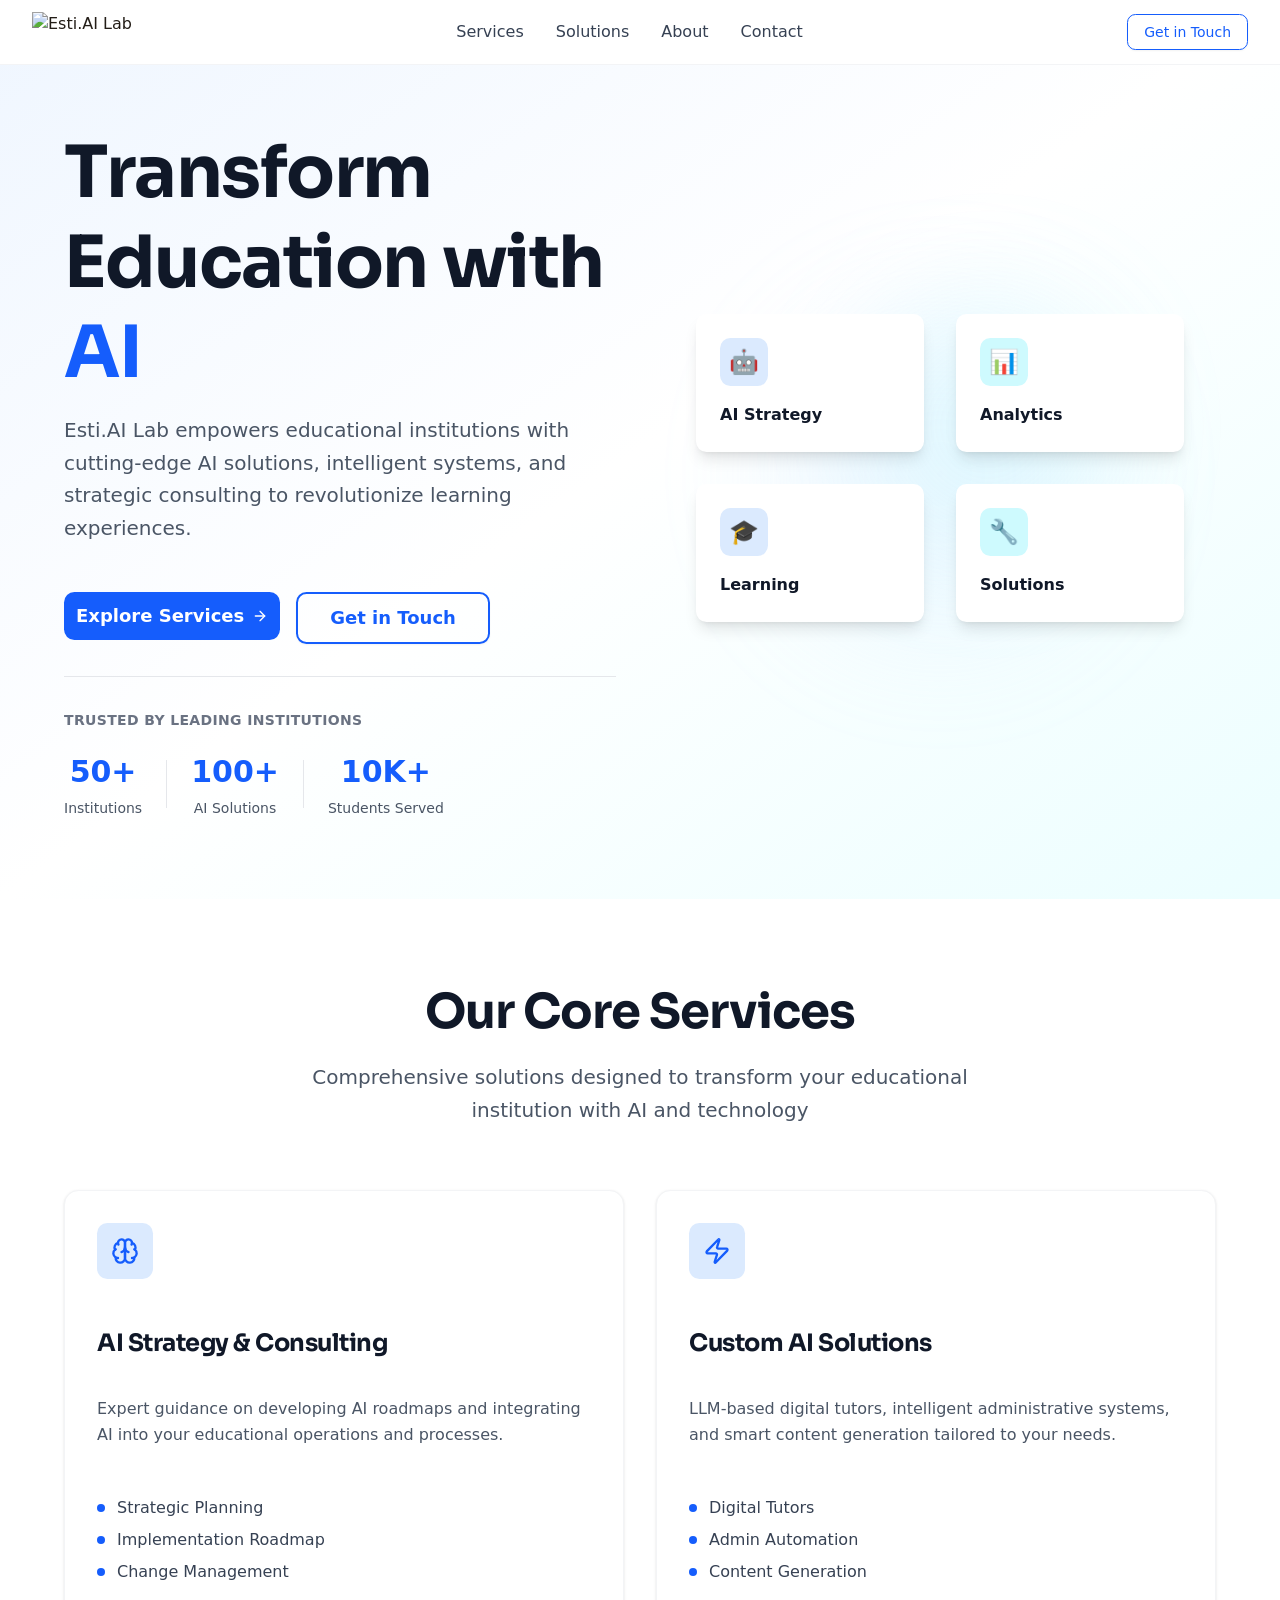
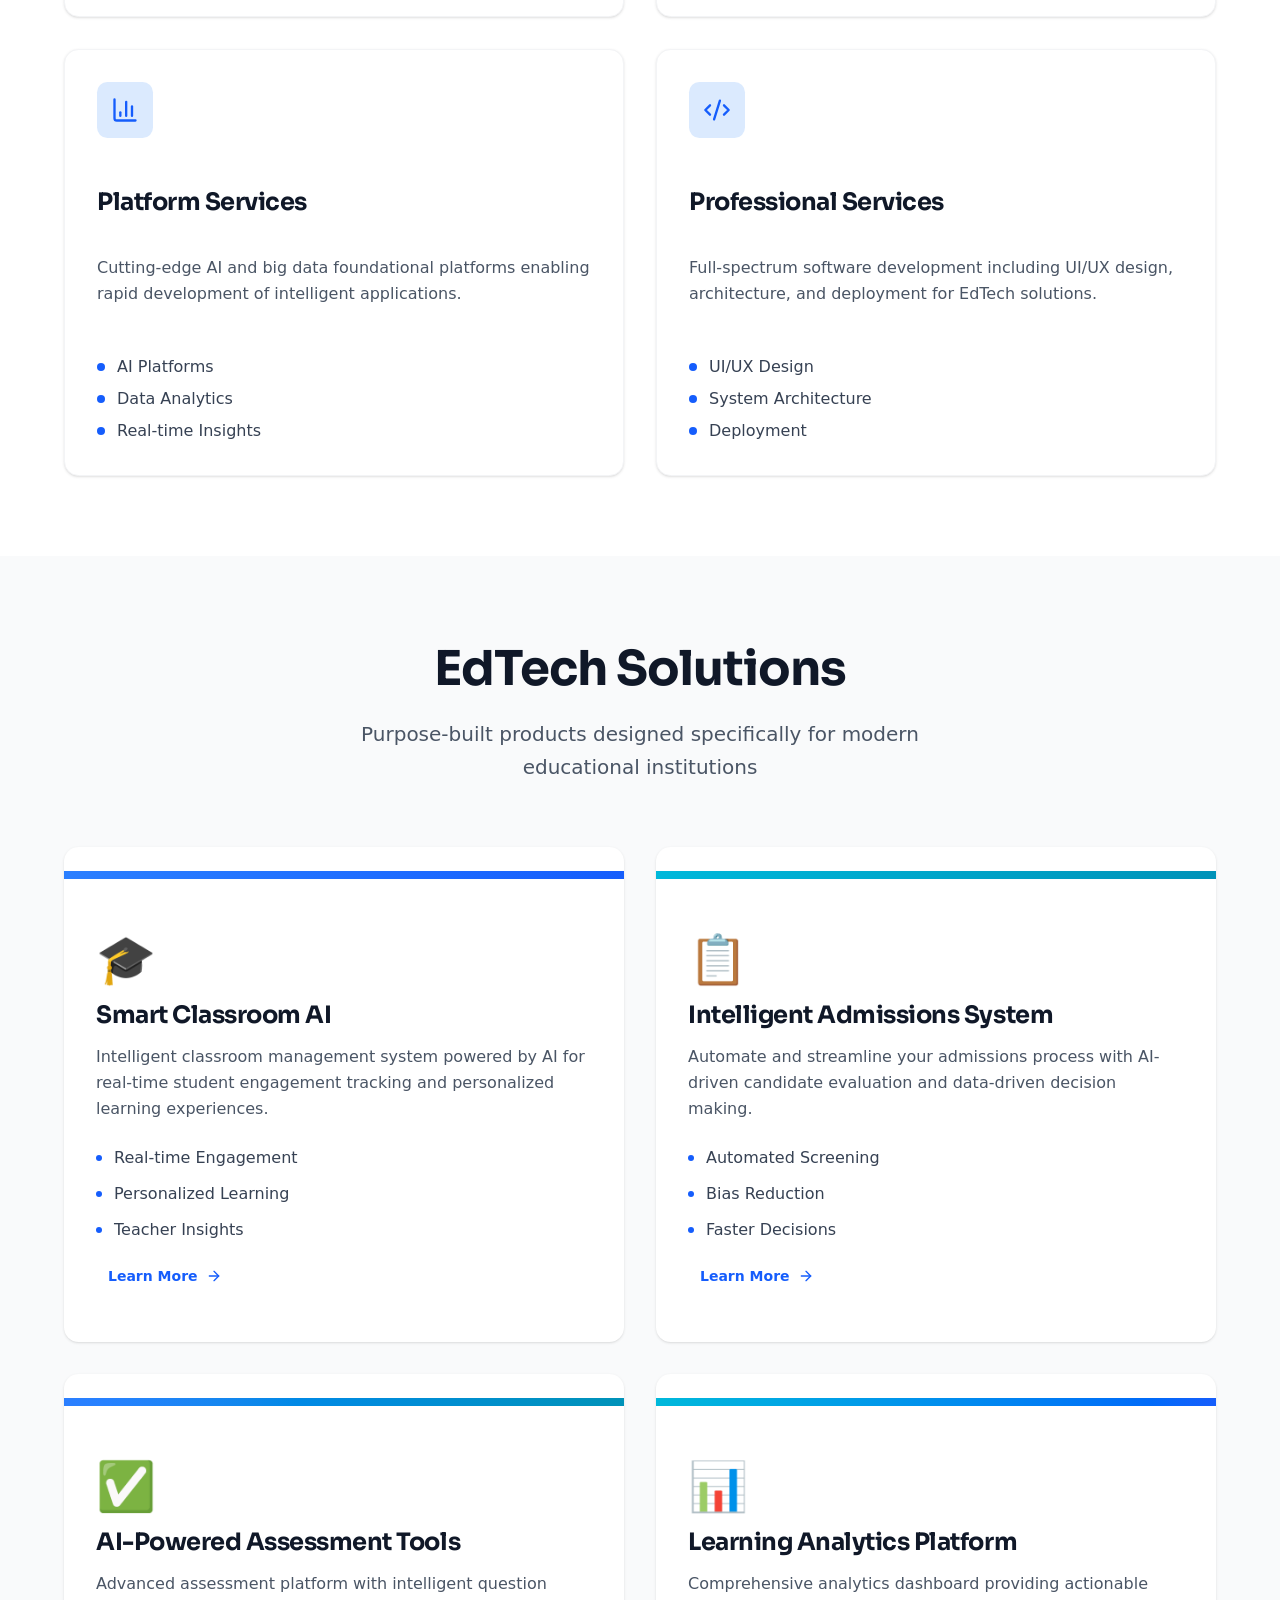
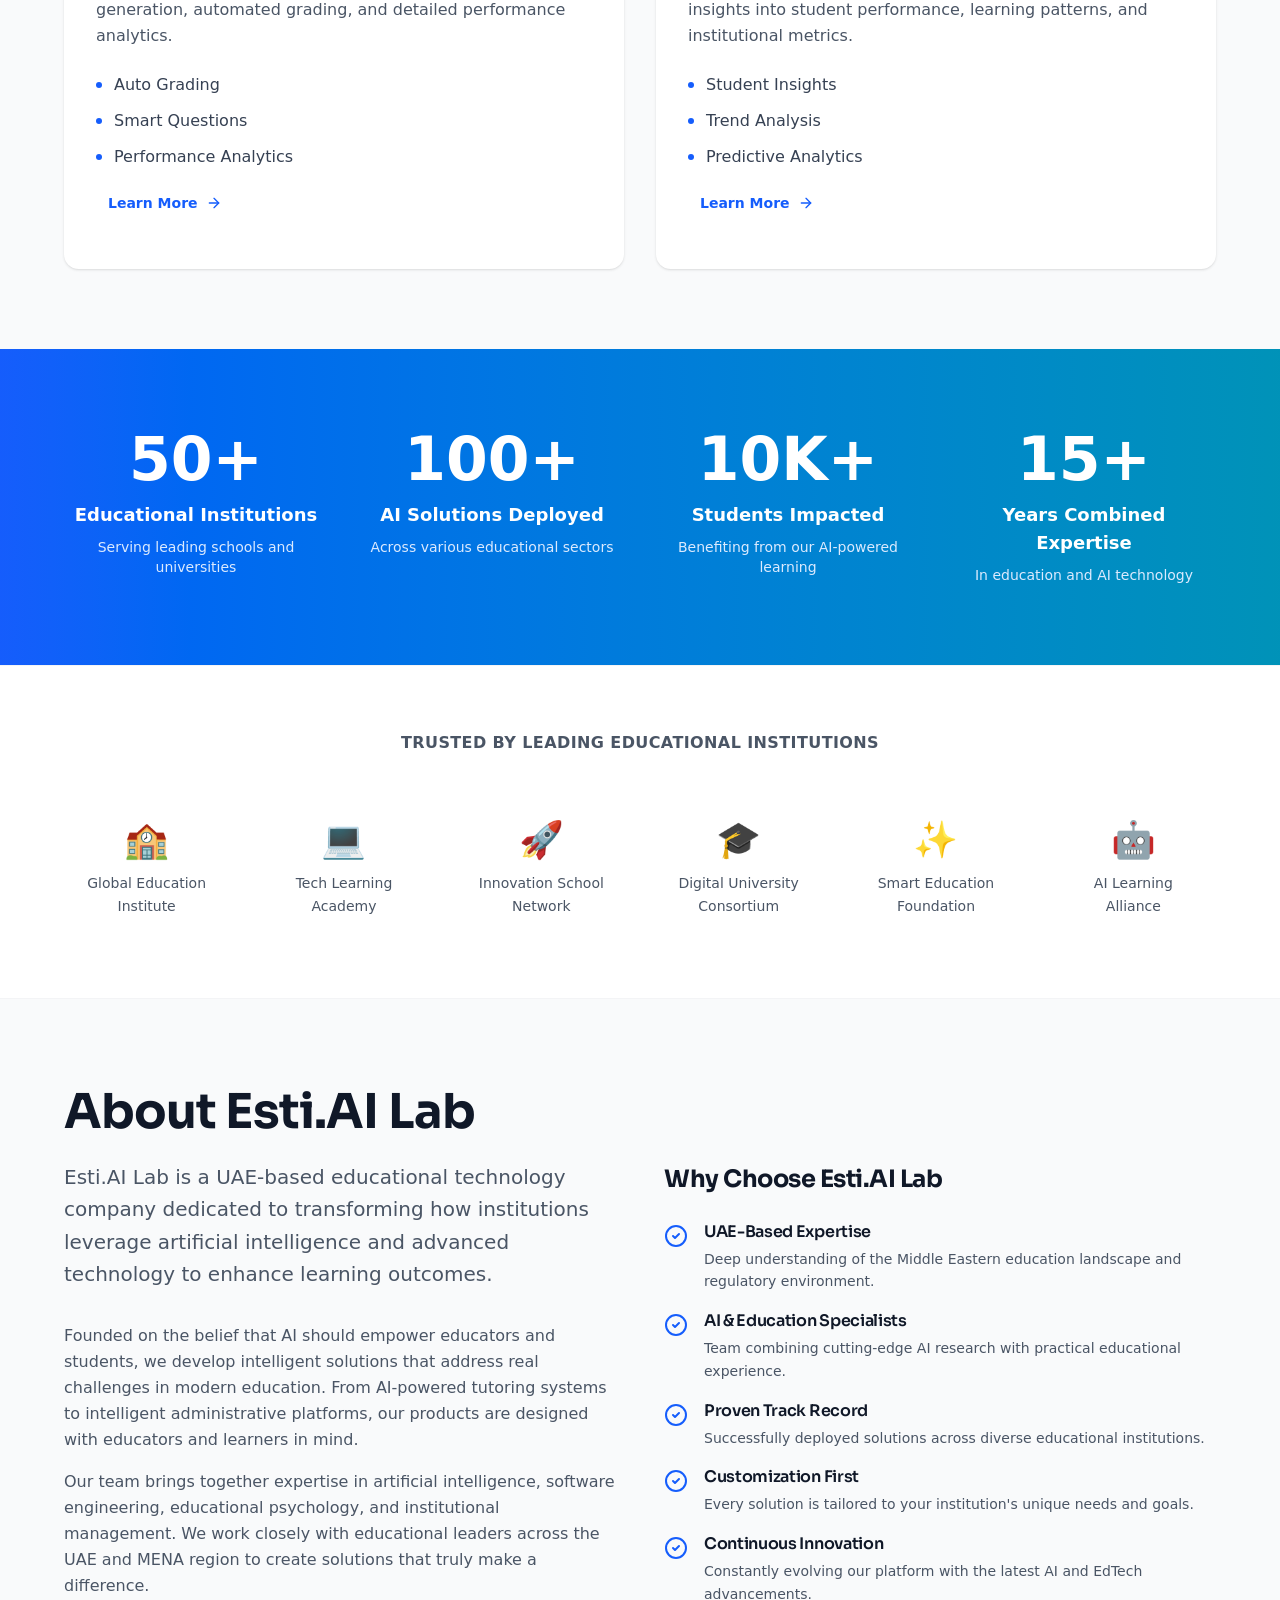
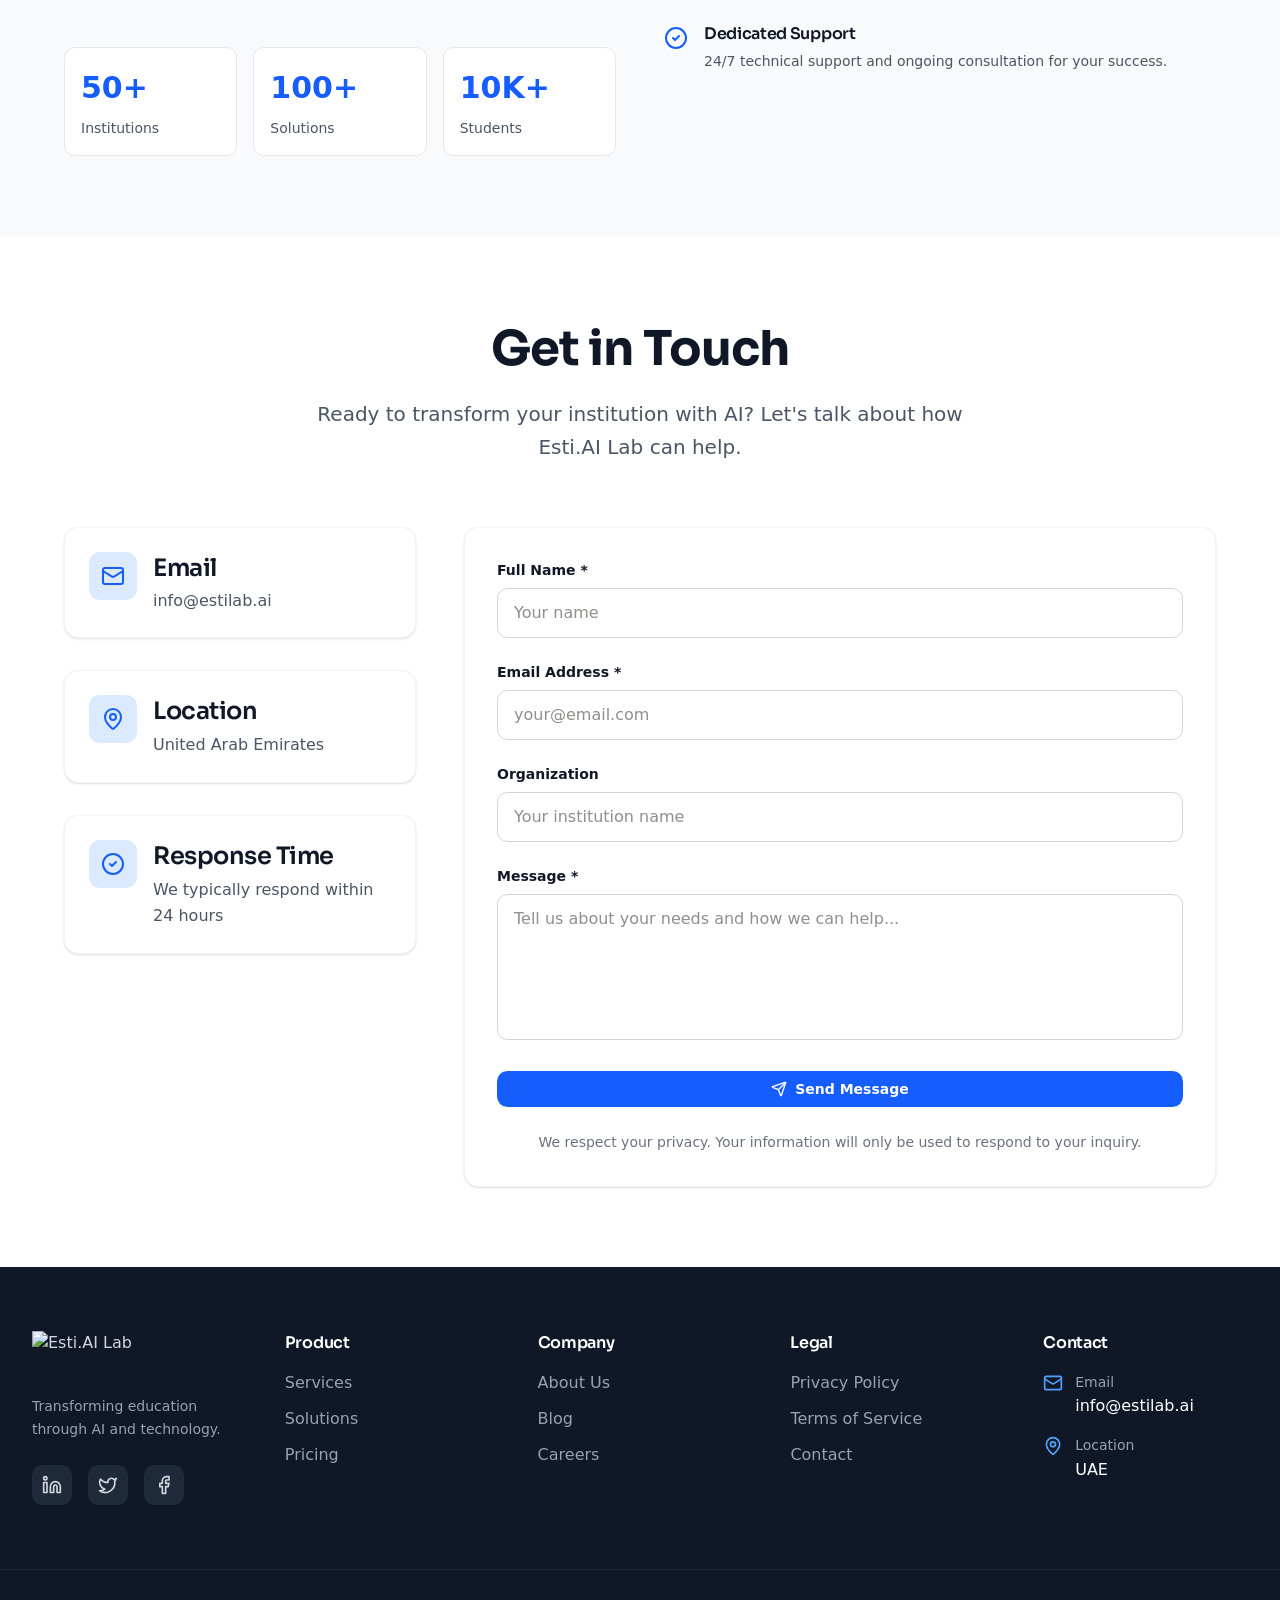
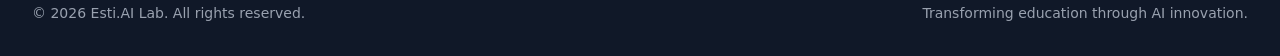
==== index.html @ caec12e2 "update brand new web" ====
<!doctype html>
<html lang="en">

  <head>
    <meta charset="UTF-8" />
    <meta
      name="viewport"
      content="width=device-width, initial-scale=1.0, maximum-scale=1" />
    <title>estilab.ai - EdTech AI Solutions</title>
    <meta name="description" content="Transform education with AI. Esti.AI Lab provides cutting-edge AI solutions for educational institutions." />
    <meta name="theme-color" content="#0066ff" />
    <!-- Premium Typography -->
    <link rel="preconnect" href="https://fonts.googleapis.com" />
    <link rel="preconnect" href="https://fonts.gstatic.com" crossorigin />
    <link href="https://fonts.googleapis.com/css2?family=Inter:wght@400;500;600;700;800&family=Sora:wght@400;600;700&display=swap" rel="stylesheet" />
    <script type="module" crossorigin src="./assets/index-BkzRCN2g.js"></script>
    <link rel="stylesheet" crossorigin href="./assets/index-CNgYeaLi.css">
  </head>

  <body class="font-sans">
    <script id="manus-runtime">window.__MANUS_HOST_DEV__ = false;
(function(){"use strict";var Mr={exports:{}},Kn={};/**
 * @license React
 * react-jsx-runtime.production.js
 *
 * Copyright (c) Meta Platforms, Inc. and affiliates.
 *
 * This source code is licensed under the MIT license found in the
 * LICENSE file in the root directory of this source tree.
 */var $c;function um(){if($c)return Kn;$c=1;var r=Symbol.for("react.transitional.element"),i=Symbol.for("react.fragment");function c(s,d,m){var x=null;if(m!==void 0&&(x=""+m),d.key!==void 0&&(x=""+d.key),"key"in d){m={};for(var R in d)R!=="key"&&(m[R]=d[R])}else m=d;return d=m.ref,{$$typeof:r,type:s,key:x,ref:d!==void 0?d:null,props:m}}return Kn.Fragment=i,Kn.jsx=c,Kn.jsxs=c,Kn}var Fc;function dm(){return Fc||(Fc=1,Mr.exports=um()),Mr.exports}var h=dm(),Ar={exports:{}},Pn={},Rr={exports:{}},Nr={};/**
 * @license React
 * scheduler.production.js
 *
 * Copyright (c) Meta Platforms, Inc. and affiliates.
 *
 * This source code is licensed under the MIT license found in the
 * LICENSE file in the root directory of this source tree.
 */var Ic;function fm(){return Ic||(Ic=1,function(r){function i(A,q){var B=A.length;A.push(q);t:for(;0<B;){var bt=B-1>>>1,p=A[bt];if(0<d(p,q))A[bt]=q,A[B]=p,B=bt;else break t}}function c(A){return A.length===0?null:A[0]}function s(A){if(A.length===0)return null;var q=A[0],B=A.pop();if(B!==q){A[0]=B;t:for(var bt=0,p=A.length,O=p>>>1;bt<O;){var X=2*(bt+1)-1,G=A[X],Z=X+1,st=A[Z];if(0>d(G,B))Z<p&&0>d(st,G)?(A[bt]=st,A[Z]=B,bt=Z):(A[bt]=G,A[X]=B,bt=X);else if(Z<p&&0>d(st,B))A[bt]=st,A[Z]=B,bt=Z;else break t}}return q}function d(A,q){var B=A.sortIndex-q.sortIndex;return B!==0?B:A.id-q.id}if(r.unstable_now=void 0,typeof performance=="object"&&typeof performance.now=="function"){var m=performance;r.unstable_now=function(){return m.now()}}else{var x=Date,R=x.now();r.unstable_now=function(){return x.now()-R}}var C=[],v=[],D=1,j=null,J=3,at=!1,$=!1,nt=!1,ct=!1,ht=typeof setTimeout=="function"?setTimeout:null,St=typeof clearTimeout=="function"?clearTimeout:null,_=typeof setImmediate<"u"?setImmediate:null;function Y(A){for(var q=c(v);q!==null;){if(q.callback===null)s(v);else if(q.startTime<=A)s(v),q.sortIndex=q.expirationTime,i(C,q);else break;q=c(v)}}function H(A){if(nt=!1,Y(A),!$)if(c(C)!==null)$=!0,it||(it=!0,Bt());else{var q=c(v);q!==null&&Mt(H,q.startTime-A)}}var it=!1,rt=-1,V=5,xt=-1;function Be(){return ct?!0:!(r.unstable_now()-xt<V)}function te(){if(ct=!1,it){var A=r.unstable_now();xt=A;var q=!0;try{t:{$=!1,nt&&(nt=!1,St(rt),rt=-1),at=!0;var B=J;try{e:{for(Y(A),j=c(C);j!==null&&!(j.expirationTime>A&&Be());){var bt=j.callback;if(typeof bt=="function"){j.callback=null,J=j.priorityLevel;var p=bt(j.expirationTime<=A);if(A=r.unstable_now(),typeof p=="function"){j.callback=p,Y(A),q=!0;break e}j===c(C)&&s(C),Y(A)}else s(C);j=c(C)}if(j!==null)q=!0;else{var O=c(v);O!==null&&Mt(H,O.startTime-A),q=!1}}break t}finally{j=null,J=B,at=!1}q=void 0}}finally{q?Bt():it=!1}}}var Bt;if(typeof _=="function")Bt=function(){_(te)};else if(typeof MessageChannel<"u"){var me=new MessageChannel,Se=me.port2;me.port1.onmessage=te,Bt=function(){Se.postMessage(null)}}else Bt=function(){ht(te,0)};function Mt(A,q){rt=ht(function(){A(r.unstable_now())},q)}r.unstable_IdlePriority=5,r.unstable_ImmediatePriority=1,r.unstable_LowPriority=4,r.unstable_NormalPriority=3,r.unstable_Profiling=null,r.unstable_UserBlockingPriority=2,r.unstable_cancelCallback=function(A){A.callback=null},r.unstable_forceFrameRate=function(A){0>A||125<A?console.error("forceFrameRate takes a positive int between 0 and 125, forcing frame rates higher than 125 fps is not supported"):V=0<A?Math.floor(1e3/A):5},r.unstable_getCurrentPriorityLevel=function(){return J},r.unstable_next=function(A){switch(J){case 1:case 2:case 3:var q=3;break;default:q=J}var B=J;J=q;try{return A()}finally{J=B}},r.unstable_requestPaint=function(){ct=!0},r.unstable_runWithPriority=function(A,q){switch(A){case 1:case 2:case 3:case 4:case 5:break;default:A=3}var B=J;J=A;try{return q()}finally{J=B}},r.unstable_scheduleCallback=function(A,q,B){var bt=r.unstable_now();switch(typeof B=="object"&&B!==null?(B=B.delay,B=typeof B=="number"&&0<B?bt+B:bt):B=bt,A){case 1:var p=-1;break;case 2:p=250;break;case 5:p=1073741823;break;case 4:p=1e4;break;default:p=5e3}return p=B+p,A={id:D++,callback:q,priorityLevel:A,startTime:B,expirationTime:p,sortIndex:-1},B>bt?(A.sortIndex=B,i(v,A),c(C)===null&&A===c(v)&&(nt?(St(rt),rt=-1):nt=!0,Mt(H,B-bt))):(A.sortIndex=p,i(C,A),$||at||($=!0,it||(it=!0,Bt()))),A},r.unstable_shouldYield=Be,r.unstable_wrapCallback=function(A){var q=J;return function(){var B=J;J=q;try{return A.apply(this,arguments)}finally{J=B}}}}(Nr)),Nr}var tu;function hm(){return tu||(tu=1,Rr.exports=fm()),Rr.exports}var zr={exports:{}},ut={};/**
 * @license React
 * react.production.js
 *
 * Copyright (c) Meta Platforms, Inc. and affiliates.
 *
 * This source code is licensed under the MIT license found in the
 * LICENSE file in the root directory of this source tree.
 */var eu;function mm(){if(eu)return ut;eu=1;var r=Symbol.for("react.transitional.element"),i=Symbol.for("react.portal"),c=Symbol.for("react.fragment"),s=Symbol.for("react.strict_mode"),d=Symbol.for("react.profiler"),m=Symbol.for("react.consumer"),x=Symbol.for("react.context"),R=Symbol.for("react.forward_ref"),C=Symbol.for("react.suspense"),v=Symbol.for("react.memo"),D=Symbol.for("react.lazy"),j=Symbol.iterator;function J(p){return p===null||typeof p!="object"?null:(p=j&&p[j]||p["@@iterator"],typeof p=="function"?p:null)}var at={isMounted:function(){return!1},enqueueForceUpdate:function(){},enqueueReplaceState:function(){},enqueueSetState:function(){}},$=Object.assign,nt={};function ct(p,O,X){this.props=p,this.context=O,this.refs=nt,this.updater=X||at}ct.prototype.isReactComponent={},ct.prototype.setState=function(p,O){if(typeof p!="object"&&typeof p!="function"&&p!=null)throw Error("takes an object of state variables to update or a function which returns an object of state variables.");this.updater.enqueueSetState(this,p,O,"setState")},ct.prototype.forceUpdate=function(p){this.updater.enqueueForceUpdate(this,p,"forceUpdate")};function ht(){}ht.prototype=ct.prototype;function St(p,O,X){this.props=p,this.context=O,this.refs=nt,this.updater=X||at}var _=St.prototype=new ht;_.constructor=St,$(_,ct.prototype),_.isPureReactComponent=!0;var Y=Array.isArray,H={H:null,A:null,T:null,S:null,V:null},it=Object.prototype.hasOwnProperty;function rt(p,O,X,G,Z,st){return X=st.ref,{$$typeof:r,type:p,key:O,ref:X!==void 0?X:null,props:st}}function V(p,O){return rt(p.type,O,void 0,void 0,void 0,p.props)}function xt(p){return typeof p=="object"&&p!==null&&p.$$typeof===r}function Be(p){var O={"=":"=0",":":"=2"};return"$"+p.replace(/[=:]/g,function(X){return O[X]})}var te=/\/+/g;function Bt(p,O){return typeof p=="object"&&p!==null&&p.key!=null?Be(""+p.key):O.toString(36)}function me(){}function Se(p){switch(p.status){case"fulfilled":return p.value;case"rejected":throw p.reason;default:switch(typeof p.status=="string"?p.then(me,me):(p.status="pending",p.then(function(O){p.status==="pending"&&(p.status="fulfilled",p.value=O)},function(O){p.status==="pending"&&(p.status="rejected",p.reason=O)})),p.status){case"fulfilled":return p.value;case"rejected":throw p.reason}}throw p}function Mt(p,O,X,G,Z){var st=typeof p;(st==="undefined"||st==="boolean")&&(p=null);var I=!1;if(p===null)I=!0;else switch(st){case"bigint":case"string":case"number":I=!0;break;case"object":switch(p.$$typeof){case r:case i:I=!0;break;case D:return I=p._init,Mt(I(p._payload),O,X,G,Z)}}if(I)return Z=Z(p),I=G===""?"."+Bt(p,0):G,Y(Z)?(X="",I!=null&&(X=I.replace(te,"$&/")+"/"),Mt(Z,O,X,"",function(Jt){return Jt})):Z!=null&&(xt(Z)&&(Z=V(Z,X+(Z.key==null||p&&p.key===Z.key?"":(""+Z.key).replace(te,"$&/")+"/")+I)),O.push(Z)),1;I=0;var gt=G===""?".":G+":";if(Y(p))for(var Tt=0;Tt<p.length;Tt++)G=p[Tt],st=gt+Bt(G,Tt),I+=Mt(G,O,X,st,Z);else if(Tt=J(p),typeof Tt=="function")for(p=Tt.call(p),Tt=0;!(G=p.next()).done;)G=G.value,st=gt+Bt(G,Tt++),I+=Mt(G,O,X,st,Z);else if(st==="object"){if(typeof p.then=="function")return Mt(Se(p),O,X,G,Z);throw O=String(p),Error("Objects are not valid as a React child (found: "+(O==="[object Object]"?"object with keys {"+Object.keys(p).join(", ")+"}":O)+"). If you meant to render a collection of children, use an array instead.")}return I}function A(p,O,X){if(p==null)return p;var G=[],Z=0;return Mt(p,G,"","",function(st){return O.call(X,st,Z++)}),G}function q(p){if(p._status===-1){var O=p._result;O=O(),O.then(function(X){(p._status===0||p._status===-1)&&(p._status=1,p._result=X)},function(X){(p._status===0||p._status===-1)&&(p._status=2,p._result=X)}),p._status===-1&&(p._status=0,p._result=O)}if(p._status===1)return p._result.default;throw p._result}var B=typeof reportError=="function"?reportError:function(p){if(typeof window=="object"&&typeof window.ErrorEvent=="function"){var O=new window.ErrorEvent("error",{bubbles:!0,cancelable:!0,message:typeof p=="object"&&p!==null&&typeof p.message=="string"?String(p.message):String(p),error:p});if(!window.dispatchEvent(O))return}else if(typeof process=="object"&&typeof process.emit=="function"){process.emit("uncaughtException",p);return}console.error(p)};function bt(){}return ut.Children={map:A,forEach:function(p,O,X){A(p,function(){O.apply(this,arguments)},X)},count:function(p){var O=0;return A(p,function(){O++}),O},toArray:function(p){return A(p,function(O){return O})||[]},only:function(p){if(!xt(p))throw Error("React.Children.only expected to receive a single React element child.");return p}},ut.Component=ct,ut.Fragment=c,ut.Profiler=d,ut.PureComponent=St,ut.StrictMode=s,ut.Suspense=C,ut.__CLIENT_INTERNALS_DO_NOT_USE_OR_WARN_USERS_THEY_CANNOT_UPGRADE=H,ut.__COMPILER_RUNTIME={__proto__:null,c:function(p){return H.H.useMemoCache(p)}},ut.cache=function(p){return function(){return p.apply(null,arguments)}},ut.cloneElement=function(p,O,X){if(p==null)throw Error("The argument must be a React element, but you passed "+p+".");var G=$({},p.props),Z=p.key,st=void 0;if(O!=null)for(I in O.ref!==void 0&&(st=void 0),O.key!==void 0&&(Z=""+O.key),O)!it.call(O,I)||I==="key"||I==="__self"||I==="__source"||I==="ref"&&O.ref===void 0||(G[I]=O[I]);var I=arguments.length-2;if(I===1)G.children=X;else if(1<I){for(var gt=Array(I),Tt=0;Tt<I;Tt++)gt[Tt]=arguments[Tt+2];G.children=gt}return rt(p.type,Z,void 0,void 0,st,G)},ut.createContext=function(p){return p={$$typeof:x,_currentValue:p,_currentValue2:p,_threadCount:0,Provider:null,Consumer:null},p.Provider=p,p.Consumer={$$typeof:m,_context:p},p},ut.createElement=function(p,O,X){var G,Z={},st=null;if(O!=null)for(G in O.key!==void 0&&(st=""+O.key),O)it.call(O,G)&&G!=="key"&&G!=="__self"&&G!=="__source"&&(Z[G]=O[G]);var I=arguments.length-2;if(I===1)Z.children=X;else if(1<I){for(var gt=Array(I),Tt=0;Tt<I;Tt++)gt[Tt]=arguments[Tt+2];Z.children=gt}if(p&&p.defaultProps)for(G in I=p.defaultProps,I)Z[G]===void 0&&(Z[G]=I[G]);return rt(p,st,void 0,void 0,null,Z)},ut.createRef=function(){return{current:null}},ut.forwardRef=function(p){return{$$typeof:R,render:p}},ut.isValidElement=xt,ut.lazy=function(p){return{$$typeof:D,_payload:{_status:-1,_result:p},_init:q}},ut.memo=function(p,O){return{$$typeof:v,type:p,compare:O===void 0?null:O}},ut.startTransition=function(p){var O=H.T,X={};H.T=X;try{var G=p(),Z=H.S;Z!==null&&Z(X,G),typeof G=="object"&&G!==null&&typeof G.then=="function"&&G.then(bt,B)}catch(st){B(st)}finally{H.T=O}},ut.unstable_useCacheRefresh=function(){return H.H.useCacheRefresh()},ut.use=function(p){return H.H.use(p)},ut.useActionState=function(p,O,X){return H.H.useActionState(p,O,X)},ut.useCallback=function(p,O){return H.H.useCallback(p,O)},ut.useContext=function(p){return H.H.useContext(p)},ut.useDebugValue=function(){},ut.useDeferredValue=function(p,O){return H.H.useDeferredValue(p,O)},ut.useEffect=function(p,O,X){var G=H.H;if(typeof X=="function")throw Error("useEffect CRUD overload is not enabled in this build of React.");return G.useEffect(p,O)},ut.useId=function(){return H.H.useId()},ut.useImperativeHandle=function(p,O,X){return H.H.useImperativeHandle(p,O,X)},ut.useInsertionEffect=function(p,O){return H.H.useInsertionEffect(p,O)},ut.useLayoutEffect=function(p,O){return H.H.useLayoutEffect(p,O)},ut.useMemo=function(p,O){return H.H.useMemo(p,O)},ut.useOptimistic=function(p,O){return H.H.useOptimistic(p,O)},ut.useReducer=function(p,O,X){return H.H.useReducer(p,O,X)},ut.useRef=function(p){return H.H.useRef(p)},ut.useState=function(p){return H.H.useState(p)},ut.useSyncExternalStore=function(p,O,X){return H.H.useSyncExternalStore(p,O,X)},ut.useTransition=function(){return H.H.useTransition()},ut.version="19.1.1",ut}var lu;function _r(){return lu||(lu=1,zr.exports=mm()),zr.exports}var kr={exports:{}},he={};/**
 * @license React
 * react-dom.production.js
 *
 * Copyright (c) Meta Platforms, Inc. and affiliates.
 *
 * This source code is licensed under the MIT license found in the
 * LICENSE file in the root directory of this source tree.
 */var au;function gm(){if(au)return he;au=1;var r=_r();function i(C){var v="https://react.dev/errors/"+C;if(1<arguments.length){v+="?args[]="+encodeURIComponent(arguments[1]);for(var D=2;D<arguments.length;D++)v+="&args[]="+encodeURIComponent(arguments[D])}return"Minified React error #"+C+"; visit "+v+" for the full message or use the non-minified dev environment for full errors and additional helpful warnings."}function c(){}var s={d:{f:c,r:function(){throw Error(i(522))},D:c,C:c,L:c,m:c,X:c,S:c,M:c},p:0,findDOMNode:null},d=Symbol.for("react.portal");function m(C,v,D){var j=3<arguments.length&&arguments[3]!==void 0?arguments[3]:null;return{$$typeof:d,key:j==null?null:""+j,children:C,containerInfo:v,implementation:D}}var x=r.__CLIENT_INTERNALS_DO_NOT_USE_OR_WARN_USERS_THEY_CANNOT_UPGRADE;function R(C,v){if(C==="font")return"";if(typeof v=="string")return v==="use-credentials"?v:""}return he.__DOM_INTERNALS_DO_NOT_USE_OR_WARN_USERS_THEY_CANNOT_UPGRADE=s,he.createPortal=function(C,v){var D=2<arguments.length&&arguments[2]!==void 0?arguments[2]:null;if(!v||v.nodeType!==1&&v.nodeType!==9&&v.nodeType!==11)throw Error(i(299));return m(C,v,null,D)},he.flushSync=function(C){var v=x.T,D=s.p;try{if(x.T=null,s.p=2,C)return C()}finally{x.T=v,s.p=D,s.d.f()}},he.preconnect=function(C,v){typeof C=="string"&&(v?(v=v.crossOrigin,v=typeof v=="string"?v==="use-credentials"?v:"":void 0):v=null,s.d.C(C,v))},he.prefetchDNS=function(C){typeof C=="string"&&s.d.D(C)},he.preinit=function(C,v){if(typeof C=="string"&&v&&typeof v.as=="string"){var D=v.as,j=R(D,v.crossOrigin),J=typeof v.integrity=="string"?v.integrity:void 0,at=typeof v.fetchPriority=="string"?v.fetchPriority:void 0;D==="style"?s.d.S(C,typeof v.precedence=="string"?v.precedence:void 0,{crossOrigin:j,integrity:J,fetchPriority:at}):D==="script"&&s.d.X(C,{crossOrigin:j,integrity:J,fetchPriority:at,nonce:typeof v.nonce=="string"?v.nonce:void 0})}},he.preinitModule=function(C,v){if(typeof C=="string")if(typeof v=="object"&&v!==null){if(v.as==null||v.as==="script"){var D=R(v.as,v.crossOrigin);s.d.M(C,{crossOrigin:D,integrity:typeof v.integrity=="string"?v.integrity:void 0,nonce:typeof v.nonce=="string"?v.nonce:void 0})}}else v==null&&s.d.M(C)},he.preload=function(C,v){if(typeof C=="string"&&typeof v=="object"&&v!==null&&typeof v.as=="string"){var D=v.as,j=R(D,v.crossOrigin);s.d.L(C,D,{crossOrigin:j,integrity:typeof v.integrity=="string"?v.integrity:void 0,nonce:typeof v.nonce=="string"?v.nonce:void 0,type:typeof v.type=="string"?v.type:void 0,fetchPriority:typeof v.fetchPriority=="string"?v.fetchPriority:void 0,referrerPolicy:typeof v.referrerPolicy=="string"?v.referrerPolicy:void 0,imageSrcSet:typeof v.imageSrcSet=="string"?v.imageSrcSet:void 0,imageSizes:typeof v.imageSizes=="string"?v.imageSizes:void 0,media:typeof v.media=="string"?v.media:void 0})}},he.preloadModule=function(C,v){if(typeof C=="string")if(v){var D=R(v.as,v.crossOrigin);s.d.m(C,{as:typeof v.as=="string"&&v.as!=="script"?v.as:void 0,crossOrigin:D,integrity:typeof v.integrity=="string"?v.integrity:void 0})}else s.d.m(C)},he.requestFormReset=function(C){s.d.r(C)},he.unstable_batchedUpdates=function(C,v){return C(v)},he.useFormState=function(C,v,D){return x.H.useFormState(C,v,D)},he.useFormStatus=function(){return x.H.useHostTransitionStatus()},he.version="19.1.1",he}var nu;function pm(){if(nu)return kr.exports;nu=1;function r(){if(!(typeof __REACT_DEVTOOLS_GLOBAL_HOOK__>"u"||typeof __REACT_DEVTOOLS_GLOBAL_HOOK__.checkDCE!="function"))try{__REACT_DEVTOOLS_GLOBAL_HOOK__.checkDCE(r)}catch(i){console.error(i)}}return r(),kr.exports=gm(),kr.exports}/**
 * @license React
 * react-dom-client.production.js
 *
 * Copyright (c) Meta Platforms, Inc. and affiliates.
 *
 * This source code is licensed under the MIT license found in the
 * LICENSE file in the root directory of this source tree.
 */var ou;function ym(){if(ou)return Pn;ou=1;var r=hm(),i=_r(),c=pm();function s(t){var e="https://react.dev/errors/"+t;if(1<arguments.length){e+="?args[]="+encodeURIComponent(arguments[1]);for(var l=2;l<arguments.length;l++)e+="&args[]="+encodeURIComponent(arguments[l])}return"Minified React error #"+t+"; visit "+e+" for the full message or use the non-minified dev environment for full errors and additional helpful warnings."}function d(t){return!(!t||t.nodeType!==1&&t.nodeType!==9&&t.nodeType!==11)}function m(t){var e=t,l=t;if(t.alternate)for(;e.return;)e=e.return;else{t=e;do e=t,(e.flags&4098)!==0&&(l=e.return),t=e.return;while(t)}return e.tag===3?l:null}function x(t){if(t.tag===13){var e=t.memoizedState;if(e===null&&(t=t.alternate,t!==null&&(e=t.memoizedState)),e!==null)return e.dehydrated}return null}function R(t){if(m(t)!==t)throw Error(s(188))}function C(t){var e=t.alternate;if(!e){if(e=m(t),e===null)throw Error(s(188));return e!==t?null:t}for(var l=t,a=e;;){var n=l.return;if(n===null)break;var o=n.alternate;if(o===null){if(a=n.return,a!==null){l=a;continue}break}if(n.child===o.child){for(o=n.child;o;){if(o===l)return R(n),t;if(o===a)return R(n),e;o=o.sibling}throw Error(s(188))}if(l.return!==a.return)l=n,a=o;else{for(var u=!1,f=n.child;f;){if(f===l){u=!0,l=n,a=o;break}if(f===a){u=!0,a=n,l=o;break}f=f.sibling}if(!u){for(f=o.child;f;){if(f===l){u=!0,l=o,a=n;break}if(f===a){u=!0,a=o,l=n;break}f=f.sibling}if(!u)throw Error(s(189))}}if(l.alternate!==a)throw Error(s(190))}if(l.tag!==3)throw Error(s(188));return l.stateNode.current===l?t:e}function v(t){var e=t.tag;if(e===5||e===26||e===27||e===6)return t;for(t=t.child;t!==null;){if(e=v(t),e!==null)return e;t=t.sibling}return null}var D=Object.assign,j=Symbol.for("react.element"),J=Symbol.for("react.transitional.element"),at=Symbol.for("react.portal"),$=Symbol.for("react.fragment"),nt=Symbol.for("react.strict_mode"),ct=Symbol.for("react.profiler"),ht=Symbol.for("react.provider"),St=Symbol.for("react.consumer"),_=Symbol.for("react.context"),Y=Symbol.for("react.forward_ref"),H=Symbol.for("react.suspense"),it=Symbol.for("react.suspense_list"),rt=Symbol.for("react.memo"),V=Symbol.for("react.lazy"),xt=Symbol.for("react.activity"),Be=Symbol.for("react.memo_cache_sentinel"),te=Symbol.iterator;function Bt(t){return t===null||typeof t!="object"?null:(t=te&&t[te]||t["@@iterator"],typeof t=="function"?t:null)}var me=Symbol.for("react.client.reference");function Se(t){if(t==null)return null;if(typeof t=="function")return t.$$typeof===me?null:t.displayName||t.name||null;if(typeof t=="string")return t;switch(t){case $:return"Fragment";case ct:return"Profiler";case nt:return"StrictMode";case H:return"Suspense";case it:return"SuspenseList";case xt:return"Activity"}if(typeof t=="object")switch(t.$$typeof){case at:return"Portal";case _:return(t.displayName||"Context")+".Provider";case St:return(t._context.displayName||"Context")+".Consumer";case Y:var e=t.render;return t=t.displayName,t||(t=e.displayName||e.name||"",t=t!==""?"ForwardRef("+t+")":"ForwardRef"),t;case rt:return e=t.displayName||null,e!==null?e:Se(t.type)||"Memo";case V:e=t._payload,t=t._init;try{return Se(t(e))}catch{}}return null}var Mt=Array.isArray,A=i.__CLIENT_INTERNALS_DO_NOT_USE_OR_WARN_USERS_THEY_CANNOT_UPGRADE,q=c.__DOM_INTERNALS_DO_NOT_USE_OR_WARN_USERS_THEY_CANNOT_UPGRADE,B={pending:!1,data:null,method:null,action:null},bt=[],p=-1;function O(t){return{current:t}}function X(t){0>p||(t.current=bt[p],bt[p]=null,p--)}function G(t,e){p++,bt[p]=t.current,t.current=e}var Z=O(null),st=O(null),I=O(null),gt=O(null);function Tt(t,e){switch(G(I,e),G(st,t),G(Z,null),e.nodeType){case 9:case 11:t=(t=e.documentElement)&&(t=t.namespaceURI)?Hh(t):0;break;default:if(t=e.tagName,e=e.namespaceURI)e=Hh(e),t=Uh(e,t);else switch(t){case"svg":t=1;break;case"math":t=2;break;default:t=0}}X(Z),G(Z,t)}function Jt(){X(Z),X(st),X(I)}function Ke(t){t.memoizedState!==null&&G(gt,t);var e=Z.current,l=Uh(e,t.type);e!==l&&(G(st,t),G(Z,l))}function Ce(t){st.current===t&&(X(Z),X(st)),gt.current===t&&(X(gt),Wo._currentValue=B)}var Pe=Object.prototype.hasOwnProperty,yl=r.unstable_scheduleCallback,sn=r.unstable_cancelCallback,Ca=r.unstable_shouldYield,ri=r.unstable_requestPaint,ge=r.unstable_now,si=r.unstable_getCurrentPriorityLevel,Ul=r.unstable_ImmediatePriority,Fn=r.unstable_UserBlockingPriority,nl=r.unstable_NormalPriority,ci=r.unstable_LowPriority,Gl=r.unstable_IdlePriority,ui=r.log,Ea=r.unstable_setDisableYieldValue,ql=null,Wt=null;function Je(t){if(typeof ui=="function"&&Ea(t),Wt&&typeof Wt.setStrictMode=="function")try{Wt.setStrictMode(ql,t)}catch{}}var $t=Math.clz32?Math.clz32:fi,di=Math.log,Ta=Math.LN2;function fi(t){return t>>>=0,t===0?32:31-(di(t)/Ta|0)|0}var L=256,cn=4194304;function vl(t){var e=t&42;if(e!==0)return e;switch(t&-t){case 1:return 1;case 2:return 2;case 4:return 4;case 8:return 8;case 16:return 16;case 32:return 32;case 64:return 64;case 128:return 128;case 256:case 512:case 1024:case 2048:case 4096:case 8192:case 16384:case 32768:case 65536:case 131072:case 262144:case 524288:case 1048576:case 2097152:return t&4194048;case 4194304:case 8388608:case 16777216:case 33554432:return t&62914560;case 67108864:return 67108864;case 134217728:return 134217728;case 268435456:return 268435456;case 536870912:return 536870912;case 1073741824:return 0;default:return t}}function un(t,e,l){var a=t.pendingLanes;if(a===0)return 0;var n=0,o=t.suspendedLanes,u=t.pingedLanes;t=t.warmLanes;var f=a&134217727;return f!==0?(a=f&~o,a!==0?n=vl(a):(u&=f,u!==0?n=vl(u):l||(l=f&~t,l!==0&&(n=vl(l))))):(f=a&~o,f!==0?n=vl(f):u!==0?n=vl(u):l||(l=a&~t,l!==0&&(n=vl(l)))),n===0?0:e!==0&&e!==n&&(e&o)===0&&(o=n&-n,l=e&-e,o>=l||o===32&&(l&4194048)!==0)?e:n}function Dt(t,e){return(t.pendingLanes&~(t.suspendedLanes&~t.pingedLanes)&e)===0}function In(t,e){switch(t){case 1:case 2:case 4:case 8:case 64:return e+250;case 16:case 32:case 128:case 256:case 512:case 1024:case 2048:case 4096:case 8192:case 16384:case 32768:case 65536:case 131072:case 262144:case 524288:case 1048576:case 2097152:return e+5e3;case 4194304:case 8388608:case 16777216:case 33554432:return-1;case 67108864:case 134217728:case 268435456:case 536870912:case 1073741824:return-1;default:return-1}}function to(){var t=L;return L<<=1,(L&4194048)===0&&(L=256),t}function hi(){var t=cn;return cn<<=1,(cn&62914560)===0&&(cn=4194304),t}function eo(t){for(var e=[],l=0;31>l;l++)e.push(t);return e}function Da(t,e){t.pendingLanes|=e,e!==268435456&&(t.suspendedLanes=0,t.pingedLanes=0,t.warmLanes=0)}function Ir(t,e,l,a,n,o){var u=t.pendingLanes;t.pendingLanes=l,t.suspendedLanes=0,t.pingedLanes=0,t.warmLanes=0,t.expiredLanes&=l,t.entangledLanes&=l,t.errorRecoveryDisabledLanes&=l,t.shellSuspendCounter=0;var f=t.entanglements,g=t.expirationTimes,S=t.hiddenUpdates;for(l=u&~l;0<l;){var N=31-$t(l),k=1<<N;f[N]=0,g[N]=-1;var E=S[N];if(E!==null)for(S[N]=null,N=0;N<E.length;N++){var T=E[N];T!==null&&(T.lane&=-536870913)}l&=~k}a!==0&&mi(t,a,0),o!==0&&n===0&&t.tag!==0&&(t.suspendedLanes|=o&~(u&~e))}function mi(t,e,l){t.pendingLanes|=e,t.suspendedLanes&=~e;var a=31-$t(e);t.entangledLanes|=e,t.entanglements[a]=t.entanglements[a]|1073741824|l&4194090}function gi(t,e){var l=t.entangledLanes|=e;for(t=t.entanglements;l;){var a=31-$t(l),n=1<<a;n&e|t[a]&e&&(t[a]|=e),l&=~n}}function lo(t){switch(t){case 2:t=1;break;case 8:t=4;break;case 32:t=16;break;case 256:case 512:case 1024:case 2048:case 4096:case 8192:case 16384:case 32768:case 65536:case 131072:case 262144:case 524288:case 1048576:case 2097152:case 4194304:case 8388608:case 16777216:case 33554432:t=128;break;case 268435456:t=134217728;break;default:t=0}return t}function ao(t){return t&=-t,2<t?8<t?(t&134217727)!==0?32:268435456:8:2}function pi(){var t=q.p;return t!==0?t:(t=window.event,t===void 0?32:nm(t.type))}function ts(t,e){var l=q.p;try{return q.p=t,e()}finally{q.p=l}}var ol=Math.random().toString(36).slice(2),ee="__reactFiber$"+ol,pe="__reactProps$"+ol,Yl="__reactContainer$"+ol,no="__reactEvents$"+ol,es="__reactListeners$"+ol,ls="__reactHandles$"+ol,yi="__reactResources$"+ol,Ma="__reactMarker$"+ol;function oo(t){delete t[ee],delete t[pe],delete t[no],delete t[es],delete t[ls]}function Vl(t){var e=t[ee];if(e)return e;for(var l=t.parentNode;l;){if(e=l[Yl]||l[ee]){if(l=e.alternate,e.child!==null||l!==null&&l.child!==null)for(t=Vh(t);t!==null;){if(l=t[ee])return l;t=Vh(t)}return e}t=l,l=t.parentNode}return null}function Xl(t){if(t=t[ee]||t[Yl]){var e=t.tag;if(e===5||e===6||e===13||e===26||e===27||e===3)return t}return null}function Aa(t){var e=t.tag;if(e===5||e===26||e===27||e===6)return t.stateNode;throw Error(s(33))}function Zl(t){var e=t[yi];return e||(e=t[yi]={hoistableStyles:new Map,hoistableScripts:new Map}),e}function Vt(t){t[Ma]=!0}var vi=new Set,bi={};function bl(t,e){We(t,e),We(t+"Capture",e)}function We(t,e){for(bi[t]=e,t=0;t<e.length;t++)vi.add(e[t])}var as=RegExp("^[:A-Z_a-z\\u00C0-\\u00D6\\u00D8-\\u00F6\\u00F8-\\u02FF\\u0370-\\u037D\\u037F-\\u1FFF\\u200C-\\u200D\\u2070-\\u218F\\u2C00-\\u2FEF\\u3001-\\uD7FF\\uF900-\\uFDCF\\uFDF0-\\uFFFD][:A-Z_a-z\\u00C0-\\u00D6\\u00D8-\\u00F6\\u00F8-\\u02FF\\u0370-\\u037D\\u037F-\\u1FFF\\u200C-\\u200D\\u2070-\\u218F\\u2C00-\\u2FEF\\u3001-\\uD7FF\\uF900-\\uFDCF\\uFDF0-\\uFFFD\\-.0-9\\u00B7\\u0300-\\u036F\\u203F-\\u2040]*$"),xi={},wi={};function Ra(t){return Pe.call(wi,t)?!0:Pe.call(xi,t)?!1:as.test(t)?wi[t]=!0:(xi[t]=!0,!1)}function M(t,e,l){if(Ra(e))if(l===null)t.removeAttribute(e);else{switch(typeof l){case"undefined":case"function":case"symbol":t.removeAttribute(e);return;case"boolean":var a=e.toLowerCase().slice(0,5);if(a!=="data-"&&a!=="aria-"){t.removeAttribute(e);return}}t.setAttribute(e,""+l)}}function tt(t,e,l){if(l===null)t.removeAttribute(e);else{switch(typeof l){case"undefined":case"function":case"symbol":case"boolean":t.removeAttribute(e);return}t.setAttribute(e,""+l)}}function Ot(t,e,l,a){if(a===null)t.removeAttribute(l);else{switch(typeof a){case"undefined":case"function":case"symbol":case"boolean":t.removeAttribute(l);return}t.setAttributeNS(e,l,""+a)}}var le,Ee;function ae(t){if(le===void 0)try{throw Error()}catch(l){var e=l.stack.trim().match(/\n( *(at )?)/);le=e&&e[1]||"",Ee=-1<l.stack.indexOf(`
    at`)?" (<anonymous>)":-1<l.stack.indexOf("@")?"@unknown:0:0":""}return`
`+le+t+Ee}var Le=!1;function He(t,e){if(!t||Le)return"";Le=!0;var l=Error.prepareStackTrace;Error.prepareStackTrace=void 0;try{var a={DetermineComponentFrameRoot:function(){try{if(e){var k=function(){throw Error()};if(Object.defineProperty(k.prototype,"props",{set:function(){throw Error()}}),typeof Reflect=="object"&&Reflect.construct){try{Reflect.construct(k,[])}catch(T){var E=T}Reflect.construct(t,[],k)}else{try{k.call()}catch(T){E=T}t.call(k.prototype)}}else{try{throw Error()}catch(T){E=T}(k=t())&&typeof k.catch=="function"&&k.catch(function(){})}}catch(T){if(T&&E&&typeof T.stack=="string")return[T.stack,E.stack]}return[null,null]}};a.DetermineComponentFrameRoot.displayName="DetermineComponentFrameRoot";var n=Object.getOwnPropertyDescriptor(a.DetermineComponentFrameRoot,"name");n&&n.configurable&&Object.defineProperty(a.DetermineComponentFrameRoot,"name",{value:"DetermineComponentFrameRoot"});var o=a.DetermineComponentFrameRoot(),u=o[0],f=o[1];if(u&&f){var g=u.split(`
`),S=f.split(`
`);for(n=a=0;a<g.length&&!g[a].includes("DetermineComponentFrameRoot");)a++;for(;n<S.length&&!S[n].includes("DetermineComponentFrameRoot");)n++;if(a===g.length||n===S.length)for(a=g.length-1,n=S.length-1;1<=a&&0<=n&&g[a]!==S[n];)n--;for(;1<=a&&0<=n;a--,n--)if(g[a]!==S[n]){if(a!==1||n!==1)do if(a--,n--,0>n||g[a]!==S[n]){var N=`
`+g[a].replace(" at new "," at ");return t.displayName&&N.includes("<anonymous>")&&(N=N.replace("<anonymous>",t.displayName)),N}while(1<=a&&0<=n);break}}}finally{Le=!1,Error.prepareStackTrace=l}return(l=t?t.displayName||t.name:"")?ae(l):""}function Ql(t){switch(t.tag){case 26:case 27:case 5:return ae(t.type);case 16:return ae("Lazy");case 13:return ae("Suspense");case 19:return ae("SuspenseList");case 0:case 15:return He(t.type,!1);case 11:return He(t.type.render,!1);case 1:return He(t.type,!0);case 31:return ae("Activity");default:return""}}function xl(t){try{var e="";do e+=Ql(t),t=t.return;while(t);return e}catch(l){return`
Error generating stack: `+l.message+`
`+l.stack}}function Xt(t){switch(typeof t){case"bigint":case"boolean":case"number":case"string":case"undefined":return t;case"object":return t;default:return""}}function il(t){var e=t.type;return(t=t.nodeName)&&t.toLowerCase()==="input"&&(e==="checkbox"||e==="radio")}function ve(t){var e=il(t)?"checked":"value",l=Object.getOwnPropertyDescriptor(t.constructor.prototype,e),a=""+t[e];if(!t.hasOwnProperty(e)&&typeof l<"u"&&typeof l.get=="function"&&typeof l.set=="function"){var n=l.get,o=l.set;return Object.defineProperty(t,e,{configurable:!0,get:function(){return n.call(this)},set:function(u){a=""+u,o.call(this,u)}}),Object.defineProperty(t,e,{enumerable:l.enumerable}),{getValue:function(){return a},setValue:function(u){a=""+u},stopTracking:function(){t._valueTracker=null,delete t[e]}}}}function re(t){t._valueTracker||(t._valueTracker=ve(t))}function rl(t){if(!t)return!1;var e=t._valueTracker;if(!e)return!0;var l=e.getValue(),a="";return t&&(a=il(t)?t.checked?"true":"false":t.value),t=a,t!==l?(e.setValue(t),!0):!1}function wl(t){if(t=t||(typeof document<"u"?document:void 0),typeof t>"u")return null;try{return t.activeElement||t.body}catch{return t.body}}var dn=/[\n"\\]/g;function se(t){return t.replace(dn,function(e){return"\\"+e.charCodeAt(0).toString(16)+" "})}function Kl(t,e,l,a,n,o,u,f){t.name="",u!=null&&typeof u!="function"&&typeof u!="symbol"&&typeof u!="boolean"?t.type=u:t.removeAttribute("type"),e!=null?u==="number"?(e===0&&t.value===""||t.value!=e)&&(t.value=""+Xt(e)):t.value!==""+Xt(e)&&(t.value=""+Xt(e)):u!=="submit"&&u!=="reset"||t.removeAttribute("value"),e!=null?Pl(t,u,Xt(e)):l!=null?Pl(t,u,Xt(l)):a!=null&&t.removeAttribute("value"),n==null&&o!=null&&(t.defaultChecked=!!o),n!=null&&(t.checked=n&&typeof n!="function"&&typeof n!="symbol"),f!=null&&typeof f!="function"&&typeof f!="symbol"&&typeof f!="boolean"?t.name=""+Xt(f):t.removeAttribute("name")}function Na(t,e,l,a,n,o,u,f){if(o!=null&&typeof o!="function"&&typeof o!="symbol"&&typeof o!="boolean"&&(t.type=o),e!=null||l!=null){if(!(o!=="submit"&&o!=="reset"||e!=null))return;l=l!=null?""+Xt(l):"",e=e!=null?""+Xt(e):l,f||e===t.value||(t.value=e),t.defaultValue=e}a=a??n,a=typeof a!="function"&&typeof a!="symbol"&&!!a,t.checked=f?t.checked:!!a,t.defaultChecked=!!a,u!=null&&typeof u!="function"&&typeof u!="symbol"&&typeof u!="boolean"&&(t.name=u)}function Pl(t,e,l){e==="number"&&wl(t.ownerDocument)===t||t.defaultValue===""+l||(t.defaultValue=""+l)}function $e(t,e,l,a){if(t=t.options,e){e={};for(var n=0;n<l.length;n++)e["$"+l[n]]=!0;for(l=0;l<t.length;l++)n=e.hasOwnProperty("$"+t[l].value),t[l].selected!==n&&(t[l].selected=n),n&&a&&(t[l].defaultSelected=!0)}else{for(l=""+Xt(l),e=null,n=0;n<t.length;n++){if(t[n].value===l){t[n].selected=!0,a&&(t[n].defaultSelected=!0);return}e!==null||t[n].disabled||(e=t[n])}e!==null&&(e.selected=!0)}}function za(t,e,l){if(e!=null&&(e=""+Xt(e),e!==t.value&&(t.value=e),l==null)){t.defaultValue!==e&&(t.defaultValue=e);return}t.defaultValue=l!=null?""+Xt(l):""}function _a(t,e,l,a){if(e==null){if(a!=null){if(l!=null)throw Error(s(92));if(Mt(a)){if(1<a.length)throw Error(s(93));a=a[0]}l=a}l==null&&(l=""),e=l}l=Xt(e),t.defaultValue=l,a=t.textContent,a===l&&a!==""&&a!==null&&(t.value=a)}function Fe(t,e){if(e){var l=t.firstChild;if(l&&l===t.lastChild&&l.nodeType===3){l.nodeValue=e;return}}t.textContent=e}var fn=new Set("animationIterationCount aspectRatio borderImageOutset borderImageSlice borderImageWidth boxFlex boxFlexGroup boxOrdinalGroup columnCount columns flex flexGrow flexPositive flexShrink flexNegative flexOrder gridArea gridRow gridRowEnd gridRowSpan gridRowStart gridColumn gridColumnEnd gridColumnSpan gridColumnStart fontWeight lineClamp lineHeight opacity order orphans scale tabSize widows zIndex zoom fillOpacity floodOpacity stopOpacity strokeDasharray strokeDashoffset strokeMiterlimit strokeOpacity strokeWidth MozAnimationIterationCount MozBoxFlex MozBoxFlexGroup MozLineClamp msAnimationIterationCount msFlex msZoom msFlexGrow msFlexNegative msFlexOrder msFlexPositive msFlexShrink msGridColumn msGridColumnSpan msGridRow msGridRowSpan WebkitAnimationIterationCount WebkitBoxFlex WebKitBoxFlexGroup WebkitBoxOrdinalGroup WebkitColumnCount WebkitColumns WebkitFlex WebkitFlexGrow WebkitFlexPositive WebkitFlexShrink WebkitLineClamp".split(" "));function ka(t,e,l){var a=e.indexOf("--")===0;l==null||typeof l=="boolean"||l===""?a?t.setProperty(e,""):e==="float"?t.cssFloat="":t[e]="":a?t.setProperty(e,l):typeof l!="number"||l===0||fn.has(e)?e==="float"?t.cssFloat=l:t[e]=(""+l).trim():t[e]=l+"px"}function Oa(t,e,l){if(e!=null&&typeof e!="object")throw Error(s(62));if(t=t.style,l!=null){for(var a in l)!l.hasOwnProperty(a)||e!=null&&e.hasOwnProperty(a)||(a.indexOf("--")===0?t.setProperty(a,""):a==="float"?t.cssFloat="":t[a]="");for(var n in e)a=e[n],e.hasOwnProperty(n)&&l[n]!==a&&ka(t,n,a)}else for(var o in e)e.hasOwnProperty(o)&&ka(t,o,e[o])}function ja(t){if(t.indexOf("-")===-1)return!1;switch(t){case"annotation-xml":case"color-profile":case"font-face":case"font-face-src":case"font-face-uri":case"font-face-format":case"font-face-name":case"missing-glyph":return!1;default:return!0}}var Si=new Map([["acceptCharset","accept-charset"],["htmlFor","for"],["httpEquiv","http-equiv"],["crossOrigin","crossorigin"],["accentHeight","accent-height"],["alignmentBaseline","alignment-baseline"],["arabicForm","arabic-form"],["baselineShift","baseline-shift"],["capHeight","cap-height"],["clipPath","clip-path"],["clipRule","clip-rule"],["colorInterpolation","color-interpolation"],["colorInterpolationFilters","color-interpolation-filters"],["colorProfile","color-profile"],["colorRendering","color-rendering"],["dominantBaseline","dominant-baseline"],["enableBackground","enable-background"],["fillOpacity","fill-opacity"],["fillRule","fill-rule"],["floodColor","flood-color"],["floodOpacity","flood-opacity"],["fontFamily","font-family"],["fontSize","font-size"],["fontSizeAdjust","font-size-adjust"],["fontStretch","font-stretch"],["fontStyle","font-style"],["fontVariant","font-variant"],["fontWeight","font-weight"],["glyphName","glyph-name"],["glyphOrientationHorizontal","glyph-orientation-horizontal"],["glyphOrientationVertical","glyph-orientation-vertical"],["horizAdvX","horiz-adv-x"],["horizOriginX","horiz-origin-x"],["imageRendering","image-rendering"],["letterSpacing","letter-spacing"],["lightingColor","lighting-color"],["markerEnd","marker-end"],["markerMid","marker-mid"],["markerStart","marker-start"],["overlinePosition","overline-position"],["overlineThickness","overline-thickness"],["paintOrder","paint-order"],["panose-1","panose-1"],["pointerEvents","pointer-events"],["renderingIntent","rendering-intent"],["shapeRendering","shape-rendering"],["stopColor","stop-color"],["stopOpacity","stop-opacity"],["strikethroughPosition","strikethrough-position"],["strikethroughThickness","strikethrough-thickness"],["strokeDasharray","stroke-dasharray"],["strokeDashoffset","stroke-dashoffset"],["strokeLinecap","stroke-linecap"],["strokeLinejoin","stroke-linejoin"],["strokeMiterlimit","stroke-miterlimit"],["strokeOpacity","stroke-opacity"],["strokeWidth","stroke-width"],["textAnchor","text-anchor"],["textDecoration","text-decoration"],["textRendering","text-rendering"],["transformOrigin","transform-origin"],["underlinePosition","underline-position"],["underlineThickness","underline-thickness"],["unicodeBidi","unicode-bidi"],["unicodeRange","unicode-range"],["unitsPerEm","units-per-em"],["vAlphabetic","v-alphabetic"],["vHanging","v-hanging"],["vIdeographic","v-ideographic"],["vMathematical","v-mathematical"],["vectorEffect","vector-effect"],["vertAdvY","vert-adv-y"],["vertOriginX","vert-origin-x"],["vertOriginY","vert-origin-y"],["wordSpacing","word-spacing"],["writingMode","writing-mode"],["xmlnsXlink","xmlns:xlink"],["xHeight","x-height"]]),Ci=/^[\u0000-\u001F ]*j[\r\n\t]*a[\r\n\t]*v[\r\n\t]*a[\r\n\t]*s[\r\n\t]*c[\r\n\t]*r[\r\n\t]*i[\r\n\t]*p[\r\n\t]*t[\r\n\t]*:/i;function Ba(t){return Ci.test(""+t)?"javascript:throw new Error('React has blocked a javascript: URL as a security precaution.')":t}var hn=null;function mn(t){return t=t.target||t.srcElement||window,t.correspondingUseElement&&(t=t.correspondingUseElement),t.nodeType===3?t.parentNode:t}var Sl=null,Cl=null;function io(t){var e=Xl(t);if(e&&(t=e.stateNode)){var l=t[pe]||null;t:switch(t=e.stateNode,e.type){case"input":if(Kl(t,l.value,l.defaultValue,l.defaultValue,l.checked,l.defaultChecked,l.type,l.name),e=l.name,l.type==="radio"&&e!=null){for(l=t;l.parentNode;)l=l.parentNode;for(l=l.querySelectorAll('input[name="'+se(""+e)+'"][type="radio"]'),e=0;e<l.length;e++){var a=l[e];if(a!==t&&a.form===t.form){var n=a[pe]||null;if(!n)throw Error(s(90));Kl(a,n.value,n.defaultValue,n.defaultValue,n.checked,n.defaultChecked,n.type,n.name)}}for(e=0;e<l.length;e++)a=l[e],a.form===t.form&&rl(a)}break t;case"textarea":za(t,l.value,l.defaultValue);break t;case"select":e=l.value,e!=null&&$e(t,!!l.multiple,e,!1)}}}var gn=!1;function ro(t,e,l){if(gn)return t(e,l);gn=!0;try{var a=t(e);return a}finally{if(gn=!1,(Sl!==null||Cl!==null)&&(ir(),Sl&&(e=Sl,t=Cl,Cl=Sl=null,io(e),t)))for(e=0;e<t.length;e++)io(t[e])}}function Jl(t,e){var l=t.stateNode;if(l===null)return null;var a=l[pe]||null;if(a===null)return null;l=a[e];t:switch(e){case"onClick":case"onClickCapture":case"onDoubleClick":case"onDoubleClickCapture":case"onMouseDown":case"onMouseDownCapture":case"onMouseMove":case"onMouseMoveCapture":case"onMouseUp":case"onMouseUpCapture":case"onMouseEnter":(a=!a.disabled)||(t=t.type,a=!(t==="button"||t==="input"||t==="select"||t==="textarea")),t=!a;break t;default:t=!1}if(t)return null;if(l&&typeof l!="function")throw Error(s(231,e,typeof l));return l}var Ue=!(typeof window>"u"||typeof window.document>"u"||typeof window.document.createElement>"u"),pn=!1;if(Ue)try{var Wl={};Object.defineProperty(Wl,"passive",{get:function(){pn=!0}}),window.addEventListener("test",Wl,Wl),window.removeEventListener("test",Wl,Wl)}catch{pn=!1}var Ie=null,yn=null,La=null;function so(){if(La)return La;var t,e=yn,l=e.length,a,n="value"in Ie?Ie.value:Ie.textContent,o=n.length;for(t=0;t<l&&e[t]===n[t];t++);var u=l-t;for(a=1;a<=u&&e[l-a]===n[o-a];a++);return La=n.slice(t,1<a?1-a:void 0)}function Ha(t){var e=t.keyCode;return"charCode"in t?(t=t.charCode,t===0&&e===13&&(t=13)):t=e,t===10&&(t=13),32<=t||t===13?t:0}function Ua(){return!0}function co(){return!1}function ce(t){function e(l,a,n,o,u){this._reactName=l,this._targetInst=n,this.type=a,this.nativeEvent=o,this.target=u,this.currentTarget=null;for(var f in t)t.hasOwnProperty(f)&&(l=t[f],this[f]=l?l(o):o[f]);return this.isDefaultPrevented=(o.defaultPrevented!=null?o.defaultPrevented:o.returnValue===!1)?Ua:co,this.isPropagationStopped=co,this}return D(e.prototype,{preventDefault:function(){this.defaultPrevented=!0;var l=this.nativeEvent;l&&(l.preventDefault?l.preventDefault():typeof l.returnValue!="unknown"&&(l.returnValue=!1),this.isDefaultPrevented=Ua)},stopPropagation:function(){var l=this.nativeEvent;l&&(l.stopPropagation?l.stopPropagation():typeof l.cancelBubble!="unknown"&&(l.cancelBubble=!0),this.isPropagationStopped=Ua)},persist:function(){},isPersistent:Ua}),e}var sl={eventPhase:0,bubbles:0,cancelable:0,timeStamp:function(t){return t.timeStamp||Date.now()},defaultPrevented:0,isTrusted:0},Ga=ce(sl),$l=D({},sl,{view:0,detail:0}),Ei=ce($l),Ti,uo,fo,Di=D({},$l,{screenX:0,screenY:0,clientX:0,clientY:0,pageX:0,pageY:0,ctrlKey:0,shiftKey:0,altKey:0,metaKey:0,getModifierState:os,button:0,buttons:0,relatedTarget:function(t){return t.relatedTarget===void 0?t.fromElement===t.srcElement?t.toElement:t.fromElement:t.relatedTarget},movementX:function(t){return"movementX"in t?t.movementX:(t!==fo&&(fo&&t.type==="mousemove"?(Ti=t.screenX-fo.screenX,uo=t.screenY-fo.screenY):uo=Ti=0,fo=t),Ti)},movementY:function(t){return"movementY"in t?t.movementY:uo}}),Vu=ce(Di),D0=D({},Di,{dataTransfer:0}),M0=ce(D0),A0=D({},$l,{relatedTarget:0}),ns=ce(A0),R0=D({},sl,{animationName:0,elapsedTime:0,pseudoElement:0}),N0=ce(R0),z0=D({},sl,{clipboardData:function(t){return"clipboardData"in t?t.clipboardData:window.clipboardData}}),_0=ce(z0),k0=D({},sl,{data:0}),Xu=ce(k0),O0={Esc:"Escape",Spacebar:" ",Left:"ArrowLeft",Up:"ArrowUp",Right:"ArrowRight",Down:"ArrowDown",Del:"Delete",Win:"OS",Menu:"ContextMenu",Apps:"ContextMenu",Scroll:"ScrollLock",MozPrintableKey:"Unidentified"},j0={8:"Backspace",9:"Tab",12:"Clear",13:"Enter",16:"Shift",17:"Control",18:"Alt",19:"Pause",20:"CapsLock",27:"Escape",32:" ",33:"PageUp",34:"PageDown",35:"End",36:"Home",37:"ArrowLeft",38:"ArrowUp",39:"ArrowRight",40:"ArrowDown",45:"Insert",46:"Delete",112:"F1",113:"F2",114:"F3",115:"F4",116:"F5",117:"F6",118:"F7",119:"F8",120:"F9",121:"F10",122:"F11",123:"F12",144:"NumLock",145:"ScrollLock",224:"Meta"},B0={Alt:"altKey",Control:"ctrlKey",Meta:"metaKey",Shift:"shiftKey"};function L0(t){var e=this.nativeEvent;return e.getModifierState?e.getModifierState(t):(t=B0[t])?!!e[t]:!1}function os(){return L0}var H0=D({},$l,{key:function(t){if(t.key){var e=O0[t.key]||t.key;if(e!=="Unidentified")return e}return t.type==="keypress"?(t=Ha(t),t===13?"Enter":String.fromCharCode(t)):t.type==="keydown"||t.type==="keyup"?j0[t.keyCode]||"Unidentified":""},code:0,location:0,ctrlKey:0,shiftKey:0,altKey:0,metaKey:0,repeat:0,locale:0,getModifierState:os,charCode:function(t){return t.type==="keypress"?Ha(t):0},keyCode:function(t){return t.type==="keydown"||t.type==="keyup"?t.keyCode:0},which:function(t){return t.type==="keypress"?Ha(t):t.type==="keydown"||t.type==="keyup"?t.keyCode:0}}),U0=ce(H0),G0=D({},Di,{pointerId:0,width:0,height:0,pressure:0,tangentialPressure:0,tiltX:0,tiltY:0,twist:0,pointerType:0,isPrimary:0}),Zu=ce(G0),q0=D({},$l,{touches:0,targetTouches:0,changedTouches:0,altKey:0,metaKey:0,ctrlKey:0,shiftKey:0,getModifierState:os}),Y0=ce(q0),V0=D({},sl,{propertyName:0,elapsedTime:0,pseudoElement:0}),X0=ce(V0),Z0=D({},Di,{deltaX:function(t){return"deltaX"in t?t.deltaX:"wheelDeltaX"in t?-t.wheelDeltaX:0},deltaY:function(t){return"deltaY"in t?t.deltaY:"wheelDeltaY"in t?-t.wheelDeltaY:"wheelDelta"in t?-t.wheelDelta:0},deltaZ:0,deltaMode:0}),Q0=ce(Z0),K0=D({},sl,{newState:0,oldState:0}),P0=ce(K0),J0=[9,13,27,32],is=Ue&&"CompositionEvent"in window,ho=null;Ue&&"documentMode"in document&&(ho=document.documentMode);var W0=Ue&&"TextEvent"in window&&!ho,Qu=Ue&&(!is||ho&&8<ho&&11>=ho),Ku=" ",Pu=!1;function Ju(t,e){switch(t){case"keyup":return J0.indexOf(e.keyCode)!==-1;case"keydown":return e.keyCode!==229;case"keypress":case"mousedown":case"focusout":return!0;default:return!1}}function Wu(t){return t=t.detail,typeof t=="object"&&"data"in t?t.data:null}var vn=!1;function $0(t,e){switch(t){case"compositionend":return Wu(e);case"keypress":return e.which!==32?null:(Pu=!0,Ku);case"textInput":return t=e.data,t===Ku&&Pu?null:t;default:return null}}function F0(t,e){if(vn)return t==="compositionend"||!is&&Ju(t,e)?(t=so(),La=yn=Ie=null,vn=!1,t):null;switch(t){case"paste":return null;case"keypress":if(!(e.ctrlKey||e.altKey||e.metaKey)||e.ctrlKey&&e.altKey){if(e.char&&1<e.char.length)return e.char;if(e.which)return String.fromCharCode(e.which)}return null;case"compositionend":return Qu&&e.locale!=="ko"?null:e.data;default:return null}}var I0={color:!0,date:!0,datetime:!0,"datetime-local":!0,email:!0,month:!0,number:!0,password:!0,range:!0,search:!0,tel:!0,text:!0,time:!0,url:!0,week:!0};function $u(t){var e=t&&t.nodeName&&t.nodeName.toLowerCase();return e==="input"?!!I0[t.type]:e==="textarea"}function Fu(t,e,l,a){Sl?Cl?Cl.push(a):Cl=[a]:Sl=a,e=fr(e,"onChange"),0<e.length&&(l=new Ga("onChange","change",null,l,a),t.push({event:l,listeners:e}))}var mo=null,go=null;function t1(t){kh(t,0)}function Mi(t){var e=Aa(t);if(rl(e))return t}function Iu(t,e){if(t==="change")return e}var td=!1;if(Ue){var rs;if(Ue){var ss="oninput"in document;if(!ss){var ed=document.createElement("div");ed.setAttribute("oninput","return;"),ss=typeof ed.oninput=="function"}rs=ss}else rs=!1;td=rs&&(!document.documentMode||9<document.documentMode)}function ld(){mo&&(mo.detachEvent("onpropertychange",ad),go=mo=null)}function ad(t){if(t.propertyName==="value"&&Mi(go)){var e=[];Fu(e,go,t,mn(t)),ro(t1,e)}}function e1(t,e,l){t==="focusin"?(ld(),mo=e,go=l,mo.attachEvent("onpropertychange",ad)):t==="focusout"&&ld()}function l1(t){if(t==="selectionchange"||t==="keyup"||t==="keydown")return Mi(go)}function a1(t,e){if(t==="click")return Mi(e)}function n1(t,e){if(t==="input"||t==="change")return Mi(e)}function o1(t,e){return t===e&&(t!==0||1/t===1/e)||t!==t&&e!==e}var Re=typeof Object.is=="function"?Object.is:o1;function po(t,e){if(Re(t,e))return!0;if(typeof t!="object"||t===null||typeof e!="object"||e===null)return!1;var l=Object.keys(t),a=Object.keys(e);if(l.length!==a.length)return!1;for(a=0;a<l.length;a++){var n=l[a];if(!Pe.call(e,n)||!Re(t[n],e[n]))return!1}return!0}function nd(t){for(;t&&t.firstChild;)t=t.firstChild;return t}function od(t,e){var l=nd(t);t=0;for(var a;l;){if(l.nodeType===3){if(a=t+l.textContent.length,t<=e&&a>=e)return{node:l,offset:e-t};t=a}t:{for(;l;){if(l.nextSibling){l=l.nextSibling;break t}l=l.parentNode}l=void 0}l=nd(l)}}function id(t,e){return t&&e?t===e?!0:t&&t.nodeType===3?!1:e&&e.nodeType===3?id(t,e.parentNode):"contains"in t?t.contains(e):t.compareDocumentPosition?!!(t.compareDocumentPosition(e)&16):!1:!1}function rd(t){t=t!=null&&t.ownerDocument!=null&&t.ownerDocument.defaultView!=null?t.ownerDocument.defaultView:window;for(var e=wl(t.document);e instanceof t.HTMLIFrameElement;){try{var l=typeof e.contentWindow.location.href=="string"}catch{l=!1}if(l)t=e.contentWindow;else break;e=wl(t.document)}return e}function cs(t){var e=t&&t.nodeName&&t.nodeName.toLowerCase();return e&&(e==="input"&&(t.type==="text"||t.type==="search"||t.type==="tel"||t.type==="url"||t.type==="password")||e==="textarea"||t.contentEditable==="true")}var i1=Ue&&"documentMode"in document&&11>=document.documentMode,bn=null,us=null,yo=null,ds=!1;function sd(t,e,l){var a=l.window===l?l.document:l.nodeType===9?l:l.ownerDocument;ds||bn==null||bn!==wl(a)||(a=bn,"selectionStart"in a&&cs(a)?a={start:a.selectionStart,end:a.selectionEnd}:(a=(a.ownerDocument&&a.ownerDocument.defaultView||window).getSelection(),a={anchorNode:a.anchorNode,anchorOffset:a.anchorOffset,focusNode:a.focusNode,focusOffset:a.focusOffset}),yo&&po(yo,a)||(yo=a,a=fr(us,"onSelect"),0<a.length&&(e=new Ga("onSelect","select",null,e,l),t.push({event:e,listeners:a}),e.target=bn)))}function qa(t,e){var l={};return l[t.toLowerCase()]=e.toLowerCase(),l["Webkit"+t]="webkit"+e,l["Moz"+t]="moz"+e,l}var xn={animationend:qa("Animation","AnimationEnd"),animationiteration:qa("Animation","AnimationIteration"),animationstart:qa("Animation","AnimationStart"),transitionrun:qa("Transition","TransitionRun"),transitionstart:qa("Transition","TransitionStart"),transitioncancel:qa("Transition","TransitionCancel"),transitionend:qa("Transition","TransitionEnd")},fs={},cd={};Ue&&(cd=document.createElement("div").style,"AnimationEvent"in window||(delete xn.animationend.animation,delete xn.animationiteration.animation,delete xn.animationstart.animation),"TransitionEvent"in window||delete xn.transitionend.transition);function Ya(t){if(fs[t])return fs[t];if(!xn[t])return t;var e=xn[t],l;for(l in e)if(e.hasOwnProperty(l)&&l in cd)return fs[t]=e[l];return t}var ud=Ya("animationend"),dd=Ya("animationiteration"),fd=Ya("animationstart"),r1=Ya("transitionrun"),s1=Ya("transitionstart"),c1=Ya("transitioncancel"),hd=Ya("transitionend"),md=new Map,hs="abort auxClick beforeToggle cancel canPlay canPlayThrough click close contextMenu copy cut drag dragEnd dragEnter dragExit dragLeave dragOver dragStart drop durationChange emptied encrypted ended error gotPointerCapture input invalid keyDown keyPress keyUp load loadedData loadedMetadata loadStart lostPointerCapture mouseDown mouseMove mouseOut mouseOver mouseUp paste pause play playing pointerCancel pointerDown pointerMove pointerOut pointerOver pointerUp progress rateChange reset resize seeked seeking stalled submit suspend timeUpdate touchCancel touchEnd touchStart volumeChange scroll toggle touchMove waiting wheel".split(" ");hs.push("scrollEnd");function tl(t,e){md.set(t,e),bl(e,[t])}var gd=new WeakMap;function Ge(t,e){if(typeof t=="object"&&t!==null){var l=gd.get(t);return l!==void 0?l:(e={value:t,source:e,stack:xl(e)},gd.set(t,e),e)}return{value:t,source:e,stack:xl(e)}}var qe=[],wn=0,ms=0;function Ai(){for(var t=wn,e=ms=wn=0;e<t;){var l=qe[e];qe[e++]=null;var a=qe[e];qe[e++]=null;var n=qe[e];qe[e++]=null;var o=qe[e];if(qe[e++]=null,a!==null&&n!==null){var u=a.pending;u===null?n.next=n:(n.next=u.next,u.next=n),a.pending=n}o!==0&&pd(l,n,o)}}function Ri(t,e,l,a){qe[wn++]=t,qe[wn++]=e,qe[wn++]=l,qe[wn++]=a,ms|=a,t.lanes|=a,t=t.alternate,t!==null&&(t.lanes|=a)}function gs(t,e,l,a){return Ri(t,e,l,a),Ni(t)}function Sn(t,e){return Ri(t,null,null,e),Ni(t)}function pd(t,e,l){t.lanes|=l;var a=t.alternate;a!==null&&(a.lanes|=l);for(var n=!1,o=t.return;o!==null;)o.childLanes|=l,a=o.alternate,a!==null&&(a.childLanes|=l),o.tag===22&&(t=o.stateNode,t===null||t._visibility&1||(n=!0)),t=o,o=o.return;return t.tag===3?(o=t.stateNode,n&&e!==null&&(n=31-$t(l),t=o.hiddenUpdates,a=t[n],a===null?t[n]=[e]:a.push(e),e.lane=l|536870912),o):null}function Ni(t){if(50<Yo)throw Yo=0,wc=null,Error(s(185));for(var e=t.return;e!==null;)t=e,e=t.return;return t.tag===3?t.stateNode:null}var Cn={};function u1(t,e,l,a){this.tag=t,this.key=l,this.sibling=this.child=this.return=this.stateNode=this.type=this.elementType=null,this.index=0,this.refCleanup=this.ref=null,this.pendingProps=e,this.dependencies=this.memoizedState=this.updateQueue=this.memoizedProps=null,this.mode=a,this.subtreeFlags=this.flags=0,this.deletions=null,this.childLanes=this.lanes=0,this.alternate=null}function Ne(t,e,l,a){return new u1(t,e,l,a)}function ps(t){return t=t.prototype,!(!t||!t.isReactComponent)}function El(t,e){var l=t.alternate;return l===null?(l=Ne(t.tag,e,t.key,t.mode),l.elementType=t.elementType,l.type=t.type,l.stateNode=t.stateNode,l.alternate=t,t.alternate=l):(l.pendingProps=e,l.type=t.type,l.flags=0,l.subtreeFlags=0,l.deletions=null),l.flags=t.flags&65011712,l.childLanes=t.childLanes,l.lanes=t.lanes,l.child=t.child,l.memoizedProps=t.memoizedProps,l.memoizedState=t.memoizedState,l.updateQueue=t.updateQueue,e=t.dependencies,l.dependencies=e===null?null:{lanes:e.lanes,firstContext:e.firstContext},l.sibling=t.sibling,l.index=t.index,l.ref=t.ref,l.refCleanup=t.refCleanup,l}function yd(t,e){t.flags&=65011714;var l=t.alternate;return l===null?(t.childLanes=0,t.lanes=e,t.child=null,t.subtreeFlags=0,t.memoizedProps=null,t.memoizedState=null,t.updateQueue=null,t.dependencies=null,t.stateNode=null):(t.childLanes=l.childLanes,t.lanes=l.lanes,t.child=l.child,t.subtreeFlags=0,t.deletions=null,t.memoizedProps=l.memoizedProps,t.memoizedState=l.memoizedState,t.updateQueue=l.updateQueue,t.type=l.type,e=l.dependencies,t.dependencies=e===null?null:{lanes:e.lanes,firstContext:e.firstContext}),t}function zi(t,e,l,a,n,o){var u=0;if(a=t,typeof t=="function")ps(t)&&(u=1);else if(typeof t=="string")u=fp(t,l,Z.current)?26:t==="html"||t==="head"||t==="body"?27:5;else t:switch(t){case xt:return t=Ne(31,l,e,n),t.elementType=xt,t.lanes=o,t;case $:return Va(l.children,n,o,e);case nt:u=8,n|=24;break;case ct:return t=Ne(12,l,e,n|2),t.elementType=ct,t.lanes=o,t;case H:return t=Ne(13,l,e,n),t.elementType=H,t.lanes=o,t;case it:return t=Ne(19,l,e,n),t.elementType=it,t.lanes=o,t;default:if(typeof t=="object"&&t!==null)switch(t.$$typeof){case ht:case _:u=10;break t;case St:u=9;break t;case Y:u=11;break t;case rt:u=14;break t;case V:u=16,a=null;break t}u=29,l=Error(s(130,t===null?"null":typeof t,"")),a=null}return e=Ne(u,l,e,n),e.elementType=t,e.type=a,e.lanes=o,e}function Va(t,e,l,a){return t=Ne(7,t,a,e),t.lanes=l,t}function ys(t,e,l){return t=Ne(6,t,null,e),t.lanes=l,t}function vs(t,e,l){return e=Ne(4,t.children!==null?t.children:[],t.key,e),e.lanes=l,e.stateNode={containerInfo:t.containerInfo,pendingChildren:null,implementation:t.implementation},e}var En=[],Tn=0,_i=null,ki=0,Ye=[],Ve=0,Xa=null,Tl=1,Dl="";function Za(t,e){En[Tn++]=ki,En[Tn++]=_i,_i=t,ki=e}function vd(t,e,l){Ye[Ve++]=Tl,Ye[Ve++]=Dl,Ye[Ve++]=Xa,Xa=t;var a=Tl;t=Dl;var n=32-$t(a)-1;a&=~(1<<n),l+=1;var o=32-$t(e)+n;if(30<o){var u=n-n%5;o=(a&(1<<u)-1).toString(32),a>>=u,n-=u,Tl=1<<32-$t(e)+n|l<<n|a,Dl=o+t}else Tl=1<<o|l<<n|a,Dl=t}function bs(t){t.return!==null&&(Za(t,1),vd(t,1,0))}function xs(t){for(;t===_i;)_i=En[--Tn],En[Tn]=null,ki=En[--Tn],En[Tn]=null;for(;t===Xa;)Xa=Ye[--Ve],Ye[Ve]=null,Dl=Ye[--Ve],Ye[Ve]=null,Tl=Ye[--Ve],Ye[Ve]=null}var be=null,Ut=null,Et=!1,Qa=null,cl=!1,ws=Error(s(519));function Ka(t){var e=Error(s(418,""));throw xo(Ge(e,t)),ws}function bd(t){var e=t.stateNode,l=t.type,a=t.memoizedProps;switch(e[ee]=t,e[pe]=a,l){case"dialog":vt("cancel",e),vt("close",e);break;case"iframe":case"object":case"embed":vt("load",e);break;case"video":case"audio":for(l=0;l<Xo.length;l++)vt(Xo[l],e);break;case"source":vt("error",e);break;case"img":case"image":case"link":vt("error",e),vt("load",e);break;case"details":vt("toggle",e);break;case"input":vt("invalid",e),Na(e,a.value,a.defaultValue,a.checked,a.defaultChecked,a.type,a.name,!0),re(e);break;case"select":vt("invalid",e);break;case"textarea":vt("invalid",e),_a(e,a.value,a.defaultValue,a.children),re(e)}l=a.children,typeof l!="string"&&typeof l!="number"&&typeof l!="bigint"||e.textContent===""+l||a.suppressHydrationWarning===!0||Lh(e.textContent,l)?(a.popover!=null&&(vt("beforetoggle",e),vt("toggle",e)),a.onScroll!=null&&vt("scroll",e),a.onScrollEnd!=null&&vt("scrollend",e),a.onClick!=null&&(e.onclick=hr),e=!0):e=!1,e||Ka(t)}function xd(t){for(be=t.return;be;)switch(be.tag){case 5:case 13:cl=!1;return;case 27:case 3:cl=!0;return;default:be=be.return}}function vo(t){if(t!==be)return!1;if(!Et)return xd(t),Et=!0,!1;var e=t.tag,l;if((l=e!==3&&e!==27)&&((l=e===5)&&(l=t.type,l=!(l!=="form"&&l!=="button")||Lc(t.type,t.memoizedProps)),l=!l),l&&Ut&&Ka(t),xd(t),e===13){if(t=t.memoizedState,t=t!==null?t.dehydrated:null,!t)throw Error(s(317));t:{for(t=t.nextSibling,e=0;t;){if(t.nodeType===8)if(l=t.data,l==="/$"){if(e===0){Ut=ll(t.nextSibling);break t}e--}else l!=="$"&&l!=="$!"&&l!=="$?"||e++;t=t.nextSibling}Ut=null}}else e===27?(e=Ut,ha(t.type)?(t=qc,qc=null,Ut=t):Ut=e):Ut=be?ll(t.stateNode.nextSibling):null;return!0}function bo(){Ut=be=null,Et=!1}function wd(){var t=Qa;return t!==null&&(Me===null?Me=t:Me.push.apply(Me,t),Qa=null),t}function xo(t){Qa===null?Qa=[t]:Qa.push(t)}var Ss=O(null),Pa=null,Ml=null;function Fl(t,e,l){G(Ss,e._currentValue),e._currentValue=l}function Al(t){t._currentValue=Ss.current,X(Ss)}function Cs(t,e,l){for(;t!==null;){var a=t.alternate;if((t.childLanes&e)!==e?(t.childLanes|=e,a!==null&&(a.childLanes|=e)):a!==null&&(a.childLanes&e)!==e&&(a.childLanes|=e),t===l)break;t=t.return}}function Es(t,e,l,a){var n=t.child;for(n!==null&&(n.return=t);n!==null;){var o=n.dependencies;if(o!==null){var u=n.child;o=o.firstContext;t:for(;o!==null;){var f=o;o=n;for(var g=0;g<e.length;g++)if(f.context===e[g]){o.lanes|=l,f=o.alternate,f!==null&&(f.lanes|=l),Cs(o.return,l,t),a||(u=null);break t}o=f.next}}else if(n.tag===18){if(u=n.return,u===null)throw Error(s(341));u.lanes|=l,o=u.alternate,o!==null&&(o.lanes|=l),Cs(u,l,t),u=null}else u=n.child;if(u!==null)u.return=n;else for(u=n;u!==null;){if(u===t){u=null;break}if(n=u.sibling,n!==null){n.return=u.return,u=n;break}u=u.return}n=u}}function wo(t,e,l,a){t=null;for(var n=e,o=!1;n!==null;){if(!o){if((n.flags&524288)!==0)o=!0;else if((n.flags&262144)!==0)break}if(n.tag===10){var u=n.alternate;if(u===null)throw Error(s(387));if(u=u.memoizedProps,u!==null){var f=n.type;Re(n.pendingProps.value,u.value)||(t!==null?t.push(f):t=[f])}}else if(n===gt.current){if(u=n.alternate,u===null)throw Error(s(387));u.memoizedState.memoizedState!==n.memoizedState.memoizedState&&(t!==null?t.push(Wo):t=[Wo])}n=n.return}t!==null&&Es(e,t,l,a),e.flags|=262144}function Oi(t){for(t=t.firstContext;t!==null;){if(!Re(t.context._currentValue,t.memoizedValue))return!0;t=t.next}return!1}function Ja(t){Pa=t,Ml=null,t=t.dependencies,t!==null&&(t.firstContext=null)}function ye(t){return Sd(Pa,t)}function ji(t,e){return Pa===null&&Ja(t),Sd(t,e)}function Sd(t,e){var l=e._currentValue;if(e={context:e,memoizedValue:l,next:null},Ml===null){if(t===null)throw Error(s(308));Ml=e,t.dependencies={lanes:0,firstContext:e},t.flags|=524288}else Ml=Ml.next=e;return l}var d1=typeof AbortController<"u"?AbortController:function(){var t=[],e=this.signal={aborted:!1,addEventListener:function(l,a){t.push(a)}};this.abort=function(){e.aborted=!0,t.forEach(function(l){return l()})}},f1=r.unstable_scheduleCallback,h1=r.unstable_NormalPriority,Ft={$$typeof:_,Consumer:null,Provider:null,_currentValue:null,_currentValue2:null,_threadCount:0};function Ts(){return{controller:new d1,data:new Map,refCount:0}}function So(t){t.refCount--,t.refCount===0&&f1(h1,function(){t.controller.abort()})}var Co=null,Ds=0,Dn=0,Mn=null;function m1(t,e){if(Co===null){var l=Co=[];Ds=0,Dn=Ac(),Mn={status:"pending",value:void 0,then:function(a){l.push(a)}}}return Ds++,e.then(Cd,Cd),e}function Cd(){if(--Ds===0&&Co!==null){Mn!==null&&(Mn.status="fulfilled");var t=Co;Co=null,Dn=0,Mn=null;for(var e=0;e<t.length;e++)(0,t[e])()}}function g1(t,e){var l=[],a={status:"pending",value:null,reason:null,then:function(n){l.push(n)}};return t.then(function(){a.status="fulfilled",a.value=e;for(var n=0;n<l.length;n++)(0,l[n])(e)},function(n){for(a.status="rejected",a.reason=n,n=0;n<l.length;n++)(0,l[n])(void 0)}),a}var Ed=A.S;A.S=function(t,e){typeof e=="object"&&e!==null&&typeof e.then=="function"&&m1(t,e),Ed!==null&&Ed(t,e)};var Wa=O(null);function Ms(){var t=Wa.current;return t!==null?t:jt.pooledCache}function Bi(t,e){e===null?G(Wa,Wa.current):G(Wa,e.pool)}function Td(){var t=Ms();return t===null?null:{parent:Ft._currentValue,pool:t}}var Eo=Error(s(460)),Dd=Error(s(474)),Li=Error(s(542)),As={then:function(){}};function Md(t){return t=t.status,t==="fulfilled"||t==="rejected"}function Hi(){}function Ad(t,e,l){switch(l=t[l],l===void 0?t.push(e):l!==e&&(e.then(Hi,Hi),e=l),e.status){case"fulfilled":return e.value;case"rejected":throw t=e.reason,Nd(t),t;default:if(typeof e.status=="string")e.then(Hi,Hi);else{if(t=jt,t!==null&&100<t.shellSuspendCounter)throw Error(s(482));t=e,t.status="pending",t.then(function(a){if(e.status==="pending"){var n=e;n.status="fulfilled",n.value=a}},function(a){if(e.status==="pending"){var n=e;n.status="rejected",n.reason=a}})}switch(e.status){case"fulfilled":return e.value;case"rejected":throw t=e.reason,Nd(t),t}throw To=e,Eo}}var To=null;function Rd(){if(To===null)throw Error(s(459));var t=To;return To=null,t}function Nd(t){if(t===Eo||t===Li)throw Error(s(483))}var Il=!1;function Rs(t){t.updateQueue={baseState:t.memoizedState,firstBaseUpdate:null,lastBaseUpdate:null,shared:{pending:null,lanes:0,hiddenCallbacks:null},callbacks:null}}function Ns(t,e){t=t.updateQueue,e.updateQueue===t&&(e.updateQueue={baseState:t.baseState,firstBaseUpdate:t.firstBaseUpdate,lastBaseUpdate:t.lastBaseUpdate,shared:t.shared,callbacks:null})}function ta(t){return{lane:t,tag:0,payload:null,callback:null,next:null}}function ea(t,e,l){var a=t.updateQueue;if(a===null)return null;if(a=a.shared,(At&2)!==0){var n=a.pending;return n===null?e.next=e:(e.next=n.next,n.next=e),a.pending=e,e=Ni(t),pd(t,null,l),e}return Ri(t,a,e,l),Ni(t)}function Do(t,e,l){if(e=e.updateQueue,e!==null&&(e=e.shared,(l&4194048)!==0)){var a=e.lanes;a&=t.pendingLanes,l|=a,e.lanes=l,gi(t,l)}}function zs(t,e){var l=t.updateQueue,a=t.alternate;if(a!==null&&(a=a.updateQueue,l===a)){var n=null,o=null;if(l=l.firstBaseUpdate,l!==null){do{var u={lane:l.lane,tag:l.tag,payload:l.payload,callback:null,next:null};o===null?n=o=u:o=o.next=u,l=l.next}while(l!==null);o===null?n=o=e:o=o.next=e}else n=o=e;l={baseState:a.baseState,firstBaseUpdate:n,lastBaseUpdate:o,shared:a.shared,callbacks:a.callbacks},t.updateQueue=l;return}t=l.lastBaseUpdate,t===null?l.firstBaseUpdate=e:t.next=e,l.lastBaseUpdate=e}var _s=!1;function Mo(){if(_s){var t=Mn;if(t!==null)throw t}}function Ao(t,e,l,a){_s=!1;var n=t.updateQueue;Il=!1;var o=n.firstBaseUpdate,u=n.lastBaseUpdate,f=n.shared.pending;if(f!==null){n.shared.pending=null;var g=f,S=g.next;g.next=null,u===null?o=S:u.next=S,u=g;var N=t.alternate;N!==null&&(N=N.updateQueue,f=N.lastBaseUpdate,f!==u&&(f===null?N.firstBaseUpdate=S:f.next=S,N.lastBaseUpdate=g))}if(o!==null){var k=n.baseState;u=0,N=S=g=null,f=o;do{var E=f.lane&-536870913,T=E!==f.lane;if(T?(wt&E)===E:(a&E)===E){E!==0&&E===Dn&&(_s=!0),N!==null&&(N=N.next={lane:0,tag:f.tag,payload:f.payload,callback:null,next:null});t:{var lt=t,F=f;E=e;var _t=l;switch(F.tag){case 1:if(lt=F.payload,typeof lt=="function"){k=lt.call(_t,k,E);break t}k=lt;break t;case 3:lt.flags=lt.flags&-65537|128;case 0:if(lt=F.payload,E=typeof lt=="function"?lt.call(_t,k,E):lt,E==null)break t;k=D({},k,E);break t;case 2:Il=!0}}E=f.callback,E!==null&&(t.flags|=64,T&&(t.flags|=8192),T=n.callbacks,T===null?n.callbacks=[E]:T.push(E))}else T={lane:E,tag:f.tag,payload:f.payload,callback:f.callback,next:null},N===null?(S=N=T,g=k):N=N.next=T,u|=E;if(f=f.next,f===null){if(f=n.shared.pending,f===null)break;T=f,f=T.next,T.next=null,n.lastBaseUpdate=T,n.shared.pending=null}}while(!0);N===null&&(g=k),n.baseState=g,n.firstBaseUpdate=S,n.lastBaseUpdate=N,o===null&&(n.shared.lanes=0),ca|=u,t.lanes=u,t.memoizedState=k}}function zd(t,e){if(typeof t!="function")throw Error(s(191,t));t.call(e)}function _d(t,e){var l=t.callbacks;if(l!==null)for(t.callbacks=null,t=0;t<l.length;t++)zd(l[t],e)}var An=O(null),Ui=O(0);function kd(t,e){t=jl,G(Ui,t),G(An,e),jl=t|e.baseLanes}function ks(){G(Ui,jl),G(An,An.current)}function Os(){jl=Ui.current,X(An),X(Ui)}var la=0,mt=null,Nt=null,Zt=null,Gi=!1,Rn=!1,$a=!1,qi=0,Ro=0,Nn=null,p1=0;function qt(){throw Error(s(321))}function js(t,e){if(e===null)return!1;for(var l=0;l<e.length&&l<t.length;l++)if(!Re(t[l],e[l]))return!1;return!0}function Bs(t,e,l,a,n,o){return la=o,mt=e,e.memoizedState=null,e.updateQueue=null,e.lanes=0,A.H=t===null||t.memoizedState===null?yf:vf,$a=!1,o=l(a,n),$a=!1,Rn&&(o=jd(e,l,a,n)),Od(t),o}function Od(t){A.H=Ki;var e=Nt!==null&&Nt.next!==null;if(la=0,Zt=Nt=mt=null,Gi=!1,Ro=0,Nn=null,e)throw Error(s(300));t===null||ne||(t=t.dependencies,t!==null&&Oi(t)&&(ne=!0))}function jd(t,e,l,a){mt=t;var n=0;do{if(Rn&&(Nn=null),Ro=0,Rn=!1,25<=n)throw Error(s(301));if(n+=1,Zt=Nt=null,t.updateQueue!=null){var o=t.updateQueue;o.lastEffect=null,o.events=null,o.stores=null,o.memoCache!=null&&(o.memoCache.index=0)}A.H=C1,o=e(l,a)}while(Rn);return o}function y1(){var t=A.H,e=t.useState()[0];return e=typeof e.then=="function"?No(e):e,t=t.useState()[0],(Nt!==null?Nt.memoizedState:null)!==t&&(mt.flags|=1024),e}function Ls(){var t=qi!==0;return qi=0,t}function Hs(t,e,l){e.updateQueue=t.updateQueue,e.flags&=-2053,t.lanes&=~l}function Us(t){if(Gi){for(t=t.memoizedState;t!==null;){var e=t.queue;e!==null&&(e.pending=null),t=t.next}Gi=!1}la=0,Zt=Nt=mt=null,Rn=!1,Ro=qi=0,Nn=null}function Te(){var t={memoizedState:null,baseState:null,baseQueue:null,queue:null,next:null};return Zt===null?mt.memoizedState=Zt=t:Zt=Zt.next=t,Zt}function Qt(){if(Nt===null){var t=mt.alternate;t=t!==null?t.memoizedState:null}else t=Nt.next;var e=Zt===null?mt.memoizedState:Zt.next;if(e!==null)Zt=e,Nt=t;else{if(t===null)throw mt.alternate===null?Error(s(467)):Error(s(310));Nt=t,t={memoizedState:Nt.memoizedState,baseState:Nt.baseState,baseQueue:Nt.baseQueue,queue:Nt.queue,next:null},Zt===null?mt.memoizedState=Zt=t:Zt=Zt.next=t}return Zt}function Gs(){return{lastEffect:null,events:null,stores:null,memoCache:null}}function No(t){var e=Ro;return Ro+=1,Nn===null&&(Nn=[]),t=Ad(Nn,t,e),e=mt,(Zt===null?e.memoizedState:Zt.next)===null&&(e=e.alternate,A.H=e===null||e.memoizedState===null?yf:vf),t}function Yi(t){if(t!==null&&typeof t=="object"){if(typeof t.then=="function")return No(t);if(t.$$typeof===_)return ye(t)}throw Error(s(438,String(t)))}function qs(t){var e=null,l=mt.updateQueue;if(l!==null&&(e=l.memoCache),e==null){var a=mt.alternate;a!==null&&(a=a.updateQueue,a!==null&&(a=a.memoCache,a!=null&&(e={data:a.data.map(function(n){return n.slice()}),index:0})))}if(e==null&&(e={data:[],index:0}),l===null&&(l=Gs(),mt.updateQueue=l),l.memoCache=e,l=e.data[e.index],l===void 0)for(l=e.data[e.index]=Array(t),a=0;a<t;a++)l[a]=Be;return e.index++,l}function Rl(t,e){return typeof e=="function"?e(t):e}function Vi(t){var e=Qt();return Ys(e,Nt,t)}function Ys(t,e,l){var a=t.queue;if(a===null)throw Error(s(311));a.lastRenderedReducer=l;var n=t.baseQueue,o=a.pending;if(o!==null){if(n!==null){var u=n.next;n.next=o.next,o.next=u}e.baseQueue=n=o,a.pending=null}if(o=t.baseState,n===null)t.memoizedState=o;else{e=n.next;var f=u=null,g=null,S=e,N=!1;do{var k=S.lane&-536870913;if(k!==S.lane?(wt&k)===k:(la&k)===k){var E=S.revertLane;if(E===0)g!==null&&(g=g.next={lane:0,revertLane:0,action:S.action,hasEagerState:S.hasEagerState,eagerState:S.eagerState,next:null}),k===Dn&&(N=!0);else if((la&E)===E){S=S.next,E===Dn&&(N=!0);continue}else k={lane:0,revertLane:S.revertLane,action:S.action,hasEagerState:S.hasEagerState,eagerState:S.eagerState,next:null},g===null?(f=g=k,u=o):g=g.next=k,mt.lanes|=E,ca|=E;k=S.action,$a&&l(o,k),o=S.hasEagerState?S.eagerState:l(o,k)}else E={lane:k,revertLane:S.revertLane,action:S.action,hasEagerState:S.hasEagerState,eagerState:S.eagerState,next:null},g===null?(f=g=E,u=o):g=g.next=E,mt.lanes|=k,ca|=k;S=S.next}while(S!==null&&S!==e);if(g===null?u=o:g.next=f,!Re(o,t.memoizedState)&&(ne=!0,N&&(l=Mn,l!==null)))throw l;t.memoizedState=o,t.baseState=u,t.baseQueue=g,a.lastRenderedState=o}return n===null&&(a.lanes=0),[t.memoizedState,a.dispatch]}function Vs(t){var e=Qt(),l=e.queue;if(l===null)throw Error(s(311));l.lastRenderedReducer=t;var a=l.dispatch,n=l.pending,o=e.memoizedState;if(n!==null){l.pending=null;var u=n=n.next;do o=t(o,u.action),u=u.next;while(u!==n);Re(o,e.memoizedState)||(ne=!0),e.memoizedState=o,e.baseQueue===null&&(e.baseState=o),l.lastRenderedState=o}return[o,a]}function Bd(t,e,l){var a=mt,n=Qt(),o=Et;if(o){if(l===void 0)throw Error(s(407));l=l()}else l=e();var u=!Re((Nt||n).memoizedState,l);u&&(n.memoizedState=l,ne=!0),n=n.queue;var f=Ud.bind(null,a,n,t);if(zo(2048,8,f,[t]),n.getSnapshot!==e||u||Zt!==null&&Zt.memoizedState.tag&1){if(a.flags|=2048,zn(9,Xi(),Hd.bind(null,a,n,l,e),null),jt===null)throw Error(s(349));o||(la&124)!==0||Ld(a,e,l)}return l}function Ld(t,e,l){t.flags|=16384,t={getSnapshot:e,value:l},e=mt.updateQueue,e===null?(e=Gs(),mt.updateQueue=e,e.stores=[t]):(l=e.stores,l===null?e.stores=[t]:l.push(t))}function Hd(t,e,l,a){e.value=l,e.getSnapshot=a,Gd(e)&&qd(t)}function Ud(t,e,l){return l(function(){Gd(e)&&qd(t)})}function Gd(t){var e=t.getSnapshot;t=t.value;try{var l=e();return!Re(t,l)}catch{return!0}}function qd(t){var e=Sn(t,2);e!==null&&je(e,t,2)}function Xs(t){var e=Te();if(typeof t=="function"){var l=t;if(t=l(),$a){Je(!0);try{l()}finally{Je(!1)}}}return e.memoizedState=e.baseState=t,e.queue={pending:null,lanes:0,dispatch:null,lastRenderedReducer:Rl,lastRenderedState:t},e}function Yd(t,e,l,a){return t.baseState=l,Ys(t,Nt,typeof a=="function"?a:Rl)}function v1(t,e,l,a,n){if(Qi(t))throw Error(s(485));if(t=e.action,t!==null){var o={payload:n,action:t,next:null,isTransition:!0,status:"pending",value:null,reason:null,listeners:[],then:function(u){o.listeners.push(u)}};A.T!==null?l(!0):o.isTransition=!1,a(o),l=e.pending,l===null?(o.next=e.pending=o,Vd(e,o)):(o.next=l.next,e.pending=l.next=o)}}function Vd(t,e){var l=e.action,a=e.payload,n=t.state;if(e.isTransition){var o=A.T,u={};A.T=u;try{var f=l(n,a),g=A.S;g!==null&&g(u,f),Xd(t,e,f)}catch(S){Zs(t,e,S)}finally{A.T=o}}else try{o=l(n,a),Xd(t,e,o)}catch(S){Zs(t,e,S)}}function Xd(t,e,l){l!==null&&typeof l=="object"&&typeof l.then=="function"?l.then(function(a){Zd(t,e,a)},function(a){return Zs(t,e,a)}):Zd(t,e,l)}function Zd(t,e,l){e.status="fulfilled",e.value=l,Qd(e),t.state=l,e=t.pending,e!==null&&(l=e.next,l===e?t.pending=null:(l=l.next,e.next=l,Vd(t,l)))}function Zs(t,e,l){var a=t.pending;if(t.pending=null,a!==null){a=a.next;do e.status="rejected",e.reason=l,Qd(e),e=e.next;while(e!==a)}t.action=null}function Qd(t){t=t.listeners;for(var e=0;e<t.length;e++)(0,t[e])()}function Kd(t,e){return e}function Pd(t,e){if(Et){var l=jt.formState;if(l!==null){t:{var a=mt;if(Et){if(Ut){e:{for(var n=Ut,o=cl;n.nodeType!==8;){if(!o){n=null;break e}if(n=ll(n.nextSibling),n===null){n=null;break e}}o=n.data,n=o==="F!"||o==="F"?n:null}if(n){Ut=ll(n.nextSibling),a=n.data==="F!";break t}}Ka(a)}a=!1}a&&(e=l[0])}}return l=Te(),l.memoizedState=l.baseState=e,a={pending:null,lanes:0,dispatch:null,lastRenderedReducer:Kd,lastRenderedState:e},l.queue=a,l=mf.bind(null,mt,a),a.dispatch=l,a=Xs(!1),o=Ws.bind(null,mt,!1,a.queue),a=Te(),n={state:e,dispatch:null,action:t,pending:null},a.queue=n,l=v1.bind(null,mt,n,o,l),n.dispatch=l,a.memoizedState=t,[e,l,!1]}function Jd(t){var e=Qt();return Wd(e,Nt,t)}function Wd(t,e,l){if(e=Ys(t,e,Kd)[0],t=Vi(Rl)[0],typeof e=="object"&&e!==null&&typeof e.then=="function")try{var a=No(e)}catch(u){throw u===Eo?Li:u}else a=e;e=Qt();var n=e.queue,o=n.dispatch;return l!==e.memoizedState&&(mt.flags|=2048,zn(9,Xi(),b1.bind(null,n,l),null)),[a,o,t]}function b1(t,e){t.action=e}function $d(t){var e=Qt(),l=Nt;if(l!==null)return Wd(e,l,t);Qt(),e=e.memoizedState,l=Qt();var a=l.queue.dispatch;return l.memoizedState=t,[e,a,!1]}function zn(t,e,l,a){return t={tag:t,create:l,deps:a,inst:e,next:null},e=mt.updateQueue,e===null&&(e=Gs(),mt.updateQueue=e),l=e.lastEffect,l===null?e.lastEffect=t.next=t:(a=l.next,l.next=t,t.next=a,e.lastEffect=t),t}function Xi(){return{destroy:void 0,resource:void 0}}function Fd(){return Qt().memoizedState}function Zi(t,e,l,a){var n=Te();a=a===void 0?null:a,mt.flags|=t,n.memoizedState=zn(1|e,Xi(),l,a)}function zo(t,e,l,a){var n=Qt();a=a===void 0?null:a;var o=n.memoizedState.inst;Nt!==null&&a!==null&&js(a,Nt.memoizedState.deps)?n.memoizedState=zn(e,o,l,a):(mt.flags|=t,n.memoizedState=zn(1|e,o,l,a))}function Id(t,e){Zi(8390656,8,t,e)}function tf(t,e){zo(2048,8,t,e)}function ef(t,e){return zo(4,2,t,e)}function lf(t,e){return zo(4,4,t,e)}function af(t,e){if(typeof e=="function"){t=t();var l=e(t);return function(){typeof l=="function"?l():e(null)}}if(e!=null)return t=t(),e.current=t,function(){e.current=null}}function nf(t,e,l){l=l!=null?l.concat([t]):null,zo(4,4,af.bind(null,e,t),l)}function Qs(){}function of(t,e){var l=Qt();e=e===void 0?null:e;var a=l.memoizedState;return e!==null&&js(e,a[1])?a[0]:(l.memoizedState=[t,e],t)}function rf(t,e){var l=Qt();e=e===void 0?null:e;var a=l.memoizedState;if(e!==null&&js(e,a[1]))return a[0];if(a=t(),$a){Je(!0);try{t()}finally{Je(!1)}}return l.memoizedState=[a,e],a}function Ks(t,e,l){return l===void 0||(la&1073741824)!==0?t.memoizedState=e:(t.memoizedState=l,t=uh(),mt.lanes|=t,ca|=t,l)}function sf(t,e,l,a){return Re(l,e)?l:An.current!==null?(t=Ks(t,l,a),Re(t,e)||(ne=!0),t):(la&42)===0?(ne=!0,t.memoizedState=l):(t=uh(),mt.lanes|=t,ca|=t,e)}function cf(t,e,l,a,n){var o=q.p;q.p=o!==0&&8>o?o:8;var u=A.T,f={};A.T=f,Ws(t,!1,e,l);try{var g=n(),S=A.S;if(S!==null&&S(f,g),g!==null&&typeof g=="object"&&typeof g.then=="function"){var N=g1(g,a);_o(t,e,N,Oe(t))}else _o(t,e,a,Oe(t))}catch(k){_o(t,e,{then:function(){},status:"rejected",reason:k},Oe())}finally{q.p=o,A.T=u}}function x1(){}function Ps(t,e,l,a){if(t.tag!==5)throw Error(s(476));var n=uf(t).queue;cf(t,n,e,B,l===null?x1:function(){return df(t),l(a)})}function uf(t){var e=t.memoizedState;if(e!==null)return e;e={memoizedState:B,baseState:B,baseQueue:null,queue:{pending:null,lanes:0,dispatch:null,lastRenderedReducer:Rl,lastRenderedState:B},next:null};var l={};return e.next={memoizedState:l,baseState:l,baseQueue:null,queue:{pending:null,lanes:0,dispatch:null,lastRenderedReducer:Rl,lastRenderedState:l},next:null},t.memoizedState=e,t=t.alternate,t!==null&&(t.memoizedState=e),e}function df(t){var e=uf(t).next.queue;_o(t,e,{},Oe())}function Js(){return ye(Wo)}function ff(){return Qt().memoizedState}function hf(){return Qt().memoizedState}function w1(t){for(var e=t.return;e!==null;){switch(e.tag){case 24:case 3:var l=Oe();t=ta(l);var a=ea(e,t,l);a!==null&&(je(a,e,l),Do(a,e,l)),e={cache:Ts()},t.payload=e;return}e=e.return}}function S1(t,e,l){var a=Oe();l={lane:a,revertLane:0,action:l,hasEagerState:!1,eagerState:null,next:null},Qi(t)?gf(e,l):(l=gs(t,e,l,a),l!==null&&(je(l,t,a),pf(l,e,a)))}function mf(t,e,l){var a=Oe();_o(t,e,l,a)}function _o(t,e,l,a){var n={lane:a,revertLane:0,action:l,hasEagerState:!1,eagerState:null,next:null};if(Qi(t))gf(e,n);else{var o=t.alternate;if(t.lanes===0&&(o===null||o.lanes===0)&&(o=e.lastRenderedReducer,o!==null))try{var u=e.lastRenderedState,f=o(u,l);if(n.hasEagerState=!0,n.eagerState=f,Re(f,u))return Ri(t,e,n,0),jt===null&&Ai(),!1}catch{}finally{}if(l=gs(t,e,n,a),l!==null)return je(l,t,a),pf(l,e,a),!0}return!1}function Ws(t,e,l,a){if(a={lane:2,revertLane:Ac(),action:a,hasEagerState:!1,eagerState:null,next:null},Qi(t)){if(e)throw Error(s(479))}else e=gs(t,l,a,2),e!==null&&je(e,t,2)}function Qi(t){var e=t.alternate;return t===mt||e!==null&&e===mt}function gf(t,e){Rn=Gi=!0;var l=t.pending;l===null?e.next=e:(e.next=l.next,l.next=e),t.pending=e}function pf(t,e,l){if((l&4194048)!==0){var a=e.lanes;a&=t.pendingLanes,l|=a,e.lanes=l,gi(t,l)}}var Ki={readContext:ye,use:Yi,useCallback:qt,useContext:qt,useEffect:qt,useImperativeHandle:qt,useLayoutEffect:qt,useInsertionEffect:qt,useMemo:qt,useReducer:qt,useRef:qt,useState:qt,useDebugValue:qt,useDeferredValue:qt,useTransition:qt,useSyncExternalStore:qt,useId:qt,useHostTransitionStatus:qt,useFormState:qt,useActionState:qt,useOptimistic:qt,useMemoCache:qt,useCacheRefresh:qt},yf={readContext:ye,use:Yi,useCallback:function(t,e){return Te().memoizedState=[t,e===void 0?null:e],t},useContext:ye,useEffect:Id,useImperativeHandle:function(t,e,l){l=l!=null?l.concat([t]):null,Zi(4194308,4,af.bind(null,e,t),l)},useLayoutEffect:function(t,e){return Zi(4194308,4,t,e)},useInsertionEffect:function(t,e){Zi(4,2,t,e)},useMemo:function(t,e){var l=Te();e=e===void 0?null:e;var a=t();if($a){Je(!0);try{t()}finally{Je(!1)}}return l.memoizedState=[a,e],a},useReducer:function(t,e,l){var a=Te();if(l!==void 0){var n=l(e);if($a){Je(!0);try{l(e)}finally{Je(!1)}}}else n=e;return a.memoizedState=a.baseState=n,t={pending:null,lanes:0,dispatch:null,lastRenderedReducer:t,lastRenderedState:n},a.queue=t,t=t.dispatch=S1.bind(null,mt,t),[a.memoizedState,t]},useRef:function(t){var e=Te();return t={current:t},e.memoizedState=t},useState:function(t){t=Xs(t);var e=t.queue,l=mf.bind(null,mt,e);return e.dispatch=l,[t.memoizedState,l]},useDebugValue:Qs,useDeferredValue:function(t,e){var l=Te();return Ks(l,t,e)},useTransition:function(){var t=Xs(!1);return t=cf.bind(null,mt,t.queue,!0,!1),Te().memoizedState=t,[!1,t]},useSyncExternalStore:function(t,e,l){var a=mt,n=Te();if(Et){if(l===void 0)throw Error(s(407));l=l()}else{if(l=e(),jt===null)throw Error(s(349));(wt&124)!==0||Ld(a,e,l)}n.memoizedState=l;var o={value:l,getSnapshot:e};return n.queue=o,Id(Ud.bind(null,a,o,t),[t]),a.flags|=2048,zn(9,Xi(),Hd.bind(null,a,o,l,e),null),l},useId:function(){var t=Te(),e=jt.identifierPrefix;if(Et){var l=Dl,a=Tl;l=(a&~(1<<32-$t(a)-1)).toString(32)+l,e="«"+e+"R"+l,l=qi++,0<l&&(e+="H"+l.toString(32)),e+="»"}else l=p1++,e="«"+e+"r"+l.toString(32)+"»";return t.memoizedState=e},useHostTransitionStatus:Js,useFormState:Pd,useActionState:Pd,useOptimistic:function(t){var e=Te();e.memoizedState=e.baseState=t;var l={pending:null,lanes:0,dispatch:null,lastRenderedReducer:null,lastRenderedState:null};return e.queue=l,e=Ws.bind(null,mt,!0,l),l.dispatch=e,[t,e]},useMemoCache:qs,useCacheRefresh:function(){return Te().memoizedState=w1.bind(null,mt)}},vf={readContext:ye,use:Yi,useCallback:of,useContext:ye,useEffect:tf,useImperativeHandle:nf,useInsertionEffect:ef,useLayoutEffect:lf,useMemo:rf,useReducer:Vi,useRef:Fd,useState:function(){return Vi(Rl)},useDebugValue:Qs,useDeferredValue:function(t,e){var l=Qt();return sf(l,Nt.memoizedState,t,e)},useTransition:function(){var t=Vi(Rl)[0],e=Qt().memoizedState;return[typeof t=="boolean"?t:No(t),e]},useSyncExternalStore:Bd,useId:ff,useHostTransitionStatus:Js,useFormState:Jd,useActionState:Jd,useOptimistic:function(t,e){var l=Qt();return Yd(l,Nt,t,e)},useMemoCache:qs,useCacheRefresh:hf},C1={readContext:ye,use:Yi,useCallback:of,useContext:ye,useEffect:tf,useImperativeHandle:nf,useInsertionEffect:ef,useLayoutEffect:lf,useMemo:rf,useReducer:Vs,useRef:Fd,useState:function(){return Vs(Rl)},useDebugValue:Qs,useDeferredValue:function(t,e){var l=Qt();return Nt===null?Ks(l,t,e):sf(l,Nt.memoizedState,t,e)},useTransition:function(){var t=Vs(Rl)[0],e=Qt().memoizedState;return[typeof t=="boolean"?t:No(t),e]},useSyncExternalStore:Bd,useId:ff,useHostTransitionStatus:Js,useFormState:$d,useActionState:$d,useOptimistic:function(t,e){var l=Qt();return Nt!==null?Yd(l,Nt,t,e):(l.baseState=t,[t,l.queue.dispatch])},useMemoCache:qs,useCacheRefresh:hf},_n=null,ko=0;function Pi(t){var e=ko;return ko+=1,_n===null&&(_n=[]),Ad(_n,t,e)}function Oo(t,e){e=e.props.ref,t.ref=e!==void 0?e:null}function Ji(t,e){throw e.$$typeof===j?Error(s(525)):(t=Object.prototype.toString.call(e),Error(s(31,t==="[object Object]"?"object with keys {"+Object.keys(e).join(", ")+"}":t)))}function bf(t){var e=t._init;return e(t._payload)}function xf(t){function e(b,y){if(t){var w=b.deletions;w===null?(b.deletions=[y],b.flags|=16):w.push(y)}}function l(b,y){if(!t)return null;for(;y!==null;)e(b,y),y=y.sibling;return null}function a(b){for(var y=new Map;b!==null;)b.key!==null?y.set(b.key,b):y.set(b.index,b),b=b.sibling;return y}function n(b,y){return b=El(b,y),b.index=0,b.sibling=null,b}function o(b,y,w){return b.index=w,t?(w=b.alternate,w!==null?(w=w.index,w<y?(b.flags|=67108866,y):w):(b.flags|=67108866,y)):(b.flags|=1048576,y)}function u(b){return t&&b.alternate===null&&(b.flags|=67108866),b}function f(b,y,w,z){return y===null||y.tag!==6?(y=ys(w,b.mode,z),y.return=b,y):(y=n(y,w),y.return=b,y)}function g(b,y,w,z){var P=w.type;return P===$?N(b,y,w.props.children,z,w.key):y!==null&&(y.elementType===P||typeof P=="object"&&P!==null&&P.$$typeof===V&&bf(P)===y.type)?(y=n(y,w.props),Oo(y,w),y.return=b,y):(y=zi(w.type,w.key,w.props,null,b.mode,z),Oo(y,w),y.return=b,y)}function S(b,y,w,z){return y===null||y.tag!==4||y.stateNode.containerInfo!==w.containerInfo||y.stateNode.implementation!==w.implementation?(y=vs(w,b.mode,z),y.return=b,y):(y=n(y,w.children||[]),y.return=b,y)}function N(b,y,w,z,P){return y===null||y.tag!==7?(y=Va(w,b.mode,z,P),y.return=b,y):(y=n(y,w),y.return=b,y)}function k(b,y,w){if(typeof y=="string"&&y!==""||typeof y=="number"||typeof y=="bigint")return y=ys(""+y,b.mode,w),y.return=b,y;if(typeof y=="object"&&y!==null){switch(y.$$typeof){case J:return w=zi(y.type,y.key,y.props,null,b.mode,w),Oo(w,y),w.return=b,w;case at:return y=vs(y,b.mode,w),y.return=b,y;case V:var z=y._init;return y=z(y._payload),k(b,y,w)}if(Mt(y)||Bt(y))return y=Va(y,b.mode,w,null),y.return=b,y;if(typeof y.then=="function")return k(b,Pi(y),w);if(y.$$typeof===_)return k(b,ji(b,y),w);Ji(b,y)}return null}function E(b,y,w,z){var P=y!==null?y.key:null;if(typeof w=="string"&&w!==""||typeof w=="number"||typeof w=="bigint")return P!==null?null:f(b,y,""+w,z);if(typeof w=="object"&&w!==null){switch(w.$$typeof){case J:return w.key===P?g(b,y,w,z):null;case at:return w.key===P?S(b,y,w,z):null;case V:return P=w._init,w=P(w._payload),E(b,y,w,z)}if(Mt(w)||Bt(w))return P!==null?null:N(b,y,w,z,null);if(typeof w.then=="function")return E(b,y,Pi(w),z);if(w.$$typeof===_)return E(b,y,ji(b,w),z);Ji(b,w)}return null}function T(b,y,w,z,P){if(typeof z=="string"&&z!==""||typeof z=="number"||typeof z=="bigint")return b=b.get(w)||null,f(y,b,""+z,P);if(typeof z=="object"&&z!==null){switch(z.$$typeof){case J:return b=b.get(z.key===null?w:z.key)||null,g(y,b,z,P);case at:return b=b.get(z.key===null?w:z.key)||null,S(y,b,z,P);case V:var pt=z._init;return z=pt(z._payload),T(b,y,w,z,P)}if(Mt(z)||Bt(z))return b=b.get(w)||null,N(y,b,z,P,null);if(typeof z.then=="function")return T(b,y,w,Pi(z),P);if(z.$$typeof===_)return T(b,y,w,ji(y,z),P);Ji(y,z)}return null}function lt(b,y,w,z){for(var P=null,pt=null,W=y,et=y=0,ie=null;W!==null&&et<w.length;et++){W.index>et?(ie=W,W=null):ie=W.sibling;var Ct=E(b,W,w[et],z);if(Ct===null){W===null&&(W=ie);break}t&&W&&Ct.alternate===null&&e(b,W),y=o(Ct,y,et),pt===null?P=Ct:pt.sibling=Ct,pt=Ct,W=ie}if(et===w.length)return l(b,W),Et&&Za(b,et),P;if(W===null){for(;et<w.length;et++)W=k(b,w[et],z),W!==null&&(y=o(W,y,et),pt===null?P=W:pt.sibling=W,pt=W);return Et&&Za(b,et),P}for(W=a(W);et<w.length;et++)ie=T(W,b,et,w[et],z),ie!==null&&(t&&ie.alternate!==null&&W.delete(ie.key===null?et:ie.key),y=o(ie,y,et),pt===null?P=ie:pt.sibling=ie,pt=ie);return t&&W.forEach(function(va){return e(b,va)}),Et&&Za(b,et),P}function F(b,y,w,z){if(w==null)throw Error(s(151));for(var P=null,pt=null,W=y,et=y=0,ie=null,Ct=w.next();W!==null&&!Ct.done;et++,Ct=w.next()){W.index>et?(ie=W,W=null):ie=W.sibling;var va=E(b,W,Ct.value,z);if(va===null){W===null&&(W=ie);break}t&&W&&va.alternate===null&&e(b,W),y=o(va,y,et),pt===null?P=va:pt.sibling=va,pt=va,W=ie}if(Ct.done)return l(b,W),Et&&Za(b,et),P;if(W===null){for(;!Ct.done;et++,Ct=w.next())Ct=k(b,Ct.value,z),Ct!==null&&(y=o(Ct,y,et),pt===null?P=Ct:pt.sibling=Ct,pt=Ct);return Et&&Za(b,et),P}for(W=a(W);!Ct.done;et++,Ct=w.next())Ct=T(W,b,et,Ct.value,z),Ct!==null&&(t&&Ct.alternate!==null&&W.delete(Ct.key===null?et:Ct.key),y=o(Ct,y,et),pt===null?P=Ct:pt.sibling=Ct,pt=Ct);return t&&W.forEach(function(Ep){return e(b,Ep)}),Et&&Za(b,et),P}function _t(b,y,w,z){if(typeof w=="object"&&w!==null&&w.type===$&&w.key===null&&(w=w.props.children),typeof w=="object"&&w!==null){switch(w.$$typeof){case J:t:{for(var P=w.key;y!==null;){if(y.key===P){if(P=w.type,P===$){if(y.tag===7){l(b,y.sibling),z=n(y,w.props.children),z.return=b,b=z;break t}}else if(y.elementType===P||typeof P=="object"&&P!==null&&P.$$typeof===V&&bf(P)===y.type){l(b,y.sibling),z=n(y,w.props),Oo(z,w),z.return=b,b=z;break t}l(b,y);break}else e(b,y);y=y.sibling}w.type===$?(z=Va(w.props.children,b.mode,z,w.key),z.return=b,b=z):(z=zi(w.type,w.key,w.props,null,b.mode,z),Oo(z,w),z.return=b,b=z)}return u(b);case at:t:{for(P=w.key;y!==null;){if(y.key===P)if(y.tag===4&&y.stateNode.containerInfo===w.containerInfo&&y.stateNode.implementation===w.implementation){l(b,y.sibling),z=n(y,w.children||[]),z.return=b,b=z;break t}else{l(b,y);break}else e(b,y);y=y.sibling}z=vs(w,b.mode,z),z.return=b,b=z}return u(b);case V:return P=w._init,w=P(w._payload),_t(b,y,w,z)}if(Mt(w))return lt(b,y,w,z);if(Bt(w)){if(P=Bt(w),typeof P!="function")throw Error(s(150));return w=P.call(w),F(b,y,w,z)}if(typeof w.then=="function")return _t(b,y,Pi(w),z);if(w.$$typeof===_)return _t(b,y,ji(b,w),z);Ji(b,w)}return typeof w=="string"&&w!==""||typeof w=="number"||typeof w=="bigint"?(w=""+w,y!==null&&y.tag===6?(l(b,y.sibling),z=n(y,w),z.return=b,b=z):(l(b,y),z=ys(w,b.mode,z),z.return=b,b=z),u(b)):l(b,y)}return function(b,y,w,z){try{ko=0;var P=_t(b,y,w,z);return _n=null,P}catch(W){if(W===Eo||W===Li)throw W;var pt=Ne(29,W,null,b.mode);return pt.lanes=z,pt.return=b,pt}finally{}}}var kn=xf(!0),wf=xf(!1),Xe=O(null),ul=null;function aa(t){var e=t.alternate;G(It,It.current&1),G(Xe,t),ul===null&&(e===null||An.current!==null||e.memoizedState!==null)&&(ul=t)}function Sf(t){if(t.tag===22){if(G(It,It.current),G(Xe,t),ul===null){var e=t.alternate;e!==null&&e.memoizedState!==null&&(ul=t)}}else na()}function na(){G(It,It.current),G(Xe,Xe.current)}function Nl(t){X(Xe),ul===t&&(ul=null),X(It)}var It=O(0);function Wi(t){for(var e=t;e!==null;){if(e.tag===13){var l=e.memoizedState;if(l!==null&&(l=l.dehydrated,l===null||l.data==="$?"||Gc(l)))return e}else if(e.tag===19&&e.memoizedProps.revealOrder!==void 0){if((e.flags&128)!==0)return e}else if(e.child!==null){e.child.return=e,e=e.child;continue}if(e===t)break;for(;e.sibling===null;){if(e.return===null||e.return===t)return null;e=e.return}e.sibling.return=e.return,e=e.sibling}return null}function $s(t,e,l,a){e=t.memoizedState,l=l(a,e),l=l==null?e:D({},e,l),t.memoizedState=l,t.lanes===0&&(t.updateQueue.baseState=l)}var Fs={enqueueSetState:function(t,e,l){t=t._reactInternals;var a=Oe(),n=ta(a);n.payload=e,l!=null&&(n.callback=l),e=ea(t,n,a),e!==null&&(je(e,t,a),Do(e,t,a))},enqueueReplaceState:function(t,e,l){t=t._reactInternals;var a=Oe(),n=ta(a);n.tag=1,n.payload=e,l!=null&&(n.callback=l),e=ea(t,n,a),e!==null&&(je(e,t,a),Do(e,t,a))},enqueueForceUpdate:function(t,e){t=t._reactInternals;var l=Oe(),a=ta(l);a.tag=2,e!=null&&(a.callback=e),e=ea(t,a,l),e!==null&&(je(e,t,l),Do(e,t,l))}};function Cf(t,e,l,a,n,o,u){return t=t.stateNode,typeof t.shouldComponentUpdate=="function"?t.shouldComponentUpdate(a,o,u):e.prototype&&e.prototype.isPureReactComponent?!po(l,a)||!po(n,o):!0}function Ef(t,e,l,a){t=e.state,typeof e.componentWillReceiveProps=="function"&&e.componentWillReceiveProps(l,a),typeof e.UNSAFE_componentWillReceiveProps=="function"&&e.UNSAFE_componentWillReceiveProps(l,a),e.state!==t&&Fs.enqueueReplaceState(e,e.state,null)}function Fa(t,e){var l=e;if("ref"in e){l={};for(var a in e)a!=="ref"&&(l[a]=e[a])}if(t=t.defaultProps){l===e&&(l=D({},l));for(var n in t)l[n]===void 0&&(l[n]=t[n])}return l}var $i=typeof reportError=="function"?reportError:function(t){if(typeof window=="object"&&typeof window.ErrorEvent=="function"){var e=new window.ErrorEvent("error",{bubbles:!0,cancelable:!0,message:typeof t=="object"&&t!==null&&typeof t.message=="string"?String(t.message):String(t),error:t});if(!window.dispatchEvent(e))return}else if(typeof process=="object"&&typeof process.emit=="function"){process.emit("uncaughtException",t);return}console.error(t)};function Tf(t){$i(t)}function Df(t){console.error(t)}function Mf(t){$i(t)}function Fi(t,e){try{var l=t.onUncaughtError;l(e.value,{componentStack:e.stack})}catch(a){setTimeout(function(){throw a})}}function Af(t,e,l){try{var a=t.onCaughtError;a(l.value,{componentStack:l.stack,errorBoundary:e.tag===1?e.stateNode:null})}catch(n){setTimeout(function(){throw n})}}function Is(t,e,l){return l=ta(l),l.tag=3,l.payload={element:null},l.callback=function(){Fi(t,e)},l}function Rf(t){return t=ta(t),t.tag=3,t}function Nf(t,e,l,a){var n=l.type.getDerivedStateFromError;if(typeof n=="function"){var o=a.value;t.payload=function(){return n(o)},t.callback=function(){Af(e,l,a)}}var u=l.stateNode;u!==null&&typeof u.componentDidCatch=="function"&&(t.callback=function(){Af(e,l,a),typeof n!="function"&&(ua===null?ua=new Set([this]):ua.add(this));var f=a.stack;this.componentDidCatch(a.value,{componentStack:f!==null?f:""})})}function E1(t,e,l,a,n){if(l.flags|=32768,a!==null&&typeof a=="object"&&typeof a.then=="function"){if(e=l.alternate,e!==null&&wo(e,l,n,!0),l=Xe.current,l!==null){switch(l.tag){case 13:return ul===null?Cc():l.alternate===null&&Gt===0&&(Gt=3),l.flags&=-257,l.flags|=65536,l.lanes=n,a===As?l.flags|=16384:(e=l.updateQueue,e===null?l.updateQueue=new Set([a]):e.add(a),Tc(t,a,n)),!1;case 22:return l.flags|=65536,a===As?l.flags|=16384:(e=l.updateQueue,e===null?(e={transitions:null,markerInstances:null,retryQueue:new Set([a])},l.updateQueue=e):(l=e.retryQueue,l===null?e.retryQueue=new Set([a]):l.add(a)),Tc(t,a,n)),!1}throw Error(s(435,l.tag))}return Tc(t,a,n),Cc(),!1}if(Et)return e=Xe.current,e!==null?((e.flags&65536)===0&&(e.flags|=256),e.flags|=65536,e.lanes=n,a!==ws&&(t=Error(s(422),{cause:a}),xo(Ge(t,l)))):(a!==ws&&(e=Error(s(423),{cause:a}),xo(Ge(e,l))),t=t.current.alternate,t.flags|=65536,n&=-n,t.lanes|=n,a=Ge(a,l),n=Is(t.stateNode,a,n),zs(t,n),Gt!==4&&(Gt=2)),!1;var o=Error(s(520),{cause:a});if(o=Ge(o,l),qo===null?qo=[o]:qo.push(o),Gt!==4&&(Gt=2),e===null)return!0;a=Ge(a,l),l=e;do{switch(l.tag){case 3:return l.flags|=65536,t=n&-n,l.lanes|=t,t=Is(l.stateNode,a,t),zs(l,t),!1;case 1:if(e=l.type,o=l.stateNode,(l.flags&128)===0&&(typeof e.getDerivedStateFromError=="function"||o!==null&&typeof o.componentDidCatch=="function"&&(ua===null||!ua.has(o))))return l.flags|=65536,n&=-n,l.lanes|=n,n=Rf(n),Nf(n,t,l,a),zs(l,n),!1}l=l.return}while(l!==null);return!1}var zf=Error(s(461)),ne=!1;function ue(t,e,l,a){e.child=t===null?wf(e,null,l,a):kn(e,t.child,l,a)}function _f(t,e,l,a,n){l=l.render;var o=e.ref;if("ref"in a){var u={};for(var f in a)f!=="ref"&&(u[f]=a[f])}else u=a;return Ja(e),a=Bs(t,e,l,u,o,n),f=Ls(),t!==null&&!ne?(Hs(t,e,n),zl(t,e,n)):(Et&&f&&bs(e),e.flags|=1,ue(t,e,a,n),e.child)}function kf(t,e,l,a,n){if(t===null){var o=l.type;return typeof o=="function"&&!ps(o)&&o.defaultProps===void 0&&l.compare===null?(e.tag=15,e.type=o,Of(t,e,o,a,n)):(t=zi(l.type,null,a,e,e.mode,n),t.ref=e.ref,t.return=e,e.child=t)}if(o=t.child,!rc(t,n)){var u=o.memoizedProps;if(l=l.compare,l=l!==null?l:po,l(u,a)&&t.ref===e.ref)return zl(t,e,n)}return e.flags|=1,t=El(o,a),t.ref=e.ref,t.return=e,e.child=t}function Of(t,e,l,a,n){if(t!==null){var o=t.memoizedProps;if(po(o,a)&&t.ref===e.ref)if(ne=!1,e.pendingProps=a=o,rc(t,n))(t.flags&131072)!==0&&(ne=!0);else return e.lanes=t.lanes,zl(t,e,n)}return tc(t,e,l,a,n)}function jf(t,e,l){var a=e.pendingProps,n=a.children,o=t!==null?t.memoizedState:null;if(a.mode==="hidden"){if((e.flags&128)!==0){if(a=o!==null?o.baseLanes|l:l,t!==null){for(n=e.child=t.child,o=0;n!==null;)o=o|n.lanes|n.childLanes,n=n.sibling;e.childLanes=o&~a}else e.childLanes=0,e.child=null;return Bf(t,e,a,l)}if((l&536870912)!==0)e.memoizedState={baseLanes:0,cachePool:null},t!==null&&Bi(e,o!==null?o.cachePool:null),o!==null?kd(e,o):ks(),Sf(e);else return e.lanes=e.childLanes=536870912,Bf(t,e,o!==null?o.baseLanes|l:l,l)}else o!==null?(Bi(e,o.cachePool),kd(e,o),na(),e.memoizedState=null):(t!==null&&Bi(e,null),ks(),na());return ue(t,e,n,l),e.child}function Bf(t,e,l,a){var n=Ms();return n=n===null?null:{parent:Ft._currentValue,pool:n},e.memoizedState={baseLanes:l,cachePool:n},t!==null&&Bi(e,null),ks(),Sf(e),t!==null&&wo(t,e,a,!0),null}function Ii(t,e){var l=e.ref;if(l===null)t!==null&&t.ref!==null&&(e.flags|=4194816);else{if(typeof l!="function"&&typeof l!="object")throw Error(s(284));(t===null||t.ref!==l)&&(e.flags|=4194816)}}function tc(t,e,l,a,n){return Ja(e),l=Bs(t,e,l,a,void 0,n),a=Ls(),t!==null&&!ne?(Hs(t,e,n),zl(t,e,n)):(Et&&a&&bs(e),e.flags|=1,ue(t,e,l,n),e.child)}function Lf(t,e,l,a,n,o){return Ja(e),e.updateQueue=null,l=jd(e,a,l,n),Od(t),a=Ls(),t!==null&&!ne?(Hs(t,e,o),zl(t,e,o)):(Et&&a&&bs(e),e.flags|=1,ue(t,e,l,o),e.child)}function Hf(t,e,l,a,n){if(Ja(e),e.stateNode===null){var o=Cn,u=l.contextType;typeof u=="object"&&u!==null&&(o=ye(u)),o=new l(a,o),e.memoizedState=o.state!==null&&o.state!==void 0?o.state:null,o.updater=Fs,e.stateNode=o,o._reactInternals=e,o=e.stateNode,o.props=a,o.state=e.memoizedState,o.refs={},Rs(e),u=l.contextType,o.context=typeof u=="object"&&u!==null?ye(u):Cn,o.state=e.memoizedState,u=l.getDerivedStateFromProps,typeof u=="function"&&($s(e,l,u,a),o.state=e.memoizedState),typeof l.getDerivedStateFromProps=="function"||typeof o.getSnapshotBeforeUpdate=="function"||typeof o.UNSAFE_componentWillMount!="function"&&typeof o.componentWillMount!="function"||(u=o.state,typeof o.componentWillMount=="function"&&o.componentWillMount(),typeof o.UNSAFE_componentWillMount=="function"&&o.UNSAFE_componentWillMount(),u!==o.state&&Fs.enqueueReplaceState(o,o.state,null),Ao(e,a,o,n),Mo(),o.state=e.memoizedState),typeof o.componentDidMount=="function"&&(e.flags|=4194308),a=!0}else if(t===null){o=e.stateNode;var f=e.memoizedProps,g=Fa(l,f);o.props=g;var S=o.context,N=l.contextType;u=Cn,typeof N=="object"&&N!==null&&(u=ye(N));var k=l.getDerivedStateFromProps;N=typeof k=="function"||typeof o.getSnapshotBeforeUpdate=="function",f=e.pendingProps!==f,N||typeof o.UNSAFE_componentWillReceiveProps!="function"&&typeof o.componentWillReceiveProps!="function"||(f||S!==u)&&Ef(e,o,a,u),Il=!1;var E=e.memoizedState;o.state=E,Ao(e,a,o,n),Mo(),S=e.memoizedState,f||E!==S||Il?(typeof k=="function"&&($s(e,l,k,a),S=e.memoizedState),(g=Il||Cf(e,l,g,a,E,S,u))?(N||typeof o.UNSAFE_componentWillMount!="function"&&typeof o.componentWillMount!="function"||(typeof o.componentWillMount=="function"&&o.componentWillMount(),typeof o.UNSAFE_componentWillMount=="function"&&o.UNSAFE_componentWillMount()),typeof o.componentDidMount=="function"&&(e.flags|=4194308)):(typeof o.componentDidMount=="function"&&(e.flags|=4194308),e.memoizedProps=a,e.memoizedState=S),o.props=a,o.state=S,o.context=u,a=g):(typeof o.componentDidMount=="function"&&(e.flags|=4194308),a=!1)}else{o=e.stateNode,Ns(t,e),u=e.memoizedProps,N=Fa(l,u),o.props=N,k=e.pendingProps,E=o.context,S=l.contextType,g=Cn,typeof S=="object"&&S!==null&&(g=ye(S)),f=l.getDerivedStateFromProps,(S=typeof f=="function"||typeof o.getSnapshotBeforeUpdate=="function")||typeof o.UNSAFE_componentWillReceiveProps!="function"&&typeof o.componentWillReceiveProps!="function"||(u!==k||E!==g)&&Ef(e,o,a,g),Il=!1,E=e.memoizedState,o.state=E,Ao(e,a,o,n),Mo();var T=e.memoizedState;u!==k||E!==T||Il||t!==null&&t.dependencies!==null&&Oi(t.dependencies)?(typeof f=="function"&&($s(e,l,f,a),T=e.memoizedState),(N=Il||Cf(e,l,N,a,E,T,g)||t!==null&&t.dependencies!==null&&Oi(t.dependencies))?(S||typeof o.UNSAFE_componentWillUpdate!="function"&&typeof o.componentWillUpdate!="function"||(typeof o.componentWillUpdate=="function"&&o.componentWillUpdate(a,T,g),typeof o.UNSAFE_componentWillUpdate=="function"&&o.UNSAFE_componentWillUpdate(a,T,g)),typeof o.componentDidUpdate=="function"&&(e.flags|=4),typeof o.getSnapshotBeforeUpdate=="function"&&(e.flags|=1024)):(typeof o.componentDidUpdate!="function"||u===t.memoizedProps&&E===t.memoizedState||(e.flags|=4),typeof o.getSnapshotBeforeUpdate!="function"||u===t.memoizedProps&&E===t.memoizedState||(e.flags|=1024),e.memoizedProps=a,e.memoizedState=T),o.props=a,o.state=T,o.context=g,a=N):(typeof o.componentDidUpdate!="function"||u===t.memoizedProps&&E===t.memoizedState||(e.flags|=4),typeof o.getSnapshotBeforeUpdate!="function"||u===t.memoizedProps&&E===t.memoizedState||(e.flags|=1024),a=!1)}return o=a,Ii(t,e),a=(e.flags&128)!==0,o||a?(o=e.stateNode,l=a&&typeof l.getDerivedStateFromError!="function"?null:o.render(),e.flags|=1,t!==null&&a?(e.child=kn(e,t.child,null,n),e.child=kn(e,null,l,n)):ue(t,e,l,n),e.memoizedState=o.state,t=e.child):t=zl(t,e,n),t}function Uf(t,e,l,a){return bo(),e.flags|=256,ue(t,e,l,a),e.child}var ec={dehydrated:null,treeContext:null,retryLane:0,hydrationErrors:null};function lc(t){return{baseLanes:t,cachePool:Td()}}function ac(t,e,l){return t=t!==null?t.childLanes&~l:0,e&&(t|=Ze),t}function Gf(t,e,l){var a=e.pendingProps,n=!1,o=(e.flags&128)!==0,u;if((u=o)||(u=t!==null&&t.memoizedState===null?!1:(It.current&2)!==0),u&&(n=!0,e.flags&=-129),u=(e.flags&32)!==0,e.flags&=-33,t===null){if(Et){if(n?aa(e):na(),Et){var f=Ut,g;if(g=f){t:{for(g=f,f=cl;g.nodeType!==8;){if(!f){f=null;break t}if(g=ll(g.nextSibling),g===null){f=null;break t}}f=g}f!==null?(e.memoizedState={dehydrated:f,treeContext:Xa!==null?{id:Tl,overflow:Dl}:null,retryLane:536870912,hydrationErrors:null},g=Ne(18,null,null,0),g.stateNode=f,g.return=e,e.child=g,be=e,Ut=null,g=!0):g=!1}g||Ka(e)}if(f=e.memoizedState,f!==null&&(f=f.dehydrated,f!==null))return Gc(f)?e.lanes=32:e.lanes=536870912,null;Nl(e)}return f=a.children,a=a.fallback,n?(na(),n=e.mode,f=tr({mode:"hidden",children:f},n),a=Va(a,n,l,null),f.return=e,a.return=e,f.sibling=a,e.child=f,n=e.child,n.memoizedState=lc(l),n.childLanes=ac(t,u,l),e.memoizedState=ec,a):(aa(e),nc(e,f))}if(g=t.memoizedState,g!==null&&(f=g.dehydrated,f!==null)){if(o)e.flags&256?(aa(e),e.flags&=-257,e=oc(t,e,l)):e.memoizedState!==null?(na(),e.child=t.child,e.flags|=128,e=null):(na(),n=a.fallback,f=e.mode,a=tr({mode:"visible",children:a.children},f),n=Va(n,f,l,null),n.flags|=2,a.return=e,n.return=e,a.sibling=n,e.child=a,kn(e,t.child,null,l),a=e.child,a.memoizedState=lc(l),a.childLanes=ac(t,u,l),e.memoizedState=ec,e=n);else if(aa(e),Gc(f)){if(u=f.nextSibling&&f.nextSibling.dataset,u)var S=u.dgst;u=S,a=Error(s(419)),a.stack="",a.digest=u,xo({value:a,source:null,stack:null}),e=oc(t,e,l)}else if(ne||wo(t,e,l,!1),u=(l&t.childLanes)!==0,ne||u){if(u=jt,u!==null&&(a=l&-l,a=(a&42)!==0?1:lo(a),a=(a&(u.suspendedLanes|l))!==0?0:a,a!==0&&a!==g.retryLane))throw g.retryLane=a,Sn(t,a),je(u,t,a),zf;f.data==="$?"||Cc(),e=oc(t,e,l)}else f.data==="$?"?(e.flags|=192,e.child=t.child,e=null):(t=g.treeContext,Ut=ll(f.nextSibling),be=e,Et=!0,Qa=null,cl=!1,t!==null&&(Ye[Ve++]=Tl,Ye[Ve++]=Dl,Ye[Ve++]=Xa,Tl=t.id,Dl=t.overflow,Xa=e),e=nc(e,a.children),e.flags|=4096);return e}return n?(na(),n=a.fallback,f=e.mode,g=t.child,S=g.sibling,a=El(g,{mode:"hidden",children:a.children}),a.subtreeFlags=g.subtreeFlags&65011712,S!==null?n=El(S,n):(n=Va(n,f,l,null),n.flags|=2),n.return=e,a.return=e,a.sibling=n,e.child=a,a=n,n=e.child,f=t.child.memoizedState,f===null?f=lc(l):(g=f.cachePool,g!==null?(S=Ft._currentValue,g=g.parent!==S?{parent:S,pool:S}:g):g=Td(),f={baseLanes:f.baseLanes|l,cachePool:g}),n.memoizedState=f,n.childLanes=ac(t,u,l),e.memoizedState=ec,a):(aa(e),l=t.child,t=l.sibling,l=El(l,{mode:"visible",children:a.children}),l.return=e,l.sibling=null,t!==null&&(u=e.deletions,u===null?(e.deletions=[t],e.flags|=16):u.push(t)),e.child=l,e.memoizedState=null,l)}function nc(t,e){return e=tr({mode:"visible",children:e},t.mode),e.return=t,t.child=e}function tr(t,e){return t=Ne(22,t,null,e),t.lanes=0,t.stateNode={_visibility:1,_pendingMarkers:null,_retryCache:null,_transitions:null},t}function oc(t,e,l){return kn(e,t.child,null,l),t=nc(e,e.pendingProps.children),t.flags|=2,e.memoizedState=null,t}function qf(t,e,l){t.lanes|=e;var a=t.alternate;a!==null&&(a.lanes|=e),Cs(t.return,e,l)}function ic(t,e,l,a,n){var o=t.memoizedState;o===null?t.memoizedState={isBackwards:e,rendering:null,renderingStartTime:0,last:a,tail:l,tailMode:n}:(o.isBackwards=e,o.rendering=null,o.renderingStartTime=0,o.last=a,o.tail=l,o.tailMode=n)}function Yf(t,e,l){var a=e.pendingProps,n=a.revealOrder,o=a.tail;if(ue(t,e,a.children,l),a=It.current,(a&2)!==0)a=a&1|2,e.flags|=128;else{if(t!==null&&(t.flags&128)!==0)t:for(t=e.child;t!==null;){if(t.tag===13)t.memoizedState!==null&&qf(t,l,e);else if(t.tag===19)qf(t,l,e);else if(t.child!==null){t.child.return=t,t=t.child;continue}if(t===e)break t;for(;t.sibling===null;){if(t.return===null||t.return===e)break t;t=t.return}t.sibling.return=t.return,t=t.sibling}a&=1}switch(G(It,a),n){case"forwards":for(l=e.child,n=null;l!==null;)t=l.alternate,t!==null&&Wi(t)===null&&(n=l),l=l.sibling;l=n,l===null?(n=e.child,e.child=null):(n=l.sibling,l.sibling=null),ic(e,!1,n,l,o);break;case"backwards":for(l=null,n=e.child,e.child=null;n!==null;){if(t=n.alternate,t!==null&&Wi(t)===null){e.child=n;break}t=n.sibling,n.sibling=l,l=n,n=t}ic(e,!0,l,null,o);break;case"together":ic(e,!1,null,null,void 0);break;default:e.memoizedState=null}return e.child}function zl(t,e,l){if(t!==null&&(e.dependencies=t.dependencies),ca|=e.lanes,(l&e.childLanes)===0)if(t!==null){if(wo(t,e,l,!1),(l&e.childLanes)===0)return null}else return null;if(t!==null&&e.child!==t.child)throw Error(s(153));if(e.child!==null){for(t=e.child,l=El(t,t.pendingProps),e.child=l,l.return=e;t.sibling!==null;)t=t.sibling,l=l.sibling=El(t,t.pendingProps),l.return=e;l.sibling=null}return e.child}function rc(t,e){return(t.lanes&e)!==0?!0:(t=t.dependencies,!!(t!==null&&Oi(t)))}function T1(t,e,l){switch(e.tag){case 3:Tt(e,e.stateNode.containerInfo),Fl(e,Ft,t.memoizedState.cache),bo();break;case 27:case 5:Ke(e);break;case 4:Tt(e,e.stateNode.containerInfo);break;case 10:Fl(e,e.type,e.memoizedProps.value);break;case 13:var a=e.memoizedState;if(a!==null)return a.dehydrated!==null?(aa(e),e.flags|=128,null):(l&e.child.childLanes)!==0?Gf(t,e,l):(aa(e),t=zl(t,e,l),t!==null?t.sibling:null);aa(e);break;case 19:var n=(t.flags&128)!==0;if(a=(l&e.childLanes)!==0,a||(wo(t,e,l,!1),a=(l&e.childLanes)!==0),n){if(a)return Yf(t,e,l);e.flags|=128}if(n=e.memoizedState,n!==null&&(n.rendering=null,n.tail=null,n.lastEffect=null),G(It,It.current),a)break;return null;case 22:case 23:return e.lanes=0,jf(t,e,l);case 24:Fl(e,Ft,t.memoizedState.cache)}return zl(t,e,l)}function Vf(t,e,l){if(t!==null)if(t.memoizedProps!==e.pendingProps)ne=!0;else{if(!rc(t,l)&&(e.flags&128)===0)return ne=!1,T1(t,e,l);ne=(t.flags&131072)!==0}else ne=!1,Et&&(e.flags&1048576)!==0&&vd(e,ki,e.index);switch(e.lanes=0,e.tag){case 16:t:{t=e.pendingProps;var a=e.elementType,n=a._init;if(a=n(a._payload),e.type=a,typeof a=="function")ps(a)?(t=Fa(a,t),e.tag=1,e=Hf(null,e,a,t,l)):(e.tag=0,e=tc(null,e,a,t,l));else{if(a!=null){if(n=a.$$typeof,n===Y){e.tag=11,e=_f(null,e,a,t,l);break t}else if(n===rt){e.tag=14,e=kf(null,e,a,t,l);break t}}throw e=Se(a)||a,Error(s(306,e,""))}}return e;case 0:return tc(t,e,e.type,e.pendingProps,l);case 1:return a=e.type,n=Fa(a,e.pendingProps),Hf(t,e,a,n,l);case 3:t:{if(Tt(e,e.stateNode.containerInfo),t===null)throw Error(s(387));a=e.pendingProps;var o=e.memoizedState;n=o.element,Ns(t,e),Ao(e,a,null,l);var u=e.memoizedState;if(a=u.cache,Fl(e,Ft,a),a!==o.cache&&Es(e,[Ft],l,!0),Mo(),a=u.element,o.isDehydrated)if(o={element:a,isDehydrated:!1,cache:u.cache},e.updateQueue.baseState=o,e.memoizedState=o,e.flags&256){e=Uf(t,e,a,l);break t}else if(a!==n){n=Ge(Error(s(424)),e),xo(n),e=Uf(t,e,a,l);break t}else{switch(t=e.stateNode.containerInfo,t.nodeType){case 9:t=t.body;break;default:t=t.nodeName==="HTML"?t.ownerDocument.body:t}for(Ut=ll(t.firstChild),be=e,Et=!0,Qa=null,cl=!0,l=wf(e,null,a,l),e.child=l;l;)l.flags=l.flags&-3|4096,l=l.sibling}else{if(bo(),a===n){e=zl(t,e,l);break t}ue(t,e,a,l)}e=e.child}return e;case 26:return Ii(t,e),t===null?(l=Kh(e.type,null,e.pendingProps,null))?e.memoizedState=l:Et||(l=e.type,t=e.pendingProps,a=mr(I.current).createElement(l),a[ee]=e,a[pe]=t,fe(a,l,t),Vt(a),e.stateNode=a):e.memoizedState=Kh(e.type,t.memoizedProps,e.pendingProps,t.memoizedState),null;case 27:return Ke(e),t===null&&Et&&(a=e.stateNode=Xh(e.type,e.pendingProps,I.current),be=e,cl=!0,n=Ut,ha(e.type)?(qc=n,Ut=ll(a.firstChild)):Ut=n),ue(t,e,e.pendingProps.children,l),Ii(t,e),t===null&&(e.flags|=4194304),e.child;case 5:return t===null&&Et&&((n=a=Ut)&&(a=I1(a,e.type,e.pendingProps,cl),a!==null?(e.stateNode=a,be=e,Ut=ll(a.firstChild),cl=!1,n=!0):n=!1),n||Ka(e)),Ke(e),n=e.type,o=e.pendingProps,u=t!==null?t.memoizedProps:null,a=o.children,Lc(n,o)?a=null:u!==null&&Lc(n,u)&&(e.flags|=32),e.memoizedState!==null&&(n=Bs(t,e,y1,null,null,l),Wo._currentValue=n),Ii(t,e),ue(t,e,a,l),e.child;case 6:return t===null&&Et&&((t=l=Ut)&&(l=tp(l,e.pendingProps,cl),l!==null?(e.stateNode=l,be=e,Ut=null,t=!0):t=!1),t||Ka(e)),null;case 13:return Gf(t,e,l);case 4:return Tt(e,e.stateNode.containerInfo),a=e.pendingProps,t===null?e.child=kn(e,null,a,l):ue(t,e,a,l),e.child;case 11:return _f(t,e,e.type,e.pendingProps,l);case 7:return ue(t,e,e.pendingProps,l),e.child;case 8:return ue(t,e,e.pendingProps.children,l),e.child;case 12:return ue(t,e,e.pendingProps.children,l),e.child;case 10:return a=e.pendingProps,Fl(e,e.type,a.value),ue(t,e,a.children,l),e.child;case 9:return n=e.type._context,a=e.pendingProps.children,Ja(e),n=ye(n),a=a(n),e.flags|=1,ue(t,e,a,l),e.child;case 14:return kf(t,e,e.type,e.pendingProps,l);case 15:return Of(t,e,e.type,e.pendingProps,l);case 19:return Yf(t,e,l);case 31:return a=e.pendingProps,l=e.mode,a={mode:a.mode,children:a.children},t===null?(l=tr(a,l),l.ref=e.ref,e.child=l,l.return=e,e=l):(l=El(t.child,a),l.ref=e.ref,e.child=l,l.return=e,e=l),e;case 22:return jf(t,e,l);case 24:return Ja(e),a=ye(Ft),t===null?(n=Ms(),n===null&&(n=jt,o=Ts(),n.pooledCache=o,o.refCount++,o!==null&&(n.pooledCacheLanes|=l),n=o),e.memoizedState={parent:a,cache:n},Rs(e),Fl(e,Ft,n)):((t.lanes&l)!==0&&(Ns(t,e),Ao(e,null,null,l),Mo()),n=t.memoizedState,o=e.memoizedState,n.parent!==a?(n={parent:a,cache:a},e.memoizedState=n,e.lanes===0&&(e.memoizedState=e.updateQueue.baseState=n),Fl(e,Ft,a)):(a=o.cache,Fl(e,Ft,a),a!==n.cache&&Es(e,[Ft],l,!0))),ue(t,e,e.pendingProps.children,l),e.child;case 29:throw e.pendingProps}throw Error(s(156,e.tag))}function _l(t){t.flags|=4}function Xf(t,e){if(e.type!=="stylesheet"||(e.state.loading&4)!==0)t.flags&=-16777217;else if(t.flags|=16777216,!Fh(e)){if(e=Xe.current,e!==null&&((wt&4194048)===wt?ul!==null:(wt&62914560)!==wt&&(wt&536870912)===0||e!==ul))throw To=As,Dd;t.flags|=8192}}function er(t,e){e!==null&&(t.flags|=4),t.flags&16384&&(e=t.tag!==22?hi():536870912,t.lanes|=e,Ln|=e)}function jo(t,e){if(!Et)switch(t.tailMode){case"hidden":e=t.tail;for(var l=null;e!==null;)e.alternate!==null&&(l=e),e=e.sibling;l===null?t.tail=null:l.sibling=null;break;case"collapsed":l=t.tail;for(var a=null;l!==null;)l.alternate!==null&&(a=l),l=l.sibling;a===null?e||t.tail===null?t.tail=null:t.tail.sibling=null:a.sibling=null}}function Ht(t){var e=t.alternate!==null&&t.alternate.child===t.child,l=0,a=0;if(e)for(var n=t.child;n!==null;)l|=n.lanes|n.childLanes,a|=n.subtreeFlags&65011712,a|=n.flags&65011712,n.return=t,n=n.sibling;else for(n=t.child;n!==null;)l|=n.lanes|n.childLanes,a|=n.subtreeFlags,a|=n.flags,n.return=t,n=n.sibling;return t.subtreeFlags|=a,t.childLanes=l,e}function D1(t,e,l){var a=e.pendingProps;switch(xs(e),e.tag){case 31:case 16:case 15:case 0:case 11:case 7:case 8:case 12:case 9:case 14:return Ht(e),null;case 1:return Ht(e),null;case 3:return l=e.stateNode,a=null,t!==null&&(a=t.memoizedState.cache),e.memoizedState.cache!==a&&(e.flags|=2048),Al(Ft),Jt(),l.pendingContext&&(l.context=l.pendingContext,l.pendingContext=null),(t===null||t.child===null)&&(vo(e)?_l(e):t===null||t.memoizedState.isDehydrated&&(e.flags&256)===0||(e.flags|=1024,wd())),Ht(e),null;case 26:return l=e.memoizedState,t===null?(_l(e),l!==null?(Ht(e),Xf(e,l)):(Ht(e),e.flags&=-16777217)):l?l!==t.memoizedState?(_l(e),Ht(e),Xf(e,l)):(Ht(e),e.flags&=-16777217):(t.memoizedProps!==a&&_l(e),Ht(e),e.flags&=-16777217),null;case 27:Ce(e),l=I.current;var n=e.type;if(t!==null&&e.stateNode!=null)t.memoizedProps!==a&&_l(e);else{if(!a){if(e.stateNode===null)throw Error(s(166));return Ht(e),null}t=Z.current,vo(e)?bd(e):(t=Xh(n,a,l),e.stateNode=t,_l(e))}return Ht(e),null;case 5:if(Ce(e),l=e.type,t!==null&&e.stateNode!=null)t.memoizedProps!==a&&_l(e);else{if(!a){if(e.stateNode===null)throw Error(s(166));return Ht(e),null}if(t=Z.current,vo(e))bd(e);else{switch(n=mr(I.current),t){case 1:t=n.createElementNS("http://www.w3.org/2000/svg",l);break;case 2:t=n.createElementNS("http://www.w3.org/1998/Math/MathML",l);break;default:switch(l){case"svg":t=n.createElementNS("http://www.w3.org/2000/svg",l);break;case"math":t=n.createElementNS("http://www.w3.org/1998/Math/MathML",l);break;case"script":t=n.createElement("div"),t.innerHTML="<script><\/script>",t=t.removeChild(t.firstChild);break;case"select":t=typeof a.is=="string"?n.createElement("select",{is:a.is}):n.createElement("select"),a.multiple?t.multiple=!0:a.size&&(t.size=a.size);break;default:t=typeof a.is=="string"?n.createElement(l,{is:a.is}):n.createElement(l)}}t[ee]=e,t[pe]=a;t:for(n=e.child;n!==null;){if(n.tag===5||n.tag===6)t.appendChild(n.stateNode);else if(n.tag!==4&&n.tag!==27&&n.child!==null){n.child.return=n,n=n.child;continue}if(n===e)break t;for(;n.sibling===null;){if(n.return===null||n.return===e)break t;n=n.return}n.sibling.return=n.return,n=n.sibling}e.stateNode=t;t:switch(fe(t,l,a),l){case"button":case"input":case"select":case"textarea":t=!!a.autoFocus;break t;case"img":t=!0;break t;default:t=!1}t&&_l(e)}}return Ht(e),e.flags&=-16777217,null;case 6:if(t&&e.stateNode!=null)t.memoizedProps!==a&&_l(e);else{if(typeof a!="string"&&e.stateNode===null)throw Error(s(166));if(t=I.current,vo(e)){if(t=e.stateNode,l=e.memoizedProps,a=null,n=be,n!==null)switch(n.tag){case 27:case 5:a=n.memoizedProps}t[ee]=e,t=!!(t.nodeValue===l||a!==null&&a.suppressHydrationWarning===!0||Lh(t.nodeValue,l)),t||Ka(e)}else t=mr(t).createTextNode(a),t[ee]=e,e.stateNode=t}return Ht(e),null;case 13:if(a=e.memoizedState,t===null||t.memoizedState!==null&&t.memoizedState.dehydrated!==null){if(n=vo(e),a!==null&&a.dehydrated!==null){if(t===null){if(!n)throw Error(s(318));if(n=e.memoizedState,n=n!==null?n.dehydrated:null,!n)throw Error(s(317));n[ee]=e}else bo(),(e.flags&128)===0&&(e.memoizedState=null),e.flags|=4;Ht(e),n=!1}else n=wd(),t!==null&&t.memoizedState!==null&&(t.memoizedState.hydrationErrors=n),n=!0;if(!n)return e.flags&256?(Nl(e),e):(Nl(e),null)}if(Nl(e),(e.flags&128)!==0)return e.lanes=l,e;if(l=a!==null,t=t!==null&&t.memoizedState!==null,l){a=e.child,n=null,a.alternate!==null&&a.alternate.memoizedState!==null&&a.alternate.memoizedState.cachePool!==null&&(n=a.alternate.memoizedState.cachePool.pool);var o=null;a.memoizedState!==null&&a.memoizedState.cachePool!==null&&(o=a.memoizedState.cachePool.pool),o!==n&&(a.flags|=2048)}return l!==t&&l&&(e.child.flags|=8192),er(e,e.updateQueue),Ht(e),null;case 4:return Jt(),t===null&&_c(e.stateNode.containerInfo),Ht(e),null;case 10:return Al(e.type),Ht(e),null;case 19:if(X(It),n=e.memoizedState,n===null)return Ht(e),null;if(a=(e.flags&128)!==0,o=n.rendering,o===null)if(a)jo(n,!1);else{if(Gt!==0||t!==null&&(t.flags&128)!==0)for(t=e.child;t!==null;){if(o=Wi(t),o!==null){for(e.flags|=128,jo(n,!1),t=o.updateQueue,e.updateQueue=t,er(e,t),e.subtreeFlags=0,t=l,l=e.child;l!==null;)yd(l,t),l=l.sibling;return G(It,It.current&1|2),e.child}t=t.sibling}n.tail!==null&&ge()>nr&&(e.flags|=128,a=!0,jo(n,!1),e.lanes=4194304)}else{if(!a)if(t=Wi(o),t!==null){if(e.flags|=128,a=!0,t=t.updateQueue,e.updateQueue=t,er(e,t),jo(n,!0),n.tail===null&&n.tailMode==="hidden"&&!o.alternate&&!Et)return Ht(e),null}else 2*ge()-n.renderingStartTime>nr&&l!==536870912&&(e.flags|=128,a=!0,jo(n,!1),e.lanes=4194304);n.isBackwards?(o.sibling=e.child,e.child=o):(t=n.last,t!==null?t.sibling=o:e.child=o,n.last=o)}return n.tail!==null?(e=n.tail,n.rendering=e,n.tail=e.sibling,n.renderingStartTime=ge(),e.sibling=null,t=It.current,G(It,a?t&1|2:t&1),e):(Ht(e),null);case 22:case 23:return Nl(e),Os(),a=e.memoizedState!==null,t!==null?t.memoizedState!==null!==a&&(e.flags|=8192):a&&(e.flags|=8192),a?(l&536870912)!==0&&(e.flags&128)===0&&(Ht(e),e.subtreeFlags&6&&(e.flags|=8192)):Ht(e),l=e.updateQueue,l!==null&&er(e,l.retryQueue),l=null,t!==null&&t.memoizedState!==null&&t.memoizedState.cachePool!==null&&(l=t.memoizedState.cachePool.pool),a=null,e.memoizedState!==null&&e.memoizedState.cachePool!==null&&(a=e.memoizedState.cachePool.pool),a!==l&&(e.flags|=2048),t!==null&&X(Wa),null;case 24:return l=null,t!==null&&(l=t.memoizedState.cache),e.memoizedState.cache!==l&&(e.flags|=2048),Al(Ft),Ht(e),null;case 25:return null;case 30:return null}throw Error(s(156,e.tag))}function M1(t,e){switch(xs(e),e.tag){case 1:return t=e.flags,t&65536?(e.flags=t&-65537|128,e):null;case 3:return Al(Ft),Jt(),t=e.flags,(t&65536)!==0&&(t&128)===0?(e.flags=t&-65537|128,e):null;case 26:case 27:case 5:return Ce(e),null;case 13:if(Nl(e),t=e.memoizedState,t!==null&&t.dehydrated!==null){if(e.alternate===null)throw Error(s(340));bo()}return t=e.flags,t&65536?(e.flags=t&-65537|128,e):null;case 19:return X(It),null;case 4:return Jt(),null;case 10:return Al(e.type),null;case 22:case 23:return Nl(e),Os(),t!==null&&X(Wa),t=e.flags,t&65536?(e.flags=t&-65537|128,e):null;case 24:return Al(Ft),null;case 25:return null;default:return null}}function Zf(t,e){switch(xs(e),e.tag){case 3:Al(Ft),Jt();break;case 26:case 27:case 5:Ce(e);break;case 4:Jt();break;case 13:Nl(e);break;case 19:X(It);break;case 10:Al(e.type);break;case 22:case 23:Nl(e),Os(),t!==null&&X(Wa);break;case 24:Al(Ft)}}function Bo(t,e){try{var l=e.updateQueue,a=l!==null?l.lastEffect:null;if(a!==null){var n=a.next;l=n;do{if((l.tag&t)===t){a=void 0;var o=l.create,u=l.inst;a=o(),u.destroy=a}l=l.next}while(l!==n)}}catch(f){kt(e,e.return,f)}}function oa(t,e,l){try{var a=e.updateQueue,n=a!==null?a.lastEffect:null;if(n!==null){var o=n.next;a=o;do{if((a.tag&t)===t){var u=a.inst,f=u.destroy;if(f!==void 0){u.destroy=void 0,n=e;var g=l,S=f;try{S()}catch(N){kt(n,g,N)}}}a=a.next}while(a!==o)}}catch(N){kt(e,e.return,N)}}function Qf(t){var e=t.updateQueue;if(e!==null){var l=t.stateNode;try{_d(e,l)}catch(a){kt(t,t.return,a)}}}function Kf(t,e,l){l.props=Fa(t.type,t.memoizedProps),l.state=t.memoizedState;try{l.componentWillUnmount()}catch(a){kt(t,e,a)}}function Lo(t,e){try{var l=t.ref;if(l!==null){switch(t.tag){case 26:case 27:case 5:var a=t.stateNode;break;case 30:a=t.stateNode;break;default:a=t.stateNode}typeof l=="function"?t.refCleanup=l(a):l.current=a}}catch(n){kt(t,e,n)}}function dl(t,e){var l=t.ref,a=t.refCleanup;if(l!==null)if(typeof a=="function")try{a()}catch(n){kt(t,e,n)}finally{t.refCleanup=null,t=t.alternate,t!=null&&(t.refCleanup=null)}else if(typeof l=="function")try{l(null)}catch(n){kt(t,e,n)}else l.current=null}function Pf(t){var e=t.type,l=t.memoizedProps,a=t.stateNode;try{t:switch(e){case"button":case"input":case"select":case"textarea":l.autoFocus&&a.focus();break t;case"img":l.src?a.src=l.src:l.srcSet&&(a.srcset=l.srcSet)}}catch(n){kt(t,t.return,n)}}function sc(t,e,l){try{var a=t.stateNode;P1(a,t.type,l,e),a[pe]=e}catch(n){kt(t,t.return,n)}}function Jf(t){return t.tag===5||t.tag===3||t.tag===26||t.tag===27&&ha(t.type)||t.tag===4}function cc(t){t:for(;;){for(;t.sibling===null;){if(t.return===null||Jf(t.return))return null;t=t.return}for(t.sibling.return=t.return,t=t.sibling;t.tag!==5&&t.tag!==6&&t.tag!==18;){if(t.tag===27&&ha(t.type)||t.flags&2||t.child===null||t.tag===4)continue t;t.child.return=t,t=t.child}if(!(t.flags&2))return t.stateNode}}function uc(t,e,l){var a=t.tag;if(a===5||a===6)t=t.stateNode,e?(l.nodeType===9?l.body:l.nodeName==="HTML"?l.ownerDocument.body:l).insertBefore(t,e):(e=l.nodeType===9?l.body:l.nodeName==="HTML"?l.ownerDocument.body:l,e.appendChild(t),l=l._reactRootContainer,l!=null||e.onclick!==null||(e.onclick=hr));else if(a!==4&&(a===27&&ha(t.type)&&(l=t.stateNode,e=null),t=t.child,t!==null))for(uc(t,e,l),t=t.sibling;t!==null;)uc(t,e,l),t=t.sibling}function lr(t,e,l){var a=t.tag;if(a===5||a===6)t=t.stateNode,e?l.insertBefore(t,e):l.appendChild(t);else if(a!==4&&(a===27&&ha(t.type)&&(l=t.stateNode),t=t.child,t!==null))for(lr(t,e,l),t=t.sibling;t!==null;)lr(t,e,l),t=t.sibling}function Wf(t){var e=t.stateNode,l=t.memoizedProps;try{for(var a=t.type,n=e.attributes;n.length;)e.removeAttributeNode(n[0]);fe(e,a,l),e[ee]=t,e[pe]=l}catch(o){kt(t,t.return,o)}}var kl=!1,Yt=!1,dc=!1,$f=typeof WeakSet=="function"?WeakSet:Set,oe=null;function A1(t,e){if(t=t.containerInfo,jc=xr,t=rd(t),cs(t)){if("selectionStart"in t)var l={start:t.selectionStart,end:t.selectionEnd};else t:{l=(l=t.ownerDocument)&&l.defaultView||window;var a=l.getSelection&&l.getSelection();if(a&&a.rangeCount!==0){l=a.anchorNode;var n=a.anchorOffset,o=a.focusNode;a=a.focusOffset;try{l.nodeType,o.nodeType}catch{l=null;break t}var u=0,f=-1,g=-1,S=0,N=0,k=t,E=null;e:for(;;){for(var T;k!==l||n!==0&&k.nodeType!==3||(f=u+n),k!==o||a!==0&&k.nodeType!==3||(g=u+a),k.nodeType===3&&(u+=k.nodeValue.length),(T=k.firstChild)!==null;)E=k,k=T;for(;;){if(k===t)break e;if(E===l&&++S===n&&(f=u),E===o&&++N===a&&(g=u),(T=k.nextSibling)!==null)break;k=E,E=k.parentNode}k=T}l=f===-1||g===-1?null:{start:f,end:g}}else l=null}l=l||{start:0,end:0}}else l=null;for(Bc={focusedElem:t,selectionRange:l},xr=!1,oe=e;oe!==null;)if(e=oe,t=e.child,(e.subtreeFlags&1024)!==0&&t!==null)t.return=e,oe=t;else for(;oe!==null;){switch(e=oe,o=e.alternate,t=e.flags,e.tag){case 0:break;case 11:case 15:break;case 1:if((t&1024)!==0&&o!==null){t=void 0,l=e,n=o.memoizedProps,o=o.memoizedState,a=l.stateNode;try{var lt=Fa(l.type,n,l.elementType===l.type);t=a.getSnapshotBeforeUpdate(lt,o),a.__reactInternalSnapshotBeforeUpdate=t}catch(F){kt(l,l.return,F)}}break;case 3:if((t&1024)!==0){if(t=e.stateNode.containerInfo,l=t.nodeType,l===9)Uc(t);else if(l===1)switch(t.nodeName){case"HEAD":case"HTML":case"BODY":Uc(t);break;default:t.textContent=""}}break;case 5:case 26:case 27:case 6:case 4:case 17:break;default:if((t&1024)!==0)throw Error(s(163))}if(t=e.sibling,t!==null){t.return=e.return,oe=t;break}oe=e.return}}function Ff(t,e,l){var a=l.flags;switch(l.tag){case 0:case 11:case 15:ia(t,l),a&4&&Bo(5,l);break;case 1:if(ia(t,l),a&4)if(t=l.stateNode,e===null)try{t.componentDidMount()}catch(u){kt(l,l.return,u)}else{var n=Fa(l.type,e.memoizedProps);e=e.memoizedState;try{t.componentDidUpdate(n,e,t.__reactInternalSnapshotBeforeUpdate)}catch(u){kt(l,l.return,u)}}a&64&&Qf(l),a&512&&Lo(l,l.return);break;case 3:if(ia(t,l),a&64&&(t=l.updateQueue,t!==null)){if(e=null,l.child!==null)switch(l.child.tag){case 27:case 5:e=l.child.stateNode;break;case 1:e=l.child.stateNode}try{_d(t,e)}catch(u){kt(l,l.return,u)}}break;case 27:e===null&&a&4&&Wf(l);case 26:case 5:ia(t,l),e===null&&a&4&&Pf(l),a&512&&Lo(l,l.return);break;case 12:ia(t,l);break;case 13:ia(t,l),a&4&&eh(t,l),a&64&&(t=l.memoizedState,t!==null&&(t=t.dehydrated,t!==null&&(l=L1.bind(null,l),ep(t,l))));break;case 22:if(a=l.memoizedState!==null||kl,!a){e=e!==null&&e.memoizedState!==null||Yt,n=kl;var o=Yt;kl=a,(Yt=e)&&!o?ra(t,l,(l.subtreeFlags&8772)!==0):ia(t,l),kl=n,Yt=o}break;case 30:break;default:ia(t,l)}}function If(t){var e=t.alternate;e!==null&&(t.alternate=null,If(e)),t.child=null,t.deletions=null,t.sibling=null,t.tag===5&&(e=t.stateNode,e!==null&&oo(e)),t.stateNode=null,t.return=null,t.dependencies=null,t.memoizedProps=null,t.memoizedState=null,t.pendingProps=null,t.stateNode=null,t.updateQueue=null}var Lt=null,De=!1;function Ol(t,e,l){for(l=l.child;l!==null;)th(t,e,l),l=l.sibling}function th(t,e,l){if(Wt&&typeof Wt.onCommitFiberUnmount=="function")try{Wt.onCommitFiberUnmount(ql,l)}catch{}switch(l.tag){case 26:Yt||dl(l,e),Ol(t,e,l),l.memoizedState?l.memoizedState.count--:l.stateNode&&(l=l.stateNode,l.parentNode.removeChild(l));break;case 27:Yt||dl(l,e);var a=Lt,n=De;ha(l.type)&&(Lt=l.stateNode,De=!1),Ol(t,e,l),Qo(l.stateNode),Lt=a,De=n;break;case 5:Yt||dl(l,e);case 6:if(a=Lt,n=De,Lt=null,Ol(t,e,l),Lt=a,De=n,Lt!==null)if(De)try{(Lt.nodeType===9?Lt.body:Lt.nodeName==="HTML"?Lt.ownerDocument.body:Lt).removeChild(l.stateNode)}catch(o){kt(l,e,o)}else try{Lt.removeChild(l.stateNode)}catch(o){kt(l,e,o)}break;case 18:Lt!==null&&(De?(t=Lt,Yh(t.nodeType===9?t.body:t.nodeName==="HTML"?t.ownerDocument.body:t,l.stateNode),ti(t)):Yh(Lt,l.stateNode));break;case 4:a=Lt,n=De,Lt=l.stateNode.containerInfo,De=!0,Ol(t,e,l),Lt=a,De=n;break;case 0:case 11:case 14:case 15:Yt||oa(2,l,e),Yt||oa(4,l,e),Ol(t,e,l);break;case 1:Yt||(dl(l,e),a=l.stateNode,typeof a.componentWillUnmount=="function"&&Kf(l,e,a)),Ol(t,e,l);break;case 21:Ol(t,e,l);break;case 22:Yt=(a=Yt)||l.memoizedState!==null,Ol(t,e,l),Yt=a;break;default:Ol(t,e,l)}}function eh(t,e){if(e.memoizedState===null&&(t=e.alternate,t!==null&&(t=t.memoizedState,t!==null&&(t=t.dehydrated,t!==null))))try{ti(t)}catch(l){kt(e,e.return,l)}}function R1(t){switch(t.tag){case 13:case 19:var e=t.stateNode;return e===null&&(e=t.stateNode=new $f),e;case 22:return t=t.stateNode,e=t._retryCache,e===null&&(e=t._retryCache=new $f),e;default:throw Error(s(435,t.tag))}}function fc(t,e){var l=R1(t);e.forEach(function(a){var n=H1.bind(null,t,a);l.has(a)||(l.add(a),a.then(n,n))})}function ze(t,e){var l=e.deletions;if(l!==null)for(var a=0;a<l.length;a++){var n=l[a],o=t,u=e,f=u;t:for(;f!==null;){switch(f.tag){case 27:if(ha(f.type)){Lt=f.stateNode,De=!1;break t}break;case 5:Lt=f.stateNode,De=!1;break t;case 3:case 4:Lt=f.stateNode.containerInfo,De=!0;break t}f=f.return}if(Lt===null)throw Error(s(160));th(o,u,n),Lt=null,De=!1,o=n.alternate,o!==null&&(o.return=null),n.return=null}if(e.subtreeFlags&13878)for(e=e.child;e!==null;)lh(e,t),e=e.sibling}var el=null;function lh(t,e){var l=t.alternate,a=t.flags;switch(t.tag){case 0:case 11:case 14:case 15:ze(e,t),_e(t),a&4&&(oa(3,t,t.return),Bo(3,t),oa(5,t,t.return));break;case 1:ze(e,t),_e(t),a&512&&(Yt||l===null||dl(l,l.return)),a&64&&kl&&(t=t.updateQueue,t!==null&&(a=t.callbacks,a!==null&&(l=t.shared.hiddenCallbacks,t.shared.hiddenCallbacks=l===null?a:l.concat(a))));break;case 26:var n=el;if(ze(e,t),_e(t),a&512&&(Yt||l===null||dl(l,l.return)),a&4){var o=l!==null?l.memoizedState:null;if(a=t.memoizedState,l===null)if(a===null)if(t.stateNode===null){t:{a=t.type,l=t.memoizedProps,n=n.ownerDocument||n;e:switch(a){case"title":o=n.getElementsByTagName("title")[0],(!o||o[Ma]||o[ee]||o.namespaceURI==="http://www.w3.org/2000/svg"||o.hasAttribute("itemprop"))&&(o=n.createElement(a),n.head.insertBefore(o,n.querySelector("head > title"))),fe(o,a,l),o[ee]=t,Vt(o),a=o;break t;case"link":var u=Wh("link","href",n).get(a+(l.href||""));if(u){for(var f=0;f<u.length;f++)if(o=u[f],o.getAttribute("href")===(l.href==null||l.href===""?null:l.href)&&o.getAttribute("rel")===(l.rel==null?null:l.rel)&&o.getAttribute("title")===(l.title==null?null:l.title)&&o.getAttribute("crossorigin")===(l.crossOrigin==null?null:l.crossOrigin)){u.splice(f,1);break e}}o=n.createElement(a),fe(o,a,l),n.head.appendChild(o);break;case"meta":if(u=Wh("meta","content",n).get(a+(l.content||""))){for(f=0;f<u.length;f++)if(o=u[f],o.getAttribute("content")===(l.content==null?null:""+l.content)&&o.getAttribute("name")===(l.name==null?null:l.name)&&o.getAttribute("property")===(l.property==null?null:l.property)&&o.getAttribute("http-equiv")===(l.httpEquiv==null?null:l.httpEquiv)&&o.getAttribute("charset")===(l.charSet==null?null:l.charSet)){u.splice(f,1);break e}}o=n.createElement(a),fe(o,a,l),n.head.appendChild(o);break;default:throw Error(s(468,a))}o[ee]=t,Vt(o),a=o}t.stateNode=a}else $h(n,t.type,t.stateNode);else t.stateNode=Jh(n,a,t.memoizedProps);else o!==a?(o===null?l.stateNode!==null&&(l=l.stateNode,l.parentNode.removeChild(l)):o.count--,a===null?$h(n,t.type,t.stateNode):Jh(n,a,t.memoizedProps)):a===null&&t.stateNode!==null&&sc(t,t.memoizedProps,l.memoizedProps)}break;case 27:ze(e,t),_e(t),a&512&&(Yt||l===null||dl(l,l.return)),l!==null&&a&4&&sc(t,t.memoizedProps,l.memoizedProps);break;case 5:if(ze(e,t),_e(t),a&512&&(Yt||l===null||dl(l,l.return)),t.flags&32){n=t.stateNode;try{Fe(n,"")}catch(T){kt(t,t.return,T)}}a&4&&t.stateNode!=null&&(n=t.memoizedProps,sc(t,n,l!==null?l.memoizedProps:n)),a&1024&&(dc=!0);break;case 6:if(ze(e,t),_e(t),a&4){if(t.stateNode===null)throw Error(s(162));a=t.memoizedProps,l=t.stateNode;try{l.nodeValue=a}catch(T){kt(t,t.return,T)}}break;case 3:if(yr=null,n=el,el=gr(e.containerInfo),ze(e,t),el=n,_e(t),a&4&&l!==null&&l.memoizedState.isDehydrated)try{ti(e.containerInfo)}catch(T){kt(t,t.return,T)}dc&&(dc=!1,ah(t));break;case 4:a=el,el=gr(t.stateNode.containerInfo),ze(e,t),_e(t),el=a;break;case 12:ze(e,t),_e(t);break;case 13:ze(e,t),_e(t),t.child.flags&8192&&t.memoizedState!==null!=(l!==null&&l.memoizedState!==null)&&(vc=ge()),a&4&&(a=t.updateQueue,a!==null&&(t.updateQueue=null,fc(t,a)));break;case 22:n=t.memoizedState!==null;var g=l!==null&&l.memoizedState!==null,S=kl,N=Yt;if(kl=S||n,Yt=N||g,ze(e,t),Yt=N,kl=S,_e(t),a&8192)t:for(e=t.stateNode,e._visibility=n?e._visibility&-2:e._visibility|1,n&&(l===null||g||kl||Yt||Ia(t)),l=null,e=t;;){if(e.tag===5||e.tag===26){if(l===null){g=l=e;try{if(o=g.stateNode,n)u=o.style,typeof u.setProperty=="function"?u.setProperty("display","none","important"):u.display="none";else{f=g.stateNode;var k=g.memoizedProps.style,E=k!=null&&k.hasOwnProperty("display")?k.display:null;f.style.display=E==null||typeof E=="boolean"?"":(""+E).trim()}}catch(T){kt(g,g.return,T)}}}else if(e.tag===6){if(l===null){g=e;try{g.stateNode.nodeValue=n?"":g.memoizedProps}catch(T){kt(g,g.return,T)}}}else if((e.tag!==22&&e.tag!==23||e.memoizedState===null||e===t)&&e.child!==null){e.child.return=e,e=e.child;continue}if(e===t)break t;for(;e.sibling===null;){if(e.return===null||e.return===t)break t;l===e&&(l=null),e=e.return}l===e&&(l=null),e.sibling.return=e.return,e=e.sibling}a&4&&(a=t.updateQueue,a!==null&&(l=a.retryQueue,l!==null&&(a.retryQueue=null,fc(t,l))));break;case 19:ze(e,t),_e(t),a&4&&(a=t.updateQueue,a!==null&&(t.updateQueue=null,fc(t,a)));break;case 30:break;case 21:break;default:ze(e,t),_e(t)}}function _e(t){var e=t.flags;if(e&2){try{for(var l,a=t.return;a!==null;){if(Jf(a)){l=a;break}a=a.return}if(l==null)throw Error(s(160));switch(l.tag){case 27:var n=l.stateNode,o=cc(t);lr(t,o,n);break;case 5:var u=l.stateNode;l.flags&32&&(Fe(u,""),l.flags&=-33);var f=cc(t);lr(t,f,u);break;case 3:case 4:var g=l.stateNode.containerInfo,S=cc(t);uc(t,S,g);break;default:throw Error(s(161))}}catch(N){kt(t,t.return,N)}t.flags&=-3}e&4096&&(t.flags&=-4097)}function ah(t){if(t.subtreeFlags&1024)for(t=t.child;t!==null;){var e=t;ah(e),e.tag===5&&e.flags&1024&&e.stateNode.reset(),t=t.sibling}}function ia(t,e){if(e.subtreeFlags&8772)for(e=e.child;e!==null;)Ff(t,e.alternate,e),e=e.sibling}function Ia(t){for(t=t.child;t!==null;){var e=t;switch(e.tag){case 0:case 11:case 14:case 15:oa(4,e,e.return),Ia(e);break;case 1:dl(e,e.return);var l=e.stateNode;typeof l.componentWillUnmount=="function"&&Kf(e,e.return,l),Ia(e);break;case 27:Qo(e.stateNode);case 26:case 5:dl(e,e.return),Ia(e);break;case 22:e.memoizedState===null&&Ia(e);break;case 30:Ia(e);break;default:Ia(e)}t=t.sibling}}function ra(t,e,l){for(l=l&&(e.subtreeFlags&8772)!==0,e=e.child;e!==null;){var a=e.alternate,n=t,o=e,u=o.flags;switch(o.tag){case 0:case 11:case 15:ra(n,o,l),Bo(4,o);break;case 1:if(ra(n,o,l),a=o,n=a.stateNode,typeof n.componentDidMount=="function")try{n.componentDidMount()}catch(S){kt(a,a.return,S)}if(a=o,n=a.updateQueue,n!==null){var f=a.stateNode;try{var g=n.shared.hiddenCallbacks;if(g!==null)for(n.shared.hiddenCallbacks=null,n=0;n<g.length;n++)zd(g[n],f)}catch(S){kt(a,a.return,S)}}l&&u&64&&Qf(o),Lo(o,o.return);break;case 27:Wf(o);case 26:case 5:ra(n,o,l),l&&a===null&&u&4&&Pf(o),Lo(o,o.return);break;case 12:ra(n,o,l);break;case 13:ra(n,o,l),l&&u&4&&eh(n,o);break;case 22:o.memoizedState===null&&ra(n,o,l),Lo(o,o.return);break;case 30:break;default:ra(n,o,l)}e=e.sibling}}function hc(t,e){var l=null;t!==null&&t.memoizedState!==null&&t.memoizedState.cachePool!==null&&(l=t.memoizedState.cachePool.pool),t=null,e.memoizedState!==null&&e.memoizedState.cachePool!==null&&(t=e.memoizedState.cachePool.pool),t!==l&&(t!=null&&t.refCount++,l!=null&&So(l))}function mc(t,e){t=null,e.alternate!==null&&(t=e.alternate.memoizedState.cache),e=e.memoizedState.cache,e!==t&&(e.refCount++,t!=null&&So(t))}function fl(t,e,l,a){if(e.subtreeFlags&10256)for(e=e.child;e!==null;)nh(t,e,l,a),e=e.sibling}function nh(t,e,l,a){var n=e.flags;switch(e.tag){case 0:case 11:case 15:fl(t,e,l,a),n&2048&&Bo(9,e);break;case 1:fl(t,e,l,a);break;case 3:fl(t,e,l,a),n&2048&&(t=null,e.alternate!==null&&(t=e.alternate.memoizedState.cache),e=e.memoizedState.cache,e!==t&&(e.refCount++,t!=null&&So(t)));break;case 12:if(n&2048){fl(t,e,l,a),t=e.stateNode;try{var o=e.memoizedProps,u=o.id,f=o.onPostCommit;typeof f=="function"&&f(u,e.alternate===null?"mount":"update",t.passiveEffectDuration,-0)}catch(g){kt(e,e.return,g)}}else fl(t,e,l,a);break;case 13:fl(t,e,l,a);break;case 23:break;case 22:o=e.stateNode,u=e.alternate,e.memoizedState!==null?o._visibility&2?fl(t,e,l,a):Ho(t,e):o._visibility&2?fl(t,e,l,a):(o._visibility|=2,On(t,e,l,a,(e.subtreeFlags&10256)!==0)),n&2048&&hc(u,e);break;case 24:fl(t,e,l,a),n&2048&&mc(e.alternate,e);break;default:fl(t,e,l,a)}}function On(t,e,l,a,n){for(n=n&&(e.subtreeFlags&10256)!==0,e=e.child;e!==null;){var o=t,u=e,f=l,g=a,S=u.flags;switch(u.tag){case 0:case 11:case 15:On(o,u,f,g,n),Bo(8,u);break;case 23:break;case 22:var N=u.stateNode;u.memoizedState!==null?N._visibility&2?On(o,u,f,g,n):Ho(o,u):(N._visibility|=2,On(o,u,f,g,n)),n&&S&2048&&hc(u.alternate,u);break;case 24:On(o,u,f,g,n),n&&S&2048&&mc(u.alternate,u);break;default:On(o,u,f,g,n)}e=e.sibling}}function Ho(t,e){if(e.subtreeFlags&10256)for(e=e.child;e!==null;){var l=t,a=e,n=a.flags;switch(a.tag){case 22:Ho(l,a),n&2048&&hc(a.alternate,a);break;case 24:Ho(l,a),n&2048&&mc(a.alternate,a);break;default:Ho(l,a)}e=e.sibling}}var Uo=8192;function jn(t){if(t.subtreeFlags&Uo)for(t=t.child;t!==null;)oh(t),t=t.sibling}function oh(t){switch(t.tag){case 26:jn(t),t.flags&Uo&&t.memoizedState!==null&&mp(el,t.memoizedState,t.memoizedProps);break;case 5:jn(t);break;case 3:case 4:var e=el;el=gr(t.stateNode.containerInfo),jn(t),el=e;break;case 22:t.memoizedState===null&&(e=t.alternate,e!==null&&e.memoizedState!==null?(e=Uo,Uo=16777216,jn(t),Uo=e):jn(t));break;default:jn(t)}}function ih(t){var e=t.alternate;if(e!==null&&(t=e.child,t!==null)){e.child=null;do e=t.sibling,t.sibling=null,t=e;while(t!==null)}}function Go(t){var e=t.deletions;if((t.flags&16)!==0){if(e!==null)for(var l=0;l<e.length;l++){var a=e[l];oe=a,sh(a,t)}ih(t)}if(t.subtreeFlags&10256)for(t=t.child;t!==null;)rh(t),t=t.sibling}function rh(t){switch(t.tag){case 0:case 11:case 15:Go(t),t.flags&2048&&oa(9,t,t.return);break;case 3:Go(t);break;case 12:Go(t);break;case 22:var e=t.stateNode;t.memoizedState!==null&&e._visibility&2&&(t.return===null||t.return.tag!==13)?(e._visibility&=-3,ar(t)):Go(t);break;default:Go(t)}}function ar(t){var e=t.deletions;if((t.flags&16)!==0){if(e!==null)for(var l=0;l<e.length;l++){var a=e[l];oe=a,sh(a,t)}ih(t)}for(t=t.child;t!==null;){switch(e=t,e.tag){case 0:case 11:case 15:oa(8,e,e.return),ar(e);break;case 22:l=e.stateNode,l._visibility&2&&(l._visibility&=-3,ar(e));break;default:ar(e)}t=t.sibling}}function sh(t,e){for(;oe!==null;){var l=oe;switch(l.tag){case 0:case 11:case 15:oa(8,l,e);break;case 23:case 22:if(l.memoizedState!==null&&l.memoizedState.cachePool!==null){var a=l.memoizedState.cachePool.pool;a!=null&&a.refCount++}break;case 24:So(l.memoizedState.cache)}if(a=l.child,a!==null)a.return=l,oe=a;else t:for(l=t;oe!==null;){a=oe;var n=a.sibling,o=a.return;if(If(a),a===l){oe=null;break t}if(n!==null){n.return=o,oe=n;break t}oe=o}}}var N1={getCacheForType:function(t){var e=ye(Ft),l=e.data.get(t);return l===void 0&&(l=t(),e.data.set(t,l)),l}},z1=typeof WeakMap=="function"?WeakMap:Map,At=0,jt=null,yt=null,wt=0,Rt=0,ke=null,sa=!1,Bn=!1,gc=!1,jl=0,Gt=0,ca=0,tn=0,pc=0,Ze=0,Ln=0,qo=null,Me=null,yc=!1,vc=0,nr=1/0,or=null,ua=null,de=0,da=null,Hn=null,Un=0,bc=0,xc=null,ch=null,Yo=0,wc=null;function Oe(){if((At&2)!==0&&wt!==0)return wt&-wt;if(A.T!==null){var t=Dn;return t!==0?t:Ac()}return pi()}function uh(){Ze===0&&(Ze=(wt&536870912)===0||Et?to():536870912);var t=Xe.current;return t!==null&&(t.flags|=32),Ze}function je(t,e,l){(t===jt&&(Rt===2||Rt===9)||t.cancelPendingCommit!==null)&&(Gn(t,0),fa(t,wt,Ze,!1)),Da(t,l),((At&2)===0||t!==jt)&&(t===jt&&((At&2)===0&&(tn|=l),Gt===4&&fa(t,wt,Ze,!1)),hl(t))}function dh(t,e,l){if((At&6)!==0)throw Error(s(327));var a=!l&&(e&124)===0&&(e&t.expiredLanes)===0||Dt(t,e),n=a?O1(t,e):Ec(t,e,!0),o=a;do{if(n===0){Bn&&!a&&fa(t,e,0,!1);break}else{if(l=t.current.alternate,o&&!_1(l)){n=Ec(t,e,!1),o=!1;continue}if(n===2){if(o=e,t.errorRecoveryDisabledLanes&o)var u=0;else u=t.pendingLanes&-536870913,u=u!==0?u:u&536870912?536870912:0;if(u!==0){e=u;t:{var f=t;n=qo;var g=f.current.memoizedState.isDehydrated;if(g&&(Gn(f,u).flags|=256),u=Ec(f,u,!1),u!==2){if(gc&&!g){f.errorRecoveryDisabledLanes|=o,tn|=o,n=4;break t}o=Me,Me=n,o!==null&&(Me===null?Me=o:Me.push.apply(Me,o))}n=u}if(o=!1,n!==2)continue}}if(n===1){Gn(t,0),fa(t,e,0,!0);break}t:{switch(a=t,o=n,o){case 0:case 1:throw Error(s(345));case 4:if((e&4194048)!==e)break;case 6:fa(a,e,Ze,!sa);break t;case 2:Me=null;break;case 3:case 5:break;default:throw Error(s(329))}if((e&62914560)===e&&(n=vc+300-ge(),10<n)){if(fa(a,e,Ze,!sa),un(a,0,!0)!==0)break t;a.timeoutHandle=Gh(fh.bind(null,a,l,Me,or,yc,e,Ze,tn,Ln,sa,o,2,-0,0),n);break t}fh(a,l,Me,or,yc,e,Ze,tn,Ln,sa,o,0,-0,0)}}break}while(!0);hl(t)}function fh(t,e,l,a,n,o,u,f,g,S,N,k,E,T){if(t.timeoutHandle=-1,k=e.subtreeFlags,(k&8192||(k&16785408)===16785408)&&(Jo={stylesheets:null,count:0,unsuspend:hp},oh(e),k=gp(),k!==null)){t.cancelPendingCommit=k(bh.bind(null,t,e,o,l,a,n,u,f,g,N,1,E,T)),fa(t,o,u,!S);return}bh(t,e,o,l,a,n,u,f,g)}function _1(t){for(var e=t;;){var l=e.tag;if((l===0||l===11||l===15)&&e.flags&16384&&(l=e.updateQueue,l!==null&&(l=l.stores,l!==null)))for(var a=0;a<l.length;a++){var n=l[a],o=n.getSnapshot;n=n.value;try{if(!Re(o(),n))return!1}catch{return!1}}if(l=e.child,e.subtreeFlags&16384&&l!==null)l.return=e,e=l;else{if(e===t)break;for(;e.sibling===null;){if(e.return===null||e.return===t)return!0;e=e.return}e.sibling.return=e.return,e=e.sibling}}return!0}function fa(t,e,l,a){e&=~pc,e&=~tn,t.suspendedLanes|=e,t.pingedLanes&=~e,a&&(t.warmLanes|=e),a=t.expirationTimes;for(var n=e;0<n;){var o=31-$t(n),u=1<<o;a[o]=-1,n&=~u}l!==0&&mi(t,l,e)}function ir(){return(At&6)===0?(Vo(0),!1):!0}function Sc(){if(yt!==null){if(Rt===0)var t=yt.return;else t=yt,Ml=Pa=null,Us(t),_n=null,ko=0,t=yt;for(;t!==null;)Zf(t.alternate,t),t=t.return;yt=null}}function Gn(t,e){var l=t.timeoutHandle;l!==-1&&(t.timeoutHandle=-1,W1(l)),l=t.cancelPendingCommit,l!==null&&(t.cancelPendingCommit=null,l()),Sc(),jt=t,yt=l=El(t.current,null),wt=e,Rt=0,ke=null,sa=!1,Bn=Dt(t,e),gc=!1,Ln=Ze=pc=tn=ca=Gt=0,Me=qo=null,yc=!1,(e&8)!==0&&(e|=e&32);var a=t.entangledLanes;if(a!==0)for(t=t.entanglements,a&=e;0<a;){var n=31-$t(a),o=1<<n;e|=t[n],a&=~o}return jl=e,Ai(),l}function hh(t,e){mt=null,A.H=Ki,e===Eo||e===Li?(e=Rd(),Rt=3):e===Dd?(e=Rd(),Rt=4):Rt=e===zf?8:e!==null&&typeof e=="object"&&typeof e.then=="function"?6:1,ke=e,yt===null&&(Gt=1,Fi(t,Ge(e,t.current)))}function mh(){var t=A.H;return A.H=Ki,t===null?Ki:t}function gh(){var t=A.A;return A.A=N1,t}function Cc(){Gt=4,sa||(wt&4194048)!==wt&&Xe.current!==null||(Bn=!0),(ca&134217727)===0&&(tn&134217727)===0||jt===null||fa(jt,wt,Ze,!1)}function Ec(t,e,l){var a=At;At|=2;var n=mh(),o=gh();(jt!==t||wt!==e)&&(or=null,Gn(t,e)),e=!1;var u=Gt;t:do try{if(Rt!==0&&yt!==null){var f=yt,g=ke;switch(Rt){case 8:Sc(),u=6;break t;case 3:case 2:case 9:case 6:Xe.current===null&&(e=!0);var S=Rt;if(Rt=0,ke=null,qn(t,f,g,S),l&&Bn){u=0;break t}break;default:S=Rt,Rt=0,ke=null,qn(t,f,g,S)}}k1(),u=Gt;break}catch(N){hh(t,N)}while(!0);return e&&t.shellSuspendCounter++,Ml=Pa=null,At=a,A.H=n,A.A=o,yt===null&&(jt=null,wt=0,Ai()),u}function k1(){for(;yt!==null;)ph(yt)}function O1(t,e){var l=At;At|=2;var a=mh(),n=gh();jt!==t||wt!==e?(or=null,nr=ge()+500,Gn(t,e)):Bn=Dt(t,e);t:do try{if(Rt!==0&&yt!==null){e=yt;var o=ke;e:switch(Rt){case 1:Rt=0,ke=null,qn(t,e,o,1);break;case 2:case 9:if(Md(o)){Rt=0,ke=null,yh(e);break}e=function(){Rt!==2&&Rt!==9||jt!==t||(Rt=7),hl(t)},o.then(e,e);break t;case 3:Rt=7;break t;case 4:Rt=5;break t;case 7:Md(o)?(Rt=0,ke=null,yh(e)):(Rt=0,ke=null,qn(t,e,o,7));break;case 5:var u=null;switch(yt.tag){case 26:u=yt.memoizedState;case 5:case 27:var f=yt;if(!u||Fh(u)){Rt=0,ke=null;var g=f.sibling;if(g!==null)yt=g;else{var S=f.return;S!==null?(yt=S,rr(S)):yt=null}break e}}Rt=0,ke=null,qn(t,e,o,5);break;case 6:Rt=0,ke=null,qn(t,e,o,6);break;case 8:Sc(),Gt=6;break t;default:throw Error(s(462))}}j1();break}catch(N){hh(t,N)}while(!0);return Ml=Pa=null,A.H=a,A.A=n,At=l,yt!==null?0:(jt=null,wt=0,Ai(),Gt)}function j1(){for(;yt!==null&&!Ca();)ph(yt)}function ph(t){var e=Vf(t.alternate,t,jl);t.memoizedProps=t.pendingProps,e===null?rr(t):yt=e}function yh(t){var e=t,l=e.alternate;switch(e.tag){case 15:case 0:e=Lf(l,e,e.pendingProps,e.type,void 0,wt);break;case 11:e=Lf(l,e,e.pendingProps,e.type.render,e.ref,wt);break;case 5:Us(e);default:Zf(l,e),e=yt=yd(e,jl),e=Vf(l,e,jl)}t.memoizedProps=t.pendingProps,e===null?rr(t):yt=e}function qn(t,e,l,a){Ml=Pa=null,Us(e),_n=null,ko=0;var n=e.return;try{if(E1(t,n,e,l,wt)){Gt=1,Fi(t,Ge(l,t.current)),yt=null;return}}catch(o){if(n!==null)throw yt=n,o;Gt=1,Fi(t,Ge(l,t.current)),yt=null;return}e.flags&32768?(Et||a===1?t=!0:Bn||(wt&536870912)!==0?t=!1:(sa=t=!0,(a===2||a===9||a===3||a===6)&&(a=Xe.current,a!==null&&a.tag===13&&(a.flags|=16384))),vh(e,t)):rr(e)}function rr(t){var e=t;do{if((e.flags&32768)!==0){vh(e,sa);return}t=e.return;var l=D1(e.alternate,e,jl);if(l!==null){yt=l;return}if(e=e.sibling,e!==null){yt=e;return}yt=e=t}while(e!==null);Gt===0&&(Gt=5)}function vh(t,e){do{var l=M1(t.alternate,t);if(l!==null){l.flags&=32767,yt=l;return}if(l=t.return,l!==null&&(l.flags|=32768,l.subtreeFlags=0,l.deletions=null),!e&&(t=t.sibling,t!==null)){yt=t;return}yt=t=l}while(t!==null);Gt=6,yt=null}function bh(t,e,l,a,n,o,u,f,g){t.cancelPendingCommit=null;do sr();while(de!==0);if((At&6)!==0)throw Error(s(327));if(e!==null){if(e===t.current)throw Error(s(177));if(o=e.lanes|e.childLanes,o|=ms,Ir(t,l,o,u,f,g),t===jt&&(yt=jt=null,wt=0),Hn=e,da=t,Un=l,bc=o,xc=n,ch=a,(e.subtreeFlags&10256)!==0||(e.flags&10256)!==0?(t.callbackNode=null,t.callbackPriority=0,U1(nl,function(){return Eh(),null})):(t.callbackNode=null,t.callbackPriority=0),a=(e.flags&13878)!==0,(e.subtreeFlags&13878)!==0||a){a=A.T,A.T=null,n=q.p,q.p=2,u=At,At|=4;try{A1(t,e,l)}finally{At=u,q.p=n,A.T=a}}de=1,xh(),wh(),Sh()}}function xh(){if(de===1){de=0;var t=da,e=Hn,l=(e.flags&13878)!==0;if((e.subtreeFlags&13878)!==0||l){l=A.T,A.T=null;var a=q.p;q.p=2;var n=At;At|=4;try{lh(e,t);var o=Bc,u=rd(t.containerInfo),f=o.focusedElem,g=o.selectionRange;if(u!==f&&f&&f.ownerDocument&&id(f.ownerDocument.documentElement,f)){if(g!==null&&cs(f)){var S=g.start,N=g.end;if(N===void 0&&(N=S),"selectionStart"in f)f.selectionStart=S,f.selectionEnd=Math.min(N,f.value.length);else{var k=f.ownerDocument||document,E=k&&k.defaultView||window;if(E.getSelection){var T=E.getSelection(),lt=f.textContent.length,F=Math.min(g.start,lt),_t=g.end===void 0?F:Math.min(g.end,lt);!T.extend&&F>_t&&(u=_t,_t=F,F=u);var b=od(f,F),y=od(f,_t);if(b&&y&&(T.rangeCount!==1||T.anchorNode!==b.node||T.anchorOffset!==b.offset||T.focusNode!==y.node||T.focusOffset!==y.offset)){var w=k.createRange();w.setStart(b.node,b.offset),T.removeAllRanges(),F>_t?(T.addRange(w),T.extend(y.node,y.offset)):(w.setEnd(y.node,y.offset),T.addRange(w))}}}}for(k=[],T=f;T=T.parentNode;)T.nodeType===1&&k.push({element:T,left:T.scrollLeft,top:T.scrollTop});for(typeof f.focus=="function"&&f.focus(),f=0;f<k.length;f++){var z=k[f];z.element.scrollLeft=z.left,z.element.scrollTop=z.top}}xr=!!jc,Bc=jc=null}finally{At=n,q.p=a,A.T=l}}t.current=e,de=2}}function wh(){if(de===2){de=0;var t=da,e=Hn,l=(e.flags&8772)!==0;if((e.subtreeFlags&8772)!==0||l){l=A.T,A.T=null;var a=q.p;q.p=2;var n=At;At|=4;try{Ff(t,e.alternate,e)}finally{At=n,q.p=a,A.T=l}}de=3}}function Sh(){if(de===4||de===3){de=0,ri();var t=da,e=Hn,l=Un,a=ch;(e.subtreeFlags&10256)!==0||(e.flags&10256)!==0?de=5:(de=0,Hn=da=null,Ch(t,t.pendingLanes));var n=t.pendingLanes;if(n===0&&(ua=null),ao(l),e=e.stateNode,Wt&&typeof Wt.onCommitFiberRoot=="function")try{Wt.onCommitFiberRoot(ql,e,void 0,(e.current.flags&128)===128)}catch{}if(a!==null){e=A.T,n=q.p,q.p=2,A.T=null;try{for(var o=t.onRecoverableError,u=0;u<a.length;u++){var f=a[u];o(f.value,{componentStack:f.stack})}}finally{A.T=e,q.p=n}}(Un&3)!==0&&sr(),hl(t),n=t.pendingLanes,(l&4194090)!==0&&(n&42)!==0?t===wc?Yo++:(Yo=0,wc=t):Yo=0,Vo(0)}}function Ch(t,e){(t.pooledCacheLanes&=e)===0&&(e=t.pooledCache,e!=null&&(t.pooledCache=null,So(e)))}function sr(t){return xh(),wh(),Sh(),Eh()}function Eh(){if(de!==5)return!1;var t=da,e=bc;bc=0;var l=ao(Un),a=A.T,n=q.p;try{q.p=32>l?32:l,A.T=null,l=xc,xc=null;var o=da,u=Un;if(de=0,Hn=da=null,Un=0,(At&6)!==0)throw Error(s(331));var f=At;if(At|=4,rh(o.current),nh(o,o.current,u,l),At=f,Vo(0,!1),Wt&&typeof Wt.onPostCommitFiberRoot=="function")try{Wt.onPostCommitFiberRoot(ql,o)}catch{}return!0}finally{q.p=n,A.T=a,Ch(t,e)}}function Th(t,e,l){e=Ge(l,e),e=Is(t.stateNode,e,2),t=ea(t,e,2),t!==null&&(Da(t,2),hl(t))}function kt(t,e,l){if(t.tag===3)Th(t,t,l);else for(;e!==null;){if(e.tag===3){Th(e,t,l);break}else if(e.tag===1){var a=e.stateNode;if(typeof e.type.getDerivedStateFromError=="function"||typeof a.componentDidCatch=="function"&&(ua===null||!ua.has(a))){t=Ge(l,t),l=Rf(2),a=ea(e,l,2),a!==null&&(Nf(l,a,e,t),Da(a,2),hl(a));break}}e=e.return}}function Tc(t,e,l){var a=t.pingCache;if(a===null){a=t.pingCache=new z1;var n=new Set;a.set(e,n)}else n=a.get(e),n===void 0&&(n=new Set,a.set(e,n));n.has(l)||(gc=!0,n.add(l),t=B1.bind(null,t,e,l),e.then(t,t))}function B1(t,e,l){var a=t.pingCache;a!==null&&a.delete(e),t.pingedLanes|=t.suspendedLanes&l,t.warmLanes&=~l,jt===t&&(wt&l)===l&&(Gt===4||Gt===3&&(wt&62914560)===wt&&300>ge()-vc?(At&2)===0&&Gn(t,0):pc|=l,Ln===wt&&(Ln=0)),hl(t)}function Dh(t,e){e===0&&(e=hi()),t=Sn(t,e),t!==null&&(Da(t,e),hl(t))}function L1(t){var e=t.memoizedState,l=0;e!==null&&(l=e.retryLane),Dh(t,l)}function H1(t,e){var l=0;switch(t.tag){case 13:var a=t.stateNode,n=t.memoizedState;n!==null&&(l=n.retryLane);break;case 19:a=t.stateNode;break;case 22:a=t.stateNode._retryCache;break;default:throw Error(s(314))}a!==null&&a.delete(e),Dh(t,l)}function U1(t,e){return yl(t,e)}var cr=null,Yn=null,Dc=!1,ur=!1,Mc=!1,en=0;function hl(t){t!==Yn&&t.next===null&&(Yn===null?cr=Yn=t:Yn=Yn.next=t),ur=!0,Dc||(Dc=!0,q1())}function Vo(t,e){if(!Mc&&ur){Mc=!0;do for(var l=!1,a=cr;a!==null;){if(t!==0){var n=a.pendingLanes;if(n===0)var o=0;else{var u=a.suspendedLanes,f=a.pingedLanes;o=(1<<31-$t(42|t)+1)-1,o&=n&~(u&~f),o=o&201326741?o&201326741|1:o?o|2:0}o!==0&&(l=!0,Nh(a,o))}else o=wt,o=un(a,a===jt?o:0,a.cancelPendingCommit!==null||a.timeoutHandle!==-1),(o&3)===0||Dt(a,o)||(l=!0,Nh(a,o));a=a.next}while(l);Mc=!1}}function G1(){Mh()}function Mh(){ur=Dc=!1;var t=0;en!==0&&(J1()&&(t=en),en=0);for(var e=ge(),l=null,a=cr;a!==null;){var n=a.next,o=Ah(a,e);o===0?(a.next=null,l===null?cr=n:l.next=n,n===null&&(Yn=l)):(l=a,(t!==0||(o&3)!==0)&&(ur=!0)),a=n}Vo(t)}function Ah(t,e){for(var l=t.suspendedLanes,a=t.pingedLanes,n=t.expirationTimes,o=t.pendingLanes&-62914561;0<o;){var u=31-$t(o),f=1<<u,g=n[u];g===-1?((f&l)===0||(f&a)!==0)&&(n[u]=In(f,e)):g<=e&&(t.expiredLanes|=f),o&=~f}if(e=jt,l=wt,l=un(t,t===e?l:0,t.cancelPendingCommit!==null||t.timeoutHandle!==-1),a=t.callbackNode,l===0||t===e&&(Rt===2||Rt===9)||t.cancelPendingCommit!==null)return a!==null&&a!==null&&sn(a),t.callbackNode=null,t.callbackPriority=0;if((l&3)===0||Dt(t,l)){if(e=l&-l,e===t.callbackPriority)return e;switch(a!==null&&sn(a),ao(l)){case 2:case 8:l=Fn;break;case 32:l=nl;break;case 268435456:l=Gl;break;default:l=nl}return a=Rh.bind(null,t),l=yl(l,a),t.callbackPriority=e,t.callbackNode=l,e}return a!==null&&a!==null&&sn(a),t.callbackPriority=2,t.callbackNode=null,2}function Rh(t,e){if(de!==0&&de!==5)return t.callbackNode=null,t.callbackPriority=0,null;var l=t.callbackNode;if(sr()&&t.callbackNode!==l)return null;var a=wt;return a=un(t,t===jt?a:0,t.cancelPendingCommit!==null||t.timeoutHandle!==-1),a===0?null:(dh(t,a,e),Ah(t,ge()),t.callbackNode!=null&&t.callbackNode===l?Rh.bind(null,t):null)}function Nh(t,e){if(sr())return null;dh(t,e,!0)}function q1(){$1(function(){(At&6)!==0?yl(Ul,G1):Mh()})}function Ac(){return en===0&&(en=to()),en}function zh(t){return t==null||typeof t=="symbol"||typeof t=="boolean"?null:typeof t=="function"?t:Ba(""+t)}function _h(t,e){var l=e.ownerDocument.createElement("input");return l.name=e.name,l.value=e.value,t.id&&l.setAttribute("form",t.id),e.parentNode.insertBefore(l,e),t=new FormData(t),l.parentNode.removeChild(l),t}function Y1(t,e,l,a,n){if(e==="submit"&&l&&l.stateNode===n){var o=zh((n[pe]||null).action),u=a.submitter;u&&(e=(e=u[pe]||null)?zh(e.formAction):u.getAttribute("formAction"),e!==null&&(o=e,u=null));var f=new Ga("action","action",null,a,n);t.push({event:f,listeners:[{instance:null,listener:function(){if(a.defaultPrevented){if(en!==0){var g=u?_h(n,u):new FormData(n);Ps(l,{pending:!0,data:g,method:n.method,action:o},null,g)}}else typeof o=="function"&&(f.preventDefault(),g=u?_h(n,u):new FormData(n),Ps(l,{pending:!0,data:g,method:n.method,action:o},o,g))},currentTarget:n}]})}}for(var Rc=0;Rc<hs.length;Rc++){var Nc=hs[Rc],V1=Nc.toLowerCase(),X1=Nc[0].toUpperCase()+Nc.slice(1);tl(V1,"on"+X1)}tl(ud,"onAnimationEnd"),tl(dd,"onAnimationIteration"),tl(fd,"onAnimationStart"),tl("dblclick","onDoubleClick"),tl("focusin","onFocus"),tl("focusout","onBlur"),tl(r1,"onTransitionRun"),tl(s1,"onTransitionStart"),tl(c1,"onTransitionCancel"),tl(hd,"onTransitionEnd"),We("onMouseEnter",["mouseout","mouseover"]),We("onMouseLeave",["mouseout","mouseover"]),We("onPointerEnter",["pointerout","pointerover"]),We("onPointerLeave",["pointerout","pointerover"]),bl("onChange","change click focusin focusout input keydown keyup selectionchange".split(" ")),bl("onSelect","focusout contextmenu dragend focusin keydown keyup mousedown mouseup selectionchange".split(" ")),bl("onBeforeInput",["compositionend","keypress","textInput","paste"]),bl("onCompositionEnd","compositionend focusout keydown keypress keyup mousedown".split(" ")),bl("onCompositionStart","compositionstart focusout keydown keypress keyup mousedown".split(" ")),bl("onCompositionUpdate","compositionupdate focusout keydown keypress keyup mousedown".split(" "));var Xo="abort canplay canplaythrough durationchange emptied encrypted ended error loadeddata loadedmetadata loadstart pause play playing progress ratechange resize seeked seeking stalled suspend timeupdate volumechange waiting".split(" "),Z1=new Set("beforetoggle cancel close invalid load scroll scrollend toggle".split(" ").concat(Xo));function kh(t,e){e=(e&4)!==0;for(var l=0;l<t.length;l++){var a=t[l],n=a.event;a=a.listeners;t:{var o=void 0;if(e)for(var u=a.length-1;0<=u;u--){var f=a[u],g=f.instance,S=f.currentTarget;if(f=f.listener,g!==o&&n.isPropagationStopped())break t;o=f,n.currentTarget=S;try{o(n)}catch(N){$i(N)}n.currentTarget=null,o=g}else for(u=0;u<a.length;u++){if(f=a[u],g=f.instance,S=f.currentTarget,f=f.listener,g!==o&&n.isPropagationStopped())break t;o=f,n.currentTarget=S;try{o(n)}catch(N){$i(N)}n.currentTarget=null,o=g}}}}function vt(t,e){var l=e[no];l===void 0&&(l=e[no]=new Set);var a=t+"__bubble";l.has(a)||(Oh(e,t,2,!1),l.add(a))}function zc(t,e,l){var a=0;e&&(a|=4),Oh(l,t,a,e)}var dr="_reactListening"+Math.random().toString(36).slice(2);function _c(t){if(!t[dr]){t[dr]=!0,vi.forEach(function(l){l!=="selectionchange"&&(Z1.has(l)||zc(l,!1,t),zc(l,!0,t))});var e=t.nodeType===9?t:t.ownerDocument;e===null||e[dr]||(e[dr]=!0,zc("selectionchange",!1,e))}}function Oh(t,e,l,a){switch(nm(e)){case 2:var n=vp;break;case 8:n=bp;break;default:n=Qc}l=n.bind(null,e,l,t),n=void 0,!pn||e!=="touchstart"&&e!=="touchmove"&&e!=="wheel"||(n=!0),a?n!==void 0?t.addEventListener(e,l,{capture:!0,passive:n}):t.addEventListener(e,l,!0):n!==void 0?t.addEventListener(e,l,{passive:n}):t.addEventListener(e,l,!1)}function kc(t,e,l,a,n){var o=a;if((e&1)===0&&(e&2)===0&&a!==null)t:for(;;){if(a===null)return;var u=a.tag;if(u===3||u===4){var f=a.stateNode.containerInfo;if(f===n)break;if(u===4)for(u=a.return;u!==null;){var g=u.tag;if((g===3||g===4)&&u.stateNode.containerInfo===n)return;u=u.return}for(;f!==null;){if(u=Vl(f),u===null)return;if(g=u.tag,g===5||g===6||g===26||g===27){a=o=u;continue t}f=f.parentNode}}a=a.return}ro(function(){var S=o,N=mn(l),k=[];t:{var E=md.get(t);if(E!==void 0){var T=Ga,lt=t;switch(t){case"keypress":if(Ha(l)===0)break t;case"keydown":case"keyup":T=U0;break;case"focusin":lt="focus",T=ns;break;case"focusout":lt="blur",T=ns;break;case"beforeblur":case"afterblur":T=ns;break;case"click":if(l.button===2)break t;case"auxclick":case"dblclick":case"mousedown":case"mousemove":case"mouseup":case"mouseout":case"mouseover":case"contextmenu":T=Vu;break;case"drag":case"dragend":case"dragenter":case"dragexit":case"dragleave":case"dragover":case"dragstart":case"drop":T=M0;break;case"touchcancel":case"touchend":case"touchmove":case"touchstart":T=Y0;break;case ud:case dd:case fd:T=N0;break;case hd:T=X0;break;case"scroll":case"scrollend":T=Ei;break;case"wheel":T=Q0;break;case"copy":case"cut":case"paste":T=_0;break;case"gotpointercapture":case"lostpointercapture":case"pointercancel":case"pointerdown":case"pointermove":case"pointerout":case"pointerover":case"pointerup":T=Zu;break;case"toggle":case"beforetoggle":T=P0}var F=(e&4)!==0,_t=!F&&(t==="scroll"||t==="scrollend"),b=F?E!==null?E+"Capture":null:E;F=[];for(var y=S,w;y!==null;){var z=y;if(w=z.stateNode,z=z.tag,z!==5&&z!==26&&z!==27||w===null||b===null||(z=Jl(y,b),z!=null&&F.push(Zo(y,z,w))),_t)break;y=y.return}0<F.length&&(E=new T(E,lt,null,l,N),k.push({event:E,listeners:F}))}}if((e&7)===0){t:{if(E=t==="mouseover"||t==="pointerover",T=t==="mouseout"||t==="pointerout",E&&l!==hn&&(lt=l.relatedTarget||l.fromElement)&&(Vl(lt)||lt[Yl]))break t;if((T||E)&&(E=N.window===N?N:(E=N.ownerDocument)?E.defaultView||E.parentWindow:window,T?(lt=l.relatedTarget||l.toElement,T=S,lt=lt?Vl(lt):null,lt!==null&&(_t=m(lt),F=lt.tag,lt!==_t||F!==5&&F!==27&&F!==6)&&(lt=null)):(T=null,lt=S),T!==lt)){if(F=Vu,z="onMouseLeave",b="onMouseEnter",y="mouse",(t==="pointerout"||t==="pointerover")&&(F=Zu,z="onPointerLeave",b="onPointerEnter",y="pointer"),_t=T==null?E:Aa(T),w=lt==null?E:Aa(lt),E=new F(z,y+"leave",T,l,N),E.target=_t,E.relatedTarget=w,z=null,Vl(N)===S&&(F=new F(b,y+"enter",lt,l,N),F.target=w,F.relatedTarget=_t,z=F),_t=z,T&&lt)e:{for(F=T,b=lt,y=0,w=F;w;w=Vn(w))y++;for(w=0,z=b;z;z=Vn(z))w++;for(;0<y-w;)F=Vn(F),y--;for(;0<w-y;)b=Vn(b),w--;for(;y--;){if(F===b||b!==null&&F===b.alternate)break e;F=Vn(F),b=Vn(b)}F=null}else F=null;T!==null&&jh(k,E,T,F,!1),lt!==null&&_t!==null&&jh(k,_t,lt,F,!0)}}t:{if(E=S?Aa(S):window,T=E.nodeName&&E.nodeName.toLowerCase(),T==="select"||T==="input"&&E.type==="file")var P=Iu;else if($u(E))if(td)P=n1;else{P=l1;var pt=e1}else T=E.nodeName,!T||T.toLowerCase()!=="input"||E.type!=="checkbox"&&E.type!=="radio"?S&&ja(S.elementType)&&(P=Iu):P=a1;if(P&&(P=P(t,S))){Fu(k,P,l,N);break t}pt&&pt(t,E,S),t==="focusout"&&S&&E.type==="number"&&S.memoizedProps.value!=null&&Pl(E,"number",E.value)}switch(pt=S?Aa(S):window,t){case"focusin":($u(pt)||pt.contentEditable==="true")&&(bn=pt,us=S,yo=null);break;case"focusout":yo=us=bn=null;break;case"mousedown":ds=!0;break;case"contextmenu":case"mouseup":case"dragend":ds=!1,sd(k,l,N);break;case"selectionchange":if(i1)break;case"keydown":case"keyup":sd(k,l,N)}var W;if(is)t:{switch(t){case"compositionstart":var et="onCompositionStart";break t;case"compositionend":et="onCompositionEnd";break t;case"compositionupdate":et="onCompositionUpdate";break t}et=void 0}else vn?Ju(t,l)&&(et="onCompositionEnd"):t==="keydown"&&l.keyCode===229&&(et="onCompositionStart");et&&(Qu&&l.locale!=="ko"&&(vn||et!=="onCompositionStart"?et==="onCompositionEnd"&&vn&&(W=so()):(Ie=N,yn="value"in Ie?Ie.value:Ie.textContent,vn=!0)),pt=fr(S,et),0<pt.length&&(et=new Xu(et,t,null,l,N),k.push({event:et,listeners:pt}),W?et.data=W:(W=Wu(l),W!==null&&(et.data=W)))),(W=W0?$0(t,l):F0(t,l))&&(et=fr(S,"onBeforeInput"),0<et.length&&(pt=new Xu("onBeforeInput","beforeinput",null,l,N),k.push({event:pt,listeners:et}),pt.data=W)),Y1(k,t,S,l,N)}kh(k,e)})}function Zo(t,e,l){return{instance:t,listener:e,currentTarget:l}}function fr(t,e){for(var l=e+"Capture",a=[];t!==null;){var n=t,o=n.stateNode;if(n=n.tag,n!==5&&n!==26&&n!==27||o===null||(n=Jl(t,l),n!=null&&a.unshift(Zo(t,n,o)),n=Jl(t,e),n!=null&&a.push(Zo(t,n,o))),t.tag===3)return a;t=t.return}return[]}function Vn(t){if(t===null)return null;do t=t.return;while(t&&t.tag!==5&&t.tag!==27);return t||null}function jh(t,e,l,a,n){for(var o=e._reactName,u=[];l!==null&&l!==a;){var f=l,g=f.alternate,S=f.stateNode;if(f=f.tag,g!==null&&g===a)break;f!==5&&f!==26&&f!==27||S===null||(g=S,n?(S=Jl(l,o),S!=null&&u.unshift(Zo(l,S,g))):n||(S=Jl(l,o),S!=null&&u.push(Zo(l,S,g)))),l=l.return}u.length!==0&&t.push({event:e,listeners:u})}var Q1=/\r\n?/g,K1=/\u0000|\uFFFD/g;function Bh(t){return(typeof t=="string"?t:""+t).replace(Q1,`
`).replace(K1,"")}function Lh(t,e){return e=Bh(e),Bh(t)===e}function hr(){}function zt(t,e,l,a,n,o){switch(l){case"children":typeof a=="string"?e==="body"||e==="textarea"&&a===""||Fe(t,a):(typeof a=="number"||typeof a=="bigint")&&e!=="body"&&Fe(t,""+a);break;case"className":tt(t,"class",a);break;case"tabIndex":tt(t,"tabindex",a);break;case"dir":case"role":case"viewBox":case"width":case"height":tt(t,l,a);break;case"style":Oa(t,a,o);break;case"data":if(e!=="object"){tt(t,"data",a);break}case"src":case"href":if(a===""&&(e!=="a"||l!=="href")){t.removeAttribute(l);break}if(a==null||typeof a=="function"||typeof a=="symbol"||typeof a=="boolean"){t.removeAttribute(l);break}a=Ba(""+a),t.setAttribute(l,a);break;case"action":case"formAction":if(typeof a=="function"){t.setAttribute(l,"javascript:throw new Error('A React form was unexpectedly submitted. If you called form.submit() manually, consider using form.requestSubmit() instead. If you\\'re trying to use event.stopPropagation() in a submit event handler, consider also calling event.preventDefault().')");break}else typeof o=="function"&&(l==="formAction"?(e!=="input"&&zt(t,e,"name",n.name,n,null),zt(t,e,"formEncType",n.formEncType,n,null),zt(t,e,"formMethod",n.formMethod,n,null),zt(t,e,"formTarget",n.formTarget,n,null)):(zt(t,e,"encType",n.encType,n,null),zt(t,e,"method",n.method,n,null),zt(t,e,"target",n.target,n,null)));if(a==null||typeof a=="symbol"||typeof a=="boolean"){t.removeAttribute(l);break}a=Ba(""+a),t.setAttribute(l,a);break;case"onClick":a!=null&&(t.onclick=hr);break;case"onScroll":a!=null&&vt("scroll",t);break;case"onScrollEnd":a!=null&&vt("scrollend",t);break;case"dangerouslySetInnerHTML":if(a!=null){if(typeof a!="object"||!("__html"in a))throw Error(s(61));if(l=a.__html,l!=null){if(n.children!=null)throw Error(s(60));t.innerHTML=l}}break;case"multiple":t.multiple=a&&typeof a!="function"&&typeof a!="symbol";break;case"muted":t.muted=a&&typeof a!="function"&&typeof a!="symbol";break;case"suppressContentEditableWarning":case"suppressHydrationWarning":case"defaultValue":case"defaultChecked":case"innerHTML":case"ref":break;case"autoFocus":break;case"xlinkHref":if(a==null||typeof a=="function"||typeof a=="boolean"||typeof a=="symbol"){t.removeAttribute("xlink:href");break}l=Ba(""+a),t.setAttributeNS("http://www.w3.org/1999/xlink","xlink:href",l);break;case"contentEditable":case"spellCheck":case"draggable":case"value":case"autoReverse":case"externalResourcesRequired":case"focusable":case"preserveAlpha":a!=null&&typeof a!="function"&&typeof a!="symbol"?t.setAttribute(l,""+a):t.removeAttribute(l);break;case"inert":case"allowFullScreen":case"async":case"autoPlay":case"controls":case"default":case"defer":case"disabled":case"disablePictureInPicture":case"disableRemotePlayback":case"formNoValidate":case"hidden":case"loop":case"noModule":case"noValidate":case"open":case"playsInline":case"readOnly":case"required":case"reversed":case"scoped":case"seamless":case"itemScope":a&&typeof a!="function"&&typeof a!="symbol"?t.setAttribute(l,""):t.removeAttribute(l);break;case"capture":case"download":a===!0?t.setAttribute(l,""):a!==!1&&a!=null&&typeof a!="function"&&typeof a!="symbol"?t.setAttribute(l,a):t.removeAttribute(l);break;case"cols":case"rows":case"size":case"span":a!=null&&typeof a!="function"&&typeof a!="symbol"&&!isNaN(a)&&1<=a?t.setAttribute(l,a):t.removeAttribute(l);break;case"rowSpan":case"start":a==null||typeof a=="function"||typeof a=="symbol"||isNaN(a)?t.removeAttribute(l):t.setAttribute(l,a);break;case"popover":vt("beforetoggle",t),vt("toggle",t),M(t,"popover",a);break;case"xlinkActuate":Ot(t,"http://www.w3.org/1999/xlink","xlink:actuate",a);break;case"xlinkArcrole":Ot(t,"http://www.w3.org/1999/xlink","xlink:arcrole",a);break;case"xlinkRole":Ot(t,"http://www.w3.org/1999/xlink","xlink:role",a);break;case"xlinkShow":Ot(t,"http://www.w3.org/1999/xlink","xlink:show",a);break;case"xlinkTitle":Ot(t,"http://www.w3.org/1999/xlink","xlink:title",a);break;case"xlinkType":Ot(t,"http://www.w3.org/1999/xlink","xlink:type",a);break;case"xmlBase":Ot(t,"http://www.w3.org/XML/1998/namespace","xml:base",a);break;case"xmlLang":Ot(t,"http://www.w3.org/XML/1998/namespace","xml:lang",a);break;case"xmlSpace":Ot(t,"http://www.w3.org/XML/1998/namespace","xml:space",a);break;case"is":M(t,"is",a);break;case"innerText":case"textContent":break;default:(!(2<l.length)||l[0]!=="o"&&l[0]!=="O"||l[1]!=="n"&&l[1]!=="N")&&(l=Si.get(l)||l,M(t,l,a))}}function Oc(t,e,l,a,n,o){switch(l){case"style":Oa(t,a,o);break;case"dangerouslySetInnerHTML":if(a!=null){if(typeof a!="object"||!("__html"in a))throw Error(s(61));if(l=a.__html,l!=null){if(n.children!=null)throw Error(s(60));t.innerHTML=l}}break;case"children":typeof a=="string"?Fe(t,a):(typeof a=="number"||typeof a=="bigint")&&Fe(t,""+a);break;case"onScroll":a!=null&&vt("scroll",t);break;case"onScrollEnd":a!=null&&vt("scrollend",t);break;case"onClick":a!=null&&(t.onclick=hr);break;case"suppressContentEditableWarning":case"suppressHydrationWarning":case"innerHTML":case"ref":break;case"innerText":case"textContent":break;default:if(!bi.hasOwnProperty(l))t:{if(l[0]==="o"&&l[1]==="n"&&(n=l.endsWith("Capture"),e=l.slice(2,n?l.length-7:void 0),o=t[pe]||null,o=o!=null?o[l]:null,typeof o=="function"&&t.removeEventListener(e,o,n),typeof a=="function")){typeof o!="function"&&o!==null&&(l in t?t[l]=null:t.hasAttribute(l)&&t.removeAttribute(l)),t.addEventListener(e,a,n);break t}l in t?t[l]=a:a===!0?t.setAttribute(l,""):M(t,l,a)}}}function fe(t,e,l){switch(e){case"div":case"span":case"svg":case"path":case"a":case"g":case"p":case"li":break;case"img":vt("error",t),vt("load",t);var a=!1,n=!1,o;for(o in l)if(l.hasOwnProperty(o)){var u=l[o];if(u!=null)switch(o){case"src":a=!0;break;case"srcSet":n=!0;break;case"children":case"dangerouslySetInnerHTML":throw Error(s(137,e));default:zt(t,e,o,u,l,null)}}n&&zt(t,e,"srcSet",l.srcSet,l,null),a&&zt(t,e,"src",l.src,l,null);return;case"input":vt("invalid",t);var f=o=u=n=null,g=null,S=null;for(a in l)if(l.hasOwnProperty(a)){var N=l[a];if(N!=null)switch(a){case"name":n=N;break;case"type":u=N;break;case"checked":g=N;break;case"defaultChecked":S=N;break;case"value":o=N;break;case"defaultValue":f=N;break;case"children":case"dangerouslySetInnerHTML":if(N!=null)throw Error(s(137,e));break;default:zt(t,e,a,N,l,null)}}Na(t,o,f,g,S,u,n,!1),re(t);return;case"select":vt("invalid",t),a=u=o=null;for(n in l)if(l.hasOwnProperty(n)&&(f=l[n],f!=null))switch(n){case"value":o=f;break;case"defaultValue":u=f;break;case"multiple":a=f;default:zt(t,e,n,f,l,null)}e=o,l=u,t.multiple=!!a,e!=null?$e(t,!!a,e,!1):l!=null&&$e(t,!!a,l,!0);return;case"textarea":vt("invalid",t),o=n=a=null;for(u in l)if(l.hasOwnProperty(u)&&(f=l[u],f!=null))switch(u){case"value":a=f;break;case"defaultValue":n=f;break;case"children":o=f;break;case"dangerouslySetInnerHTML":if(f!=null)throw Error(s(91));break;default:zt(t,e,u,f,l,null)}_a(t,a,n,o),re(t);return;case"option":for(g in l)if(l.hasOwnProperty(g)&&(a=l[g],a!=null))switch(g){case"selected":t.selected=a&&typeof a!="function"&&typeof a!="symbol";break;default:zt(t,e,g,a,l,null)}return;case"dialog":vt("beforetoggle",t),vt("toggle",t),vt("cancel",t),vt("close",t);break;case"iframe":case"object":vt("load",t);break;case"video":case"audio":for(a=0;a<Xo.length;a++)vt(Xo[a],t);break;case"image":vt("error",t),vt("load",t);break;case"details":vt("toggle",t);break;case"embed":case"source":case"link":vt("error",t),vt("load",t);case"area":case"base":case"br":case"col":case"hr":case"keygen":case"meta":case"param":case"track":case"wbr":case"menuitem":for(S in l)if(l.hasOwnProperty(S)&&(a=l[S],a!=null))switch(S){case"children":case"dangerouslySetInnerHTML":throw Error(s(137,e));default:zt(t,e,S,a,l,null)}return;default:if(ja(e)){for(N in l)l.hasOwnProperty(N)&&(a=l[N],a!==void 0&&Oc(t,e,N,a,l,void 0));return}}for(f in l)l.hasOwnProperty(f)&&(a=l[f],a!=null&&zt(t,e,f,a,l,null))}function P1(t,e,l,a){switch(e){case"div":case"span":case"svg":case"path":case"a":case"g":case"p":case"li":break;case"input":var n=null,o=null,u=null,f=null,g=null,S=null,N=null;for(T in l){var k=l[T];if(l.hasOwnProperty(T)&&k!=null)switch(T){case"checked":break;case"value":break;case"defaultValue":g=k;default:a.hasOwnProperty(T)||zt(t,e,T,null,a,k)}}for(var E in a){var T=a[E];if(k=l[E],a.hasOwnProperty(E)&&(T!=null||k!=null))switch(E){case"type":o=T;break;case"name":n=T;break;case"checked":S=T;break;case"defaultChecked":N=T;break;case"value":u=T;break;case"defaultValue":f=T;break;case"children":case"dangerouslySetInnerHTML":if(T!=null)throw Error(s(137,e));break;default:T!==k&&zt(t,e,E,T,a,k)}}Kl(t,u,f,g,S,N,o,n);return;case"select":T=u=f=E=null;for(o in l)if(g=l[o],l.hasOwnProperty(o)&&g!=null)switch(o){case"value":break;case"multiple":T=g;default:a.hasOwnProperty(o)||zt(t,e,o,null,a,g)}for(n in a)if(o=a[n],g=l[n],a.hasOwnProperty(n)&&(o!=null||g!=null))switch(n){case"value":E=o;break;case"defaultValue":f=o;break;case"multiple":u=o;default:o!==g&&zt(t,e,n,o,a,g)}e=f,l=u,a=T,E!=null?$e(t,!!l,E,!1):!!a!=!!l&&(e!=null?$e(t,!!l,e,!0):$e(t,!!l,l?[]:"",!1));return;case"textarea":T=E=null;for(f in l)if(n=l[f],l.hasOwnProperty(f)&&n!=null&&!a.hasOwnProperty(f))switch(f){case"value":break;case"children":break;default:zt(t,e,f,null,a,n)}for(u in a)if(n=a[u],o=l[u],a.hasOwnProperty(u)&&(n!=null||o!=null))switch(u){case"value":E=n;break;case"defaultValue":T=n;break;case"children":break;case"dangerouslySetInnerHTML":if(n!=null)throw Error(s(91));break;default:n!==o&&zt(t,e,u,n,a,o)}za(t,E,T);return;case"option":for(var lt in l)if(E=l[lt],l.hasOwnProperty(lt)&&E!=null&&!a.hasOwnProperty(lt))switch(lt){case"selected":t.selected=!1;break;default:zt(t,e,lt,null,a,E)}for(g in a)if(E=a[g],T=l[g],a.hasOwnProperty(g)&&E!==T&&(E!=null||T!=null))switch(g){case"selected":t.selected=E&&typeof E!="function"&&typeof E!="symbol";break;default:zt(t,e,g,E,a,T)}return;case"img":case"link":case"area":case"base":case"br":case"col":case"embed":case"hr":case"keygen":case"meta":case"param":case"source":case"track":case"wbr":case"menuitem":for(var F in l)E=l[F],l.hasOwnProperty(F)&&E!=null&&!a.hasOwnProperty(F)&&zt(t,e,F,null,a,E);for(S in a)if(E=a[S],T=l[S],a.hasOwnProperty(S)&&E!==T&&(E!=null||T!=null))switch(S){case"children":case"dangerouslySetInnerHTML":if(E!=null)throw Error(s(137,e));break;default:zt(t,e,S,E,a,T)}return;default:if(ja(e)){for(var _t in l)E=l[_t],l.hasOwnProperty(_t)&&E!==void 0&&!a.hasOwnProperty(_t)&&Oc(t,e,_t,void 0,a,E);for(N in a)E=a[N],T=l[N],!a.hasOwnProperty(N)||E===T||E===void 0&&T===void 0||Oc(t,e,N,E,a,T);return}}for(var b in l)E=l[b],l.hasOwnProperty(b)&&E!=null&&!a.hasOwnProperty(b)&&zt(t,e,b,null,a,E);for(k in a)E=a[k],T=l[k],!a.hasOwnProperty(k)||E===T||E==null&&T==null||zt(t,e,k,E,a,T)}var jc=null,Bc=null;function mr(t){return t.nodeType===9?t:t.ownerDocument}function Hh(t){switch(t){case"http://www.w3.org/2000/svg":return 1;case"http://www.w3.org/1998/Math/MathML":return 2;default:return 0}}function Uh(t,e){if(t===0)switch(e){case"svg":return 1;case"math":return 2;default:return 0}return t===1&&e==="foreignObject"?0:t}function Lc(t,e){return t==="textarea"||t==="noscript"||typeof e.children=="string"||typeof e.children=="number"||typeof e.children=="bigint"||typeof e.dangerouslySetInnerHTML=="object"&&e.dangerouslySetInnerHTML!==null&&e.dangerouslySetInnerHTML.__html!=null}var Hc=null;function J1(){var t=window.event;return t&&t.type==="popstate"?t===Hc?!1:(Hc=t,!0):(Hc=null,!1)}var Gh=typeof setTimeout=="function"?setTimeout:void 0,W1=typeof clearTimeout=="function"?clearTimeout:void 0,qh=typeof Promise=="function"?Promise:void 0,$1=typeof queueMicrotask=="function"?queueMicrotask:typeof qh<"u"?function(t){return qh.resolve(null).then(t).catch(F1)}:Gh;function F1(t){setTimeout(function(){throw t})}function ha(t){return t==="head"}function Yh(t,e){var l=e,a=0,n=0;do{var o=l.nextSibling;if(t.removeChild(l),o&&o.nodeType===8)if(l=o.data,l==="/$"){if(0<a&&8>a){l=a;var u=t.ownerDocument;if(l&1&&Qo(u.documentElement),l&2&&Qo(u.body),l&4)for(l=u.head,Qo(l),u=l.firstChild;u;){var f=u.nextSibling,g=u.nodeName;u[Ma]||g==="SCRIPT"||g==="STYLE"||g==="LINK"&&u.rel.toLowerCase()==="stylesheet"||l.removeChild(u),u=f}}if(n===0){t.removeChild(o),ti(e);return}n--}else l==="$"||l==="$?"||l==="$!"?n++:a=l.charCodeAt(0)-48;else a=0;l=o}while(l);ti(e)}function Uc(t){var e=t.firstChild;for(e&&e.nodeType===10&&(e=e.nextSibling);e;){var l=e;switch(e=e.nextSibling,l.nodeName){case"HTML":case"HEAD":case"BODY":Uc(l),oo(l);continue;case"SCRIPT":case"STYLE":continue;case"LINK":if(l.rel.toLowerCase()==="stylesheet")continue}t.removeChild(l)}}function I1(t,e,l,a){for(;t.nodeType===1;){var n=l;if(t.nodeName.toLowerCase()!==e.toLowerCase()){if(!a&&(t.nodeName!=="INPUT"||t.type!=="hidden"))break}else if(a){if(!t[Ma])switch(e){case"meta":if(!t.hasAttribute("itemprop"))break;return t;case"link":if(o=t.getAttribute("rel"),o==="stylesheet"&&t.hasAttribute("data-precedence"))break;if(o!==n.rel||t.getAttribute("href")!==(n.href==null||n.href===""?null:n.href)||t.getAttribute("crossorigin")!==(n.crossOrigin==null?null:n.crossOrigin)||t.getAttribute("title")!==(n.title==null?null:n.title))break;return t;case"style":if(t.hasAttribute("data-precedence"))break;return t;case"script":if(o=t.getAttribute("src"),(o!==(n.src==null?null:n.src)||t.getAttribute("type")!==(n.type==null?null:n.type)||t.getAttribute("crossorigin")!==(n.crossOrigin==null?null:n.crossOrigin))&&o&&t.hasAttribute("async")&&!t.hasAttribute("itemprop"))break;return t;default:return t}}else if(e==="input"&&t.type==="hidden"){var o=n.name==null?null:""+n.name;if(n.type==="hidden"&&t.getAttribute("name")===o)return t}else return t;if(t=ll(t.nextSibling),t===null)break}return null}function tp(t,e,l){if(e==="")return null;for(;t.nodeType!==3;)if((t.nodeType!==1||t.nodeName!=="INPUT"||t.type!=="hidden")&&!l||(t=ll(t.nextSibling),t===null))return null;return t}function Gc(t){return t.data==="$!"||t.data==="$?"&&t.ownerDocument.readyState==="complete"}function ep(t,e){var l=t.ownerDocument;if(t.data!=="$?"||l.readyState==="complete")e();else{var a=function(){e(),l.removeEventListener("DOMContentLoaded",a)};l.addEventListener("DOMContentLoaded",a),t._reactRetry=a}}function ll(t){for(;t!=null;t=t.nextSibling){var e=t.nodeType;if(e===1||e===3)break;if(e===8){if(e=t.data,e==="$"||e==="$!"||e==="$?"||e==="F!"||e==="F")break;if(e==="/$")return null}}return t}var qc=null;function Vh(t){t=t.previousSibling;for(var e=0;t;){if(t.nodeType===8){var l=t.data;if(l==="$"||l==="$!"||l==="$?"){if(e===0)return t;e--}else l==="/$"&&e++}t=t.previousSibling}return null}function Xh(t,e,l){switch(e=mr(l),t){case"html":if(t=e.documentElement,!t)throw Error(s(452));return t;case"head":if(t=e.head,!t)throw Error(s(453));return t;case"body":if(t=e.body,!t)throw Error(s(454));return t;default:throw Error(s(451))}}function Qo(t){for(var e=t.attributes;e.length;)t.removeAttributeNode(e[0]);oo(t)}var Qe=new Map,Zh=new Set;function gr(t){return typeof t.getRootNode=="function"?t.getRootNode():t.nodeType===9?t:t.ownerDocument}var Bl=q.d;q.d={f:lp,r:ap,D:np,C:op,L:ip,m:rp,X:cp,S:sp,M:up};function lp(){var t=Bl.f(),e=ir();return t||e}function ap(t){var e=Xl(t);e!==null&&e.tag===5&&e.type==="form"?df(e):Bl.r(t)}var Xn=typeof document>"u"?null:document;function Qh(t,e,l){var a=Xn;if(a&&typeof e=="string"&&e){var n=se(e);n='link[rel="'+t+'"][href="'+n+'"]',typeof l=="string"&&(n+='[crossorigin="'+l+'"]'),Zh.has(n)||(Zh.add(n),t={rel:t,crossOrigin:l,href:e},a.querySelector(n)===null&&(e=a.createElement("link"),fe(e,"link",t),Vt(e),a.head.appendChild(e)))}}function np(t){Bl.D(t),Qh("dns-prefetch",t,null)}function op(t,e){Bl.C(t,e),Qh("preconnect",t,e)}function ip(t,e,l){Bl.L(t,e,l);var a=Xn;if(a&&t&&e){var n='link[rel="preload"][as="'+se(e)+'"]';e==="image"&&l&&l.imageSrcSet?(n+='[imagesrcset="'+se(l.imageSrcSet)+'"]',typeof l.imageSizes=="string"&&(n+='[imagesizes="'+se(l.imageSizes)+'"]')):n+='[href="'+se(t)+'"]';var o=n;switch(e){case"style":o=Zn(t);break;case"script":o=Qn(t)}Qe.has(o)||(t=D({rel:"preload",href:e==="image"&&l&&l.imageSrcSet?void 0:t,as:e},l),Qe.set(o,t),a.querySelector(n)!==null||e==="style"&&a.querySelector(Ko(o))||e==="script"&&a.querySelector(Po(o))||(e=a.createElement("link"),fe(e,"link",t),Vt(e),a.head.appendChild(e)))}}function rp(t,e){Bl.m(t,e);var l=Xn;if(l&&t){var a=e&&typeof e.as=="string"?e.as:"script",n='link[rel="modulepreload"][as="'+se(a)+'"][href="'+se(t)+'"]',o=n;switch(a){case"audioworklet":case"paintworklet":case"serviceworker":case"sharedworker":case"worker":case"script":o=Qn(t)}if(!Qe.has(o)&&(t=D({rel:"modulepreload",href:t},e),Qe.set(o,t),l.querySelector(n)===null)){switch(a){case"audioworklet":case"paintworklet":case"serviceworker":case"sharedworker":case"worker":case"script":if(l.querySelector(Po(o)))return}a=l.createElement("link"),fe(a,"link",t),Vt(a),l.head.appendChild(a)}}}function sp(t,e,l){Bl.S(t,e,l);var a=Xn;if(a&&t){var n=Zl(a).hoistableStyles,o=Zn(t);e=e||"default";var u=n.get(o);if(!u){var f={loading:0,preload:null};if(u=a.querySelector(Ko(o)))f.loading=5;else{t=D({rel:"stylesheet",href:t,"data-precedence":e},l),(l=Qe.get(o))&&Yc(t,l);var g=u=a.createElement("link");Vt(g),fe(g,"link",t),g._p=new Promise(function(S,N){g.onload=S,g.onerror=N}),g.addEventListener("load",function(){f.loading|=1}),g.addEventListener("error",function(){f.loading|=2}),f.loading|=4,pr(u,e,a)}u={type:"stylesheet",instance:u,count:1,state:f},n.set(o,u)}}}function cp(t,e){Bl.X(t,e);var l=Xn;if(l&&t){var a=Zl(l).hoistableScripts,n=Qn(t),o=a.get(n);o||(o=l.querySelector(Po(n)),o||(t=D({src:t,async:!0},e),(e=Qe.get(n))&&Vc(t,e),o=l.createElement("script"),Vt(o),fe(o,"link",t),l.head.appendChild(o)),o={type:"script",instance:o,count:1,state:null},a.set(n,o))}}function up(t,e){Bl.M(t,e);var l=Xn;if(l&&t){var a=Zl(l).hoistableScripts,n=Qn(t),o=a.get(n);o||(o=l.querySelector(Po(n)),o||(t=D({src:t,async:!0,type:"module"},e),(e=Qe.get(n))&&Vc(t,e),o=l.createElement("script"),Vt(o),fe(o,"link",t),l.head.appendChild(o)),o={type:"script",instance:o,count:1,state:null},a.set(n,o))}}function Kh(t,e,l,a){var n=(n=I.current)?gr(n):null;if(!n)throw Error(s(446));switch(t){case"meta":case"title":return null;case"style":return typeof l.precedence=="string"&&typeof l.href=="string"?(e=Zn(l.href),l=Zl(n).hoistableStyles,a=l.get(e),a||(a={type:"style",instance:null,count:0,state:null},l.set(e,a)),a):{type:"void",instance:null,count:0,state:null};case"link":if(l.rel==="stylesheet"&&typeof l.href=="string"&&typeof l.precedence=="string"){t=Zn(l.href);var o=Zl(n).hoistableStyles,u=o.get(t);if(u||(n=n.ownerDocument||n,u={type:"stylesheet",instance:null,count:0,state:{loading:0,preload:null}},o.set(t,u),(o=n.querySelector(Ko(t)))&&!o._p&&(u.instance=o,u.state.loading=5),Qe.has(t)||(l={rel:"preload",as:"style",href:l.href,crossOrigin:l.crossOrigin,integrity:l.integrity,media:l.media,hrefLang:l.hrefLang,referrerPolicy:l.referrerPolicy},Qe.set(t,l),o||dp(n,t,l,u.state))),e&&a===null)throw Error(s(528,""));return u}if(e&&a!==null)throw Error(s(529,""));return null;case"script":return e=l.async,l=l.src,typeof l=="string"&&e&&typeof e!="function"&&typeof e!="symbol"?(e=Qn(l),l=Zl(n).hoistableScripts,a=l.get(e),a||(a={type:"script",instance:null,count:0,state:null},l.set(e,a)),a):{type:"void",instance:null,count:0,state:null};default:throw Error(s(444,t))}}function Zn(t){return'href="'+se(t)+'"'}function Ko(t){return'link[rel="stylesheet"]['+t+"]"}function Ph(t){return D({},t,{"data-precedence":t.precedence,precedence:null})}function dp(t,e,l,a){t.querySelector('link[rel="preload"][as="style"]['+e+"]")?a.loading=1:(e=t.createElement("link"),a.preload=e,e.addEventListener("load",function(){return a.loading|=1}),e.addEventListener("error",function(){return a.loading|=2}),fe(e,"link",l),Vt(e),t.head.appendChild(e))}function Qn(t){return'[src="'+se(t)+'"]'}function Po(t){return"script[async]"+t}function Jh(t,e,l){if(e.count++,e.instance===null)switch(e.type){case"style":var a=t.querySelector('style[data-href~="'+se(l.href)+'"]');if(a)return e.instance=a,Vt(a),a;var n=D({},l,{"data-href":l.href,"data-precedence":l.precedence,href:null,precedence:null});return a=(t.ownerDocument||t).createElement("style"),Vt(a),fe(a,"style",n),pr(a,l.precedence,t),e.instance=a;case"stylesheet":n=Zn(l.href);var o=t.querySelector(Ko(n));if(o)return e.state.loading|=4,e.instance=o,Vt(o),o;a=Ph(l),(n=Qe.get(n))&&Yc(a,n),o=(t.ownerDocument||t).createElement("link"),Vt(o);var u=o;return u._p=new Promise(function(f,g){u.onload=f,u.onerror=g}),fe(o,"link",a),e.state.loading|=4,pr(o,l.precedence,t),e.instance=o;case"script":return o=Qn(l.src),(n=t.querySelector(Po(o)))?(e.instance=n,Vt(n),n):(a=l,(n=Qe.get(o))&&(a=D({},l),Vc(a,n)),t=t.ownerDocument||t,n=t.createElement("script"),Vt(n),fe(n,"link",a),t.head.appendChild(n),e.instance=n);case"void":return null;default:throw Error(s(443,e.type))}else e.type==="stylesheet"&&(e.state.loading&4)===0&&(a=e.instance,e.state.loading|=4,pr(a,l.precedence,t));return e.instance}function pr(t,e,l){for(var a=l.querySelectorAll('link[rel="stylesheet"][data-precedence],style[data-precedence]'),n=a.length?a[a.length-1]:null,o=n,u=0;u<a.length;u++){var f=a[u];if(f.dataset.precedence===e)o=f;else if(o!==n)break}o?o.parentNode.insertBefore(t,o.nextSibling):(e=l.nodeType===9?l.head:l,e.insertBefore(t,e.firstChild))}function Yc(t,e){t.crossOrigin==null&&(t.crossOrigin=e.crossOrigin),t.referrerPolicy==null&&(t.referrerPolicy=e.referrerPolicy),t.title==null&&(t.title=e.title)}function Vc(t,e){t.crossOrigin==null&&(t.crossOrigin=e.crossOrigin),t.referrerPolicy==null&&(t.referrerPolicy=e.referrerPolicy),t.integrity==null&&(t.integrity=e.integrity)}var yr=null;function Wh(t,e,l){if(yr===null){var a=new Map,n=yr=new Map;n.set(l,a)}else n=yr,a=n.get(l),a||(a=new Map,n.set(l,a));if(a.has(t))return a;for(a.set(t,null),l=l.getElementsByTagName(t),n=0;n<l.length;n++){var o=l[n];if(!(o[Ma]||o[ee]||t==="link"&&o.getAttribute("rel")==="stylesheet")&&o.namespaceURI!=="http://www.w3.org/2000/svg"){var u=o.getAttribute(e)||"";u=t+u;var f=a.get(u);f?f.push(o):a.set(u,[o])}}return a}function $h(t,e,l){t=t.ownerDocument||t,t.head.insertBefore(l,e==="title"?t.querySelector("head > title"):null)}function fp(t,e,l){if(l===1||e.itemProp!=null)return!1;switch(t){case"meta":case"title":return!0;case"style":if(typeof e.precedence!="string"||typeof e.href!="string"||e.href==="")break;return!0;case"link":if(typeof e.rel!="string"||typeof e.href!="string"||e.href===""||e.onLoad||e.onError)break;switch(e.rel){case"stylesheet":return t=e.disabled,typeof e.precedence=="string"&&t==null;default:return!0}case"script":if(e.async&&typeof e.async!="function"&&typeof e.async!="symbol"&&!e.onLoad&&!e.onError&&e.src&&typeof e.src=="string")return!0}return!1}function Fh(t){return!(t.type==="stylesheet"&&(t.state.loading&3)===0)}var Jo=null;function hp(){}function mp(t,e,l){if(Jo===null)throw Error(s(475));var a=Jo;if(e.type==="stylesheet"&&(typeof l.media!="string"||matchMedia(l.media).matches!==!1)&&(e.state.loading&4)===0){if(e.instance===null){var n=Zn(l.href),o=t.querySelector(Ko(n));if(o){t=o._p,t!==null&&typeof t=="object"&&typeof t.then=="function"&&(a.count++,a=vr.bind(a),t.then(a,a)),e.state.loading|=4,e.instance=o,Vt(o);return}o=t.ownerDocument||t,l=Ph(l),(n=Qe.get(n))&&Yc(l,n),o=o.createElement("link"),Vt(o);var u=o;u._p=new Promise(function(f,g){u.onload=f,u.onerror=g}),fe(o,"link",l),e.instance=o}a.stylesheets===null&&(a.stylesheets=new Map),a.stylesheets.set(e,t),(t=e.state.preload)&&(e.state.loading&3)===0&&(a.count++,e=vr.bind(a),t.addEventListener("load",e),t.addEventListener("error",e))}}function gp(){if(Jo===null)throw Error(s(475));var t=Jo;return t.stylesheets&&t.count===0&&Xc(t,t.stylesheets),0<t.count?function(e){var l=setTimeout(function(){if(t.stylesheets&&Xc(t,t.stylesheets),t.unsuspend){var a=t.unsuspend;t.unsuspend=null,a()}},6e4);return t.unsuspend=e,function(){t.unsuspend=null,clearTimeout(l)}}:null}function vr(){if(this.count--,this.count===0){if(this.stylesheets)Xc(this,this.stylesheets);else if(this.unsuspend){var t=this.unsuspend;this.unsuspend=null,t()}}}var br=null;function Xc(t,e){t.stylesheets=null,t.unsuspend!==null&&(t.count++,br=new Map,e.forEach(pp,t),br=null,vr.call(t))}function pp(t,e){if(!(e.state.loading&4)){var l=br.get(t);if(l)var a=l.get(null);else{l=new Map,br.set(t,l);for(var n=t.querySelectorAll("link[data-precedence],style[data-precedence]"),o=0;o<n.length;o++){var u=n[o];(u.nodeName==="LINK"||u.getAttribute("media")!=="not all")&&(l.set(u.dataset.precedence,u),a=u)}a&&l.set(null,a)}n=e.instance,u=n.getAttribute("data-precedence"),o=l.get(u)||a,o===a&&l.set(null,n),l.set(u,n),this.count++,a=vr.bind(this),n.addEventListener("load",a),n.addEventListener("error",a),o?o.parentNode.insertBefore(n,o.nextSibling):(t=t.nodeType===9?t.head:t,t.insertBefore(n,t.firstChild)),e.state.loading|=4}}var Wo={$$typeof:_,Provider:null,Consumer:null,_currentValue:B,_currentValue2:B,_threadCount:0};function yp(t,e,l,a,n,o,u,f){this.tag=1,this.containerInfo=t,this.pingCache=this.current=this.pendingChildren=null,this.timeoutHandle=-1,this.callbackNode=this.next=this.pendingContext=this.context=this.cancelPendingCommit=null,this.callbackPriority=0,this.expirationTimes=eo(-1),this.entangledLanes=this.shellSuspendCounter=this.errorRecoveryDisabledLanes=this.expiredLanes=this.warmLanes=this.pingedLanes=this.suspendedLanes=this.pendingLanes=0,this.entanglements=eo(0),this.hiddenUpdates=eo(null),this.identifierPrefix=a,this.onUncaughtError=n,this.onCaughtError=o,this.onRecoverableError=u,this.pooledCache=null,this.pooledCacheLanes=0,this.formState=f,this.incompleteTransitions=new Map}function Ih(t,e,l,a,n,o,u,f,g,S,N,k){return t=new yp(t,e,l,u,f,g,S,k),e=1,o===!0&&(e|=24),o=Ne(3,null,null,e),t.current=o,o.stateNode=t,e=Ts(),e.refCount++,t.pooledCache=e,e.refCount++,o.memoizedState={element:a,isDehydrated:l,cache:e},Rs(o),t}function tm(t){return t?(t=Cn,t):Cn}function em(t,e,l,a,n,o){n=tm(n),a.context===null?a.context=n:a.pendingContext=n,a=ta(e),a.payload={element:l},o=o===void 0?null:o,o!==null&&(a.callback=o),l=ea(t,a,e),l!==null&&(je(l,t,e),Do(l,t,e))}function lm(t,e){if(t=t.memoizedState,t!==null&&t.dehydrated!==null){var l=t.retryLane;t.retryLane=l!==0&&l<e?l:e}}function Zc(t,e){lm(t,e),(t=t.alternate)&&lm(t,e)}function am(t){if(t.tag===13){var e=Sn(t,67108864);e!==null&&je(e,t,67108864),Zc(t,67108864)}}var xr=!0;function vp(t,e,l,a){var n=A.T;A.T=null;var o=q.p;try{q.p=2,Qc(t,e,l,a)}finally{q.p=o,A.T=n}}function bp(t,e,l,a){var n=A.T;A.T=null;var o=q.p;try{q.p=8,Qc(t,e,l,a)}finally{q.p=o,A.T=n}}function Qc(t,e,l,a){if(xr){var n=Kc(a);if(n===null)kc(t,e,a,wr,l),om(t,a);else if(wp(n,t,e,l,a))a.stopPropagation();else if(om(t,a),e&4&&-1<xp.indexOf(t)){for(;n!==null;){var o=Xl(n);if(o!==null)switch(o.tag){case 3:if(o=o.stateNode,o.current.memoizedState.isDehydrated){var u=vl(o.pendingLanes);if(u!==0){var f=o;for(f.pendingLanes|=2,f.entangledLanes|=2;u;){var g=1<<31-$t(u);f.entanglements[1]|=g,u&=~g}hl(o),(At&6)===0&&(nr=ge()+500,Vo(0))}}break;case 13:f=Sn(o,2),f!==null&&je(f,o,2),ir(),Zc(o,2)}if(o=Kc(a),o===null&&kc(t,e,a,wr,l),o===n)break;n=o}n!==null&&a.stopPropagation()}else kc(t,e,a,null,l)}}function Kc(t){return t=mn(t),Pc(t)}var wr=null;function Pc(t){if(wr=null,t=Vl(t),t!==null){var e=m(t);if(e===null)t=null;else{var l=e.tag;if(l===13){if(t=x(e),t!==null)return t;t=null}else if(l===3){if(e.stateNode.current.memoizedState.isDehydrated)return e.tag===3?e.stateNode.containerInfo:null;t=null}else e!==t&&(t=null)}}return wr=t,null}function nm(t){switch(t){case"beforetoggle":case"cancel":case"click":case"close":case"contextmenu":case"copy":case"cut":case"auxclick":case"dblclick":case"dragend":case"dragstart":case"drop":case"focusin":case"focusout":case"input":case"invalid":case"keydown":case"keypress":case"keyup":case"mousedown":case"mouseup":case"paste":case"pause":case"play":case"pointercancel":case"pointerdown":case"pointerup":case"ratechange":case"reset":case"resize":case"seeked":case"submit":case"toggle":case"touchcancel":case"touchend":case"touchstart":case"volumechange":case"change":case"selectionchange":case"textInput":case"compositionstart":case"compositionend":case"compositionupdate":case"beforeblur":case"afterblur":case"beforeinput":case"blur":case"fullscreenchange":case"focus":case"hashchange":case"popstate":case"select":case"selectstart":return 2;case"drag":case"dragenter":case"dragexit":case"dragleave":case"dragover":case"mousemove":case"mouseout":case"mouseover":case"pointermove":case"pointerout":case"pointerover":case"scroll":case"touchmove":case"wheel":case"mouseenter":case"mouseleave":case"pointerenter":case"pointerleave":return 8;case"message":switch(si()){case Ul:return 2;case Fn:return 8;case nl:case ci:return 32;case Gl:return 268435456;default:return 32}default:return 32}}var Jc=!1,ma=null,ga=null,pa=null,$o=new Map,Fo=new Map,ya=[],xp="mousedown mouseup touchcancel touchend touchstart auxclick dblclick pointercancel pointerdown pointerup dragend dragstart drop compositionend compositionstart keydown keypress keyup input textInput copy cut paste click change contextmenu reset".split(" ");function om(t,e){switch(t){case"focusin":case"focusout":ma=null;break;case"dragenter":case"dragleave":ga=null;break;case"mouseover":case"mouseout":pa=null;break;case"pointerover":case"pointerout":$o.delete(e.pointerId);break;case"gotpointercapture":case"lostpointercapture":Fo.delete(e.pointerId)}}function Io(t,e,l,a,n,o){return t===null||t.nativeEvent!==o?(t={blockedOn:e,domEventName:l,eventSystemFlags:a,nativeEvent:o,targetContainers:[n]},e!==null&&(e=Xl(e),e!==null&&am(e)),t):(t.eventSystemFlags|=a,e=t.targetContainers,n!==null&&e.indexOf(n)===-1&&e.push(n),t)}function wp(t,e,l,a,n){switch(e){case"focusin":return ma=Io(ma,t,e,l,a,n),!0;case"dragenter":return ga=Io(ga,t,e,l,a,n),!0;case"mouseover":return pa=Io(pa,t,e,l,a,n),!0;case"pointerover":var o=n.pointerId;return $o.set(o,Io($o.get(o)||null,t,e,l,a,n)),!0;case"gotpointercapture":return o=n.pointerId,Fo.set(o,Io(Fo.get(o)||null,t,e,l,a,n)),!0}return!1}function im(t){var e=Vl(t.target);if(e!==null){var l=m(e);if(l!==null){if(e=l.tag,e===13){if(e=x(l),e!==null){t.blockedOn=e,ts(t.priority,function(){if(l.tag===13){var a=Oe();a=lo(a);var n=Sn(l,a);n!==null&&je(n,l,a),Zc(l,a)}});return}}else if(e===3&&l.stateNode.current.memoizedState.isDehydrated){t.blockedOn=l.tag===3?l.stateNode.containerInfo:null;return}}}t.blockedOn=null}function Sr(t){if(t.blockedOn!==null)return!1;for(var e=t.targetContainers;0<e.length;){var l=Kc(t.nativeEvent);if(l===null){l=t.nativeEvent;var a=new l.constructor(l.type,l);hn=a,l.target.dispatchEvent(a),hn=null}else return e=Xl(l),e!==null&&am(e),t.blockedOn=l,!1;e.shift()}return!0}function rm(t,e,l){Sr(t)&&l.delete(e)}function Sp(){Jc=!1,ma!==null&&Sr(ma)&&(ma=null),ga!==null&&Sr(ga)&&(ga=null),pa!==null&&Sr(pa)&&(pa=null),$o.forEach(rm),Fo.forEach(rm)}function Cr(t,e){t.blockedOn===e&&(t.blockedOn=null,Jc||(Jc=!0,r.unstable_scheduleCallback(r.unstable_NormalPriority,Sp)))}var Er=null;function sm(t){Er!==t&&(Er=t,r.unstable_scheduleCallback(r.unstable_NormalPriority,function(){Er===t&&(Er=null);for(var e=0;e<t.length;e+=3){var l=t[e],a=t[e+1],n=t[e+2];if(typeof a!="function"){if(Pc(a||l)===null)continue;break}var o=Xl(l);o!==null&&(t.splice(e,3),e-=3,Ps(o,{pending:!0,data:n,method:l.method,action:a},a,n))}}))}function ti(t){function e(g){return Cr(g,t)}ma!==null&&Cr(ma,t),ga!==null&&Cr(ga,t),pa!==null&&Cr(pa,t),$o.forEach(e),Fo.forEach(e);for(var l=0;l<ya.length;l++){var a=ya[l];a.blockedOn===t&&(a.blockedOn=null)}for(;0<ya.length&&(l=ya[0],l.blockedOn===null);)im(l),l.blockedOn===null&&ya.shift();if(l=(t.ownerDocument||t).$$reactFormReplay,l!=null)for(a=0;a<l.length;a+=3){var n=l[a],o=l[a+1],u=n[pe]||null;if(typeof o=="function")u||sm(l);else if(u){var f=null;if(o&&o.hasAttribute("formAction")){if(n=o,u=o[pe]||null)f=u.formAction;else if(Pc(n)!==null)continue}else f=u.action;typeof f=="function"?l[a+1]=f:(l.splice(a,3),a-=3),sm(l)}}}function Wc(t){this._internalRoot=t}Tr.prototype.render=Wc.prototype.render=function(t){var e=this._internalRoot;if(e===null)throw Error(s(409));var l=e.current,a=Oe();em(l,a,t,e,null,null)},Tr.prototype.unmount=Wc.prototype.unmount=function(){var t=this._internalRoot;if(t!==null){this._internalRoot=null;var e=t.containerInfo;em(t.current,2,null,t,null,null),ir(),e[Yl]=null}};function Tr(t){this._internalRoot=t}Tr.prototype.unstable_scheduleHydration=function(t){if(t){var e=pi();t={blockedOn:null,target:t,priority:e};for(var l=0;l<ya.length&&e!==0&&e<ya[l].priority;l++);ya.splice(l,0,t),l===0&&im(t)}};var cm=i.version;if(cm!=="19.1.1")throw Error(s(527,cm,"19.1.1"));q.findDOMNode=function(t){var e=t._reactInternals;if(e===void 0)throw typeof t.render=="function"?Error(s(188)):(t=Object.keys(t).join(","),Error(s(268,t)));return t=C(e),t=t!==null?v(t):null,t=t===null?null:t.stateNode,t};var Cp={bundleType:0,version:"19.1.1",rendererPackageName:"react-dom",currentDispatcherRef:A,reconcilerVersion:"19.1.1"};if(typeof __REACT_DEVTOOLS_GLOBAL_HOOK__<"u"){var Dr=__REACT_DEVTOOLS_GLOBAL_HOOK__;if(!Dr.isDisabled&&Dr.supportsFiber)try{ql=Dr.inject(Cp),Wt=Dr}catch{}}return Pn.createRoot=function(t,e){if(!d(t))throw Error(s(299));var l=!1,a="",n=Tf,o=Df,u=Mf,f=null;return e!=null&&(e.unstable_strictMode===!0&&(l=!0),e.identifierPrefix!==void 0&&(a=e.identifierPrefix),e.onUncaughtError!==void 0&&(n=e.onUncaughtError),e.onCaughtError!==void 0&&(o=e.onCaughtError),e.onRecoverableError!==void 0&&(u=e.onRecoverableError),e.unstable_transitionCallbacks!==void 0&&(f=e.unstable_transitionCallbacks)),e=Ih(t,1,!1,null,null,l,a,n,o,u,f,null),t[Yl]=e.current,_c(t),new Wc(e)},Pn.hydrateRoot=function(t,e,l){if(!d(t))throw Error(s(299));var a=!1,n="",o=Tf,u=Df,f=Mf,g=null,S=null;return l!=null&&(l.unstable_strictMode===!0&&(a=!0),l.identifierPrefix!==void 0&&(n=l.identifierPrefix),l.onUncaughtError!==void 0&&(o=l.onUncaughtError),l.onCaughtError!==void 0&&(u=l.onCaughtError),l.onRecoverableError!==void 0&&(f=l.onRecoverableError),l.unstable_transitionCallbacks!==void 0&&(g=l.unstable_transitionCallbacks),l.formState!==void 0&&(S=l.formState)),e=Ih(t,1,!0,e,l??null,a,n,o,u,f,g,S),e.context=tm(null),l=e.current,a=Oe(),a=lo(a),n=ta(a),n.callback=null,ea(l,n,a),l=a,e.current.lanes=l,Da(e,l),hl(e),t[Yl]=e.current,_c(t),new Tr(e)},Pn.version="19.1.1",Pn}var iu;function vm(){if(iu)return Ar.exports;iu=1;function r(){if(!(typeof __REACT_DEVTOOLS_GLOBAL_HOOK__>"u"||typeof __REACT_DEVTOOLS_GLOBAL_HOOK__.checkDCE!="function"))try{__REACT_DEVTOOLS_GLOBAL_HOOK__.checkDCE(r)}catch(i){console.error(i)}}return r(),Ar.exports=ym(),Ar.exports}var Or=vm();const jr={root:"manus-previewer-root",contentRoot:"manus-previewer-content-root"};class bm{dialogRoot=null;setDialogRoot(i){this.dialogRoot=i}createOpener=(i,c)=>{const{singleton:s,closeWhenNextTrigger:d,closeBeforeDialog:m}=c||{};let x=[];const R=v=>{const D="single";if(s){const $=x.find(nt=>nt.id===D);if($)if(m)$.onDisposed();else return d&&$.onDisposed(),null}const j=document.createElement("div"),J=Or.createRoot(j);this.dialogRoot&&this.dialogRoot.append(j);const at=()=>{J.unmount(),j.remove(),x=x.filter($=>$.id!==D),v.onDisposed?.()};return x.push({id:D,onDisposed:at}),J.render(h.jsx(i,{"data-loc":"src/helpers/dialogController.tsx:69",...v,onDisposed:at})),{dispose:at}};return v=>R({...v})}}const ei=new bm;var U=_r();function xm({size:r=18}){return h.jsx("svg",{"data-loc":"src/icons/PreviewIcon.tsx:3",width:r,height:r,viewBox:"0 0 18 16",fill:"none",xmlns:"http://www.w3.org/2000/svg",children:h.jsx("path",{"data-loc":"src/icons/PreviewIcon.tsx:10",d:"M15.75 2.75C15.75 2.33579 15.4142 2 15 2H3C2.58579 2 2.25 2.33579 2.25 2.75V10.25C2.25 10.6642 2.58579 11 3 11H15C15.4142 11 15.75 10.6642 15.75 10.25V2.75ZM8.25 7.85205L10.4517 6.49927L8.25 5.14795V7.85205ZM12.1223 6.5C12.1223 6.7243 12.0648 6.9451 11.9553 7.14087C11.8459 7.33651 11.6878 7.50104 11.4968 7.61841L8.74878 9.30591C8.54978 9.42791 8.32151 9.4947 8.08813 9.49927C7.85482 9.50383 7.62448 9.44634 7.4209 9.33228C7.21728 9.21816 7.04736 9.05178 6.92944 8.85034C6.81156 8.64892 6.74981 8.41942 6.75 8.18604V4.81104C6.75045 4.57796 6.81277 4.34911 6.93091 4.14819C7.04908 3.94724 7.21885 3.78142 7.42236 3.66772C7.62582 3.55406 7.85587 3.49678 8.08887 3.50146L8.17603 3.50586C8.34959 3.52093 8.51836 3.57062 8.67261 3.65161L8.74878 3.69482L11.4968 5.38159C11.6878 5.49896 11.8459 5.6635 11.9553 5.85913C12.0648 6.0549 12.1223 6.2757 12.1223 6.5ZM17.25 10.25C17.25 11.4926 16.2426 12.5 15 12.5H9.75V14H12C12.4142 14 12.75 14.3358 12.75 14.75C12.75 15.1642 12.4142 15.5 12 15.5H6C5.58579 15.5 5.25 15.1642 5.25 14.75C5.25 14.3358 5.58579 14 6 14H8.25V12.5H3C1.75736 12.5 0.75 11.4926 0.75 10.25V2.75C0.75 1.50736 1.75736 0.5 3 0.5H15C16.2426 0.5 17.25 1.50736 17.25 2.75V10.25Z",fill:"#34322D"})})}function ru(r){var i,c,s="";if(typeof r=="string"||typeof r=="number")s+=r;else if(typeof r=="object")if(Array.isArray(r)){var d=r.length;for(i=0;i<d;i++)r[i]&&(c=ru(r[i]))&&(s&&(s+=" "),s+=c)}else for(c in r)r[c]&&(s&&(s+=" "),s+=c);return s}function wm(){for(var r,i,c=0,s="",d=arguments.length;c<d;c++)(r=arguments[c])&&(i=ru(r))&&(s&&(s+=" "),s+=i);return s}const Br="-",Sm=r=>{const i=Em(r),{conflictingClassGroups:c,conflictingClassGroupModifiers:s}=r;return{getClassGroupId:x=>{const R=x.split(Br);return R[0]===""&&R.length!==1&&R.shift(),su(R,i)||Cm(x)},getConflictingClassGroupIds:(x,R)=>{const C=c[x]||[];return R&&s[x]?[...C,...s[x]]:C}}},su=(r,i)=>{if(r.length===0)return i.classGroupId;const c=r[0],s=i.nextPart.get(c),d=s?su(r.slice(1),s):void 0;if(d)return d;if(i.validators.length===0)return;const m=r.join(Br);return i.validators.find(({validator:x})=>x(m))?.classGroupId},cu=/^\[(.+)\]$/,Cm=r=>{if(cu.test(r)){const i=cu.exec(r)[1],c=i?.substring(0,i.indexOf(":"));if(c)return"arbitrary.."+c}},Em=r=>{const{theme:i,classGroups:c}=r,s={nextPart:new Map,validators:[]};for(const d in c)Lr(c[d],s,d,i);return s},Lr=(r,i,c,s)=>{r.forEach(d=>{if(typeof d=="string"){const m=d===""?i:uu(i,d);m.classGroupId=c;return}if(typeof d=="function"){if(Tm(d)){Lr(d(s),i,c,s);return}i.validators.push({validator:d,classGroupId:c});return}Object.entries(d).forEach(([m,x])=>{Lr(x,uu(i,m),c,s)})})},uu=(r,i)=>{let c=r;return i.split(Br).forEach(s=>{c.nextPart.has(s)||c.nextPart.set(s,{nextPart:new Map,validators:[]}),c=c.nextPart.get(s)}),c},Tm=r=>r.isThemeGetter,Dm=r=>{if(r<1)return{get:()=>{},set:()=>{}};let i=0,c=new Map,s=new Map;const d=(m,x)=>{c.set(m,x),i++,i>r&&(i=0,s=c,c=new Map)};return{get(m){let x=c.get(m);if(x!==void 0)return x;if((x=s.get(m))!==void 0)return d(m,x),x},set(m,x){c.has(m)?c.set(m,x):d(m,x)}}},Hr="!",Ur=":",Mm=Ur.length,Am=r=>{const{prefix:i,experimentalParseClassName:c}=r;let s=d=>{const m=[];let x=0,R=0,C=0,v;for(let $=0;$<d.length;$++){let nt=d[$];if(x===0&&R===0){if(nt===Ur){m.push(d.slice(C,$)),C=$+Mm;continue}if(nt==="/"){v=$;continue}}nt==="["?x++:nt==="]"?x--:nt==="("?R++:nt===")"&&R--}const D=m.length===0?d:d.substring(C),j=Rm(D),J=j!==D,at=v&&v>C?v-C:void 0;return{modifiers:m,hasImportantModifier:J,baseClassName:j,maybePostfixModifierPosition:at}};if(i){const d=i+Ur,m=s;s=x=>x.startsWith(d)?m(x.substring(d.length)):{isExternal:!0,modifiers:[],hasImportantModifier:!1,baseClassName:x,maybePostfixModifierPosition:void 0}}if(c){const d=s;s=m=>c({className:m,parseClassName:d})}return s},Rm=r=>r.endsWith(Hr)?r.substring(0,r.length-1):r.startsWith(Hr)?r.substring(1):r,Nm=r=>{const i=Object.fromEntries(r.orderSensitiveModifiers.map(s=>[s,!0]));return s=>{if(s.length<=1)return s;const d=[];let m=[];return s.forEach(x=>{x[0]==="["||i[x]?(d.push(...m.sort(),x),m=[]):m.push(x)}),d.push(...m.sort()),d}},zm=r=>({cache:Dm(r.cacheSize),parseClassName:Am(r),sortModifiers:Nm(r),...Sm(r)}),_m=/\s+/,km=(r,i)=>{const{parseClassName:c,getClassGroupId:s,getConflictingClassGroupIds:d,sortModifiers:m}=i,x=[],R=r.trim().split(_m);let C="";for(let v=R.length-1;v>=0;v-=1){const D=R[v],{isExternal:j,modifiers:J,hasImportantModifier:at,baseClassName:$,maybePostfixModifierPosition:nt}=c(D);if(j){C=D+(C.length>0?" "+C:C);continue}let ct=!!nt,ht=s(ct?$.substring(0,nt):$);if(!ht){if(!ct){C=D+(C.length>0?" "+C:C);continue}if(ht=s($),!ht){C=D+(C.length>0?" "+C:C);continue}ct=!1}const St=m(J).join(":"),_=at?St+Hr:St,Y=_+ht;if(x.includes(Y))continue;x.push(Y);const H=d(ht,ct);for(let it=0;it<H.length;++it){const rt=H[it];x.push(_+rt)}C=D+(C.length>0?" "+C:C)}return C};function Om(){let r=0,i,c,s="";for(;r<arguments.length;)(i=arguments[r++])&&(c=du(i))&&(s&&(s+=" "),s+=c);return s}const du=r=>{if(typeof r=="string")return r;let i,c="";for(let s=0;s<r.length;s++)r[s]&&(i=du(r[s]))&&(c&&(c+=" "),c+=i);return c};function jm(r,...i){let c,s,d,m=x;function x(C){const v=i.reduce((D,j)=>j(D),r());return c=zm(v),s=c.cache.get,d=c.cache.set,m=R,R(C)}function R(C){const v=s(C);if(v)return v;const D=km(C,c);return d(C,D),D}return function(){return m(Om.apply(null,arguments))}}const Kt=r=>{const i=c=>c[r]||[];return i.isThemeGetter=!0,i},fu=/^\[(?:(\w[\w-]*):)?(.+)\]$/i,hu=/^\((?:(\w[\w-]*):)?(.+)\)$/i,Bm=/^\d+\/\d+$/,Lm=/^(\d+(\.\d+)?)?(xs|sm|md|lg|xl)$/,Hm=/\d+(%|px|r?em|[sdl]?v([hwib]|min|max)|pt|pc|in|cm|mm|cap|ch|ex|r?lh|cq(w|h|i|b|min|max))|\b(calc|min|max|clamp)\(.+\)|^0$/,Um=/^(rgba?|hsla?|hwb|(ok)?(lab|lch)|color-mix)\(.+\)$/,Gm=/^(inset_)?-?((\d+)?\.?(\d+)[a-z]+|0)_-?((\d+)?\.?(\d+)[a-z]+|0)/,qm=/^(url|image|image-set|cross-fade|element|(repeating-)?(linear|radial|conic)-gradient)\(.+\)$/,ln=r=>Bm.test(r),dt=r=>!!r&&!Number.isNaN(Number(r)),Ll=r=>!!r&&Number.isInteger(Number(r)),Gr=r=>r.endsWith("%")&&dt(r.slice(0,-1)),ml=r=>Lm.test(r),Ym=()=>!0,Vm=r=>Hm.test(r)&&!Um.test(r),mu=()=>!1,Xm=r=>Gm.test(r),Zm=r=>qm.test(r),Qm=r=>!Q(r)&&!K(r),Km=r=>an(r,bu,mu),Q=r=>fu.test(r),ba=r=>an(r,xu,Vm),qr=r=>an(r,Fm,dt),gu=r=>an(r,yu,mu),Pm=r=>an(r,vu,Zm),li=r=>an(r,wu,Xm),K=r=>hu.test(r),Jn=r=>nn(r,xu),Jm=r=>nn(r,Im),pu=r=>nn(r,yu),Wm=r=>nn(r,bu),$m=r=>nn(r,vu),ai=r=>nn(r,wu,!0),an=(r,i,c)=>{const s=fu.exec(r);return s?s[1]?i(s[1]):c(s[2]):!1},nn=(r,i,c=!1)=>{const s=hu.exec(r);return s?s[1]?i(s[1]):c:!1},yu=r=>r==="position"||r==="percentage",vu=r=>r==="image"||r==="url",bu=r=>r==="length"||r==="size"||r==="bg-size",xu=r=>r==="length",Fm=r=>r==="number",Im=r=>r==="family-name",wu=r=>r==="shadow",tg=jm(()=>{const r=Kt("color"),i=Kt("font"),c=Kt("text"),s=Kt("font-weight"),d=Kt("tracking"),m=Kt("leading"),x=Kt("breakpoint"),R=Kt("container"),C=Kt("spacing"),v=Kt("radius"),D=Kt("shadow"),j=Kt("inset-shadow"),J=Kt("text-shadow"),at=Kt("drop-shadow"),$=Kt("blur"),nt=Kt("perspective"),ct=Kt("aspect"),ht=Kt("ease"),St=Kt("animate"),_=()=>["auto","avoid","all","avoid-page","page","left","right","column"],Y=()=>["center","top","bottom","left","right","top-left","left-top","top-right","right-top","bottom-right","right-bottom","bottom-left","left-bottom"],H=()=>[...Y(),K,Q],it=()=>["auto","hidden","clip","visible","scroll"],rt=()=>["auto","contain","none"],V=()=>[K,Q,C],xt=()=>[ln,"full","auto",...V()],Be=()=>[Ll,"none","subgrid",K,Q],te=()=>["auto",{span:["full",Ll,K,Q]},Ll,K,Q],Bt=()=>[Ll,"auto",K,Q],me=()=>["auto","min","max","fr",K,Q],Se=()=>["start","end","center","between","around","evenly","stretch","baseline","center-safe","end-safe"],Mt=()=>["start","end","center","stretch","center-safe","end-safe"],A=()=>["auto",...V()],q=()=>[ln,"auto","full","dvw","dvh","lvw","lvh","svw","svh","min","max","fit",...V()],B=()=>[r,K,Q],bt=()=>[...Y(),pu,gu,{position:[K,Q]}],p=()=>["no-repeat",{repeat:["","x","y","space","round"]}],O=()=>["auto","cover","contain",Wm,Km,{size:[K,Q]}],X=()=>[Gr,Jn,ba],G=()=>["","none","full",v,K,Q],Z=()=>["",dt,Jn,ba],st=()=>["solid","dashed","dotted","double"],I=()=>["normal","multiply","screen","overlay","darken","lighten","color-dodge","color-burn","hard-light","soft-light","difference","exclusion","hue","saturation","color","luminosity"],gt=()=>[dt,Gr,pu,gu],Tt=()=>["","none",$,K,Q],Jt=()=>["none",dt,K,Q],Ke=()=>["none",dt,K,Q],Ce=()=>[dt,K,Q],Pe=()=>[ln,"full",...V()];return{cacheSize:500,theme:{animate:["spin","ping","pulse","bounce"],aspect:["video"],blur:[ml],breakpoint:[ml],color:[Ym],container:[ml],"drop-shadow":[ml],ease:["in","out","in-out"],font:[Qm],"font-weight":["thin","extralight","light","normal","medium","semibold","bold","extrabold","black"],"inset-shadow":[ml],leading:["none","tight","snug","normal","relaxed","loose"],perspective:["dramatic","near","normal","midrange","distant","none"],radius:[ml],shadow:[ml],spacing:["px",dt],text:[ml],"text-shadow":[ml],tracking:["tighter","tight","normal","wide","wider","widest"]},classGroups:{aspect:[{aspect:["auto","square",ln,Q,K,ct]}],container:["container"],columns:[{columns:[dt,Q,K,R]}],"break-after":[{"break-after":_()}],"break-before":[{"break-before":_()}],"break-inside":[{"break-inside":["auto","avoid","avoid-page","avoid-column"]}],"box-decoration":[{"box-decoration":["slice","clone"]}],box:[{box:["border","content"]}],display:["block","inline-block","inline","flex","inline-flex","table","inline-table","table-caption","table-cell","table-column","table-column-group","table-footer-group","table-header-group","table-row-group","table-row","flow-root","grid","inline-grid","contents","list-item","hidden"],sr:["sr-only","not-sr-only"],float:[{float:["right","left","none","start","end"]}],clear:[{clear:["left","right","both","none","start","end"]}],isolation:["isolate","isolation-auto"],"object-fit":[{object:["contain","cover","fill","none","scale-down"]}],"object-position":[{object:H()}],overflow:[{overflow:it()}],"overflow-x":[{"overflow-x":it()}],"overflow-y":[{"overflow-y":it()}],overscroll:[{overscroll:rt()}],"overscroll-x":[{"overscroll-x":rt()}],"overscroll-y":[{"overscroll-y":rt()}],position:["static","fixed","absolute","relative","sticky"],inset:[{inset:xt()}],"inset-x":[{"inset-x":xt()}],"inset-y":[{"inset-y":xt()}],start:[{start:xt()}],end:[{end:xt()}],top:[{top:xt()}],right:[{right:xt()}],bottom:[{bottom:xt()}],left:[{left:xt()}],visibility:["visible","invisible","collapse"],z:[{z:[Ll,"auto",K,Q]}],basis:[{basis:[ln,"full","auto",R,...V()]}],"flex-direction":[{flex:["row","row-reverse","col","col-reverse"]}],"flex-wrap":[{flex:["nowrap","wrap","wrap-reverse"]}],flex:[{flex:[dt,ln,"auto","initial","none",Q]}],grow:[{grow:["",dt,K,Q]}],shrink:[{shrink:["",dt,K,Q]}],order:[{order:[Ll,"first","last","none",K,Q]}],"grid-cols":[{"grid-cols":Be()}],"col-start-end":[{col:te()}],"col-start":[{"col-start":Bt()}],"col-end":[{"col-end":Bt()}],"grid-rows":[{"grid-rows":Be()}],"row-start-end":[{row:te()}],"row-start":[{"row-start":Bt()}],"row-end":[{"row-end":Bt()}],"grid-flow":[{"grid-flow":["row","col","dense","row-dense","col-dense"]}],"auto-cols":[{"auto-cols":me()}],"auto-rows":[{"auto-rows":me()}],gap:[{gap:V()}],"gap-x":[{"gap-x":V()}],"gap-y":[{"gap-y":V()}],"justify-content":[{justify:[...Se(),"normal"]}],"justify-items":[{"justify-items":[...Mt(),"normal"]}],"justify-self":[{"justify-self":["auto",...Mt()]}],"align-content":[{content:["normal",...Se()]}],"align-items":[{items:[...Mt(),{baseline:["","last"]}]}],"align-self":[{self:["auto",...Mt(),{baseline:["","last"]}]}],"place-content":[{"place-content":Se()}],"place-items":[{"place-items":[...Mt(),"baseline"]}],"place-self":[{"place-self":["auto",...Mt()]}],p:[{p:V()}],px:[{px:V()}],py:[{py:V()}],ps:[{ps:V()}],pe:[{pe:V()}],pt:[{pt:V()}],pr:[{pr:V()}],pb:[{pb:V()}],pl:[{pl:V()}],m:[{m:A()}],mx:[{mx:A()}],my:[{my:A()}],ms:[{ms:A()}],me:[{me:A()}],mt:[{mt:A()}],mr:[{mr:A()}],mb:[{mb:A()}],ml:[{ml:A()}],"space-x":[{"space-x":V()}],"space-x-reverse":["space-x-reverse"],"space-y":[{"space-y":V()}],"space-y-reverse":["space-y-reverse"],size:[{size:q()}],w:[{w:[R,"screen",...q()]}],"min-w":[{"min-w":[R,"screen","none",...q()]}],"max-w":[{"max-w":[R,"screen","none","prose",{screen:[x]},...q()]}],h:[{h:["screen","lh",...q()]}],"min-h":[{"min-h":["screen","lh","none",...q()]}],"max-h":[{"max-h":["screen","lh",...q()]}],"font-size":[{text:["base",c,Jn,ba]}],"font-smoothing":["antialiased","subpixel-antialiased"],"font-style":["italic","not-italic"],"font-weight":[{font:[s,K,qr]}],"font-stretch":[{"font-stretch":["ultra-condensed","extra-condensed","condensed","semi-condensed","normal","semi-expanded","expanded","extra-expanded","ultra-expanded",Gr,Q]}],"font-family":[{font:[Jm,Q,i]}],"fvn-normal":["normal-nums"],"fvn-ordinal":["ordinal"],"fvn-slashed-zero":["slashed-zero"],"fvn-figure":["lining-nums","oldstyle-nums"],"fvn-spacing":["proportional-nums","tabular-nums"],"fvn-fraction":["diagonal-fractions","stacked-fractions"],tracking:[{tracking:[d,K,Q]}],"line-clamp":[{"line-clamp":[dt,"none",K,qr]}],leading:[{leading:[m,...V()]}],"list-image":[{"list-image":["none",K,Q]}],"list-style-position":[{list:["inside","outside"]}],"list-style-type":[{list:["disc","decimal","none",K,Q]}],"text-alignment":[{text:["left","center","right","justify","start","end"]}],"placeholder-color":[{placeholder:B()}],"text-color":[{text:B()}],"text-decoration":["underline","overline","line-through","no-underline"],"text-decoration-style":[{decoration:[...st(),"wavy"]}],"text-decoration-thickness":[{decoration:[dt,"from-font","auto",K,ba]}],"text-decoration-color":[{decoration:B()}],"underline-offset":[{"underline-offset":[dt,"auto",K,Q]}],"text-transform":["uppercase","lowercase","capitalize","normal-case"],"text-overflow":["truncate","text-ellipsis","text-clip"],"text-wrap":[{text:["wrap","nowrap","balance","pretty"]}],indent:[{indent:V()}],"vertical-align":[{align:["baseline","top","middle","bottom","text-top","text-bottom","sub","super",K,Q]}],whitespace:[{whitespace:["normal","nowrap","pre","pre-line","pre-wrap","break-spaces"]}],break:[{break:["normal","words","all","keep"]}],wrap:[{wrap:["break-word","anywhere","normal"]}],hyphens:[{hyphens:["none","manual","auto"]}],content:[{content:["none",K,Q]}],"bg-attachment":[{bg:["fixed","local","scroll"]}],"bg-clip":[{"bg-clip":["border","padding","content","text"]}],"bg-origin":[{"bg-origin":["border","padding","content"]}],"bg-position":[{bg:bt()}],"bg-repeat":[{bg:p()}],"bg-size":[{bg:O()}],"bg-image":[{bg:["none",{linear:[{to:["t","tr","r","br","b","bl","l","tl"]},Ll,K,Q],radial:["",K,Q],conic:[Ll,K,Q]},$m,Pm]}],"bg-color":[{bg:B()}],"gradient-from-pos":[{from:X()}],"gradient-via-pos":[{via:X()}],"gradient-to-pos":[{to:X()}],"gradient-from":[{from:B()}],"gradient-via":[{via:B()}],"gradient-to":[{to:B()}],rounded:[{rounded:G()}],"rounded-s":[{"rounded-s":G()}],"rounded-e":[{"rounded-e":G()}],"rounded-t":[{"rounded-t":G()}],"rounded-r":[{"rounded-r":G()}],"rounded-b":[{"rounded-b":G()}],"rounded-l":[{"rounded-l":G()}],"rounded-ss":[{"rounded-ss":G()}],"rounded-se":[{"rounded-se":G()}],"rounded-ee":[{"rounded-ee":G()}],"rounded-es":[{"rounded-es":G()}],"rounded-tl":[{"rounded-tl":G()}],"rounded-tr":[{"rounded-tr":G()}],"rounded-br":[{"rounded-br":G()}],"rounded-bl":[{"rounded-bl":G()}],"border-w":[{border:Z()}],"border-w-x":[{"border-x":Z()}],"border-w-y":[{"border-y":Z()}],"border-w-s":[{"border-s":Z()}],"border-w-e":[{"border-e":Z()}],"border-w-t":[{"border-t":Z()}],"border-w-r":[{"border-r":Z()}],"border-w-b":[{"border-b":Z()}],"border-w-l":[{"border-l":Z()}],"divide-x":[{"divide-x":Z()}],"divide-x-reverse":["divide-x-reverse"],"divide-y":[{"divide-y":Z()}],"divide-y-reverse":["divide-y-reverse"],"border-style":[{border:[...st(),"hidden","none"]}],"divide-style":[{divide:[...st(),"hidden","none"]}],"border-color":[{border:B()}],"border-color-x":[{"border-x":B()}],"border-color-y":[{"border-y":B()}],"border-color-s":[{"border-s":B()}],"border-color-e":[{"border-e":B()}],"border-color-t":[{"border-t":B()}],"border-color-r":[{"border-r":B()}],"border-color-b":[{"border-b":B()}],"border-color-l":[{"border-l":B()}],"divide-color":[{divide:B()}],"outline-style":[{outline:[...st(),"none","hidden"]}],"outline-offset":[{"outline-offset":[dt,K,Q]}],"outline-w":[{outline:["",dt,Jn,ba]}],"outline-color":[{outline:B()}],shadow:[{shadow:["","none",D,ai,li]}],"shadow-color":[{shadow:B()}],"inset-shadow":[{"inset-shadow":["none",j,ai,li]}],"inset-shadow-color":[{"inset-shadow":B()}],"ring-w":[{ring:Z()}],"ring-w-inset":["ring-inset"],"ring-color":[{ring:B()}],"ring-offset-w":[{"ring-offset":[dt,ba]}],"ring-offset-color":[{"ring-offset":B()}],"inset-ring-w":[{"inset-ring":Z()}],"inset-ring-color":[{"inset-ring":B()}],"text-shadow":[{"text-shadow":["none",J,ai,li]}],"text-shadow-color":[{"text-shadow":B()}],opacity:[{opacity:[dt,K,Q]}],"mix-blend":[{"mix-blend":[...I(),"plus-darker","plus-lighter"]}],"bg-blend":[{"bg-blend":I()}],"mask-clip":[{"mask-clip":["border","padding","content","fill","stroke","view"]},"mask-no-clip"],"mask-composite":[{mask:["add","subtract","intersect","exclude"]}],"mask-image-linear-pos":[{"mask-linear":[dt]}],"mask-image-linear-from-pos":[{"mask-linear-from":gt()}],"mask-image-linear-to-pos":[{"mask-linear-to":gt()}],"mask-image-linear-from-color":[{"mask-linear-from":B()}],"mask-image-linear-to-color":[{"mask-linear-to":B()}],"mask-image-t-from-pos":[{"mask-t-from":gt()}],"mask-image-t-to-pos":[{"mask-t-to":gt()}],"mask-image-t-from-color":[{"mask-t-from":B()}],"mask-image-t-to-color":[{"mask-t-to":B()}],"mask-image-r-from-pos":[{"mask-r-from":gt()}],"mask-image-r-to-pos":[{"mask-r-to":gt()}],"mask-image-r-from-color":[{"mask-r-from":B()}],"mask-image-r-to-color":[{"mask-r-to":B()}],"mask-image-b-from-pos":[{"mask-b-from":gt()}],"mask-image-b-to-pos":[{"mask-b-to":gt()}],"mask-image-b-from-color":[{"mask-b-from":B()}],"mask-image-b-to-color":[{"mask-b-to":B()}],"mask-image-l-from-pos":[{"mask-l-from":gt()}],"mask-image-l-to-pos":[{"mask-l-to":gt()}],"mask-image-l-from-color":[{"mask-l-from":B()}],"mask-image-l-to-color":[{"mask-l-to":B()}],"mask-image-x-from-pos":[{"mask-x-from":gt()}],"mask-image-x-to-pos":[{"mask-x-to":gt()}],"mask-image-x-from-color":[{"mask-x-from":B()}],"mask-image-x-to-color":[{"mask-x-to":B()}],"mask-image-y-from-pos":[{"mask-y-from":gt()}],"mask-image-y-to-pos":[{"mask-y-to":gt()}],"mask-image-y-from-color":[{"mask-y-from":B()}],"mask-image-y-to-color":[{"mask-y-to":B()}],"mask-image-radial":[{"mask-radial":[K,Q]}],"mask-image-radial-from-pos":[{"mask-radial-from":gt()}],"mask-image-radial-to-pos":[{"mask-radial-to":gt()}],"mask-image-radial-from-color":[{"mask-radial-from":B()}],"mask-image-radial-to-color":[{"mask-radial-to":B()}],"mask-image-radial-shape":[{"mask-radial":["circle","ellipse"]}],"mask-image-radial-size":[{"mask-radial":[{closest:["side","corner"],farthest:["side","corner"]}]}],"mask-image-radial-pos":[{"mask-radial-at":Y()}],"mask-image-conic-pos":[{"mask-conic":[dt]}],"mask-image-conic-from-pos":[{"mask-conic-from":gt()}],"mask-image-conic-to-pos":[{"mask-conic-to":gt()}],"mask-image-conic-from-color":[{"mask-conic-from":B()}],"mask-image-conic-to-color":[{"mask-conic-to":B()}],"mask-mode":[{mask:["alpha","luminance","match"]}],"mask-origin":[{"mask-origin":["border","padding","content","fill","stroke","view"]}],"mask-position":[{mask:bt()}],"mask-repeat":[{mask:p()}],"mask-size":[{mask:O()}],"mask-type":[{"mask-type":["alpha","luminance"]}],"mask-image":[{mask:["none",K,Q]}],filter:[{filter:["","none",K,Q]}],blur:[{blur:Tt()}],brightness:[{brightness:[dt,K,Q]}],contrast:[{contrast:[dt,K,Q]}],"drop-shadow":[{"drop-shadow":["","none",at,ai,li]}],"drop-shadow-color":[{"drop-shadow":B()}],grayscale:[{grayscale:["",dt,K,Q]}],"hue-rotate":[{"hue-rotate":[dt,K,Q]}],invert:[{invert:["",dt,K,Q]}],saturate:[{saturate:[dt,K,Q]}],sepia:[{sepia:["",dt,K,Q]}],"backdrop-filter":[{"backdrop-filter":["","none",K,Q]}],"backdrop-blur":[{"backdrop-blur":Tt()}],"backdrop-brightness":[{"backdrop-brightness":[dt,K,Q]}],"backdrop-contrast":[{"backdrop-contrast":[dt,K,Q]}],"backdrop-grayscale":[{"backdrop-grayscale":["",dt,K,Q]}],"backdrop-hue-rotate":[{"backdrop-hue-rotate":[dt,K,Q]}],"backdrop-invert":[{"backdrop-invert":["",dt,K,Q]}],"backdrop-opacity":[{"backdrop-opacity":[dt,K,Q]}],"backdrop-saturate":[{"backdrop-saturate":[dt,K,Q]}],"backdrop-sepia":[{"backdrop-sepia":["",dt,K,Q]}],"border-collapse":[{border:["collapse","separate"]}],"border-spacing":[{"border-spacing":V()}],"border-spacing-x":[{"border-spacing-x":V()}],"border-spacing-y":[{"border-spacing-y":V()}],"table-layout":[{table:["auto","fixed"]}],caption:[{caption:["top","bottom"]}],transition:[{transition:["","all","colors","opacity","shadow","transform","none",K,Q]}],"transition-behavior":[{transition:["normal","discrete"]}],duration:[{duration:[dt,"initial",K,Q]}],ease:[{ease:["linear","initial",ht,K,Q]}],delay:[{delay:[dt,K,Q]}],animate:[{animate:["none",St,K,Q]}],backface:[{backface:["hidden","visible"]}],perspective:[{perspective:[nt,K,Q]}],"perspective-origin":[{"perspective-origin":H()}],rotate:[{rotate:Jt()}],"rotate-x":[{"rotate-x":Jt()}],"rotate-y":[{"rotate-y":Jt()}],"rotate-z":[{"rotate-z":Jt()}],scale:[{scale:Ke()}],"scale-x":[{"scale-x":Ke()}],"scale-y":[{"scale-y":Ke()}],"scale-z":[{"scale-z":Ke()}],"scale-3d":["scale-3d"],skew:[{skew:Ce()}],"skew-x":[{"skew-x":Ce()}],"skew-y":[{"skew-y":Ce()}],transform:[{transform:[K,Q,"","none","gpu","cpu"]}],"transform-origin":[{origin:H()}],"transform-style":[{transform:["3d","flat"]}],translate:[{translate:Pe()}],"translate-x":[{"translate-x":Pe()}],"translate-y":[{"translate-y":Pe()}],"translate-z":[{"translate-z":Pe()}],"translate-none":["translate-none"],accent:[{accent:B()}],appearance:[{appearance:["none","auto"]}],"caret-color":[{caret:B()}],"color-scheme":[{scheme:["normal","dark","light","light-dark","only-dark","only-light"]}],cursor:[{cursor:["auto","default","pointer","wait","text","move","help","not-allowed","none","context-menu","progress","cell","crosshair","vertical-text","alias","copy","no-drop","grab","grabbing","all-scroll","col-resize","row-resize","n-resize","e-resize","s-resize","w-resize","ne-resize","nw-resize","se-resize","sw-resize","ew-resize","ns-resize","nesw-resize","nwse-resize","zoom-in","zoom-out",K,Q]}],"field-sizing":[{"field-sizing":["fixed","content"]}],"pointer-events":[{"pointer-events":["auto","none"]}],resize:[{resize:["none","","y","x"]}],"scroll-behavior":[{scroll:["auto","smooth"]}],"scroll-m":[{"scroll-m":V()}],"scroll-mx":[{"scroll-mx":V()}],"scroll-my":[{"scroll-my":V()}],"scroll-ms":[{"scroll-ms":V()}],"scroll-me":[{"scroll-me":V()}],"scroll-mt":[{"scroll-mt":V()}],"scroll-mr":[{"scroll-mr":V()}],"scroll-mb":[{"scroll-mb":V()}],"scroll-ml":[{"scroll-ml":V()}],"scroll-p":[{"scroll-p":V()}],"scroll-px":[{"scroll-px":V()}],"scroll-py":[{"scroll-py":V()}],"scroll-ps":[{"scroll-ps":V()}],"scroll-pe":[{"scroll-pe":V()}],"scroll-pt":[{"scroll-pt":V()}],"scroll-pr":[{"scroll-pr":V()}],"scroll-pb":[{"scroll-pb":V()}],"scroll-pl":[{"scroll-pl":V()}],"snap-align":[{snap:["start","end","center","align-none"]}],"snap-stop":[{snap:["normal","always"]}],"snap-type":[{snap:["none","x","y","both"]}],"snap-strictness":[{snap:["mandatory","proximity"]}],touch:[{touch:["auto","none","manipulation"]}],"touch-x":[{"touch-pan":["x","left","right"]}],"touch-y":[{"touch-pan":["y","up","down"]}],"touch-pz":["touch-pinch-zoom"],select:[{select:["none","text","all","auto"]}],"will-change":[{"will-change":["auto","scroll","contents","transform",K,Q]}],fill:[{fill:["none",...B()]}],"stroke-w":[{stroke:[dt,Jn,ba,qr]}],stroke:[{stroke:["none",...B()]}],"forced-color-adjust":[{"forced-color-adjust":["auto","none"]}]},conflictingClassGroups:{overflow:["overflow-x","overflow-y"],overscroll:["overscroll-x","overscroll-y"],inset:["inset-x","inset-y","start","end","top","right","bottom","left"],"inset-x":["right","left"],"inset-y":["top","bottom"],flex:["basis","grow","shrink"],gap:["gap-x","gap-y"],p:["px","py","ps","pe","pt","pr","pb","pl"],px:["pr","pl"],py:["pt","pb"],m:["mx","my","ms","me","mt","mr","mb","ml"],mx:["mr","ml"],my:["mt","mb"],size:["w","h"],"font-size":["leading"],"fvn-normal":["fvn-ordinal","fvn-slashed-zero","fvn-figure","fvn-spacing","fvn-fraction"],"fvn-ordinal":["fvn-normal"],"fvn-slashed-zero":["fvn-normal"],"fvn-figure":["fvn-normal"],"fvn-spacing":["fvn-normal"],"fvn-fraction":["fvn-normal"],"line-clamp":["display","overflow"],rounded:["rounded-s","rounded-e","rounded-t","rounded-r","rounded-b","rounded-l","rounded-ss","rounded-se","rounded-ee","rounded-es","rounded-tl","rounded-tr","rounded-br","rounded-bl"],"rounded-s":["rounded-ss","rounded-es"],"rounded-e":["rounded-se","rounded-ee"],"rounded-t":["rounded-tl","rounded-tr"],"rounded-r":["rounded-tr","rounded-br"],"rounded-b":["rounded-br","rounded-bl"],"rounded-l":["rounded-tl","rounded-bl"],"border-spacing":["border-spacing-x","border-spacing-y"],"border-w":["border-w-x","border-w-y","border-w-s","border-w-e","border-w-t","border-w-r","border-w-b","border-w-l"],"border-w-x":["border-w-r","border-w-l"],"border-w-y":["border-w-t","border-w-b"],"border-color":["border-color-x","border-color-y","border-color-s","border-color-e","border-color-t","border-color-r","border-color-b","border-color-l"],"border-color-x":["border-color-r","border-color-l"],"border-color-y":["border-color-t","border-color-b"],translate:["translate-x","translate-y","translate-none"],"translate-none":["translate","translate-x","translate-y","translate-z"],"scroll-m":["scroll-mx","scroll-my","scroll-ms","scroll-me","scroll-mt","scroll-mr","scroll-mb","scroll-ml"],"scroll-mx":["scroll-mr","scroll-ml"],"scroll-my":["scroll-mt","scroll-mb"],"scroll-p":["scroll-px","scroll-py","scroll-ps","scroll-pe","scroll-pt","scroll-pr","scroll-pb","scroll-pl"],"scroll-px":["scroll-pr","scroll-pl"],"scroll-py":["scroll-pt","scroll-pb"],touch:["touch-x","touch-y","touch-pz"],"touch-x":["touch"],"touch-y":["touch"],"touch-pz":["touch"]},conflictingClassGroupModifiers:{"font-size":["leading"]},orderSensitiveModifiers:["*","**","after","backdrop","before","details-content","file","first-letter","first-line","marker","placeholder","selection"]}});class eg{cn(...i){return tg(wm(i))}createReadySource(){let i=!1,c=[];return{get ready(){return i},markReady:()=>{i||(i=!0,c.forEach(({resolve:s})=>s()),c=[])},waitReady:async()=>i?!0:new Promise((d,m)=>{c.push({resolve:d,reject:m})}),onReady(s){this.waitReady().then(s)},clear:()=>{i=!1,c.forEach(({reject:s})=>s()),c=[]},clearWithoutPromise:()=>{i=!1}}}onDOMReady(i){document.readyState==="loading"?document.addEventListener("DOMContentLoaded",i):i()}}const Ae=new eg;class lg{readySource=Ae.createReadySource();iframeElement=null;currentEndpoint=null;messageQueue=[];inited=!1;sendMessage(i){if(i.to!==this.currentEndpoint){if(i.to==="content"){if(!this.iframeElement?.contentWindow)return;this.iframeElement.contentWindow.postMessage(this.packMessage(i),"*")}i.to==="container"&&window.parent.postMessage(this.packMessage(i),"*")}}listenMessage(i){const c=s=>{this.sendMessage({type:"getMessage",to:"container",payload:{messageType:i.type}}),i.callback(s)};return this.messageQueue.push({type:i.type,callback:c}),()=>{this.messageQueue=this.messageQueue.filter(s=>s.callback!==c)}}updateIframeElement(i){this.iframeElement=i}init(i){this.inited||(this.inited=!0,this.currentEndpoint=i.currentEndpoint,window.addEventListener("message",c=>{const s=c.data;s.type==="SpacePreviewerChannel"&&this.messageQueue.forEach(d=>{d.type===s.payload.type&&s.payload.to===this.currentEndpoint&&d.callback(s.payload.payload)})}))}packMessage(i){return{type:"SpacePreviewerChannel",payload:{...i,from:this.currentEndpoint}}}}const Pt=new lg;function ag(){const r=()=>{const i=window.location.href;Pt.sendMessage({type:"reportNotfound",to:"container",payload:{url:i}})};return h.jsxs("button",{"data-loc":"src/modules/NotFoundButton/NotFoundButton.tsx:16",id:"not-found-fix-button",onClick:r,style:{display:"flex",alignItems:"center",justifyContent:"center",width:"100%",gap:"8px",background:"#1a1a19",color:"#fff",fontWeight:"500",fontSize:"14px",height:"36px",borderRadius:"10px",padding:"10px 12px"},children:[h.jsxs("svg",{"data-loc":"src/modules/NotFoundButton/NotFoundButton.tsx:34",xmlns:"http://www.w3.org/2000/svg",width:"24",height:"24",viewBox:"0 0 24 24",fill:"none",stroke:"currentColor",strokeWidth:"2",strokeLinecap:"round",strokeLinejoin:"round",className:"w-4 h-4",children:[h.jsx("path",{"data-loc":"src/modules/NotFoundButton/NotFoundButton.tsx:46",d:"M12 2v4"}),h.jsx("path",{"data-loc":"src/modules/NotFoundButton/NotFoundButton.tsx:47",d:"m16.2 7.8 2.9-2.9"}),h.jsx("path",{"data-loc":"src/modules/NotFoundButton/NotFoundButton.tsx:48",d:"M18 12h4"}),h.jsx("path",{"data-loc":"src/modules/NotFoundButton/NotFoundButton.tsx:49",d:"m16.2 16.2 2.9 2.9"}),h.jsx("path",{"data-loc":"src/modules/NotFoundButton/NotFoundButton.tsx:50",d:"M12 18v4"}),h.jsx("path",{"data-loc":"src/modules/NotFoundButton/NotFoundButton.tsx:51",d:"m4.9 19.1 2.9-2.9"}),h.jsx("path",{"data-loc":"src/modules/NotFoundButton/NotFoundButton.tsx:52",d:"M2 12h4"}),h.jsx("path",{"data-loc":"src/modules/NotFoundButton/NotFoundButton.tsx:53",d:"m4.9 4.9 2.9 2.9"})]}),"Fix URL"]})}class ng{initialHref=!1;lastHref="";originalPushState;originalReplaceState;init(){this.initialHref||(this.initialHref=!0,window.addEventListener("popstate",()=>{this.notifyContainer()}),window.addEventListener("hashchange",()=>{this.notifyContainer()}),window.addEventListener("unload",()=>{Pt.sendMessage({type:"onUnload",to:"container",payload:{url:window.location.href}})}),this.originalPushState=window.history.pushState.bind(window.history),this.originalReplaceState=window.history.replaceState.bind(window.history),window.history.pushState=(...i)=>{this.originalPushState(...i),this.notifyContainer()},window.history.replaceState=(...i)=>{this.originalReplaceState(...i),this.notifyContainer()},Pt.listenMessage({type:"refresh",callback:i=>{const{path:c}=i;c?window.location.href=c:window.location.reload()}}),this.checkContentRoutesInited().then(()=>{this.notifyContainer()}))}checkContentRoutesInited(i=5e3){return new Promise(c=>{const s=Date.now(),d=setInterval(()=>{window.__WOUTER_ROUTES__?(clearInterval(d),c(!0)):Date.now()-s>=i&&(clearInterval(d),c(!1))},20)})}notifyContainer(){const i=window.location.href;if(this.lastHref===i)return;this.lastHref=i;const c=window.__WOUTER_ROUTES__||[],s=Array.isArray(c)?c:[];Pt.sendMessage({type:"urlChange",to:"container",payload:{href:i,allSupportedUrls:s}}),Pt.readySource.waitReady().then(()=>{this.checkIsNotfoundButtonGroup()})}checkIsNotfoundButtonGroup(){const i=document.getElementById("not-found-button-group");if(i){const c="not-found-button-container";if(document.getElementById(c))return;const s=document.createElement("div");s.id=c,i.appendChild(s),Or.createRoot(s).render(U.createElement(ag))}}}const Su=new ng;function og(){const r=window.__MANUS_HOST_DEV__??!1,i=window.location.hostname==="localhost"||window.location.hostname==="127.0.0.1",[c,s]=U.useState(!1),[d,m]=U.useState(!1);return U.useEffect(()=>{Pt.readySource.waitReady().then(()=>{s(!1)}),Su.checkContentRoutesInited().then(()=>{setTimeout(()=>{Pt.readySource.ready||s(!0)},1200)})},[]),!r||!c||i||d?null:h.jsxs("div",{"data-loc":"src/modules/Alert/PreviewerModeAlert.tsx:49",className:"fixed bottom-0 left-0 right-0 z-[999999] w-full py-2 px-2 pr-4 flex items-center gap-2 bg-[#fdf4e0]",children:[h.jsxs("div",{"data-loc":"src/modules/Alert/PreviewerModeAlert.tsx:50",className:"flex items-center justify-center gap-2 pointer-events-none flex-1",children:[h.jsxs("div",{"data-loc":"src/modules/Alert/PreviewerModeAlert.tsx:51",className:"px-2 py-1 bg-[rgba(239,162,1,0.12)] rounded-full items-center gap-2 hidden md:flex",children:[h.jsx("div",{"data-loc":"src/modules/Alert/PreviewerModeAlert.tsx:52",className:"w-[18px] h-[18px] text-[var(--icon-primary,#34322D)]",children:h.jsx(xm,{"data-loc":"src/modules/Alert/PreviewerModeAlert.tsx:53",size:18})}),h.jsx("span",{"data-loc":"src/modules/Alert/PreviewerModeAlert.tsx:55",className:"text-sm font-medium leading-5 text-[var(--text-primary,#34322D)]",children:"Preview mode"})]}),h.jsx("span",{"data-loc":"src/modules/Alert/PreviewerModeAlert.tsx:59",className:"text-sm font-normal leading-5 text-[var(--text-primary,#34322D)]",children:"This page is not live and cannot be shared directly. Please publish to get a public link."})]}),h.jsx("button",{"data-loc":"src/modules/Alert/PreviewerModeAlert.tsx:64",className:"w-4 h-4 flex-shrink-0 cursor-pointer",onClick:()=>{m(!0)},children:h.jsx("svg",{"data-loc":"src/modules/Alert/PreviewerModeAlert.tsx:70",width:"16",height:"16",viewBox:"0 0 16 16",fill:"none",xmlns:"http://www.w3.org/2000/svg",children:h.jsx("path",{"data-loc":"src/modules/Alert/PreviewerModeAlert.tsx:77",d:"M12 4L4 12M4 4L12 12",stroke:"var(--icon-tertiary, #858481)",strokeWidth:"1.5",strokeLinecap:"round"})})})]})}class Cu{emitter;event;handler;destroyed=!1;listenBy;constructor(i,c,s,d){this.event=i,this.handler=c,this.emitter=s,this.listenBy=d}unregister(){this.emitter.off(this.event,this),this._destroy()}_destroy(){return this.destroyed?!1:(this.handler=null,this.emitter=null,this.destroyed=!0,!0)}}class ig{_events={};on(i,c){if(!c)throw new TypeError("invalid handler! --EventEmitter");this._events[i]||(this._events[i]=[]);const s=new Cu(i,c,this,null);return this._events[i]?.push(s),s}listenBy(i,c,s){if(!s)throw new TypeError("invalid handler! --EventEmitter");this._events[c]||(this._events[c]=[]);const d=new Cu(c,s,this,i);return this._events[c]?.push(d),d}once(i,c){const s=this.on(i,d=>{c(d),s.unregister()});return s}emit(i,c=null){if(!this._events[i])return!1;for(const s of this._events[i])s.destroyed||s.handler.call(this,c);return!0}off(i,c){if(!this._events[i])return!1;if(c){for(let s=this._events[i],d=0;d<s.length;d++){const m=s[d];if(m===c)return this._events[i]=this._events[i]?.filter(x=>x!==m),this._events[i]?.length===0&&delete this._events[i],!0}return console.error(c,this),console.error(`Cannot find listener of ${i} --EventEmitter`),!1}for(let s=this._events[i],d=0;d<s.length;d++){const m=s[d];this._events[i][d]=null,m?._destroy()}return delete this._events[i],!0}stopListenBy(i){for(const c in this._events)this._events[c]=this._events[c]?.filter(s=>s.listenBy===i?(s._destroy(),!1):!0)}removeAllListeners(){for(const i in this._events){const c=this._events[i];if(c){for(let s=c,d=0;d<s.length;d++)c[d]=null;this._events[i]=null}}}}const rg="useandom-26T198340PX75pxJACKVERYMINDBUSHWOLF_GQZbfghjklqvwyzrict";let sg=r=>crypto.getRandomValues(new Uint8Array(r)),cg=(r,i,c)=>{let s=(2<<Math.log2(r.length-1))-1,d=-~(1.6*s*i/r.length);return(m=i)=>{let x="";for(;;){let R=c(d),C=d|0;for(;C--;)if(x+=r[R[C]&s]||"",x.length>=m)return x}}},ug=(r,i=21)=>cg(r,i|0,sg);function Eu(){const r=rg.replace(/[-_]/g,"");return ug(r,22)()}class dg{readySource=Ae.createReadySource();eventEmitter=new ig;init(){const i=console.error;console.error=(...c)=>{const s=this.parseConsoleError(...c),d=this.checkShouldIgnoreError(s);if(s&&!d){const R=new Error().stack?.split(`
`)?.slice(2).join(`
`);s.callStack=s.callStack||R,this.readySource.waitReady().then(()=>{this.eventEmitter.emit("caughtError",s)})}i(...c)},window.addEventListener("error",c=>{const s=this.parseWindowError(c),d=this.checkShouldIgnoreError(s);s&&!d&&this.readySource.waitReady().then(()=>{this.eventEmitter.emit("caughtError",s)})})}formatConsoleArgs(...i){const c={message:"",callStack:""};if(i.length===0)return c;const s=i[0];if(typeof s=="string"){let d=1;const m=/%[sdj%]/g;for(c.message=s.replace(m,x=>{if(x==="%%")return"%";if(d>=i.length)return x;const R=i[d++];switch(x){case"%s":return String(R);case"%d":return String(Number(R));case"%j":try{return JSON.stringify(R)}catch{return"[Circular]"}default:return x}});d<i.length;d++){const x=i[d];x instanceof Error?(c.callStack=c.callStack||x.stack||"",c.message+=" "+x.message):c.message+=" "+String(x)}}else for(const d of i)d instanceof Error?(c.callStack=c.callStack||d.stack||"",c.message+=(c.message?" ":"")+d.message):c.message+=(c.message?" ":"")+String(d);return c}parseConsoleError(...i){const{message:c,callStack:s}=this.formatConsoleArgs(...i);return{id:Eu(),from:"console",message:c.trim()||"Unknown error",callStack:s,time:new Date().toISOString(),timeZone:Intl.DateTimeFormat().resolvedOptions().timeZone}}parseWindowError(i){return{id:Eu(),from:"window",message:i.message||"Unknown error",callStack:i.error?.stack||`at ${i.filename}:${i.lineno}:${i.colno}`,time:new Date().toISOString(),timeZone:Intl.DateTimeFormat().resolvedOptions().timeZone}}checkShouldIgnoreError(i){return!!(!i||i.message.includes("This will cause a hydration error.")||i.message.includes("validateDOMNesting"))}}function ot(r){const i=U.useRef(r);i.current=r;const c=U.useRef(null);return c.current||(c.current=function(...s){return i.current.apply(this,s)}),c.current}function Tu(r){return r.split(`
`).filter(c=>c.trim()).map(c=>{const s=c.match(/at\s+(?:(.+?)\s+\()?(.+?):(\d+):(\d+)\)?$/);if(s){const[,d,m,x,R]=s;return{raw:c,functionName:d?.trim(),fileName:m?.trim(),lineNumber:parseInt(x,10),columnNumber:parseInt(R,10)}}return{raw:c}})}function fg(r){const i=r.split(`
`),c=i[0]||r,s=[];for(let d=1;d<i.length;d++){const m=i[d].trim();if(m.startsWith("at "))s.push(m);else if(s.length>0)break}return s.length>0?{mainMessage:c,stackFrames:Tu(s.join(`
`))}:{mainMessage:r,stackFrames:[]}}function hg(r){if(!r)return"";try{return new URL(r).pathname.split("/").pop()||r}catch{return r.split("/").pop()||r}}function mg({frames:r}){return h.jsx("div",{"data-loc":"src/modules/ErrorCatcher/StackView.tsx:10",className:"px-4 pt-0 pb-3 space-y-1.5 text-sm",children:r.map((i,c)=>h.jsx("div",{"data-loc":"src/modules/ErrorCatcher/StackView.tsx:12",className:"font-mono",children:i.fileName||i.functionName?h.jsxs(h.Fragment,{children:[h.jsx("div",{"data-loc":"src/modules/ErrorCatcher/StackView.tsx:15",className:"text-gray-800",children:i.functionName||"(anonymous)"}),i.fileName&&h.jsxs("div",{"data-loc":"src/modules/ErrorCatcher/StackView.tsx:19",className:"text-gray-600",children:["@"," ",h.jsxs("a",{"data-loc":"src/modules/ErrorCatcher/StackView.tsx:21",href:i.fileName,target:"_blank",rel:"noopener noreferrer",className:"text-blue-600 hover:underline",children:[hg(i.fileName),i.lineNumber&&h.jsxs(h.Fragment,{children:[":",i.lineNumber,i.columnNumber&&`:${i.columnNumber}`]})]})]})]}):h.jsx("div",{"data-loc":"src/modules/ErrorCatcher/StackView.tsx:39",className:"text-gray-600",children:i.raw})},c))})}function gg(){const[r,i]=U.useState(!1),[c,s]=U.useState([]),[d,m]=U.useState(0),[x,R]=U.useState(!1),[C,v]=U.useState("message"),D=c[d]||c[0],j=U.useMemo(()=>D?.message?fg(D.message):{mainMessage:"",stackFrames:[]},[D?.message]),J=U.useMemo(()=>{const _=[...j.stackFrames];if(D?.callStack){const Y=Tu(D.callStack);Y.length>0&&_.length!==Y.length?_.push(...Y):_.length===0&&_.push(...Y)}return _},[j.stackFrames,D?.callStack]),at=ot(()=>{s([]),m(0),R(!1)}),$=ot(()=>{R(!0)}),nt=ot(()=>{R(!1),v("message")}),ct=ot(()=>{m(_=>_===c.length-1?0:_+1)}),ht=ot(()=>{m(_=>_===0?c.length-1:_-1)}),St=ot(_=>{Pt.sendMessage({payload:{errorItems:_?[_]:c,url:window.location.href,userInfo:localStorage.getItem("manus-runtime-user-info")||void 0},to:"container",type:"reportError"}),at()});return U.useEffect(()=>{const _=Yr.eventEmitter.on("caughtError",Y=>{s(H=>[Y,...H])});return Pt.readySource.waitReady().then(()=>{i(!0)}),Yr.readySource.markReady(),()=>{_.unregister()}},[]),!D||!r?null:x?h.jsx("div",{"data-loc":"src/modules/ErrorCatcher/ErrorToast.tsx:118",className:"fixed inset-0 z-[999999] flex items-center justify-center bg-black/50",onClick:nt,children:h.jsxs("div",{"data-loc":"src/modules/ErrorCatcher/ErrorToast.tsx:122",className:"bg-white rounded-xl max-w-[600px] w-[90%] max-h-[80vh] flex flex-col shadow-[0_4px_24px_rgba(0,0,0,0.15)]",onClick:_=>_.stopPropagation(),children:[h.jsxs("div",{"data-loc":"src/modules/ErrorCatcher/ErrorToast.tsx:127",className:"flex items-start justify-between p-6 pb-4 shrink-0",children:[h.jsx("h3",{"data-loc":"src/modules/ErrorCatcher/ErrorToast.tsx:128",className:"m-0 text-lg font-semibold text-black",children:D.from==="console"?"Console Error":"Uncaught Error"}),h.jsx("button",{"data-loc":"src/modules/ErrorCatcher/ErrorToast.tsx:133",onClick:nt,className:"bg-transparent border-none text-2xl cursor-pointer p-0 text-gray-400 leading-none hover:text-gray-600",children:"×"})]}),h.jsx("div",{"data-loc":"src/modules/ErrorCatcher/ErrorToast.tsx:142",className:"overflow-y-auto flex-1 min-h-0",children:h.jsx("div",{"data-loc":"src/modules/ErrorCatcher/ErrorToast.tsx:143",className:"px-4 py-0",children:h.jsxs("div",{"data-loc":"src/modules/ErrorCatcher/ErrorToast.tsx:145",className:"rounded-lg overflow-hidden bg-red-50",children:[h.jsxs("div",{"data-loc":"src/modules/ErrorCatcher/ErrorToast.tsx:147",className:"flex items-start gap-2 px-4 py-3 cursor-pointer hover:bg-red-100 transition-colors",onClick:()=>v(C==="message"?"stack":"message"),children:[h.jsx("span",{"data-loc":"src/modules/ErrorCatcher/ErrorToast.tsx:153",className:"text-red-600 text-sm shrink-0 mt-0.5",children:C==="message"?"▼":"▶"}),h.jsx("p",{"data-loc":"src/modules/ErrorCatcher/ErrorToast.tsx:156",className:"text-red-800 text-sm leading-relaxed font-medium break-words whitespace-pre-wrap m-0 flex-1",children:j.mainMessage})]}),C==="stack"&&J.length>0&&h.jsx(mg,{"data-loc":"src/modules/ErrorCatcher/ErrorToast.tsx:163",frames:J})]})})}),h.jsx("div",{"data-loc":"src/modules/ErrorCatcher/ErrorToast.tsx:170",className:Ae.cn("flex flex-col xs:flex-row items-stretch xs:items-center justify-between gap-3 p-4 xs:p-6 xs:pt-4 shrink-0"),children:c.length>1?h.jsxs(h.Fragment,{children:[h.jsxs("div",{"data-loc":"src/modules/ErrorCatcher/ErrorToast.tsx:177",className:"flex items-center gap-3",children:[h.jsx("button",{"data-loc":"src/modules/ErrorCatcher/ErrorToast.tsx:178",onClick:ht,className:"bg-gray-100 border-none rounded-lg w-8 h-8 flex items-center justify-center cursor-pointer text-gray-600 text-lg hover:bg-gray-200",children:"‹"}),h.jsx("button",{"data-loc":"src/modules/ErrorCatcher/ErrorToast.tsx:184",onClick:ct,className:"bg-gray-100 border-none rounded-lg w-8 h-8 flex items-center justify-center cursor-pointer text-gray-600 text-lg hover:bg-gray-200",children:"›"}),h.jsxs("span",{"data-loc":"src/modules/ErrorCatcher/ErrorToast.tsx:190",className:"text-sm text-gray-600 whitespace-nowrap",children:[d+1," of ",c.length," errors"]})]}),h.jsxs("div",{"data-loc":"src/modules/ErrorCatcher/ErrorToast.tsx:194",className:"flex gap-2",children:[h.jsx("button",{"data-loc":"src/modules/ErrorCatcher/ErrorToast.tsx:195",onClick:()=>{St(D)},className:"bg-white text-gray-700 rounded-lg px-4 xs:px-5 py-2 border border-gray-300 cursor-pointer text-sm font-medium hover:bg-gray-50 flex-1 xs:flex-none",children:"Fix it"}),h.jsx("button",{"data-loc":"src/modules/ErrorCatcher/ErrorToast.tsx:203",onClick:()=>{St()},className:"bg-black text-white rounded-lg px-4 xs:px-5 py-2 border-none cursor-pointer text-sm font-medium hover:bg-gray-800 flex-1 xs:flex-none",children:"Fix All"})]})]}):h.jsxs(h.Fragment,{children:[h.jsx("div",{"data-loc":"src/modules/ErrorCatcher/ErrorToast.tsx:215",className:"hidden xs:block"}),h.jsx("button",{"data-loc":"src/modules/ErrorCatcher/ErrorToast.tsx:216",onClick:()=>{St(D)},className:"bg-black text-white rounded-lg px-4 xs:px-5 py-2 border-none cursor-pointer text-sm font-medium hover:bg-gray-800 w-full xs:w-auto",children:"Fix it"})]})})]})}):h.jsxs("div",{"data-loc":"src/modules/ErrorCatcher/ErrorToast.tsx:234",className:"fixed bottom-8 left-8 z-[999999] bg-red-500 text-white rounded-3xl px-5 py-3 flex items-center gap-3 shadow-[0_4px_12px_rgba(0,0,0,0.15)] cursor-pointer text-base font-medium",onClick:$,children:[h.jsx("span",{"data-loc":"src/modules/ErrorCatcher/ErrorToast.tsx:238",className:"text-xl font-bold",children:"ⓘ"}),h.jsxs("span",{"data-loc":"src/modules/ErrorCatcher/ErrorToast.tsx:239",children:[c.length," error",c.length>1?"s":""]}),h.jsx("button",{"data-loc":"src/modules/ErrorCatcher/ErrorToast.tsx:242",onClick:_=>{_.stopPropagation(),at()},className:"bg-transparent border-none text-white text-xl cursor-pointer p-0 leading-none hover:opacity-80",children:"×"})]})}const Yr=new dg;function pg(){return h.jsxs("div",{"data-loc":"src/ContentRoot.tsx:8",id:jr.contentRoot,className:"z-[999999] relative",ref:r=>{r&&ei.setDialogRoot(r)},children:[h.jsx(og,{"data-loc":"src/ContentRoot.tsx:17"}),h.jsx(gg,{"data-loc":"src/ContentRoot.tsx:18"})]})}class yg{init(){Pt.listenMessage({type:"setCookie",callback:i=>{document.cookie=i.cookie}})}}const vg=new yg,bg=2147483646,Du="data-manus-selector-canvas",al="data-manus-selector-input",Mu=2.5,xg=[8,4],wg="#0081f2",Sg="rgba(0, 0, 0, 0)",Au="rgba(0, 122, 255, 0.08)",Cg=2;function Ru(){return Math.min(window.devicePixelRatio||1,Cg)}function ni(r,i){const c=r.match(/^([0-9.]+)/);if(!c||!c[1])return 0;const s=Number.parseFloat(c[1]),d=Math.min(i.width,i.height)/2;return r.includes("%")?Math.min(s/100*Math.min(i.width,i.height),d):/rem|em/.test(r)?Math.min(s*16,d):Math.min(s,d)}class Eg{hoverTarget=null;activeTarget=null;canvas=null;context=null;host=null;currentDpr=1;frameRequested=!1;resizeScheduled=!1;exclusionRects=new Map;handleResize=()=>{this.resizeScheduled||(this.resizeScheduled=!0,setTimeout(()=>{this.resizeScheduled=!1,!(!this.canvas||!this.context)&&(this.updateCanvasDimensions(),this.scheduleRender())}))};handleScroll=()=>{this.scheduleRender()};mount(){if(this.canvas)return;const i=document.createElement("div");i.setAttribute(Du,"true");const c=i.attachShadow({mode:"open"});c.innerHTML=`<canvas style="position:fixed;top:0;left:0;z-index:${bg};pointer-events:none" aria-hidden="true"></canvas>`;const s=c.querySelector("canvas");if(!s)return;const d=s.getContext("2d");d&&(this.host=i,this.canvas=s,this.context=d,document.documentElement.appendChild(i),this.updateCanvasDimensions(),window.addEventListener("resize",this.handleResize,{passive:!0}),window.addEventListener("scroll",this.handleScroll,{passive:!0}),this.scheduleRender())}unmount(){window.removeEventListener("resize",this.handleResize),window.removeEventListener("scroll",this.handleScroll),this.clear(),this.host&&this.host.remove(),this.canvas=null,this.context=null,this.host=null}setHoverTarget(i){this.hoverTarget!==i&&(this.hoverTarget=i,this.scheduleRender())}setActiveTarget(i){this.activeTarget!==i&&(this.activeTarget=i,this.scheduleRender())}addExclusionRect(i,c){this.exclusionRects.set(i,c),this.scheduleRender()}removeExclusionRect(i){this.exclusionRects.delete(i),this.scheduleRender()}clear(){this.hoverTarget=null,this.activeTarget=null,this.scheduleRender()}scheduleRender(){!this.canvas||!this.context||this.frameRequested||(this.frameRequested=!0,requestAnimationFrame(()=>{this.frameRequested=!1,this.render()}))}updateCanvasDimensions(){if(!this.canvas||!this.context)return;const i=Ru(),{innerWidth:c,innerHeight:s}=window;this.canvas.style.width=`${c}px`,this.canvas.style.height=`${s}px`,this.canvas.width=c*i,this.canvas.height=s*i,typeof this.context.resetTransform=="function"?this.context.resetTransform():this.context.setTransform(1,0,0,1,0,0),this.context.scale(i,i),this.currentDpr=i}render(){if(!this.canvas||!this.context)return;const i=Ru();Math.abs(i-this.currentDpr)>.01&&this.updateCanvasDimensions();const c=this.context,s=this.canvas;c.clearRect(0,0,s.width,s.height),c.setLineDash([]);const d=this.getDrawableElement(this.activeTarget),m=this.getDrawableElement(this.hoverTarget);if(!(!d&&!m)){if(c.save(),this.exclusionRects.size>0){c.beginPath(),c.rect(0,0,s.width,s.height);for(const x of this.exclusionRects.values())c.rect(x.left,x.top,x.width,x.height);c.clip("evenodd")}d&&Nu(s,c,d,{fillColor:Sg}),m&&m!==d&&Nu(s,c,m,{lineDash:xg}),c.restore()}}getDrawableElement(i){if(!i)return null;const c=i.getBoundingClientRect();return c.width<=0||c.height<=0?null:i}}function Nu(r,i,c,s={lineWidth:Mu,fillColor:Au}){const d=s.rect??c.getBoundingClientRect();if(d.width<=0||d.height<=0)return;s.lineDash?i.setLineDash(s.lineDash):i.setLineDash([]);const m=window.getComputedStyle(c),{borderTopLeftRadius:x,borderTopRightRadius:R,borderBottomLeftRadius:C,borderBottomRightRadius:v}=m,D={top:{left:ni(x,d),right:ni(R,d)},bottom:{left:ni(C,d),right:ni(v,d)}};i.lineWidth=s.lineWidth??Mu,i.strokeStyle=wg,i.lineCap="round",i.lineJoin="round",i.beginPath(),D.top.left>0||D.top.right>0||D.bottom.right>0||D.bottom.left>0?(i.moveTo(d.left+D.top.left,d.top),i.lineTo(d.left+d.width-D.top.right,d.top),i.arcTo(d.left+d.width,d.top,d.left+d.width,d.top+D.top.right,D.top.right),i.lineTo(d.left+d.width,d.top+d.height-D.bottom.right),i.arcTo(d.left+d.width,d.top+d.height,d.left+d.width-D.bottom.right,d.top+d.height,D.bottom.right),i.lineTo(d.left+D.bottom.left,d.top+d.height),i.arcTo(d.left,d.top+d.height,d.left,d.top+d.height-D.bottom.left,D.bottom.left),i.lineTo(d.left,d.top+D.top.left),i.arcTo(d.left,d.top,d.left+D.top.left,d.top,D.top.left)):i.rect(d.left,d.top,d.width,d.height),i.fillStyle=s.fillColor??Au,i.fill(),i.shadowColor="rgba(0, 122, 255, 0.3)",i.shadowBlur=4,i.shadowOffsetX=0,i.shadowOffsetY=0,i.stroke(),i.shadowColor="transparent",i.shadowBlur=0,Tg(r,i,c,d)}function Tg(r,i,c,s){const d=c.tagName.toLowerCase(),m=8,x=4,R=10,C=8;i.font=`600 ${R}px -apple-system, BlinkMacSystemFont, "Segoe UI", Roboto, sans-serif`;const D=i.measureText(d).width,j={x:s.left,y:0,width:D+m*2,height:R+x*2+2};j.y=s.top-j.height-C,j.y<0&&(j.y=s.top+s.height+C),j.y>s.top+document.body.clientHeight-C&&(j.y=C),j.x<C?j.x=C:j.x+j.width>r.width-C&&(j.x=r.width-j.width-C),i.setLineDash([]),i.fillStyle="#0081f2",i.beginPath(),i.roundRect(j.x,j.y,j.width,j.height,6),i.fill(),i.shadowColor="transparent",i.shadowBlur=0,i.shadowOffsetX=0,i.shadowOffsetY=0,i.strokeStyle="rgba(0, 81, 213, 0.3)",i.lineWidth=1,i.stroke(),i.shadowColor="rgba(0, 0, 0, 0.25)",i.shadowBlur=2,i.shadowOffsetX=0,i.shadowOffsetY=1,i.fillStyle="#fff",i.textAlign="center",i.textBaseline="middle",i.fillText(d,j.x+j.width/2,j.y+j.height/2),i.shadowColor="transparent",i.shadowBlur=0,i.shadowOffsetX=0,i.shadowOffsetY=0}function Dg(r={}){const{onKeyDown:i,onCompositionStart:c,onCompositionEnd:s}=r,d=U.useRef(!1),m=U.useRef(null),x=U.useRef(null),R=ot(j=>{m.current&&(clearTimeout(m.current),m.current=null),x.current&&(clearTimeout(x.current),x.current=null),d.current=!0,c?.(j)}),C=ot(j=>{m.current=setTimeout(()=>{x.current=setTimeout(()=>{d.current=!1})}),s?.(j)}),v=ot(j=>{if(d.current&&(j.key==="Escape"||j.key==="Enter"&&!j.shiftKey)){j.stopPropagation();return}i?.(j)}),D=ot(()=>d.current);return{onCompositionStart:R,onCompositionEnd:C,onKeyDown:v,isComposing:D}}const Mg=new Set(["role","name","aria-label","rel","href"]);function Ag(r,i){let c=Mg.has(r);c||=r.startsWith("data-")&&Wn(r);let s=Wn(i)&&i.length<100;return s||=i.startsWith("#")&&Wn(i.slice(1)),c&&s}function Rg(r){return Wn(r)}function Ng(r){return Wn(r)}function zg(r){return!0}function Vr(r,i){if(r.nodeType!==Node.ELEMENT_NODE)throw new Error("Can't generate CSS selector for non-element node type.");if(r.tagName.toLowerCase()==="html")return"html";const c={root:document.body,idName:Rg,className:Ng,tagName:zg,attr:Ag,timeoutMs:1e3,seedMinLength:3,optimizedMinLength:2,maxNumberOfPathChecks:1/0},s=new Date,d={...c,...i},m=Bg(d.root,c);let x,R=0;for(const v of _g(r,d,m)){if(new Date().getTime()-s.getTime()>d.timeoutMs||R>=d.maxNumberOfPathChecks){const j=Og(r,m);if(!j)throw new Error(`Timeout: Can't find a unique selector after ${d.timeoutMs}ms`);return $n(j)}if(R++,Qr(v,m)){x=v;break}}if(!x)throw new Error("Selector was not found.");const C=[...Ou(x,r,d,m,s)];return C.sort(Xr),C.length>0?$n(C[0]):$n(x)}function*_g(r,i,c){const s=[];let d=[],m=r,x=0;for(;m&&m!==c;){const R=kg(m,i);for(const C of R)C.level=x;if(s.push(R),m=m.parentElement,x++,d.push(...ku(s)),x>=i.seedMinLength){d.sort(Xr);for(const C of d)yield C;d=[]}}d.sort(Xr);for(const R of d)yield R}function Wn(r){if(/^[a-z\-]{3,}$/i.test(r)){const i=r.split(/-|[A-Z]/);for(const c of i)if(c.length<=2||/[^aeiou]{4,}/i.test(c))return!1;return!0}return!1}function kg(r,i){const c=[],s=r.getAttribute("id");s&&i.idName(s)&&c.push({name:"#"+CSS.escape(s),penalty:0});for(let x=0;x<r.classList.length;x++){const R=r.classList[x];i.className(R)&&c.push({name:"."+CSS.escape(R),penalty:1})}for(let x=0;x<r.attributes.length;x++){const R=r.attributes[x];i.attr(R.name,R.value)&&c.push({name:`[${CSS.escape(R.name)}="${CSS.escape(R.value)}"]`,penalty:2})}const d=r.tagName.toLowerCase();if(i.tagName(d)){c.push({name:d,penalty:5});const x=Zr(r,d);x!==void 0&&c.push({name:_u(d,x),penalty:10})}const m=Zr(r);return m!==void 0&&c.push({name:jg(d,m),penalty:50}),c}function $n(r){let i=r[0],c=i.name;for(let s=1;s<r.length;s++){const d=r[s].level||0;i.level===d-1?c=`${r[s].name} > ${c}`:c=`${r[s].name} ${c}`,i=r[s]}return c}function zu(r){return r.map(i=>i.penalty).reduce((i,c)=>i+c,0)}function Xr(r,i){return zu(r)-zu(i)}function Zr(r,i){const c=r.parentNode;if(!c)return;let s=c.firstChild;if(!s)return;let d=0;for(;s&&(s.nodeType===Node.ELEMENT_NODE&&(i===void 0||s.tagName.toLowerCase()===i)&&d++,s!==r);)s=s.nextSibling;return d}function Og(r,i){let c=0,s=r;const d=[];for(;s&&s!==i;){const m=s.tagName.toLowerCase(),x=Zr(s,m);if(x===void 0)return;d.push({name:_u(m,x),penalty:NaN,level:c}),s=s.parentElement,c++}if(Qr(d,i))return d}function jg(r,i){return r==="html"?"html":`${r}:nth-child(${i})`}function _u(r,i){return r==="html"?"html":`${r}:nth-of-type(${i})`}function*ku(r,i=[]){if(r.length>0)for(let c of r[0])yield*ku(r.slice(1,r.length),i.concat(c));else yield i}function Bg(r,i){return r.nodeType===Node.DOCUMENT_NODE?r:r===i.root?r.ownerDocument:r}function Qr(r,i){const c=$n(r);switch(i.querySelectorAll(c).length){case 0:throw new Error(`Can't select any node with this selector: ${c}`);case 1:return!0;default:return!1}}function*Ou(r,i,c,s,d){if(r.length>2&&r.length>c.optimizedMinLength)for(let m=1;m<r.length-1;m++){if(new Date().getTime()-d.getTime()>c.timeoutMs)return;const R=[...r];R.splice(m,1),Qr(R,s)&&s.querySelector($n(R))===i&&(yield R,yield*Ou(R,i,c,s,d))}}const Lg="#0c8ce9",Hl="data-manus-element-id",Hg=["app","root"],Ug=["P","H1","H2","H3","H4","H5","H6","A","LI","TD","TH","EM","SPAN","LABEL","SMALL","STRONG","BUTTON"];function Kr(r){return r instanceof HTMLElement||r instanceof SVGSVGElement}function Gg(r){if(!r)return!1;const i=r.getBoundingClientRect(),c=window.getComputedStyle(r);return i.width===0||i.height===0||c.opacity==="0"||c.display==="none"||c.visibility==="hidden"||r instanceof HTMLElement&&r.offsetParent===null}function qg(r){if(!r)return!1;const i=r.getBoundingClientRect();return i.top>=0&&i.left>=0&&i.bottom<=window.innerHeight&&i.right<=window.innerWidth}function Yg(r){if(!r)return!0;const i=r.getBoundingClientRect();return i.bottom<0||i.top>window.innerHeight||i.right<0||i.left>window.innerWidth}function xa(r){if(r.nodeType===Node.TEXT_NODE)return!0;if(r.nodeType===Node.ELEMENT_NODE&&r instanceof HTMLElement){const i=getComputedStyle(r);if(r.childNodes.length){for(const c of Array.from(r.childNodes))if(c.nodeType===Node.TEXT_NODE&&c.textContent?.trim())return!0}return Ug.includes(r.tagName)||["inline","inline-block"].includes(i.display)}return!1}function Vg(){return[1e7,-1e3,-4e3,-8e3,-1e11].join("").replace(/[018]/g,r=>(parseInt(r)^crypto.getRandomValues(new Uint8Array(1))[0]&15>>parseInt(r)/4).toString(16))}function Pr(r){return r?r.getAttribute(Hl)??"":""}function Jr(r){if(!r)return"";const i=Pr(r);if(i)return i;const c=Vg();return r.setAttribute(Hl,c),c}function Xg(r){const i=document.querySelector(`[${Hl}="${r.id}"]`);if(i)return i;try{const c=document.querySelector(r.selector);if(c)return c.setAttribute(Hl,r.id),c}catch(c){console.warn("Invalid selector in getElementByIdOrSelector:",r.selector,c)}return null}function ju(r,i){if(!(!r||!xa(r))&&r instanceof HTMLElement)if(i){if(r.isContentEditable)return;r.contentEditable="plaintext-only",r.style.setProperty("cursor","text","important"),r.style.setProperty("text-wrap","wrap","important"),r.style.setProperty("caret-color",Lg,"important"),r.focus()}else r.removeAttribute("contenteditable"),r.style.removeProperty("cursor"),r.style.removeProperty("text-wrap"),r.style.removeProperty("caret-color"),r.blur()}function gl(r,i){const c=r[i];return c?typeof c=="object"&&"baseVal"in c?c.baseVal||"":typeof c=="string"?c:i==="className"?r.getAttribute("class")||"":r.getAttribute(i)||"":""}function oi(r){r&&(r._srcOriginal=r._srcOriginal??gl(r,"src"),r._hrefOriginal=r._hrefOriginal??gl(r,"href"),r._innerHTMLOriginal=r._innerHTMLOriginal??r.innerHTML,r._textContentOriginal=r._textContentOriginal??r.textContent??"",r._classNameOriginal=r._classNameOriginal??gl(r,"className"),r._manusImportantProperties||(r._manusImportantProperties=new Set))}function Wr(r){if(r){if(["IMG","VIDEO"].includes(r.tagName)&&gl(r,"src")!==r._srcOriginal){const i=r._srcOriginal??"";r instanceof SVGElement?r.setAttribute("src",i):r.src=i}if(xa(r)&&r.textContent!==r._textContentOriginal&&(r.innerHTML=r._innerHTMLOriginal||""),"href"in r&&gl(r,"href")!==r._hrefOriginal){const i=r._hrefOriginal??"";r instanceof SVGElement?r.setAttribute("href",i):r.href=i}if(gl(r,"className")!==r._classNameOriginal){const i=r._classNameOriginal??"";r instanceof SVGElement?r.setAttribute("class",i):r instanceof HTMLElement&&(r.className=i)}if(r._manusImportantProperties?.size){for(const i of r._manusImportantProperties)r.style.removeProperty(i);r._manusImportantProperties.clear()}}}function Zg(r){const i=getComputedStyle(r);return{color:i.color,backgroundColor:i.backgroundColor,width:i.width,height:i.height,display:i.display,objectFit:i.objectFit,fontSize:i.fontSize,fontStyle:i.fontStyle,fontWeight:i.fontWeight,fontFamily:i.fontFamily,textAlign:i.textAlign,textDecoration:i.textDecoration,borderRadius:i.borderRadius,borderWidth:i.borderWidth,borderStyle:i.borderStyle,borderColor:i.borderColor,opacity:i.opacity,marginLeft:i.marginLeft,marginRight:i.marginRight,marginTop:i.marginTop,marginBottom:i.marginBottom,paddingLeft:i.paddingLeft,paddingRight:i.paddingRight,paddingTop:i.paddingTop,paddingBottom:i.paddingBottom}}function Qg(r,i,c){if(!r)return;const s=i.split(/(?=[A-Z])/).join("-").toLowerCase();c?(r.style.setProperty(s,c,"important"),i==="height"&&r.style.setProperty("min-height","auto","important"),r._manusImportantProperties||(r._manusImportantProperties=new Set),r._manusImportantProperties.add(s),i==="height"&&r._manusImportantProperties.add("min-height")):(r.style.removeProperty(s),r._manusImportantProperties?.delete(s),i==="height"&&(r.style.removeProperty("min-height"),r._manusImportantProperties?.delete("min-height")))}function $r(r){if(!r)throw new Error("Target element is required");return oi(r),Jr(r),{id:Pr(r),selector:Vr(r,{seedMinLength:3,optimizedMinLength:2}),tagName:r.tagName.toLowerCase(),isText:xa(r),isImage:r.tagName==="IMG",isVideo:r.tagName==="VIDEO",isCanvas:r.tagName==="CANVAS",isLink:r.tagName==="A",style:Zg(r),src:gl(r,"src"),href:gl(r,"href"),innerHTML:r.innerHTML,textContent:r.textContent||"",className:gl(r,"className"),comment:r._comment||"",window:{innerWidth:window.innerWidth,innerHeight:window.innerHeight},jsxLoc:r.getAttribute("data-loc")||void 0}}function Kg(r){r&&(qg(r)||r.scrollIntoView({behavior:"smooth",block:"center"}))}function Bu(r){const i=r.getBoundingClientRect();return{x:i.left+i.width/2,y:i.top+i.height/2}}function Pg(r,i,c){switch(c){case"up":return i.y<r.y-0;case"down":return i.y>r.y+0;case"left":return i.x<r.x-0;case"right":return i.x>r.x+0}}function Lu(r,i){return r.contains(i)&&r!==i}function Hu(r){let i=0,c=r.parentElement;for(;c;)i++,c=c.parentElement;return i}function Jg(r,i,c,s,d){const m=s.x-i.x,x=s.y-i.y,R=Math.sqrt(m*m+x*x);let C=0;switch(d){case"up":case"down":C=Math.abs(m);break;case"left":case"right":C=Math.abs(x);break}let v=0;Lu(c,r)&&(v+=1e4),Lu(r,c)&&(v+=5e3);const D=Math.abs(Hu(c)-Hu(r));return v+=D*100,R+C*1.5+v}function Wg(r,i){const c=document.querySelectorAll("*"),s=[];for(const d of Array.from(c))!(d instanceof HTMLElement)&&!(d instanceof SVGSVGElement)||r&&d===r||Kr(d)&&(Gg(d)||i&&d instanceof HTMLElement&&i(d)||["SCRIPT","STYLE"].includes(d.tagName)||s.push(d));return s}function $g(r,i,c){const s=Bu(r),d=Wg(r,c);let m=null,x=1/0;for(const R of d){const C=Bu(R);if(!Pg(s,C,i))continue;const v=Jg(r,s,R,C,i);v<x&&(x=v,m=R)}return m}function Fg(r){if(!r)return!1;const i=r.tagName;if(["HTML","BODY","HEAD"].includes(i))return!1;if(r instanceof HTMLElement){const c=r.id;if(Hg.includes(c))return!1}return!0}function Ig(r){if(!r.parentElement)return null;const i=r.parentElement,c=Jr(i),s=Vr(i,{seedMinLength:3,optimizedMinLength:2});let d=null,m=null;const x=r.nextElementSibling;return x&&(d=Jr(x),m=Vr(x,{seedMinLength:3,optimizedMinLength:2})),{parentId:c,parentSelector:s,nextSiblingId:d,nextSiblingSelector:m,outerHTML:r.outerHTML,comment:r._comment}}function Uu(r){let i=document.querySelector(`[${Hl}="${r.parentId}"]`);if(!i)try{i=document.querySelector(r.parentSelector),i&&i.setAttribute(Hl,r.parentId)}catch(m){return console.warn("Failed to find parent element for restoration:",m),null}if(!i)return console.warn("Parent element not found for restoration"),null;const c=document.createElement("div");c.innerHTML=r.outerHTML;const s=c.firstElementChild;if(!s)return console.warn("Failed to parse outerHTML for restoration"),null;let d=null;if(r.nextSiblingId&&(d=document.querySelector(`[${Hl}="${r.nextSiblingId}"]`),!d&&r.nextSiblingSelector))try{d=document.querySelector(r.nextSiblingSelector),d&&d.setAttribute(Hl,r.nextSiblingId)}catch(m){console.warn("Failed to find next sibling for restoration:",m)}return d&&d.parentElement===i?i.insertBefore(s,d):i.appendChild(s),r.comment&&(s._comment=r.comment),s}const ft=r=>{const i=Number.parseInt(r);return Number.isNaN(i)?0:i},pl=r=>{if(!r||r==="transparent")return"transparent";const i=r.match(/rgba?\((\d+),\s*(\d+),\s*(\d+)/);if(i){const c=Number.parseInt(i[1]).toString(16).padStart(2,"0"),s=Number.parseInt(i[2]).toString(16).padStart(2,"0"),d=Number.parseInt(i[3]).toString(16).padStart(2,"0");return`#${c}${s}${d}`}return r};function wa({label:r,children:i,isOpen:c,onToggle:s}){return h.jsxs("div",{"data-loc":"src/modules/DomSelector/ControlPanel/CollapsibleGroup.tsx:18",style:{borderBottom:"1px solid var(--border-main)"},className:"last:border-b-0",children:[h.jsxs("button",{"data-loc":"src/modules/DomSelector/ControlPanel/CollapsibleGroup.tsx:24",onClick:s,className:"w-full flex items-center justify-between py-2.5 px-3 hover:bg-[var(--fill-tsp-white-light)] active:opacity-80 transition-all",children:[h.jsx("span",{"data-loc":"src/modules/DomSelector/ControlPanel/CollapsibleGroup.tsx:28",className:"text-sm text-[var(--text-primary)]",children:r}),h.jsx("svg",{"data-loc":"src/modules/DomSelector/ControlPanel/CollapsibleGroup.tsx:29",width:"14",height:"14",viewBox:"0 0 24 24",fill:"none",stroke:"currentColor",strokeWidth:"2.5",strokeLinecap:"round",strokeLinejoin:"round",className:Ae.cn("text-[var(--icon-tertiary)] transition-transform duration-200",c?"rotate-180":""),children:h.jsx("polyline",{"data-loc":"src/modules/DomSelector/ControlPanel/CollapsibleGroup.tsx:43",points:"6 9 12 15 18 9"})})]}),h.jsx("div",{"data-loc":"src/modules/DomSelector/ControlPanel/CollapsibleGroup.tsx:46",className:"grid transition-all duration-200 ease-in-out overflow-hidden",style:{gridTemplateRows:c?"1fr":"0fr",opacity:c?1:0},children:h.jsx("div",{"data-loc":"src/modules/DomSelector/ControlPanel/CollapsibleGroup.tsx:53",className:"min-h-0",children:h.jsx("div",{"data-loc":"src/modules/DomSelector/ControlPanel/CollapsibleGroup.tsx:54",className:"px-3 pb-3 pt-0 space-y-2.5",children:i})})})]})}const t0={background:"var(--fill-tsp-white-main)",MozAppearance:"textfield"},e0="w-full text-sm px-2.5 py-1.5 rounded-[10px] border border-transparent text-[var(--text-primary)] placeholder:text-[var(--text-disable)] outline-none focus:ring-inset focus:ring-[1px] focus:ring-[var(--border-dark)] transition-all cursor-ew-resize [&::-webkit-inner-spin-button]:appearance-none [&::-webkit-outer-spin-button]:appearance-none";function xe({value:r,onChange:i,placeholder:c="",min:s,step:d=1,className:m=e0,style:x=t0,leftLabel:R}){const[C,v]=U.useState(!1),[D,j]=U.useState(!1),J=U.useRef(0),at=U.useRef(0),$=U.useRef(null),nt=U.useRef(i),ct=U.useRef(d),ht=U.useRef(s);U.useEffect(()=>{nt.current=i,ct.current=d,ht.current=s},[i,d,s]);const St=Y=>{if(document.activeElement===$.current)return;j(!0),J.current=Y.clientX;const H=parseFloat(r)||0;at.current=H};U.useEffect(()=>{if(!D&&!C)return;const Y=it=>{if(!C&&D){Math.abs(it.clientX-J.current)>3&&(v(!0),j(!1),document.body.style.cursor="ew-resize",document.body.style.userSelect="none",$.current?.blur());return}if(C){const rt=it.clientX-J.current,V=Math.round(rt/2)*ct.current;let xt=at.current+V;ht.current!==void 0&&xt<ht.current&&(xt=ht.current),nt.current(String(xt))}},H=()=>{v(!1),j(!1),document.body.style.cursor="",document.body.style.userSelect=""};return document.addEventListener("mousemove",Y),document.addEventListener("mouseup",H),()=>{document.removeEventListener("mousemove",Y),document.removeEventListener("mouseup",H)}},[C,D]);const _=h.jsx("input",{"data-loc":"src/modules/DomSelector/ControlPanel/DraggableInput.tsx:116",ref:$,type:"number",min:s,step:d,value:r,onChange:Y=>i(Y.target.value),onMouseDown:St,placeholder:c,style:x,className:R?`${m} pl-7`:m});return R?h.jsxs("div",{"data-loc":"src/modules/DomSelector/ControlPanel/DraggableInput.tsx:132",className:"relative",children:[h.jsx("span",{"data-loc":"src/modules/DomSelector/ControlPanel/DraggableInput.tsx:133",className:"absolute left-2.5 top-1/2 -translate-y-1/2 text-sm text-[var(--text-tertiary)] pointer-events-none",children:R}),_]}):_}function l0(r){const[i,c]=U.useState("padding"),s=d=>{c(m=>m===d?null:d)};return h.jsxs("div",{"data-loc":"src/modules/DomSelector/ControlPanel/LayoutPanel.tsx:39",style:{borderTop:"1px solid var(--border-main)"},children:[h.jsx(wa,{"data-loc":"src/modules/DomSelector/ControlPanel/LayoutPanel.tsx:44",label:"Padding",isOpen:i==="padding",onToggle:()=>s("padding"),children:h.jsxs("div",{"data-loc":"src/modules/DomSelector/ControlPanel/LayoutPanel.tsx:49",className:"grid grid-cols-2 gap-x-2 gap-y-3",children:[h.jsx(xe,{"data-loc":"src/modules/DomSelector/ControlPanel/LayoutPanel.tsx:50",min:0,step:1,value:r.paddingTop,onChange:r.onPaddingTopChange,placeholder:"0",leftLabel:"T"}),h.jsx(xe,{"data-loc":"src/modules/DomSelector/ControlPanel/LayoutPanel.tsx:58",min:0,step:1,value:r.paddingRight,onChange:r.onPaddingRightChange,placeholder:"0",leftLabel:"R"}),h.jsx(xe,{"data-loc":"src/modules/DomSelector/ControlPanel/LayoutPanel.tsx:66",min:0,step:1,value:r.paddingBottom,onChange:r.onPaddingBottomChange,placeholder:"0",leftLabel:"B"}),h.jsx(xe,{"data-loc":"src/modules/DomSelector/ControlPanel/LayoutPanel.tsx:74",min:0,step:1,value:r.paddingLeft,onChange:r.onPaddingLeftChange,placeholder:"0",leftLabel:"L"})]})}),h.jsx(wa,{"data-loc":"src/modules/DomSelector/ControlPanel/LayoutPanel.tsx:85",label:"Margin",isOpen:i==="margin",onToggle:()=>s("margin"),children:h.jsxs("div",{"data-loc":"src/modules/DomSelector/ControlPanel/LayoutPanel.tsx:90",className:"grid grid-cols-2 gap-x-2 gap-y-3",children:[h.jsx(xe,{"data-loc":"src/modules/DomSelector/ControlPanel/LayoutPanel.tsx:91",step:1,value:r.marginTop,onChange:r.onMarginTopChange,placeholder:"0",leftLabel:"T"}),h.jsx(xe,{"data-loc":"src/modules/DomSelector/ControlPanel/LayoutPanel.tsx:98",step:1,value:r.marginRight,onChange:r.onMarginRightChange,placeholder:"0",leftLabel:"R"}),h.jsx(xe,{"data-loc":"src/modules/DomSelector/ControlPanel/LayoutPanel.tsx:105",step:1,value:r.marginBottom,onChange:r.onMarginBottomChange,placeholder:"0",leftLabel:"B"}),h.jsx(xe,{"data-loc":"src/modules/DomSelector/ControlPanel/LayoutPanel.tsx:112",step:1,value:r.marginLeft,onChange:r.onMarginLeftChange,placeholder:"0",leftLabel:"L"})]})}),h.jsx(wa,{"data-loc":"src/modules/DomSelector/ControlPanel/LayoutPanel.tsx:122",label:"Dimensions",isOpen:i==="dimensions",onToggle:()=>s("dimensions"),children:h.jsxs("div",{"data-loc":"src/modules/DomSelector/ControlPanel/LayoutPanel.tsx:127",className:"grid grid-cols-2 gap-x-2 gap-y-3",children:[h.jsx(xe,{"data-loc":"src/modules/DomSelector/ControlPanel/LayoutPanel.tsx:128",min:0,step:1,value:r.width,onChange:r.onWidthChange,placeholder:"0",leftLabel:"W"}),h.jsx(xe,{"data-loc":"src/modules/DomSelector/ControlPanel/LayoutPanel.tsx:136",min:0,step:1,value:r.height,onChange:r.onHeightChange,placeholder:"0",leftLabel:"H"})]})})]})}function Fr({value:r,onChange:i}){const c=U.useRef(null),s=m=>!m||m==="transparent"?"#ffffff":m.startsWith("#")||m.startsWith("#")?m:"#ffffff",d=()=>{c.current?.click()};return h.jsxs("div",{"data-loc":"src/modules/DomSelector/ControlPanel/ColorInput.tsx:25",className:"relative flex items-center",children:[h.jsx("input",{"data-loc":"src/modules/DomSelector/ControlPanel/ColorInput.tsx:26",type:"text",value:r,onChange:m=>i(m.target.value),onClick:d,placeholder:"#000000",className:"w-full text-sm px-2.5 py-1.5 pl-10 rounded-[10px] border border-transparent bg-[var(--fill-tsp-white-main)] text-[var(--text-primary)] placeholder:text-[var(--text-disable)] outline-none focus:ring-inset focus:ring-[1px] focus:ring-[var(--border-dark)] transition-all cursor-pointer"}),h.jsx("div",{"data-loc":"src/modules/DomSelector/ControlPanel/ColorInput.tsx:34",className:"absolute left-2.5 pointer-events-none",children:h.jsx("div",{"data-loc":"src/modules/DomSelector/ControlPanel/ColorInput.tsx:35",className:"w-5 h-5 rounded border border-black/20 overflow-hidden shadow-sm",style:{backgroundColor:r,boxShadow:"inset 0 1px 2px rgba(0,0,0,0.1)"},children:h.jsx("input",{"data-loc":"src/modules/DomSelector/ControlPanel/ColorInput.tsx:42",ref:c,type:"color",value:s(r),onChange:m=>i(m.target.value),className:"w-[150%] h-[150%] cursor-pointer border-0 -m-[25%] opacity-0 pointer-events-auto",title:"Pick a color"})})})]})}const a0={background:"var(--fill-tsp-white-main)"},n0="w-full text-sm px-2.5 py-1.5 rounded-[10px] border border-transparent text-[var(--text-primary)] placeholder:text-[var(--text-disable)] outline-none focus:ring-inset focus:ring-[1px] focus:ring-[var(--border-dark)] transition-all",on="w-full text-sm px-2.5 py-1.5 rounded-[10px] border border-transparent text-[var(--text-primary)] outline-none focus:ring-inset focus:ring-[1px] focus:ring-[var(--border-dark)] transition-all cursor-pointer appearance-none",rn={background:"var(--fill-tsp-white-main)",backgroundImage:`url("data:image/svg+xml,%3Csvg xmlns='http://www.w3.org/2000/svg' fill='none' viewBox='0 0 20 20'%3E%3Cpath stroke='%236b7280' stroke-linecap='round' stroke-linejoin='round' stroke-width='1.5' d='M6 8l4 4 4-4'/%3E%3C/svg%3E")`,backgroundPosition:"right 0.5rem center",backgroundSize:"16px 16px",backgroundRepeat:"no-repeat",paddingRight:"2rem"};function o0(r){const[i,c]=U.useState("colors"),s=d=>{c(m=>m===d?null:d)};return h.jsxs("div",{"data-loc":"src/modules/DomSelector/ControlPanel/StylesPanel.tsx:70",style:{borderTop:"1px solid var(--border-main)"},children:[h.jsx(wa,{"data-loc":"src/modules/DomSelector/ControlPanel/StylesPanel.tsx:75",label:"Colors",isOpen:i==="colors",onToggle:()=>s("colors"),children:h.jsxs("div",{"data-loc":"src/modules/DomSelector/ControlPanel/StylesPanel.tsx:80",className:"grid grid-cols-2 gap-x-2 gap-y-3",children:[r.result.isText&&h.jsxs("div",{"data-loc":"src/modules/DomSelector/ControlPanel/StylesPanel.tsx:82",children:[h.jsx("label",{"data-loc":"src/modules/DomSelector/ControlPanel/StylesPanel.tsx:83",className:"text-xs text-[var(--text-tertiary)] mb-1.5 block",children:"Text color"}),h.jsx(Fr,{"data-loc":"src/modules/DomSelector/ControlPanel/StylesPanel.tsx:86",value:r.color,onChange:r.onColorChange})]}),h.jsxs("div",{"data-loc":"src/modules/DomSelector/ControlPanel/StylesPanel.tsx:89",children:[h.jsx("label",{"data-loc":"src/modules/DomSelector/ControlPanel/StylesPanel.tsx:90",className:"text-xs text-[var(--text-tertiary)] mb-1.5 block",children:"Background"}),h.jsx(Fr,{"data-loc":"src/modules/DomSelector/ControlPanel/StylesPanel.tsx:93",value:r.backgroundColor,onChange:r.onBackgroundColorChange})]})]})}),r.result.isText&&h.jsxs(wa,{"data-loc":"src/modules/DomSelector/ControlPanel/StylesPanel.tsx:102",label:"Typography",isOpen:i==="typography",onToggle:()=>s("typography"),children:[h.jsxs("div",{"data-loc":"src/modules/DomSelector/ControlPanel/StylesPanel.tsx:107",className:"grid grid-cols-2 gap-x-2 gap-y-3",children:[h.jsxs("div",{"data-loc":"src/modules/DomSelector/ControlPanel/StylesPanel.tsx:108",children:[h.jsx("label",{"data-loc":"src/modules/DomSelector/ControlPanel/StylesPanel.tsx:109",className:"text-xs text-[var(--text-tertiary)] mb-1.5 block",children:"Font size"}),h.jsx(xe,{"data-loc":"src/modules/DomSelector/ControlPanel/StylesPanel.tsx:112",min:0,step:1,value:r.fontSize,onChange:r.onFontSizeChange,placeholder:"px"})]}),h.jsxs("div",{"data-loc":"src/modules/DomSelector/ControlPanel/StylesPanel.tsx:120",children:[h.jsx("label",{"data-loc":"src/modules/DomSelector/ControlPanel/StylesPanel.tsx:121",className:"text-xs text-[var(--text-tertiary)] mb-1.5 block",children:"Font weight"}),h.jsxs("select",{"data-loc":"src/modules/DomSelector/ControlPanel/StylesPanel.tsx:124",value:r.fontWeight,onChange:d=>r.onFontWeightChange(d.target.value),style:rn,className:on,children:[h.jsx("option",{"data-loc":"src/modules/DomSelector/ControlPanel/StylesPanel.tsx:130",value:"",children:"Default"}),h.jsx("option",{"data-loc":"src/modules/DomSelector/ControlPanel/StylesPanel.tsx:131",value:"100",children:"Thin (100)"}),h.jsx("option",{"data-loc":"src/modules/DomSelector/ControlPanel/StylesPanel.tsx:132",value:"200",children:"Extra Light (200)"}),h.jsx("option",{"data-loc":"src/modules/DomSelector/ControlPanel/StylesPanel.tsx:133",value:"300",children:"Light (300)"}),h.jsx("option",{"data-loc":"src/modules/DomSelector/ControlPanel/StylesPanel.tsx:134",value:"400",children:"Normal (400)"}),h.jsx("option",{"data-loc":"src/modules/DomSelector/ControlPanel/StylesPanel.tsx:135",value:"500",children:"Medium (500)"}),h.jsx("option",{"data-loc":"src/modules/DomSelector/ControlPanel/StylesPanel.tsx:136",value:"600",children:"Semi Bold (600)"}),h.jsx("option",{"data-loc":"src/modules/DomSelector/ControlPanel/StylesPanel.tsx:137",value:"700",children:"Bold (700)"}),h.jsx("option",{"data-loc":"src/modules/DomSelector/ControlPanel/StylesPanel.tsx:138",value:"800",children:"Extra Bold (800)"}),h.jsx("option",{"data-loc":"src/modules/DomSelector/ControlPanel/StylesPanel.tsx:139",value:"900",children:"Black (900)"})]})]})]}),h.jsxs("div",{"data-loc":"src/modules/DomSelector/ControlPanel/StylesPanel.tsx:143",children:[h.jsx("label",{"data-loc":"src/modules/DomSelector/ControlPanel/StylesPanel.tsx:144",className:"text-xs text-[var(--text-tertiary)] mb-1.5 block",children:"Font family"}),h.jsx("input",{"data-loc":"src/modules/DomSelector/ControlPanel/StylesPanel.tsx:147",type:"text",value:r.fontFamily,onChange:d=>r.onFontFamilyChange(d.target.value),placeholder:"e.g., Arial, sans-serif",style:a0,className:n0})]}),h.jsxs("div",{"data-loc":"src/modules/DomSelector/ControlPanel/StylesPanel.tsx:156",className:"grid grid-cols-2 gap-x-2 gap-y-3",children:[h.jsxs("div",{"data-loc":"src/modules/DomSelector/ControlPanel/StylesPanel.tsx:157",children:[h.jsx("label",{"data-loc":"src/modules/DomSelector/ControlPanel/StylesPanel.tsx:158",className:"text-xs text-[var(--text-tertiary)] mb-1.5 block",children:"Text align"}),h.jsxs("select",{"data-loc":"src/modules/DomSelector/ControlPanel/StylesPanel.tsx:161",value:r.textAlign,onChange:d=>r.onTextAlignChange(d.target.value),style:rn,className:on,children:[h.jsx("option",{"data-loc":"src/modules/DomSelector/ControlPanel/StylesPanel.tsx:167",value:"",children:"Default"}),h.jsx("option",{"data-loc":"src/modules/DomSelector/ControlPanel/StylesPanel.tsx:168",value:"left",children:"Left"}),h.jsx("option",{"data-loc":"src/modules/DomSelector/ControlPanel/StylesPanel.tsx:169",value:"center",children:"Center"}),h.jsx("option",{"data-loc":"src/modules/DomSelector/ControlPanel/StylesPanel.tsx:170",value:"right",children:"Right"}),h.jsx("option",{"data-loc":"src/modules/DomSelector/ControlPanel/StylesPanel.tsx:171",value:"justify",children:"Justify"})]})]}),h.jsxs("div",{"data-loc":"src/modules/DomSelector/ControlPanel/StylesPanel.tsx:174",children:[h.jsx("label",{"data-loc":"src/modules/DomSelector/ControlPanel/StylesPanel.tsx:175",className:"text-xs text-[var(--text-tertiary)] mb-1.5 block",children:"Text decoration"}),h.jsxs("select",{"data-loc":"src/modules/DomSelector/ControlPanel/StylesPanel.tsx:178",value:r.textDecoration,onChange:d=>r.onTextDecorationChange(d.target.value),style:rn,className:on,children:[h.jsx("option",{"data-loc":"src/modules/DomSelector/ControlPanel/StylesPanel.tsx:184",value:"",children:"Default"}),h.jsx("option",{"data-loc":"src/modules/DomSelector/ControlPanel/StylesPanel.tsx:185",value:"none",children:"None"}),h.jsx("option",{"data-loc":"src/modules/DomSelector/ControlPanel/StylesPanel.tsx:186",value:"underline",children:"Underline"}),h.jsx("option",{"data-loc":"src/modules/DomSelector/ControlPanel/StylesPanel.tsx:187",value:"overline",children:"Overline"}),h.jsx("option",{"data-loc":"src/modules/DomSelector/ControlPanel/StylesPanel.tsx:188",value:"line-through",children:"Line Through"})]})]})]})]}),h.jsx(wa,{"data-loc":"src/modules/DomSelector/ControlPanel/StylesPanel.tsx:195",label:"Border",isOpen:i==="border",onToggle:()=>s("border"),children:h.jsxs("div",{"data-loc":"src/modules/DomSelector/ControlPanel/StylesPanel.tsx:200",className:"grid grid-cols-2 gap-x-2 gap-y-3",children:[h.jsxs("div",{"data-loc":"src/modules/DomSelector/ControlPanel/StylesPanel.tsx:201",children:[h.jsx("label",{"data-loc":"src/modules/DomSelector/ControlPanel/StylesPanel.tsx:202",className:"text-xs text-[var(--text-tertiary)] mb-1.5 block",children:"Border color"}),h.jsx(Fr,{"data-loc":"src/modules/DomSelector/ControlPanel/StylesPanel.tsx:205",value:r.borderColor,onChange:r.onBorderColorChange})]}),h.jsxs("div",{"data-loc":"src/modules/DomSelector/ControlPanel/StylesPanel.tsx:210",children:[h.jsx("label",{"data-loc":"src/modules/DomSelector/ControlPanel/StylesPanel.tsx:211",className:"text-xs text-[var(--text-tertiary)] mb-1.5 block",children:"Radius"}),h.jsx(xe,{"data-loc":"src/modules/DomSelector/ControlPanel/StylesPanel.tsx:214",min:0,step:1,value:r.borderRadius,onChange:r.onBorderRadiusChange,placeholder:"px"})]}),h.jsxs("div",{"data-loc":"src/modules/DomSelector/ControlPanel/StylesPanel.tsx:222",children:[h.jsx("label",{"data-loc":"src/modules/DomSelector/ControlPanel/StylesPanel.tsx:223",className:"text-xs text-[var(--text-tertiary)] mb-1.5 block",children:"Border style"}),h.jsxs("select",{"data-loc":"src/modules/DomSelector/ControlPanel/StylesPanel.tsx:226",value:r.borderStyle,onChange:d=>r.onBorderStyleChange(d.target.value),style:rn,className:on,children:[h.jsx("option",{"data-loc":"src/modules/DomSelector/ControlPanel/StylesPanel.tsx:232",value:"",children:"Default"}),h.jsx("option",{"data-loc":"src/modules/DomSelector/ControlPanel/StylesPanel.tsx:233",value:"none",children:"None"}),h.jsx("option",{"data-loc":"src/modules/DomSelector/ControlPanel/StylesPanel.tsx:234",value:"solid",children:"Solid"}),h.jsx("option",{"data-loc":"src/modules/DomSelector/ControlPanel/StylesPanel.tsx:235",value:"dashed",children:"Dashed"}),h.jsx("option",{"data-loc":"src/modules/DomSelector/ControlPanel/StylesPanel.tsx:236",value:"dotted",children:"Dotted"}),h.jsx("option",{"data-loc":"src/modules/DomSelector/ControlPanel/StylesPanel.tsx:237",value:"double",children:"Double"}),h.jsx("option",{"data-loc":"src/modules/DomSelector/ControlPanel/StylesPanel.tsx:238",value:"groove",children:"Groove"}),h.jsx("option",{"data-loc":"src/modules/DomSelector/ControlPanel/StylesPanel.tsx:239",value:"ridge",children:"Ridge"}),h.jsx("option",{"data-loc":"src/modules/DomSelector/ControlPanel/StylesPanel.tsx:240",value:"inset",children:"Inset"}),h.jsx("option",{"data-loc":"src/modules/DomSelector/ControlPanel/StylesPanel.tsx:241",value:"outset",children:"Outset"})]})]}),h.jsxs("div",{"data-loc":"src/modules/DomSelector/ControlPanel/StylesPanel.tsx:244",children:[h.jsx("label",{"data-loc":"src/modules/DomSelector/ControlPanel/StylesPanel.tsx:245",className:"text-xs text-[var(--text-tertiary)] mb-1.5 block",children:"Border weight"}),h.jsx(xe,{"data-loc":"src/modules/DomSelector/ControlPanel/StylesPanel.tsx:248",min:0,step:1,value:r.borderWidth,onChange:r.onBorderWidthChange,placeholder:"px"})]})]})}),h.jsx(wa,{"data-loc":"src/modules/DomSelector/ControlPanel/StylesPanel.tsx:259",label:"Display",isOpen:i==="display",onToggle:()=>s("display"),children:h.jsxs("div",{"data-loc":"src/modules/DomSelector/ControlPanel/StylesPanel.tsx:264",className:"grid grid-cols-2 gap-x-2 gap-y-3",children:[h.jsxs("div",{"data-loc":"src/modules/DomSelector/ControlPanel/StylesPanel.tsx:265",children:[h.jsx("label",{"data-loc":"src/modules/DomSelector/ControlPanel/StylesPanel.tsx:266",className:"text-xs text-[var(--text-tertiary)] mb-1.5 block",children:"Behavior"}),h.jsxs("select",{"data-loc":"src/modules/DomSelector/ControlPanel/StylesPanel.tsx:269",value:r.display,onChange:d=>r.onDisplayChange(d.target.value),style:rn,className:on,children:[h.jsx("option",{"data-loc":"src/modules/DomSelector/ControlPanel/StylesPanel.tsx:275",value:"",children:"Default"}),h.jsx("option",{"data-loc":"src/modules/DomSelector/ControlPanel/StylesPanel.tsx:276",value:"block",children:"Block"}),h.jsx("option",{"data-loc":"src/modules/DomSelector/ControlPanel/StylesPanel.tsx:277",value:"inline",children:"Inline"}),h.jsx("option",{"data-loc":"src/modules/DomSelector/ControlPanel/StylesPanel.tsx:278",value:"inline-block",children:"Inline Block"}),h.jsx("option",{"data-loc":"src/modules/DomSelector/ControlPanel/StylesPanel.tsx:279",value:"flex",children:"Flex"}),h.jsx("option",{"data-loc":"src/modules/DomSelector/ControlPanel/StylesPanel.tsx:280",value:"inline-flex",children:"Inline Flex"}),h.jsx("option",{"data-loc":"src/modules/DomSelector/ControlPanel/StylesPanel.tsx:281",value:"grid",children:"Grid"}),h.jsx("option",{"data-loc":"src/modules/DomSelector/ControlPanel/StylesPanel.tsx:282",value:"inline-grid",children:"Inline Grid"}),h.jsx("option",{"data-loc":"src/modules/DomSelector/ControlPanel/StylesPanel.tsx:283",value:"none",children:"None (Hidden)"})]})]}),h.jsxs("div",{"data-loc":"src/modules/DomSelector/ControlPanel/StylesPanel.tsx:286",children:[h.jsx("label",{"data-loc":"src/modules/DomSelector/ControlPanel/StylesPanel.tsx:287",className:"text-xs text-[var(--text-tertiary)] mb-1.5 block",children:"Opacity"}),h.jsx(xe,{"data-loc":"src/modules/DomSelector/ControlPanel/StylesPanel.tsx:290",min:0,step:.1,value:r.opacity,onChange:r.onOpacityChange,placeholder:"0-1"})]}),(r.result.isImage||r.result.isVideo)&&h.jsxs("div",{"data-loc":"src/modules/DomSelector/ControlPanel/StylesPanel.tsx:299",children:[h.jsx("label",{"data-loc":"src/modules/DomSelector/ControlPanel/StylesPanel.tsx:300",className:"text-xs text-[var(--text-tertiary)] mb-1.5 block",children:"Object fit"}),h.jsxs("select",{"data-loc":"src/modules/DomSelector/ControlPanel/StylesPanel.tsx:303",value:r.objectFit,onChange:d=>r.onObjectFitChange(d.target.value),style:rn,className:on,children:[h.jsx("option",{"data-loc":"src/modules/DomSelector/ControlPanel/StylesPanel.tsx:309",value:"",children:"Default"}),h.jsx("option",{"data-loc":"src/modules/DomSelector/ControlPanel/StylesPanel.tsx:310",value:"contain",children:"Contain"}),h.jsx("option",{"data-loc":"src/modules/DomSelector/ControlPanel/StylesPanel.tsx:311",value:"cover",children:"Cover"}),h.jsx("option",{"data-loc":"src/modules/DomSelector/ControlPanel/StylesPanel.tsx:312",value:"fill",children:"Fill"}),h.jsx("option",{"data-loc":"src/modules/DomSelector/ControlPanel/StylesPanel.tsx:313",value:"none",children:"None"}),h.jsx("option",{"data-loc":"src/modules/DomSelector/ControlPanel/StylesPanel.tsx:314",value:"scale-down",children:"Scale Down"})]})]})]})})]})}const ii=8,we=16,Sa=320,Gu=600;function i0(r){const i=U.useRef(null),c=U.useRef(null),s=U.useRef(null),d=U.useRef(!1),[m,x]=U.useState(0),[R,C]=U.useState(0),[v,D]=U.useState(!1),[j,J]=U.useState("styles"),[at,$]=U.useState(""),[nt,ct]=U.useState(""),[ht,St]=U.useState(""),[_,Y]=U.useState(""),[H,it]=U.useState(""),[rt,V]=U.useState(""),[xt,Be]=U.useState(""),[te,Bt]=U.useState(""),[me,Se]=U.useState(""),[Mt,A]=U.useState(""),[q,B]=U.useState(""),[bt,p]=U.useState(""),[O,X]=U.useState(""),[G,Z]=U.useState(""),[st,I]=U.useState(""),[gt,Tt]=U.useState(""),[Jt,Ke]=U.useState(""),[Ce,Pe]=U.useState(""),[yl,sn]=U.useState(""),[Ca,ri]=U.useState(""),[ge,si]=U.useState(""),[Ul,Fn]=U.useState(""),[nl,ci]=U.useState(""),[Gl,ui]=U.useState(""),[Ea,ql]=U.useState(""),[Wt,Je]=U.useState(""),[$t,di]=U.useState(""),[Ta,fi]=U.useState(""),L=U.useMemo(()=>$r(r.targetElement),[r.targetElement]),cn=ot(M=>{const tt=r.targetElement;tt&&(tt.textContent!==null&&(tt.textContent=M),r.highlighter.scheduleRender())}),vl=ot(M=>{const tt=r.targetElement;tt&&("src"in tt&&(tt instanceof SVGElement?tt.setAttribute("src",M):typeof tt.src=="string"&&(tt.src=M)),r.highlighter.scheduleRender())}),un=ot(M=>{const tt=r.targetElement;tt&&("href"in tt&&(tt instanceof SVGElement?tt.setAttribute("href",M):typeof tt.href=="string"&&(tt.href=M)),r.highlighter.scheduleRender())}),Dt=ot((M,tt)=>{const Ot=r.targetElement;if(!Ot)return;const le=M.split(/(?=[A-Z])/).join("-").toLowerCase();tt?Ot.style.setProperty(le,tt,"important"):Ot.style.removeProperty(le),r.highlighter.scheduleRender()}),In=ot(()=>{d.current=!0,Wr(r.targetElement),r.onDisposed()}),to=ot(()=>{r.onDisposed()}),hi=ot(async()=>{const M=at.trim(),tt=L.comment,Ot=nt!==L.textContent,le=ht!==L.src,Ee=_!==L.href,ae=M!==tt,Le=pl(L.style.color),He=pl(L.style.backgroundColor),Ql=ft(L.style.fontSize).toString(),xl=ft(L.style.borderRadius).toString(),Xt=ft(L.style.paddingTop).toString(),il=ft(L.style.paddingRight).toString(),ve=ft(L.style.paddingBottom).toString(),re=ft(L.style.paddingLeft).toString(),rl=ft(L.style.marginTop).toString(),wl=ft(L.style.marginRight).toString(),dn=ft(L.style.marginBottom).toString(),se=ft(L.style.marginLeft).toString(),Kl=ft(L.style.width).toString(),Na=ft(L.style.height).toString(),Pl=L.style.fontWeight,$e=L.style.fontFamily,za=L.style.textAlign,_a=L.style.textDecoration,Fe=L.style.display,fn=L.style.opacity,ka=L.style.objectFit,Oa=ft(L.style.borderWidth).toString(),ja=L.style.borderStyle,Si=pl(L.style.borderColor),Ci=H!==Le,Ba=rt!==He,hn=xt!==Ql,mn=te!==xl,Sl=me!==Xt,Cl=Mt!==il,io=q!==ve,gn=bt!==re,ro=O!==rl,Jl=G!==wl,Ue=st!==dn,pn=gt!==se,Wl=Jt!==Kl,Ie=Ce!==Na,yn=yl!==Pl,La=Ca!==$e,so=ge!==za,Ha=Ul!==_a,Ua=nl!==Fe,co=Gl!==fn,ce=Ea!==ka,sl=Wt!==Oa,Ga=$t!==ja,$l=Ta!==Si,Ei=Ci||Ba||hn||mn||Sl||Cl||io||gn||ro||Jl||Ue||pn||Wl||Ie||yn||La||so||Ha||Ua||co||ce||sl||Ga||$l;if(!(Ot||le||Ee||Ei||ae))return;const uo={textContent:Ot?{original:L.textContent,modified:nt}:void 0,src:le?{original:L.src,modified:ht}:void 0,href:Ee?{original:L.href,modified:_}:void 0,comment:ae?{original:tt,modified:M}:void 0,style:Ei?{...Ci&&{color:{original:Le,modified:H}},...Ba&&{backgroundColor:{original:He,modified:rt}},...hn&&{fontSize:{original:`${Ql}px`,modified:`${xt}px`}},...mn&&{borderRadius:{original:`${xl}px`,modified:`${te}px`}},...Sl&&{paddingTop:{original:`${Xt}px`,modified:`${me}px`}},...Cl&&{paddingRight:{original:`${il}px`,modified:`${Mt}px`}},...io&&{paddingBottom:{original:`${ve}px`,modified:`${q}px`}},...gn&&{paddingLeft:{original:`${re}px`,modified:`${bt}px`}},...ro&&{marginTop:{original:`${rl}px`,modified:`${O}px`}},...Jl&&{marginRight:{original:`${wl}px`,modified:`${G}px`}},...Ue&&{marginBottom:{original:`${dn}px`,modified:`${st}px`}},...pn&&{marginLeft:{original:`${se}px`,modified:`${gt}px`}},...Wl&&{width:{original:`${Kl}px`,modified:`${Jt}px`}},...Ie&&{height:{original:`${Na}px`,modified:`${Ce}px`}},...yn&&{fontWeight:{original:Pl,modified:yl}},...La&&{fontFamily:{original:$e,modified:Ca}},...so&&{textAlign:{original:za,modified:ge}},...Ha&&{textDecoration:{original:_a,modified:Ul}},...Ua&&{display:{original:Fe,modified:nl}},...co&&{opacity:{original:fn,modified:Gl}},...ce&&{objectFit:{original:ka,modified:Ea}},...sl&&{borderWidth:{original:`${Oa}px`,modified:`${Wt}px`}},...Ga&&{borderStyle:{original:ja,modified:$t}},...$l&&{borderColor:{original:Si,modified:Ta}}}:void 0};M?r.targetElement._comment=M:r.targetElement._comment&&delete r.targetElement._comment,r.onSaveChanges({element:L,changes:uo,screenshot:null})}),eo=ot(M=>{ct(M),cn(M)}),Da=ot(M=>{St(M),vl(M)}),Ir=ot(M=>{Y(M),un(M)}),mi=ot(M=>{it(M),Dt("color",M)}),gi=ot(M=>{V(M),Dt("backgroundColor",M)}),lo=ot(M=>{Be(M),Dt("fontSize",M?`${M}px`:"")}),ao=ot(M=>{Bt(M),Dt("borderRadius",M?`${M}px`:"")}),pi=ot(M=>{Se(M),Dt("paddingTop",M?`${M}px`:"")}),ts=ot(M=>{B(M),Dt("paddingBottom",M?`${M}px`:"")}),ol=ot(M=>{A(M),Dt("paddingRight",M?`${M}px`:"")}),ee=ot(M=>{p(M),Dt("paddingLeft",M?`${M}px`:"")}),pe=ot(M=>{X(M),Dt("marginTop",M?`${M}px`:"")}),Yl=ot(M=>{Z(M),Dt("marginRight",M?`${M}px`:"")}),no=ot(M=>{I(M),Dt("marginBottom",M?`${M}px`:"")}),es=ot(M=>{Tt(M),Dt("marginLeft",M?`${M}px`:"")}),ls=ot(M=>{Ke(M),Dt("width",M?`${M}px`:"")}),yi=ot(M=>{Pe(M),Dt("height",M?`${M}px`:"")}),Ma=ot(M=>{sn(M),Dt("fontWeight",M)}),oo=ot(M=>{ri(M),Dt("fontFamily",M)}),Vl=ot(M=>{si(M),Dt("textAlign",M)}),Xl=ot(M=>{Fn(M),Dt("textDecoration",M)}),Aa=ot(M=>{ci(M),Dt("display",M)}),Zl=ot(M=>{ui(M),Dt("opacity",M)}),Vt=ot(M=>{ql(M),Dt("objectFit",M)}),vi=ot(M=>{Je(M),Dt("borderWidth",M?`${M}px`:"")}),bi=ot(M=>{di(M),Dt("borderStyle",M)}),bl=ot(M=>{fi(M),Dt("borderColor",M)}),We=U.useMemo(()=>{const M=nt!==L.textContent,tt=ht!==L.src,Ot=_!==L.href,le=at.trim()!==L.comment,Ee=pl(L.style.color),ae=pl(L.style.backgroundColor),Le=ft(L.style.fontSize).toString(),He=ft(L.style.borderRadius).toString(),Ql=ft(L.style.paddingTop).toString(),xl=ft(L.style.paddingRight).toString(),Xt=ft(L.style.paddingBottom).toString(),il=ft(L.style.paddingLeft).toString(),ve=ft(L.style.marginTop).toString(),re=ft(L.style.marginRight).toString(),rl=ft(L.style.marginBottom).toString(),wl=ft(L.style.marginLeft).toString(),dn=ft(L.style.width).toString(),se=ft(L.style.height).toString(),Kl=L.style.fontWeight,Na=L.style.fontFamily,Pl=L.style.textAlign,$e=L.style.textDecoration,za=L.style.display,_a=L.style.opacity,Fe=L.style.objectFit,fn=ft(L.style.borderWidth).toString(),ka=L.style.borderStyle,Oa=pl(L.style.borderColor);return M||tt||Ot||le||(H!==Ee||rt!==ae||xt!==Le||te!==He||me!==Ql||Mt!==xl||q!==Xt||bt!==il||O!==ve||G!==re||st!==rl||gt!==wl||Jt!==dn||Ce!==se||yl!==Kl||Ca!==Na||ge!==Pl||Ul!==$e||nl!==za||Gl!==_a||Ea!==Fe||Wt!==fn||$t!==ka||Ta!==Oa)},[L,nt,ht,_,H,rt,xt,te,me,Mt,q,bt,O,G,st,gt,Jt,Ce,yl,Ca,ge,Ul,nl,Gl,Ea,Wt,$t,Ta,r.targetElement,at]),{onCompositionEnd:as,onCompositionStart:xi,onKeyDown:wi}=Dg({onKeyDown:M=>{M.key==="Escape"?In():M.key==="Enter"&&!M.shiftKey&&(M.preventDefault(),to())}}),Ra=ot((M=!1)=>{if(!i.current)return;const tt=r.targetElement.getBoundingClientRect(),Ot=window.innerWidth,le=window.innerHeight,Ee=i.current.offsetHeight||0,ae=Ee>0?Ee:Gu;let Le=m,He=R;if(!M){const xl=(re,rl)=>re>=we&&re+Sa<=Ot-we&&rl>=we&&rl+ae<=le-we,Xt=()=>{const re=tt.top+tt.height/2-ae/2;return Math.max(we,Math.min(re,le-we-ae))},il=[{left:tt.right+ii,top:Xt(),name:"right"},{left:tt.left-Sa-ii,top:Xt(),name:"left"},{left:Math.max(we,Math.min(tt.left,Ot-we-Sa)),top:tt.bottom+ii,name:"below"},{left:Math.max(we,Math.min(tt.left,Ot-we-Sa)),top:tt.top-ae-ii,name:"above"}];let ve=il.find(re=>xl(re.left,re.top));ve||(ve=il[0],ve.left=Math.max(we,Math.min(ve.left,Ot-we-Sa)),ve.top=Math.max(we,Math.min(ve.top,le-we-ae))),Le=ve.left,He=ve.top,x(Le),C(He),D(!0)}const Ql=new DOMRect(Le,He,Sa,ae);r.highlighter.addExclusionRect("control-panel",Ql)});return U.useEffect(()=>{if(!i.current||!v)return;const M=new ResizeObserver(()=>{i.current&&Ra(!0)});return M.observe(i.current),()=>{M.disconnect()}},[v,Ra]),U.useEffect(()=>{s.current&&(s.current.style.height="auto",s.current.style.height=`${Math.min(s.current.scrollHeight,200)}px`)},[nt]),U.useEffect(()=>{$(L.comment),ct(r.targetElement.textContent||""),St(r.targetElement.src||""),Y(r.targetElement.href||""),it(pl(L.style.color)),V(pl(L.style.backgroundColor)),Be(ft(L.style.fontSize).toString()),Bt(ft(L.style.borderRadius).toString()),Se(ft(L.style.paddingTop).toString()),A(ft(L.style.paddingRight).toString()),B(ft(L.style.paddingBottom).toString()),p(ft(L.style.paddingLeft).toString()),X(ft(L.style.marginTop).toString()),Z(ft(L.style.marginRight).toString()),I(ft(L.style.marginBottom).toString()),Tt(ft(L.style.marginLeft).toString()),Ke(ft(L.style.width).toString()),Pe(ft(L.style.height).toString()),sn(L.style.fontWeight),ri(L.style.fontFamily),si(L.style.textAlign),Fn(L.style.textDecoration),ci(L.style.display),ui(L.style.opacity),ql(L.style.objectFit),Je(ft(L.style.borderWidth).toString()),di(L.style.borderStyle),fi(pl(L.style.borderColor));const M=()=>{const Ee=r.targetElement.textContent||"";ct(Ee)},tt=()=>{Ra()},Ot=Ee=>{Ee.key==="Escape"&&In()},le=()=>{Ra()};return Ra(),c.current?.focus(),L.isText&&r.targetElement.addEventListener("input",M),window.addEventListener("resize",tt),window.addEventListener("scroll",le,{passive:!0}),document.addEventListener("keydown",Ot),()=>{L.isText&&r.targetElement.removeEventListener("input",M),window.removeEventListener("resize",tt),window.removeEventListener("scroll",le),document.removeEventListener("keydown",Ot),r.highlighter.removeExclusionRect("control-panel"),d.current||hi()}},[]),h.jsx("div",{"data-loc":"src/modules/DomSelector/ControlPanel/ControlPanel.tsx:1005",className:"fixed left-0 right-0 top-0 bottom-0 pointer-events-none",style:{zIndex:2147483645},children:h.jsxs("div",{"data-loc":"src/modules/DomSelector/ControlPanel/ControlPanel.tsx:1009",[al]:"true",onMouseDown:M=>M.stopPropagation(),ref:i,className:"absolute pointer-events-auto rounded-[20px] border border-[var(--border-main)] overflow-hidden bg-[var(--background-menu-gray)] shadow-[0px_8px_32px_0px_var(--shadow-S)] flex flex-col",style:{left:m,top:R,width:`${Sa}px`,maxHeight:`${Gu}px`,opacity:v?1:0,transform:v?"scale(1)":"scale(0.95)",transition:"opacity 0.2s, transform 0.2s"},children:[h.jsxs("div",{"data-loc":"src/modules/DomSelector/ControlPanel/ControlPanel.tsx:1025",className:"flex flex-col flex-shrink-0",children:[h.jsxs("div",{"data-loc":"src/modules/DomSelector/ControlPanel/ControlPanel.tsx:1027",className:"flex items-end mx-2 pt-2.5 pb-1.5 pl-1 gap-1.5 border-b border-main",children:[h.jsx("textarea",{"data-loc":"src/modules/DomSelector/ControlPanel/ControlPanel.tsx:1028",ref:c,rows:1,className:"flex-1 text-sm py-1 bg-[var(--background-menu-gray)] text-[var(--text-primary)] placeholder:text-[var(--text-disable)] resize-none overflow-hidden",value:at,onChange:M=>$(M.target.value),onCompositionStart:xi,onCompositionEnd:as,onKeyDown:wi,placeholder:"Describe a change",onInput:M=>{const tt=M.target;tt.style.height="auto",tt.style.height=`${tt.scrollHeight}px`}}),h.jsx("div",{"data-loc":"src/modules/DomSelector/ControlPanel/ControlPanel.tsx:1072",className:"w-px h-4 mb-[6px] bg-[var(--border-main)] flex-shrink-0"}),h.jsx("button",{"data-loc":"src/modules/DomSelector/ControlPanel/ControlPanel.tsx:1073",onClick:We?to:In,className:Ae.cn("flex items-center justify-center size-7 rounded-full transition-all active:opacity-80 outline-none flex-shrink-0",We?"bg-[var(--Button-primary-brand)] text-white hover:opacity-90 focus:opacity-90":"text-[var(--text-tertiary)] hover:bg-[var(--fill-tsp-white-main)] focus:bg-[var(--fill-tsp-white-main)]"),title:We?"Save and close":"Close",children:We?h.jsx("svg",{"data-loc":"src/modules/DomSelector/ControlPanel/ControlPanel.tsx:1084",xmlns:"http://www.w3.org/2000/svg",width:"14",height:"14",viewBox:"0 0 14 14",children:h.jsx("path",{"data-loc":"src/modules/DomSelector/ControlPanel/ControlPanel.tsx:1090",d:"M6.92786 13.1812C6.59033 13.1812 6.31903 13.0723 6.11395 12.8544C5.90887 12.6407 5.80634 12.3566 5.80634 12.002V5.59973L5.9281 2.92731L6.54974 3.40796L4.92194 5.3562L3.4928 6.79175C3.39026 6.89429 3.27277 6.97974 3.14032 7.0481C3.01215 7.11646 2.86261 7.15063 2.69171 7.15063C2.39264 7.15063 2.14056 7.05237 1.93549 6.85583C1.73468 6.65503 1.63428 6.39655 1.63428 6.08038C1.63428 5.77704 1.74963 5.51001 1.98035 5.2793L6.10754 1.14569C6.20581 1.04315 6.32971 0.964111 6.47925 0.908569C6.62878 0.848755 6.77832 0.818848 6.92786 0.818848C7.07739 0.818848 7.22693 0.848755 7.37646 0.908569C7.526 0.964111 7.65204 1.04315 7.75458 1.14569L11.8818 5.2793C12.1125 5.51001 12.2278 5.77704 12.2278 6.08038C12.2278 6.39655 12.1253 6.65503 11.9202 6.85583C11.7194 7.05237 11.4695 7.15063 11.1704 7.15063C10.9995 7.15063 10.8478 7.11646 10.7154 7.0481C10.5872 6.97974 10.4719 6.89429 10.3693 6.79175L8.93378 5.3562L7.30597 3.40796L7.92761 2.92731L8.04297 5.59973V12.002C8.04297 12.3566 7.94043 12.6407 7.73535 12.8544C7.53027 13.0723 7.26111 13.1812 6.92786 13.1812Z",fill:"currentColor"})}):h.jsxs("svg",{"data-loc":"src/modules/DomSelector/ControlPanel/ControlPanel.tsx:1096",xmlns:"http://www.w3.org/2000/svg",width:"10",height:"10",viewBox:"0 0 14 14",fill:"none",strokeWidth:"1.5",stroke:"currentColor",strokeLinecap:"round",strokeLinejoin:"round",children:[h.jsx("line",{"data-loc":"src/modules/DomSelector/ControlPanel/ControlPanel.tsx:1107",x1:"14",y1:"0",x2:"0",y2:"14"}),h.jsx("line",{"data-loc":"src/modules/DomSelector/ControlPanel/ControlPanel.tsx:1108",x1:"0",y1:"0",x2:"14",y2:"14"})]})})]}),(L.isText||L.isImage||L.isLink)&&h.jsxs("div",{"data-loc":"src/modules/DomSelector/ControlPanel/ControlPanel.tsx:1116",className:"px-2.5 pt-3 flex flex-col gap-2",children:[L.isText&&h.jsxs("div",{"data-loc":"src/modules/DomSelector/ControlPanel/ControlPanel.tsx:1118",className:"flex flex-col gap-1.5",children:[h.jsx("label",{"data-loc":"src/modules/DomSelector/ControlPanel/ControlPanel.tsx:1119",className:"text-xs text-[var(--text-tertiary)] px-0.5",children:"Text content"}),h.jsx("textarea",{"data-loc":"src/modules/DomSelector/ControlPanel/ControlPanel.tsx:1122",ref:s,style:{minHeight:"34px",maxHeight:"200px"},className:"w-full resize-y rounded-[10px] border border-transparent bg-[var(--fill-tsp-white-main)] px-2.5 py-1.5 text-sm text-[var(--text-primary)] placeholder:text-[var(--text-disable)] outline-none focus:ring-inset focus:ring-[1px] focus:ring-[var(--border-dark)] overflow-y-auto",value:nt,onChange:M=>eo(M.target.value),placeholder:"Edit text content...",onInput:M=>{const tt=M.target;tt.style.height="auto",tt.style.height=`${Math.min(tt.scrollHeight,200)}px`}})]}),L.isImage&&h.jsxs("div",{"data-loc":"src/modules/DomSelector/ControlPanel/ControlPanel.tsx:1142",className:"flex flex-col gap-1.5",children:[h.jsx("label",{"data-loc":"src/modules/DomSelector/ControlPanel/ControlPanel.tsx:1143",className:"text-xs text-[var(--text-tertiary)] px-0.5",children:"Image source"}),h.jsx("input",{"data-loc":"src/modules/DomSelector/ControlPanel/ControlPanel.tsx:1146",type:"text",className:"w-full text-sm px-2.5 py-1.5 rounded-[10px] border border-transparent bg-[var(--fill-tsp-white-main)] text-[var(--text-primary)] placeholder:text-[var(--text-disable)] outline-none focus:ring-inset focus:ring-[1px] focus:ring-[var(--border-dark)] transition-all",value:ht,onChange:M=>Da(M.target.value),placeholder:"Edit image source URL"})]}),L.isLink&&h.jsxs("div",{"data-loc":"src/modules/DomSelector/ControlPanel/ControlPanel.tsx:1156",className:"flex flex-col gap-1.5",children:[h.jsx("label",{"data-loc":"src/modules/DomSelector/ControlPanel/ControlPanel.tsx:1157",className:"text-xs text-[var(--text-tertiary)] px-0.5",children:"Link URL"}),h.jsx("input",{"data-loc":"src/modules/DomSelector/ControlPanel/ControlPanel.tsx:1160",type:"text",className:"w-full text-sm px-2.5 py-1.5 rounded-[10px] border border-transparent bg-[var(--fill-tsp-white-main)] text-[var(--text-primary)] placeholder:text-[var(--text-disable)] outline-none focus:ring-inset focus:ring-[1px] focus:ring-[var(--border-dark)] transition-all",value:_,onChange:M=>Ir(M.target.value),placeholder:"Edit link URL (href)"})]})]}),h.jsxs("div",{"data-loc":"src/modules/DomSelector/ControlPanel/ControlPanel.tsx:1173",className:"flex items-center gap-0 px-2 pt-1 pb-0",children:[h.jsxs("button",{"data-loc":"src/modules/DomSelector/ControlPanel/ControlPanel.tsx:1174",onClick:()=>J("styles"),className:Ae.cn("text-sm px-4 py-2 transition-all relative outline-none",j==="styles"?"text-[var(--text-primary)]":"text-[var(--text-tertiary)] hover:text-[var(--text-secondary)] focus:text-[var(--text-secondary)] active:opacity-80"),children:["Style",j==="styles"&&h.jsx("div",{"data-loc":"src/modules/DomSelector/ControlPanel/ControlPanel.tsx:1185",className:"absolute bottom-0 left-0 right-0 h-0.5 bg-[var(--text-primary)] rounded-full"})]}),h.jsxs("button",{"data-loc":"src/modules/DomSelector/ControlPanel/ControlPanel.tsx:1188",onClick:()=>J("spacing"),className:Ae.cn("text-sm px-4 py-2 transition-all relative outline-none",j==="spacing"?"text-[var(--text-primary)]":"text-[var(--text-tertiary)] hover:text-[var(--text-secondary)] focus:text-[var(--text-secondary)] active:opacity-80"),children:["Layout",j==="spacing"&&h.jsx("div",{"data-loc":"src/modules/DomSelector/ControlPanel/ControlPanel.tsx:1199",className:"absolute bottom-0 left-0 right-0 h-0.5 bg-[var(--text-primary)] rounded-full"})]})]})]}),h.jsxs("div",{"data-loc":"src/modules/DomSelector/ControlPanel/ControlPanel.tsx:1206",className:"relative overflow-hidden flex-1",children:[h.jsx("div",{"data-loc":"src/modules/DomSelector/ControlPanel/ControlPanel.tsx:1207",className:"transition-all duration-200 ease-in-out",style:{opacity:j==="styles"?1:0,transform:j==="styles"?"translateX(0)":"translateX(-20px)",position:j==="styles"?"relative":"absolute",width:"100%",pointerEvents:j==="styles"?"auto":"none",visibility:j==="styles"?"visible":"hidden"},children:h.jsx(o0,{"data-loc":"src/modules/DomSelector/ControlPanel/ControlPanel.tsx:1221",result:L,color:H,backgroundColor:rt,onColorChange:mi,onBackgroundColorChange:gi,fontSize:xt,fontWeight:yl,fontFamily:Ca,textAlign:ge,textDecoration:Ul,onFontSizeChange:lo,onFontWeightChange:Ma,onFontFamilyChange:oo,onTextAlignChange:Vl,onTextDecorationChange:Xl,borderRadius:te,borderWidth:Wt,borderStyle:$t,borderColor:Ta,onBorderRadiusChange:ao,onBorderWidthChange:vi,onBorderStyleChange:bi,onBorderColorChange:bl,display:nl,opacity:Gl,objectFit:Ea,onDisplayChange:Aa,onOpacityChange:Zl,onObjectFitChange:Vt})}),h.jsx("div",{"data-loc":"src/modules/DomSelector/ControlPanel/ControlPanel.tsx:1253",className:"transition-all duration-200 ease-in-out",style:{opacity:j==="spacing"?1:0,transform:j==="spacing"?"translateX(0)":"translateX(20px)",position:j==="spacing"?"relative":"absolute",width:"100%",pointerEvents:j==="spacing"?"auto":"none",visibility:j==="spacing"?"visible":"hidden"},children:h.jsx(l0,{"data-loc":"src/modules/DomSelector/ControlPanel/ControlPanel.tsx:1267",paddingTop:me,paddingRight:Mt,paddingBottom:q,paddingLeft:bt,onPaddingTopChange:pi,onPaddingRightChange:ol,onPaddingBottomChange:ts,onPaddingLeftChange:ee,marginTop:O,marginRight:G,marginBottom:st,marginLeft:gt,onMarginTopChange:pe,onMarginRightChange:Yl,onMarginBottomChange:no,onMarginLeftChange:es,width:Jt,height:Ce,onWidthChange:ls,onHeightChange:yi})})]})]})})}const r0=ei.createOpener(i0,{singleton:!0});class s0{history=[];currentIndex=-1;listeners=[];elementCache=new Map;addEdit(i){this.history=this.history.slice(0,this.currentIndex+1);const c=this.getCachedElement(i.targetData.id,i.targetData);c&&(oi(c),i.target=c),this.history.push(i),this.currentIndex=this.history.length-1,this.notifyListeners()}undo(){if(!this.canUndo())return null;const i=this.history[this.currentIndex],c=i.targetData.id;if(i.changes.deleted){const d=Uu(i.changes.deleted);d&&(this.elementCache.set(c,new WeakRef(d)),i.target=d)}this.currentIndex--;const s=this.rebuildElementState(c,i.targetData);return s&&(i.target=s),this.notifyListeners(),i}redo(){if(!this.canRedo())return null;this.currentIndex++;const i=this.history[this.currentIndex],c=this.rebuildElementState(i.targetData.id,i.targetData);return c&&(i.target=c),this.notifyListeners(),i}canUndo(){return this.currentIndex>=0}canRedo(){return this.currentIndex<this.history.length-1}getActiveEdits(){return this.history.slice(0,this.currentIndex+1)}hasEdits(){return this.currentIndex>=0}clear(){const i=this.getActiveEdits();for(let s=i.length-1;s>=0;s--){const d=i[s];if(d.changes.deleted){const m=Uu(d.changes.deleted);m&&(this.elementCache.set(d.targetData.id,new WeakRef(m)),d.target=m)}}const c=this.collectTargets();for(const s of c.values())Wr(s);this.history=[],this.currentIndex=-1,this.elementCache.clear(),this.notifyListeners()}clearComments(){const i=this.getActiveEdits(),c=new Set;for(const s of i)s.changes.comment&&c.add(s.targetData.id);for(const s of c){const d=this.getCachedElement(s,i.find(m=>m.targetData.id===s).targetData);d&&d._comment&&delete d._comment}this.history=this.history.map(s=>{if(!s.changes.comment)return s;const{comment:d,...m}=s.changes;return m.textContent||m.src||m.href||m.className||m.deleted||m.style&&Object.keys(m.style).length>0?{...s,changes:m}:null}).filter(s=>s!==null),this.currentIndex>=this.history.length&&(this.currentIndex=this.history.length-1),this.notifyListeners()}onChange(i){return this.listeners.push(i),()=>{this.listeners=this.listeners.filter(c=>c!==i)}}notifyListeners(){for(const i of this.listeners)i()}getCachedElement(i,c){const s=this.elementCache.get(i);if(s){const m=s.deref();if(m&&document.contains(m))return m;this.elementCache.delete(i)}const d=Xg(c);return d&&this.elementCache.set(i,new WeakRef(d)),d}rebuildElementState(i,c){const s=this.getCachedElement(i,c);if(!s)return null;if(oi(s),Wr(s),this.currentIndex<0)return s;for(let d=0;d<=this.currentIndex;d++){const m=this.history[d];m.targetData.id===i&&(m.target=s,this.applyChanges(s,m.changes))}return s}applyChanges(i,c){if(c.deleted){i.parentElement&&document.contains(i)&&i.parentElement.removeChild(i);return}if(c.textContent&&i.textContent!==null&&(i.textContent=c.textContent.modified),c.src&&"src"in i&&(i instanceof SVGElement?i.setAttribute("src",c.src.modified):i.src=c.src.modified),c.href&&"href"in i&&(i instanceof SVGElement?i.setAttribute("href",c.href.modified):i.href=c.href.modified),c.className&&(i instanceof SVGElement?i.setAttribute("class",c.className.modified):i instanceof HTMLElement&&(i.className=c.className.modified)),c.comment&&(i._comment=c.comment.modified),c.style){const s=Object.entries(c.style);for(const[d,m]of s)Qg(i,d,m.modified)}}collectTargets(){const i=new Map,c=this.currentIndex>=0?this.history.slice(0,this.currentIndex+1):[];for(const s of c){const d=s.targetData.id;if(i.has(d))continue;const m=this.getCachedElement(d,s.targetData);m&&(oi(m),s.target=m,i.set(d,m))}return i}}class c0{hoverTarget=null;activeTarget=null;pointerDown=!1;disposeSelectorInput=()=>{};highlighter=new Eg;cursorStyleElement=null;isDirectEditing=!1;removeEnterKeyListener=null;editHistory=new s0;disposeEditToolbar=null;disposeHistoryListener=null;disposeCommentMarkers=null;init(){Pt.listenMessage({type:"enableEditMode",callback:()=>{this.enable()}}),Pt.listenMessage({type:"disableEditMode",callback:i=>{this.disable(i.keepDomChanges),this.cancel(),this.disposeSelectorInput()}}),Pt.listenMessage({type:"hideEditToolBar",callback:()=>{this.hideEditToolbar()}})}enable(){this.highlighter.mount(),this.injectCursorStyle(),this.disposeHistoryListener?.(),this.disposeHistoryListener=this.editHistory.onChange(()=>{this.highlighter.scheduleRender()}),document.addEventListener("pointerover",this.handlePointerOver,!0),document.addEventListener("pointerdown",this.handlePointerDown,!0),document.addEventListener("pointerout",this.handlePointerOut,!0),document.addEventListener("click",this.handleClick,!0),document.addEventListener("keydown",this.handleArrowKeyNavigation,!0),document.addEventListener("keydown",this.handleUndoRedo,!0),document.addEventListener("keydown",this.handleDelete,!0),document.addEventListener("keydown",this.handleGlobalEscape,!0),window.addEventListener("scroll",this.handleScrollOutOfView,!0),this.showEditToolbarIfNeeded(),this.showCommentMarkersIfNeeded()}disable(i=!1){document.removeEventListener("pointerover",this.handlePointerOver,!0),document.removeEventListener("pointerdown",this.handlePointerDown,!0),document.removeEventListener("pointerout",this.handlePointerOut,!0),document.removeEventListener("click",this.handleClick,!0),document.removeEventListener("keydown",this.handleArrowKeyNavigation,!0),document.removeEventListener("keydown",this.handleUndoRedo,!0),document.removeEventListener("keydown",this.handleDelete,!0),document.removeEventListener("keydown",this.handleGlobalEscape,!0),window.removeEventListener("scroll",this.handleScrollOutOfView,!0),this.highlighter.unmount(),this.removeCursorStyle(),this.exitDirectEditMode(),this.hideEditToolbar(),i||this.editHistory.clear(),this.hideCommentMarkers(),this.disposeHistoryListener?.(),this.disposeHistoryListener=null,this.hoverTarget=null,this.activeTarget=null,this.pointerDown=!1}cancel(){this.exitDirectEditMode(),this.removeEnterKeyListener?.(),this.removeEnterKeyListener=null,this.pointerDown=!1,this.activeTarget=null,this.hoverTarget=null,this.highlighter.setActiveTarget(null),this.highlighter.setHoverTarget(null)}handlePointerOver=i=>{const c=i.target;if(!Kr(c)||!this.isSelectableElement(c)){this.hoverTarget=null,this.highlighter.setHoverTarget(null);return}if(this.isIgnoredElement(c)){this.hoverTarget=null,this.highlighter.setHoverTarget(null);return}this.hoverTarget=c,this.highlighter.setHoverTarget(this.hoverTarget)};handlePointerOut=i=>{i.target&&!this.isSelectableElement(i.target)||i.relatedTarget&&i.relatedTarget instanceof Node&&document.documentElement.contains(i.relatedTarget)||(this.hoverTarget=null,this.highlighter.setHoverTarget(null))};handleScrollOutOfView=()=>{!this.activeTarget||!this.pointerDown||this.isDirectEditing||Yg(this.activeTarget)&&(this.disposeSelectorInput(),this.exitDirectEditMode(),this.removeEnterKeyListener?.(),this.removeEnterKeyListener=null,this.pointerDown=!1,this.activeTarget=null,this.hoverTarget=null,this.highlighter.setActiveTarget(null),this.highlighter.setHoverTarget(null))};selectElement(i,c){if(this.activeTarget&&i===this.activeTarget&&xa(i)){this.enterDirectEditMode(i);return}this.pointerDown&&(this.disposeSelectorInput(),this.exitDirectEditMode(),this.removeEnterKeyListener?.(),this.removeEnterKeyListener=null),this.pointerDown=!0,this.activeTarget=i,this.hoverTarget=i,this.highlighter.setActiveTarget(this.activeTarget),this.highlighter.setHoverTarget(this.hoverTarget),xa(i)&&this.setupEnterKeyListener();const s=c||(()=>{const m=i.getBoundingClientRect();return new MouseEvent("click",{clientX:m.left+m.width/2,clientY:m.top+m.height/2,bubbles:!0,cancelable:!0})})(),d=r0({targetElement:this.activeTarget,mouseEvent:s,highlighter:this.highlighter,onSaveChanges:m=>{this.editHistory.addEdit({target:this.activeTarget,targetData:m.element,changes:m.changes,screenshot:m.screenshot}),this.showEditToolbarIfNeeded(),this.showCommentMarkersIfNeeded()},onDisposed:()=>{this.cancel()}});this.disposeSelectorInput=()=>{d?.dispose()}}handlePointerDown=i=>{const c=i.target;!Kr(c)||!this.isSelectableElement(c)||this.isIgnoredElement(c)||(i.preventDefault(),i.stopPropagation(),this.selectElement(c,i))};handleClick=i=>{const c=i.target;!(c instanceof HTMLElement)&&!(c instanceof SVGElement)||this.isIgnoredElement(c)||(i.preventDefault(),i.stopPropagation(),i.stopImmediatePropagation())};handleArrowKeyNavigation=i=>{if(this.isDirectEditing||!["ArrowUp","ArrowDown","ArrowLeft","ArrowRight"].includes(i.key))return;const c=i.target;if(c instanceof HTMLElement){const R=c.tagName;if(["INPUT","TEXTAREA","SELECT"].includes(R)||c.isContentEditable)return}const s=document.activeElement;if(s instanceof HTMLElement){const R=s.tagName;if(["INPUT","TEXTAREA","SELECT"].includes(R)||s.isContentEditable)return;let C=s;for(;C;){if(C.hasAttribute(al))return;C=C.parentElement}}if(!this.activeTarget)return;i.preventDefault(),i.stopPropagation();const m={ArrowUp:"up",ArrowDown:"down",ArrowLeft:"left",ArrowRight:"right"}[i.key];if(!m)return;const x=$g(this.activeTarget,m,R=>this.isIgnoredElement(R));x&&(Kg(x),this.selectElement(x))};setupEnterKeyListener(){const i=c=>{if(c.key==="Enter"&&!c.shiftKey&&!c.ctrlKey&&!c.metaKey){const s=document.activeElement;if(s instanceof HTMLElement){const d=s.tagName;if(["INPUT","TEXTAREA","SELECT"].includes(d)||s.isContentEditable)return;let m=s;for(;m;){if(m.hasAttribute(al))return;m=m.parentElement}}!this.isDirectEditing&&this.activeTarget&&xa(this.activeTarget)&&(c.preventDefault(),c.stopPropagation(),this.enterDirectEditMode(this.activeTarget))}};document.addEventListener("keydown",i,!0),this.removeEnterKeyListener=()=>{document.removeEventListener("keydown",i,!0)}}enterDirectEditMode(i){if(this.isDirectEditing)return;this.isDirectEditing=!0,this.removeEnterKeyListener?.(),this.removeEnterKeyListener=null,ju(i,!0),i instanceof HTMLElement&&setTimeout(()=>{const m=document.createRange(),x=window.getSelection();m.selectNodeContents(i),x?.removeAllRanges(),x?.addRange(m)},0);const c=()=>{this.exitDirectEditMode()},s=m=>{m instanceof KeyboardEvent&&m.key==="Escape"&&this.exitDirectEditMode()},d=()=>{this.highlighter.scheduleRender()};i.addEventListener("blur",c,{once:!0}),i.addEventListener("keydown",s),i.addEventListener("input",d),i._editModeCleanup=()=>{i.removeEventListener("blur",c),i.removeEventListener("keydown",s),i.removeEventListener("input",d)}}exitDirectEditMode(){if(this.isDirectEditing&&(this.isDirectEditing=!1,this.activeTarget)){ju(this.activeTarget,!1);const i=this.activeTarget._editModeCleanup;i&&(i(),delete this.activeTarget._editModeCleanup),xa(this.activeTarget)&&this.setupEnterKeyListener()}}isIgnoredElement(i){const c=i.tagName;if(new Set(["SCRIPT","STYLE"]).has(c)||i.hasAttribute(Du))return!0;let s=i;for(;s;){if(s.hasAttribute(al))return!0;s=s.parentElement}return!1}isSelectableElement(i){return!!i&&(i instanceof HTMLElement||i instanceof SVGElement)}injectCursorStyle(){if(this.cursorStyleElement)return;const i=document.createElement("style");i.textContent=`
      * { cursor: crosshair !important; }
      [contenteditable="true"], [contenteditable="plaintext-only"] { cursor: text !important; }
    `,document.head.appendChild(i),this.cursorStyleElement=i}removeCursorStyle(){this.cursorStyleElement&&(this.cursorStyleElement.remove(),this.cursorStyleElement=null)}handleUndoRedo=i=>{const c=i.key.toLowerCase(),s=(i.ctrlKey||i.metaKey)&&c==="z"&&!i.shiftKey,d=(i.ctrlKey||i.metaKey)&&(c==="z"&&i.shiftKey||c==="y");if(!s&&!d)return;const m=i.target;if(m instanceof HTMLElement){const C=m.tagName;if(["INPUT","TEXTAREA","SELECT"].includes(C)||m.isContentEditable)return}const x=document.activeElement;if(x instanceof HTMLElement){const C=x.tagName;if(["INPUT","TEXTAREA","SELECT"].includes(C)||x.isContentEditable)return;let v=x;for(;v;){if(v.hasAttribute(al))return;v=v.parentElement}}i.preventDefault(),i.stopPropagation();let R=null;s?(R=this.editHistory.undo(),this.highlighter.scheduleRender()):d&&(R=this.editHistory.redo(),this.highlighter.scheduleRender()),R&&R.target&&document.contains(R.target)&&(R.target.scrollIntoView({behavior:"smooth",block:"center"}),this.highlighter.setActiveTarget(R.target),setTimeout(()=>{this.highlighter.setActiveTarget(null)},1500))};handleDelete=i=>{if(i.key!=="Delete"&&i.key!=="Backspace"||this.isDirectEditing)return;const c=i.target;if(c instanceof HTMLElement){const R=c.tagName;if(["INPUT","TEXTAREA","SELECT"].includes(R)||c.isContentEditable)return}const s=document.activeElement;if(s instanceof HTMLElement){const R=s.tagName;if(["INPUT","TEXTAREA","SELECT"].includes(R)||s.isContentEditable)return;let C=s;for(;C;){if(C.hasAttribute(al))return;C=C.parentElement}}if(!this.activeTarget)return;if(!Fg(this.activeTarget)){console.warn("Cannot delete this element: it is a critical DOM element");return}i.preventDefault(),i.stopPropagation();const d=Ig(this.activeTarget);if(!d){console.warn("Cannot delete element: no parent found");return}const m=$r(this.activeTarget),x=this.activeTarget;this.disposeSelectorInput(),this.exitDirectEditMode(),this.removeEnterKeyListener?.(),this.removeEnterKeyListener=null,x.parentElement&&x.parentElement.removeChild(x),this.activeTarget=null,this.hoverTarget=null,this.pointerDown=!1,this.highlighter.setActiveTarget(null),this.highlighter.setHoverTarget(null),this.editHistory.addEdit({target:x,targetData:m,changes:{deleted:d},screenshot:null}),this.showEditToolbarIfNeeded(),this.showCommentMarkersIfNeeded()};showEditToolbarIfNeeded(){if(!this.editHistory.hasEdits()){this.hideEditToolbar();return}this.disposeEditToolbar||Promise.resolve().then(()=>w0).then(({openEditToolbar:i})=>{const c=i({editHistory:this.editHistory,highlighter:this.highlighter,onApply:()=>{this.handleApplyAll()},onDiscard:()=>{this.handleDiscardAll()}});this.disposeEditToolbar=()=>{c?.dispose(),this.disposeEditToolbar=null}}).catch(i=>{console.error("Failed to render EditToolbar:",i)})}hideEditToolbar(){this.disposeEditToolbar&&this.disposeEditToolbar()}handleApplyAll(){const i=this.editHistory.getActiveEdits();i.length!==0&&Pt.sendMessage({type:"edits",to:"container",payload:{edits:i.map(c=>({element:c.targetData,changes:c.changes,screenshot:c.screenshot}))}})}handleDiscardAll(){this.editHistory.clear(),this.hideEditToolbar(),this.hideCommentMarkers(),this.highlighter.scheduleRender()}showCommentMarkersIfNeeded(){if(!this.editHistory.hasEdits()){this.hideCommentMarkers();return}this.disposeCommentMarkers||Promise.resolve().then(()=>E0).then(({openCommentMarkers:i})=>{const c=i({editHistory:this.editHistory,highlighter:this.highlighter,getActiveElement:()=>this.activeTarget,onElementSelect:s=>{this.selectElement(s)}});this.disposeCommentMarkers=()=>{c?.dispose(),this.disposeCommentMarkers=null}}).catch(i=>{console.error("Failed to render CommentMarkers:",i)})}hideCommentMarkers(){this.disposeCommentMarkers&&this.disposeCommentMarkers(),this.editHistory.clearComments(),this.highlighter.scheduleRender()}handleGlobalEscape=i=>{if(i.key!=="Escape"||this.activeTarget)return;const c=i.target;if(c instanceof HTMLElement){const d=c.tagName;if(["INPUT","TEXTAREA","SELECT"].includes(d)||c.isContentEditable)return}const s=document.activeElement;if(s instanceof HTMLElement){const d=s.tagName;if(["INPUT","TEXTAREA","SELECT"].includes(d)||s.isContentEditable)return;let m=s;for(;m;){if(m.hasAttribute(al))return;m=m.parentElement}}this.editHistory.hasEdits()||(i.preventDefault(),i.stopPropagation(),this.disable(),Pt.sendMessage({type:"exitEditMode",to:"container",payload:{}}))}}const u0=new c0;class d0{wired=!1;init(){if(this.wired)return;this.wired=!0;const i=s=>{try{const m=new URL(s,window.location.href).hostname.toLowerCase();return m==="stripe.com"||m.endsWith(".stripe.com")}catch{return!1}},c=(s,d)=>{Pt.sendMessage({type:"externalNavAttempt",to:"container",payload:{href:s,trigger:d}})};try{const s=window.open;window.open=(...d)=>{const m=d[0];return typeof m=="string"&&i(m)&&c(m,"window.open"),s.apply(window,d)}}catch{}try{const s=window.navigation;s&&typeof s.addEventListener=="function"&&s.addEventListener("navigate",d=>{const m=d?.destination?.url;typeof m=="string"&&i(m)&&c(m,"navigation")})}catch{}}}const f0=new d0;class h0{constructor(){this.init()}async init(){Pt.init({currentEndpoint:"content"}),Pt.listenMessage({type:"containerInited",callback:()=>{Pt.readySource.markReady()}}),Yr.init(),vg.init(),f0.init(),Su.init(),u0.init(),await this.renderRoot(),this.renderRootForDev()}renderRootForDev(){}async renderRoot(){if(document.getElementById(jr.root))return;const c=document.createElement("div");c.id=jr.root,c.setAttribute(al,"true"),document.documentElement.appendChild(c);const s=c.attachShadow({mode:"closed"}),d=document.createElement("style"),m=await Promise.resolve().then(()=>T0).then(x=>x.default);d.textContent=m,s.appendChild(d),Or.createRoot(s).render(h.jsx(pg,{"data-loc":"src/main.tsx:128"}))}}new h0;function m0({onDiscard:r,onApply:i,isApplying:c=!1,editCount:s}){const d=c||s===0;return h.jsxs("div",{"data-loc":"src/modules/DomSelector/EditsToolBar/ActionButtons.tsx:17",className:"flex items-center gap-2",children:[h.jsx("button",{"data-loc":"src/modules/DomSelector/EditsToolBar/ActionButtons.tsx:18",onClick:r,disabled:d,className:"px-3 py-1.5 text-sm font-medium text-[var(--text-white)] border-[var(--text-tertiary)] border-[1.5px] hover:bg-[#ffffff0f] focus:bg-[#ffffff0f] active:opacity-90 rounded-[12px] transition-all outline-none disabled:opacity-50 disabled:cursor-not-allowed",title:"Discard all changes",children:"Discard"}),h.jsxs("button",{"data-loc":"src/modules/DomSelector/EditsToolBar/ActionButtons.tsx:27",onClick:i,disabled:d,className:"flex items-center gap-2 px-4 py-1.5 text-sm font-medium bg-[var(--Button-primary-brand)] text-white border border-transparent hover:opacity-90 focus:opacity-90 active:opacity-90 rounded-[12px] transition-all outline-none disabled:opacity-50 disabled:cursor-not-allowed",title:"Save all changes",children:[c&&h.jsxs("svg",{"data-loc":"src/modules/DomSelector/EditsToolBar/ActionButtons.tsx:34",className:"animate-spin h-4 w-4",xmlns:"http://www.w3.org/2000/svg",fill:"none",viewBox:"0 0 24 24",children:[h.jsx("circle",{"data-loc":"src/modules/DomSelector/EditsToolBar/ActionButtons.tsx:40",className:"opacity-25",cx:"12",cy:"12",r:"10",stroke:"currentColor",strokeWidth:"4"}),h.jsx("path",{"data-loc":"src/modules/DomSelector/EditsToolBar/ActionButtons.tsx:48",className:"opacity-75",fill:"currentColor",d:"M4 12a8 8 0 018-8V0C5.373 0 0 5.373 0 12h4zm2 5.291A7.962 7.962 0 014 12H0c0 3.042 1.135 5.824 3 7.938l3-2.647z"})]}),"Apply"]})]})}function g0({editCount:r,showEditPreviews:i,onClick:c}){return h.jsxs("div",{"data-loc":"src/modules/DomSelector/EditsToolBar/EditCountBadge.tsx:15",onClick:c,tabIndex:0,role:"button",className:Ae.cn("flex items-center gap-2 px-3 py-1.5 rounded-[12px] cursor-pointer transition-all relative outline-none text-[var(--text-white)] border-[var(--text-tertiary)] border-[1.5px] active:opacity-90",i?"bg-[#ffffff0f]":"bg-transparent hover:bg-[#ffffff0f]"),children:[h.jsx("svg",{"data-loc":"src/modules/DomSelector/EditsToolBar/EditCountBadge.tsx:26",xmlns:"http://www.w3.org/2000/svg",width:"18",height:"18",viewBox:"0 0 16 16",fill:"currentColor",children:h.jsx("g",{"data-loc":"src/modules/DomSelector/EditsToolBar/EditCountBadge.tsx:33",children:h.jsx("path",{"data-loc":"src/modules/DomSelector/EditsToolBar/EditCountBadge.tsx:34",d:"M7.52881 7.52869C7.71733 7.34017 8 7.28198 8.24756 7.3809L14.9142 10.0476C15.1678 10.149 15.334 10.3949 15.3335 10.668C15.3329 10.9411 15.1656 11.1861 14.9116 11.2865L12.3133 12.3132L11.2866 14.9115C11.1862 15.1655 10.9412 15.3328 10.6681 15.3334C10.3951 15.3339 10.1491 15.1677 10.0477 14.9141L7.38102 8.24744C7.2821 7.99988 7.34029 7.71721 7.52881 7.52869ZM1.3335 12.6667C1.3335 12.2985 1.63197 12 2.00016 12C2.36835 12 2.66683 12.2985 2.66683 12.6667C2.66683 12.8435 2.73712 13.013 2.86214 13.1381C2.98717 13.2631 3.15669 13.3334 3.3335 13.3334C3.70169 13.3334 4.00016 13.6319 4.00016 14C4.00016 14.3682 3.70169 14.6667 3.3335 14.6667C2.80306 14.6667 2.29451 14.4558 1.91943 14.0808C1.54436 13.7057 1.3335 13.1971 1.3335 12.6667ZM7.3335 13.3334C7.70169 13.3334 8.00016 13.6319 8.00016 14C8.00016 14.3682 7.70169 14.6667 7.3335 14.6667H6.00016C5.63197 14.6667 5.3335 14.3682 5.3335 14C5.3335 13.6319 5.63197 13.3334 6.00016 13.3334H7.3335ZM10.6629 12.8627L11.1805 11.5547L11.2085 11.4922C11.2822 11.3506 11.405 11.2397 11.5549 11.1804L12.8628 10.6628L9.19678 9.19666L10.6629 12.8627ZM1.3335 10V9.33337C1.3335 8.96518 1.63197 8.66671 2.00016 8.66671C2.36835 8.66671 2.66683 8.96518 2.66683 9.33337V10C2.66683 10.3682 2.36835 10.6667 2.00016 10.6667C1.63197 10.6667 1.3335 10.3682 1.3335 10ZM13.3335 7.33337V6.00004C13.3335 5.63185 13.632 5.33337 14.0002 5.33337C14.3684 5.33337 14.6668 5.63185 14.6668 6.00004V7.33337C14.6668 7.70156 14.3684 8.00004 14.0002 8.00004C13.632 8.00004 13.3335 7.70156 13.3335 7.33337ZM1.3335 6.66671V6.00004C1.3335 5.63185 1.63197 5.33337 2.00016 5.33337C2.36835 5.33337 2.66683 5.63185 2.66683 6.00004V6.66671C2.66683 7.0349 2.36835 7.33337 2.00016 7.33337C1.63197 7.33337 1.3335 7.0349 1.3335 6.66671ZM1.3335 3.33337C1.3335 2.80294 1.54436 2.29438 1.91943 1.91931C2.29451 1.54424 2.80306 1.33337 3.3335 1.33337C3.70169 1.33337 4.00016 1.63185 4.00016 2.00004C4.00016 2.36823 3.70169 2.66671 3.3335 2.66671C3.15668 2.66671 2.98717 2.737 2.86214 2.86202C2.73712 2.98704 2.66683 3.15656 2.66683 3.33337C2.66683 3.70156 2.36835 4.00004 2.00016 4.00004C1.63197 4.00004 1.3335 3.70156 1.3335 3.33337ZM13.3335 3.33337C13.3335 3.15656 13.2632 2.98704 13.1382 2.86202C13.0132 2.737 12.8436 2.66671 12.6668 2.66671C12.2986 2.66671 12.0002 2.36823 12.0002 2.00004C12.0002 1.63185 12.2986 1.33337 12.6668 1.33337C13.1973 1.33337 13.7058 1.54424 14.0809 1.91931C14.456 2.29438 14.6668 2.80294 14.6668 3.33337C14.6668 3.70156 14.3684 4.00004 14.0002 4.00004C13.632 4.00004 13.3335 3.70156 13.3335 3.33337ZM6.66683 1.33337C7.03502 1.33337 7.3335 1.63185 7.3335 2.00004C7.3335 2.36823 7.03502 2.66671 6.66683 2.66671H6.00016C5.63197 2.66671 5.3335 2.36823 5.3335 2.00004C5.3335 1.63185 5.63197 1.33337 6.00016 1.33337H6.66683ZM10.0002 1.33337C10.3684 1.33337 10.6668 1.63185 10.6668 2.00004C10.6668 2.36823 10.3684 2.66671 10.0002 2.66671H9.3335C8.96531 2.66671 8.66683 2.36823 8.66683 2.00004C8.66683 1.63185 8.96531 1.33337 9.3335 1.33337H10.0002Z"})})}),h.jsx("span",{"data-loc":"src/modules/DomSelector/EditsToolBar/EditCountBadge.tsx:37",className:"text-sm font-medium tabular-nums",children:r})]})}function p0({activeEdits:r,hoveredEditIndex:i,highlighter:c,onCardClick:s,onCardHover:d,show:m}){const x=U.useRef(null),R=v=>{d(v)},C=()=>{d(null)};return U.useEffect(()=>{if(!m){c.removeExclusionRect("edit-preview-cards");return}const v=()=>{if(x.current&&m){const D=x.current.getBoundingClientRect();c.addExclusionRect("edit-preview-cards",D)}};return v(),window.addEventListener("resize",v),window.addEventListener("scroll",v,{passive:!0}),()=>{window.removeEventListener("resize",v),window.removeEventListener("scroll",v),c.removeExclusionRect("edit-preview-cards")}},[c,m]),h.jsx("div",{"data-loc":"src/modules/DomSelector/EditsToolBar/EditPreviewCards.tsx:59",ref:x,className:"absolute bottom-full mb-2 left-0 right-0 transition-all duration-200 ease-out",style:{opacity:m?1:0,transform:m?"translateY(0) scale(1)":"translateY(8px) scale(0.98)",pointerEvents:m?"auto":"none",transitionTimingFunction:"cubic-bezier(0.16, 1, 0.3, 1)"},onMouseLeave:C,children:h.jsx("div",{"data-loc":"src/modules/DomSelector/EditsToolBar/EditPreviewCards.tsx:72",className:"rounded-[14px] border border-[var(--border-main)] bg-[rgb(37,37,37)] shadow-[0px_8px_32px_0px_var(--shadow-S)] overflow-hidden",style:{maxHeight:"40vh"},children:h.jsx("div",{"data-loc":"src/modules/DomSelector/EditsToolBar/EditPreviewCards.tsx:78",className:"overflow-y-auto",style:{maxHeight:"40vh"},children:r.map((v,D)=>{const j=i===D,J=!!v.screenshot;return h.jsx("div",{"data-loc":"src/modules/DomSelector/EditsToolBar/EditPreviewCards.tsx:89",onClick:()=>s(D),onMouseEnter:()=>R(D),className:Ae.cn("px-4 cursor-pointer transition-all",j&&"bg-[#ffffff0f]"),children:h.jsxs("div",{"data-loc":"src/modules/DomSelector/EditsToolBar/EditPreviewCards.tsx:98",className:"flex items-center gap-2.5 py-2",style:{borderBottom:D!==r.length-1?"1px solid var(--icon-secondary)":"none"},children:[h.jsx("div",{"data-loc":"src/modules/DomSelector/EditsToolBar/EditPreviewCards.tsx:108",className:Ae.cn("flex-shrink-0 size-5 rounded-full flex items-center justify-center transition-all text-[var(--background-card)] border-[var(--icon-secondary)] border",j&&"bg-[#ffffff0f]"),children:h.jsx("span",{"data-loc":"src/modules/DomSelector/EditsToolBar/EditPreviewCards.tsx:114",className:"text-xs",children:D+1})}),h.jsxs("div",{"data-loc":"src/modules/DomSelector/EditsToolBar/EditPreviewCards.tsx:118",className:"flex-1 min-w-0",children:[h.jsx("span",{"data-loc":"src/modules/DomSelector/EditsToolBar/EditPreviewCards.tsx:119",className:Ae.cn("text-sm text-white font-medium",v.changes.deleted&&"line-through"),children:v.targetData.tagName}),h.jsxs("div",{"data-loc":"src/modules/DomSelector/EditsToolBar/EditPreviewCards.tsx:129",className:"text-xs text-[var(--text-white-tsp)] pt-0.5 leading-none gap-1 flex flex-col",children:[v.changes.comment&&h.jsx("span",{"data-loc":"src/modules/DomSelector/EditsToolBar/EditPreviewCards.tsx:131",className:"leading-snug",children:v.changes.comment.modified===""?"Removed comment":`Comment: "${v.changes.comment.modified.slice(0,30)}${v.changes.comment.modified.length>30?"...":""}"`}),v.changes.deleted&&h.jsx("span",{"data-loc":"src/modules/DomSelector/EditsToolBar/EditPreviewCards.tsx:144",children:"Element deleted"}),v.changes.textContent&&h.jsxs("span",{"data-loc":"src/modules/DomSelector/EditsToolBar/EditPreviewCards.tsx:146",className:"leading-snug",children:['Text: "',v.changes.textContent.modified.slice(0,40),v.changes.textContent.modified.length>40?"...":"",'"']}),v.changes.src&&h.jsx("span",{"data-loc":"src/modules/DomSelector/EditsToolBar/EditPreviewCards.tsx:155",children:"Image source updated"}),v.changes.href&&h.jsxs("span",{"data-loc":"src/modules/DomSelector/EditsToolBar/EditPreviewCards.tsx:157",className:"leading-snug",children:["Link: ",v.changes.href.modified.slice(0,30),"..."]}),v.changes.style&&h.jsxs("div",{"data-loc":"src/modules/DomSelector/EditsToolBar/EditPreviewCards.tsx:162",className:"flex flex-wrap gap-1",children:[Object.keys(v.changes.style).slice(0,3).map(at=>h.jsx("span",{"data-loc":"src/modules/DomSelector/EditsToolBar/EditPreviewCards.tsx:166",className:"px-1.5 py-0.5 text-xs bg-[#ffffff1a] text-white rounded-[8px]",children:at},at)),Object.keys(v.changes.style).length>3&&h.jsxs("span",{"data-loc":"src/modules/DomSelector/EditsToolBar/EditPreviewCards.tsx:174",className:"text-xs text-white",children:["+",Object.keys(v.changes.style).length-3," more"]})]}),J&&!v.changes.deleted&&(v.changes.textContent||v.changes.style||v.changes.comment)&&h.jsx("div",{"data-loc":"src/modules/DomSelector/EditsToolBar/EditPreviewCards.tsx:185",style:{backgroundImage:`url(${v.screenshot})`,backgroundSize:"cover",backgroundPosition:"top"},className:"h-12 mt-1 rounded border border-black/10"})]})]})]})},`${v.targetData.id}-${D}`)})})})})}function y0({canUndo:r,canRedo:i,onUndo:c,onRedo:s}){return h.jsxs("div",{"data-loc":"src/modules/DomSelector/EditsToolBar/UndoRedoButtons.tsx:17",className:"flex items-center gap-1.5",children:[h.jsx("button",{"data-loc":"src/modules/DomSelector/EditsToolBar/UndoRedoButtons.tsx:18",onClick:c,disabled:!r,className:Ae.cn("flex items-center justify-center p-1.5 rounded-full transition-all outline-none",r?"text-[var(--text-white)] hover:bg-[#ffffff0f] cursor-pointer":"bg-transparent text-[var(--text-disable)] cursor-not-allowed opacity-50"),title:"Undo (⌘Z)",children:h.jsx("svg",{"data-loc":"src/modules/DomSelector/EditsToolBar/UndoRedoButtons.tsx:29",xmlns:"http://www.w3.org/2000/svg",width:"18",height:"18",viewBox:"0 0 16 16",fill:"none",children:h.jsx("path",{"data-loc":"src/modules/DomSelector/EditsToolBar/UndoRedoButtons.tsx:36",d:"M12.6666 9.66662C12.6666 9.27271 12.5888 8.88276 12.4381 8.51883C12.2873 8.15485 12.0663 7.8241 11.7877 7.54552C11.5091 7.26695 11.1784 7.0459 10.8144 6.89513C10.4505 6.74441 10.0605 6.66662 9.66662 6.66662H4.27599L6.4713 8.86193C6.73165 9.12228 6.73165 9.54429 6.4713 9.80464C6.21095 10.065 5.78894 10.065 5.5286 9.80464L2.19526 6.4713C1.93491 6.21095 1.93491 5.78894 2.19526 5.5286L5.5286 2.19526C5.78894 1.93491 6.21095 1.93491 6.4713 2.19526C6.73165 2.45561 6.73165 2.87762 6.4713 3.13797L4.27599 5.33328H9.66662C10.2357 5.33328 10.7991 5.44559 11.3248 5.66336C11.8506 5.88113 12.3287 6.19978 12.7311 6.60216C13.1335 7.00455 13.4521 7.48267 13.6699 8.00841C13.8876 8.53416 13.9999 9.09755 13.9999 9.66662C13.9999 10.2357 13.8876 10.7991 13.6699 11.3248C13.4521 11.8506 13.1335 12.3287 12.7311 12.7311C12.3287 13.1335 11.8506 13.4521 11.3248 13.6699C10.7991 13.8876 10.2357 13.9999 9.66662 13.9999H7.33328C6.96509 13.9999 6.66662 13.7015 6.66662 13.3333C6.66662 12.9651 6.96509 12.6666 7.33328 12.6666H9.66662C10.0605 12.6666 10.4505 12.5888 10.8144 12.4381C11.1784 12.2873 11.5091 12.0663 11.7877 11.7877C12.0663 11.5091 12.2873 11.1784 12.4381 10.8144C12.5888 10.4505 12.6666 10.0605 12.6666 9.66662Z",fill:"currentColor"})})}),h.jsx("button",{"data-loc":"src/modules/DomSelector/EditsToolBar/UndoRedoButtons.tsx:43",onClick:s,disabled:!i,className:Ae.cn("flex items-center justify-center p-1.5 rounded-full transition-all outline-none",i?"text-[var(--text-white)] hover:bg-[#ffffff0f] cursor-pointer":"bg-transparent text-[var(--text-disable)] opacity-50 cursor-not-allowed"),title:"Redo (⌘⇧Z)",children:h.jsx("svg",{"data-loc":"src/modules/DomSelector/EditsToolBar/UndoRedoButtons.tsx:54",xmlns:"http://www.w3.org/2000/svg",width:"18",height:"18",viewBox:"0 0 16 16",fill:"none",children:h.jsx("path",{"data-loc":"src/modules/DomSelector/EditsToolBar/UndoRedoButtons.tsx:61",d:"M3.33338 9.66662C3.33338 9.27271 3.41118 8.88276 3.5619 8.51883C3.71266 8.15485 3.93371 7.8241 4.21229 7.54552C4.49086 7.26695 4.82162 7.0459 5.1856 6.89513C5.54953 6.74441 5.93948 6.66662 6.33338 6.66662H11.724L9.5287 8.86193C9.26835 9.12228 9.26835 9.54429 9.5287 9.80464C9.78905 10.065 10.2111 10.065 10.4714 9.80464L13.8047 6.4713C14.0651 6.21095 14.0651 5.78894 13.8047 5.5286L10.4714 2.19526C10.2111 1.93491 9.78905 1.93491 9.5287 2.19526C9.26835 2.45561 9.26835 2.87762 9.5287 3.13797L11.724 5.33328H6.33338C5.76432 5.33328 5.20092 5.44559 4.67518 5.66336C4.14944 5.88113 3.67132 6.19978 3.26893 6.60216C2.86654 7.00455 2.5479 7.48267 2.33013 8.00841C2.11236 8.53416 2.00005 9.09755 2.00005 9.66662C2.00005 10.2357 2.11236 10.7991 2.33013 11.3248C2.5479 11.8506 2.86654 12.3287 3.26893 12.7311C3.67132 13.1335 4.14944 13.4521 4.67518 13.6699C5.20092 13.8876 5.76432 13.9999 6.33338 13.9999H8.66672C9.03491 13.9999 9.33338 13.7015 9.33338 13.3333C9.33338 12.9651 9.03491 12.6666 8.66672 12.6666H6.33338C5.93948 12.6666 5.54953 12.5888 5.1856 12.4381C4.82162 12.2873 4.49086 12.0663 4.21229 11.7877C3.93371 11.5091 3.71266 11.1784 3.5619 10.8144C3.41118 10.4505 3.33338 10.0605 3.33338 9.66662Z",fill:"currentColor"})})})]})}function v0(r){const[i,c]=U.useState(r.canUndo()),[s,d]=U.useState(r.canRedo()),[m,x]=U.useState(r.getActiveEdits().length),[R,C]=U.useState([]);return U.useEffect(()=>{const v=r.onChange(()=>{c(r.canUndo()),d(r.canRedo());const D=r.getActiveEdits();x(D.length),C(D)});return C(r.getActiveEdits()),v},[r]),{canUndo:i,canRedo:s,editCount:m,activeEdits:R}}function b0(){const[r,i]=U.useState(!1);return{showEditPreviews:r,handleEditCountClick:()=>{i(!r)}}}function qu({editHistory:r,highlighter:i,onApply:c,onDiscard:s}){const d=U.useRef(null),[m,x]=U.useState(null),[R,C]=U.useState(!1),{canUndo:v,canRedo:D,editCount:j,activeEdits:J}=v0(r),{showEditPreviews:at,handleEditCountClick:$}=b0();U.useEffect(()=>{if(m!==null&&J[m]){const _=J[m];_.target&&document.contains(_.target)&&i.setHoverTarget(_.target)}else i.setHoverTarget(null)},[m,J,i]),U.useEffect(()=>{const _=()=>{if(d.current){const Y=d.current.getBoundingClientRect();i.addExclusionRect("edit-toolbar",Y)}};return _(),window.addEventListener("resize",_),()=>{window.removeEventListener("resize",_),i.removeExclusionRect("edit-toolbar")}},[i]);const nt=()=>{const _=r.undo();i.scheduleRender(),_&&_.target&&document.contains(_.target)&&(_.target.scrollIntoView({behavior:"smooth",block:"center"}),i.setActiveTarget(_.target),setTimeout(()=>{i.setActiveTarget(null)},1500))},ct=()=>{const _=r.redo();i.scheduleRender(),_&&_.target&&document.contains(_.target)&&(_.target.scrollIntoView({behavior:"smooth",block:"center"}),i.setActiveTarget(_.target),setTimeout(()=>{i.setActiveTarget(null)},1500))},ht=_=>{const Y=J[_];Y.target&&document.contains(Y.target)&&(Y.target.scrollIntoView({behavior:"smooth",block:"center"}),i.setActiveTarget(Y.target),setTimeout(()=>{i.setActiveTarget(null)},1500))},St=()=>{C(!0),c()};return h.jsx("div",{"data-loc":"src/modules/DomSelector/EditsToolBar/EditToolbar.tsx:127",className:"fixed left-0 right-0 top-0 bottom-0 pointer-events-none",style:{zIndex:2147483645},children:h.jsx("div",{"data-loc":"src/modules/DomSelector/EditsToolBar/EditToolbar.tsx:131",className:"absolute bottom-0 left-0 right-0 flex items-center justify-center pb-8",children:h.jsxs("div",{"data-loc":"src/modules/DomSelector/EditsToolBar/EditToolbar.tsx:132",ref:d,[al]:"true",onMouseDown:_=>_.stopPropagation(),className:"pointer-events-auto flex items-center gap-8 p-2 rounded-[14px] border border-[var(--border-main)] bg-[rgb(37,37,37)] shadow-[0px_8px_32px_0px_var(--shadow-S)] relative justify-between",children:[h.jsxs("div",{"data-loc":"src/modules/DomSelector/EditsToolBar/EditToolbar.tsx:138",className:"flex items-center gap-3",children:[h.jsx(g0,{"data-loc":"src/modules/DomSelector/EditsToolBar/EditToolbar.tsx:139",editCount:j,showEditPreviews:at,onClick:$}),h.jsx(y0,{"data-loc":"src/modules/DomSelector/EditsToolBar/EditToolbar.tsx:145",canUndo:v,canRedo:D,onUndo:nt,onRedo:ct})]}),h.jsx(m0,{"data-loc":"src/modules/DomSelector/EditsToolBar/EditToolbar.tsx:153",onDiscard:s,onApply:St,isApplying:R,editCount:j}),J.length>0&&h.jsx(p0,{"data-loc":"src/modules/DomSelector/EditsToolBar/EditToolbar.tsx:161",activeEdits:J,hoveredEditIndex:m,highlighter:i,onCardClick:ht,onCardHover:x,show:at})]})})})}const x0=ei.createOpener(qu,{singleton:!0}),w0=Object.freeze(Object.defineProperty({__proto__:null,EditToolbar:qu,openEditToolbar:x0},Symbol.toStringTag,{value:"Module"}));function S0({comment:r,elementRect:i,boxRef:c,onMouseEnter:s,onMouseLeave:d,onClick:m,onDelete:x,isHidden:R}){const C=U.useRef(null),v=U.useRef(null),[D,j]=U.useState({width:0,height:0});U.useLayoutEffect(()=>{if(!C.current)return;const it=C.current.getBoundingClientRect();j({width:it.width,height:it.height})},[r,x]);const J=window.innerWidth,at=window.innerHeight,$=30,nt=i.top+i.height/2;let ct=i.right+$,ht=nt-D.height/2;ct+D.width>J-20&&(ct=i.left-$-D.width),ct<20&&(ct=Math.min(i.left,J-D.width-20),ct=Math.max(20,ct),ht=i.bottom+$),ht<20?ht=20:ht+D.height>at-20&&(ht=Math.max(20,at-D.height-20));const St={x:ct,y:ht},_=St.y+D.height/2,Y=St.x>i.right?i.right:i.left;return R?null:h.jsxs(h.Fragment,{children:[h.jsxs("svg",{"data-loc":"src/modules/DomSelector/CommentMarkers/CommentTooltip.tsx:80",className:"absolute inset-0 w-full h-full pointer-events-none z-[2147483643]",children:[h.jsx("line",{"data-loc":"src/modules/DomSelector/CommentMarkers/CommentTooltip.tsx:81",x1:Y,y1:nt,x2:St.x,y2:_,stroke:"#0081f2",strokeWidth:1.5,strokeDasharray:"3 2"}),h.jsx("circle",{"data-loc":"src/modules/DomSelector/CommentMarkers/CommentTooltip.tsx:90",cx:Y,cy:nt,r:3,fill:"#0081f2"})]}),h.jsxs("div",{"data-loc":"src/modules/DomSelector/CommentMarkers/CommentTooltip.tsx:94",ref:v,className:"absolute group z-[2147483644]",style:{left:St.x,top:St.y},onMouseEnter:s,onMouseLeave:d,children:[h.jsx("div",{"data-loc":"src/modules/DomSelector/CommentMarkers/CommentTooltip.tsx:105",ref:H=>{C.current=H,c(H)},className:"pointer-events-auto cursor-pointer rounded-[10px] px-2.5 py-1.5 bg-[#0081f2] max-w-[260px]",onClick:m,onMouseDown:H=>H.stopPropagation(),children:h.jsx("div",{"data-loc":"src/modules/DomSelector/CommentMarkers/CommentTooltip.tsx:114",className:"flex items-start gap-1.5",children:h.jsx("p",{"data-loc":"src/modules/DomSelector/CommentMarkers/CommentTooltip.tsx:115",className:"flex-1 text-xs break-words whitespace-pre-wrap text-[var(--text-white)]",children:r})})}),x&&h.jsx("button",{"data-loc":"src/modules/DomSelector/CommentMarkers/CommentTooltip.tsx:123",onClick:H=>{H.stopPropagation(),x()},className:"absolute -top-1 right-0 pointer-events-auto flex items-center justify-center size-5 rounded-full bg-white shadow-md text-gray-600 hover:text-red-500 hover:bg-red-50 transition-all opacity-0 group-hover:opacity-100",title:"Delete comment",onMouseDown:H=>H.stopPropagation(),children:h.jsx("svg",{"data-loc":"src/modules/DomSelector/CommentMarkers/CommentTooltip.tsx:132",xmlns:"http://www.w3.org/2000/svg",width:"10",height:"10",viewBox:"0 0 12 12",fill:"none",stroke:"currentColor",strokeWidth:"1.5",strokeLinecap:"round",children:h.jsx("path",{"data-loc":"src/modules/DomSelector/CommentMarkers/CommentTooltip.tsx:142",d:"M9 3L3 9M3 3l6 6"})})})]})]})}function Yu({editHistory:r,highlighter:i,getActiveElement:c,onElementSelect:s}){const[d,m]=U.useState(null),[x,R]=U.useState(null),[C,v]=U.useState(0),D=U.useRef(new Map),j=U.useMemo(()=>{const _=r.getActiveEdits(),Y=new Map;for(const it of _){const rt=it.target;if(!document.contains(rt))continue;const V=Pr(rt);V&&Y.set(V,rt)}const H=[];for(const[it,rt]of Y.entries()){const V=rt._comment||"";if(!V.trim())continue;const xt=rt.getBoundingClientRect();xt.width===0||xt.height===0||H.push({id:it,element:rt,comment:V.trim(),position:{x:xt.left,y:xt.top}})}return H},[r,C,x]),J=()=>{for(const[_,Y]of D.current.entries()){const H=Y.getBoundingClientRect();i.addExclusionRect(`comment-box-${_}`,H)}},at=(_,Y)=>!(_.right<Y.left||_.left>Y.right||_.bottom<Y.top||_.top>Y.bottom);U.useEffect(()=>{const _=r.onChange(()=>{v(V=>V+1)});let Y=null,H=null;const it=()=>{Y===null&&(Y=requestAnimationFrame(()=>{Y=null,v(V=>V+1)}))},rt=()=>{H&&clearTimeout(H),H=setTimeout(()=>{v(V=>V+1)},100)};return window.addEventListener("scroll",it,{passive:!0}),window.addEventListener("resize",rt,{passive:!0}),()=>{_(),Y!==null&&cancelAnimationFrame(Y),H&&clearTimeout(H),window.removeEventListener("scroll",it),window.removeEventListener("resize",rt);for(const V of D.current.keys())i.removeExclusionRect(`comment-box-${V}`)}},[r,i]),U.useEffect(()=>{const _=()=>{const H=c();R(H)};_();const Y=setInterval(_,100);return()=>{clearInterval(Y)}},[c]),U.useEffect(()=>{const _=new Set(j.map(H=>H.id));for(const H of D.current.keys())_.has(H)||(i.removeExclusionRect(`comment-box-${H}`),D.current.delete(H));J();const Y=d?j.find(H=>H.id===d)?.element:null;Y&&document.contains(Y)?i.setHoverTarget(Y):i.setHoverTarget(null)},[j,d,i]);const $=_=>{m(_)},nt=()=>{m(null)},ct=_=>{const Y=j.find(H=>H.id===_);Y&&document.contains(Y.element)&&(Y.element.scrollIntoView({behavior:"smooth",block:"center"}),s(Y.element))},ht=_=>{const Y=j.find(H=>H.id===_);if(Y&&document.contains(Y.element)){const H=Y.element,it=H._comment||"",rt=$r(H);delete H._comment,r.addEdit({target:H,targetData:rt,changes:{comment:{original:it,modified:""}},screenshot:null}),v(V=>V+1)}},St=(_,Y)=>{if(Y){D.current.set(_,Y);const H=Y.getBoundingClientRect();i.addExclusionRect(`comment-box-${_}`,H)}else D.current.delete(_),i.removeExclusionRect(`comment-box-${_}`)};return h.jsx("div",{"data-loc":"src/modules/DomSelector/CommentMarkers/CommentMarkers.tsx:229",className:"fixed inset-0 pointer-events-none",style:{zIndex:2147483642},[al]:"true",children:j.map(_=>{let H=x===_.element;if(!H&&x&&document.contains(x)){const it=D.current.get(_.id);if(it){const rt=x.getBoundingClientRect(),V=it.getBoundingClientRect();H=at(V,rt)}}return h.jsx(S0,{"data-loc":"src/modules/DomSelector/CommentMarkers/CommentMarkers.tsx:249",comment:_.comment,elementRect:_.element.getBoundingClientRect(),isHidden:H,onMouseEnter:()=>$(_.id),onMouseLeave:nt,onClick:()=>ct(_.id),onDelete:()=>ht(_.id),boxRef:it=>St(_.id,it)},_.id)})})}const C0=ei.createOpener(Yu,{singleton:!0}),E0=Object.freeze(Object.defineProperty({__proto__:null,CommentMarkers:Yu,openCommentMarkers:C0},Symbol.toStringTag,{value:"Module"})),T0=Object.freeze(Object.defineProperty({__proto__:null,default:'#manus-previewer-content-root{--background-gray-login: #f8f8f7;--background-selection: #b8d3f8;--background-tool-used: linear-gradient( 176deg, rgba(255, 255, 255, 0) 5.88%, rgba(255, 255, 255, .6) 51.28%, rgba(255, 255, 255, 0) 94.95% );--background-drag-overlay: #ffffff80;--background-thinking: linear-gradient( 90deg, var(--text-primary) 0%, #d9d8d8 50.48%, var(--text-primary) 99.04% );--background-app-banner: linear-gradient(180deg, #f7f7f7 0%, #ececec 100%);--background-share-header: linear-gradient( 0deg, rgba(248, 248, 247, 0) 0%, #f8f8f7 45.05% );--text-primary: #34322d;--text-secondary: #5e5e5b;--text-tertiary: #858481;--text-disable: #b9b9b7;--text-blue: #0081f2;--text-onblack: #ffffff;--text-white: #ffffff;--text-white-tsp: #ffffff99;--theme-text-primary: #262626;--logo-color: #34322d;--text-shining: #e5e5e5;--background-gray-main: #f8f8f7;--background-white-main: #ffffff;--background-menu-white: #ffffff;--background-menu-gray: #f8f8f7;--background-tsp-menu-white: #ffffff14;--background-tsp-card-gray: #37352f0a;--background-nav: #ebebeb;--background-card: #fafafa;--background-mask: #000000a6;--background-card-gray: #fafafa;--background-preview-mask: #000000d9;--border-main: #0000000f;--border-white: #ffffff33;--border-btn-main: #0000001f;--border-input-active: #0081f280;--border-light: #0000000a;--border-dark: #0000001f;--border-primary: #4f59661f;--icon-primary: #34322d;--icon-secondary: #5e5e5b;--icon-tertiary: #858481;--icon-disable: #b9b9b7;--icon-blue: #0081f2;--icon-onblack: #ffffff;--icon-white: #ffffff;--icon-white-tsp: #ffffff99;--function-error: #f25a5a;--function-success: #25ba3b;--function-warning: #efa201;--function-error-tsp: #f25a5a14;--function-warning-tsp: #efa2011f;--function-success-tsp: #25ba3b14;--fill-blue: #0081f214;--fill-tsp-white-main: #37352f0f;--fill-tsp-white-dark: #37352f14;--fill-tsp-white-light: #37352f0a;--fill-tsp-gray-dark: #37352f14;--fill-tsp-gray-main: #37352f0a;--fill-white: #ffffff;--fill-black: #28282973;--fill-gray: #f8f8f7;--Button-primary-black: #1a1a19;--Button-primary-white: #ffffff;--Button-primary-brand: #0081f2;--Button-primary-brand-disabled: #7cbdf5;--Button-secondary-brand: #0081f21a;--Button-secondary-error-border: #f25a5a80;--Button-secondary-error-fill: #ffffff;--Button-secondary-main: #ffffff;--Button-secondary-gray: #37352f0f;--tab-fill: rgba(0, 0, 0, .04);--tab-active-black: #1a1a19;--shadow-L: #0000003d;--shadow-M: #0000001f;--shadow-S: #00000014;--shadow-XS: #0000000f;--shadows-inner-0: #ffffff00;--shadows-inner-1: #16191d14;--shadows-inner-2: #16191d1f;--shadows-drop-1: #16191d08;--shadows-drop-2: #16191d0a;--shadows-drop-3: #16191d14;--shadows-drop-4: #16191d1f;--shadows-highlight-1: #cce5ff;--shadows-highlight-2: #1487fa;--shadows-danger-1: #fed7d7;--shadows-danger-2: #ee3a3a;--shadows-card-border: #16191d1f;--shadows-card-border-2: #16191d1f;--Tooltips-main: #000000e6;--gradual-white-0: #ffffff00;--gradual-gray-100: #ffffff00;--gradual-gray-0: #ffffff00;--gradual-dark-20: #00000033;--fill-input-chat: #ffffff;--gradient-bg-mask-gray-0: #eaeaeb00;--gradual-white-menu-0: #ffffff00}#manus-previewer-content-root.dark{--text-primary: #dadada;--text-secondary: #acacac;--text-tertiary: #7f7f7f;--text-disable: #5f5f5f;--text-blue: #1a93fe;--text-onblack: #000000e6;--text-white: #ffffff;--text-white-tsp: #ffffff99;--theme-text-primary: #dbdbdb;--logo-color: #dadada;--text-shining: #474747;--background-gray-main: #272728;--background-white-main: #161618;--background-menu-white: #383739;--background-menu-gray: #272728;--background-tsp-menu-white: #ffffff0f;--background-tsp-card-gray: #ffffff0f;--background-nav: #212122;--background-card: #383739;--background-mask-black: #000000a6;--background-mask-white: #272728a6;--background-card-gray: #383739;--background-preview-mask: #000000d9;--border-main: #ffffff14;--border-white: #00000014;--border-btn-main: #ffffff1a;--border-input-active: #1a93fe80;--border-light: #ffffff0f;--border-dark: #ffffff29;--border-primary: #56565f52;--icon-primary: #dadada;--icon-secondary: #acacac;--icon-tertiary: #7f7f7f;--icon-disable: #5f5f5f;--icon-blue: #1a93fe;--icon-onblack: #000000d9;--icon-white: #ffffff;--icon-white-tsp: #ffffff99;--function-error: #eb4d4d;--function-success: #5eb92d;--function-warning: #ffbf36;--function-error-tsp: #eb4d4d14;--function-warning-tsp: #ffbf361f;--function-success-tsp: #25ba3b1f;--fill-blue: #1a93fe1f;--fill-tsp-white-main: #ffffff0f;--fill-tsp-white-dark: #ffffff1f;--fill-tsp-white-light: #ffffff0a;--fill-tsp-gray-dark: #00000047;--fill-tsp-gray-main: #00000033;--fill-white: #3e3d3e;--fill-black: #28282973;--fill-gray: #444345;--Button-primary-black: #ffffff;--Button-primary-white: #ffffff14;--Button-primary-brand: #1a93fe;--Button-primary-brand-disabled: #215d93;--Button-secondary-brand: #1a93fe1f;--Button-secondary-error-border: #eb4d4d29;--Button-secondary-error-fill: #eb4d4d1f;--Button-secondary-main: #ffffff1f;--Button-secondary-gray: #ffffff0f;--tab-fill: rgba(255, 255, 255, .06);--tab-active-black: #ffffff;--shadow-L: #00000066;--shadow-M: #0000003d;--shadow-S: #00000029;--shadow-XS: #0000001f;--shadows-inner-0: #ffffff1f;--shadows-inner-1: #ffffff14;--shadows-inner-2: #ffffff1f;--shadows-drop-1: #0000001f;--shadows-drop-2: #00000033;--shadows-drop-3: #00000047;--shadows-drop-4: #0000005c;--shadows-highlight-1: #1b61a6;--shadows-highlight-2: #1487fa;--shadows-danger-1: #8f1919;--shadows-danger-2: #ee3a3a;--shadows-card-border: #ffffff1f;--shadows-card-border-2: #ffffff00;--Tooltips-main: #000000e6;--gradual-white-0: #27272800;--gradual-gray-100: #444345;--gradual-gray-0: #44434500;--gradual-dark-20: #ffffff33;--fill-input-chat: #363537;--gradient-bg-mask-gray-0: #1e1e1e00;--gradual-white-menu-0: #38373900}*,:before,:after{--tw-border-spacing-x: 0;--tw-border-spacing-y: 0;--tw-translate-x: 0;--tw-translate-y: 0;--tw-rotate: 0;--tw-skew-x: 0;--tw-skew-y: 0;--tw-scale-x: 1;--tw-scale-y: 1;--tw-pan-x: ;--tw-pan-y: ;--tw-pinch-zoom: ;--tw-scroll-snap-strictness: proximity;--tw-gradient-from-position: ;--tw-gradient-via-position: ;--tw-gradient-to-position: ;--tw-ordinal: ;--tw-slashed-zero: ;--tw-numeric-figure: ;--tw-numeric-spacing: ;--tw-numeric-fraction: ;--tw-ring-inset: ;--tw-ring-offset-width: 0px;--tw-ring-offset-color: #fff;--tw-ring-color: rgb(59 130 246 / .5);--tw-ring-offset-shadow: 0 0 #0000;--tw-ring-shadow: 0 0 #0000;--tw-shadow: 0 0 #0000;--tw-shadow-colored: 0 0 #0000;--tw-blur: ;--tw-brightness: ;--tw-contrast: ;--tw-grayscale: ;--tw-hue-rotate: ;--tw-invert: ;--tw-saturate: ;--tw-sepia: ;--tw-drop-shadow: ;--tw-backdrop-blur: ;--tw-backdrop-brightness: ;--tw-backdrop-contrast: ;--tw-backdrop-grayscale: ;--tw-backdrop-hue-rotate: ;--tw-backdrop-invert: ;--tw-backdrop-opacity: ;--tw-backdrop-saturate: ;--tw-backdrop-sepia: ;--tw-contain-size: ;--tw-contain-layout: ;--tw-contain-paint: ;--tw-contain-style: }::backdrop{--tw-border-spacing-x: 0;--tw-border-spacing-y: 0;--tw-translate-x: 0;--tw-translate-y: 0;--tw-rotate: 0;--tw-skew-x: 0;--tw-skew-y: 0;--tw-scale-x: 1;--tw-scale-y: 1;--tw-pan-x: ;--tw-pan-y: ;--tw-pinch-zoom: ;--tw-scroll-snap-strictness: proximity;--tw-gradient-from-position: ;--tw-gradient-via-position: ;--tw-gradient-to-position: ;--tw-ordinal: ;--tw-slashed-zero: ;--tw-numeric-figure: ;--tw-numeric-spacing: ;--tw-numeric-fraction: ;--tw-ring-inset: ;--tw-ring-offset-width: 0px;--tw-ring-offset-color: #fff;--tw-ring-color: rgb(59 130 246 / .5);--tw-ring-offset-shadow: 0 0 #0000;--tw-ring-shadow: 0 0 #0000;--tw-shadow: 0 0 #0000;--tw-shadow-colored: 0 0 #0000;--tw-blur: ;--tw-brightness: ;--tw-contrast: ;--tw-grayscale: ;--tw-hue-rotate: ;--tw-invert: ;--tw-saturate: ;--tw-sepia: ;--tw-drop-shadow: ;--tw-backdrop-blur: ;--tw-backdrop-brightness: ;--tw-backdrop-contrast: ;--tw-backdrop-grayscale: ;--tw-backdrop-hue-rotate: ;--tw-backdrop-invert: ;--tw-backdrop-opacity: ;--tw-backdrop-saturate: ;--tw-backdrop-sepia: ;--tw-contain-size: ;--tw-contain-layout: ;--tw-contain-paint: ;--tw-contain-style: }*,:before,:after{box-sizing:border-box;border-width:0;border-style:solid;border-color:#e5e7eb}:before,:after{--tw-content: ""}html,:host{line-height:1.5;-webkit-text-size-adjust:100%;-moz-tab-size:4;-o-tab-size:4;tab-size:4;font-family:ui-sans-serif,system-ui,sans-serif,"Apple Color Emoji","Segoe UI Emoji",Segoe UI Symbol,"Noto Color Emoji";font-feature-settings:normal;font-variation-settings:normal;-webkit-tap-highlight-color:transparent}body{margin:0;line-height:inherit}hr{height:0;color:inherit;border-top-width:1px}abbr:where([title]){-webkit-text-decoration:underline dotted;text-decoration:underline dotted}h1,h2,h3,h4,h5,h6{font-size:inherit;font-weight:inherit}a{color:inherit;text-decoration:inherit}b,strong{font-weight:bolder}code,kbd,samp,pre{font-family:ui-monospace,SFMono-Regular,Menlo,Monaco,Consolas,Liberation Mono,Courier New,monospace;font-feature-settings:normal;font-variation-settings:normal;font-size:1em}small{font-size:80%}sub,sup{font-size:75%;line-height:0;position:relative;vertical-align:baseline}sub{bottom:-.25em}sup{top:-.5em}table{text-indent:0;border-color:inherit;border-collapse:collapse}button,input,optgroup,select,textarea{font-family:inherit;font-feature-settings:inherit;font-variation-settings:inherit;font-size:100%;font-weight:inherit;line-height:inherit;letter-spacing:inherit;color:inherit;margin:0;padding:0}button,select{text-transform:none}button,input:where([type=button]),input:where([type=reset]),input:where([type=submit]){-webkit-appearance:button;background-color:transparent;background-image:none}:-moz-focusring{outline:auto}:-moz-ui-invalid{box-shadow:none}progress{vertical-align:baseline}::-webkit-inner-spin-button,::-webkit-outer-spin-button{height:auto}[type=search]{-webkit-appearance:textfield;outline-offset:-2px}::-webkit-search-decoration{-webkit-appearance:none}::-webkit-file-upload-button{-webkit-appearance:button;font:inherit}summary{display:list-item}blockquote,dl,dd,h1,h2,h3,h4,h5,h6,hr,figure,p,pre{margin:0}fieldset{margin:0;padding:0}legend{padding:0}ol,ul,menu{list-style:none;margin:0;padding:0}dialog{padding:0}textarea{resize:vertical}input::-moz-placeholder,textarea::-moz-placeholder{opacity:1;color:#9ca3af}input::placeholder,textarea::placeholder{opacity:1;color:#9ca3af}button,[role=button]{cursor:pointer}:disabled{cursor:default}img,svg,video,canvas,audio,iframe,embed,object{display:block;vertical-align:middle}img,video{max-width:100%;height:auto}[hidden]:where(:not([hidden=until-found])){display:none}.container{width:100%}@media (min-width: 475px){.container{max-width:475px}}@media (min-width: 640px){.container{max-width:640px}}@media (min-width: 768px){.container{max-width:768px}}@media (min-width: 1024px){.container{max-width:1024px}}@media (min-width: 1280px){.container{max-width:1280px}}@media (min-width: 1536px){.container{max-width:1536px}}.pointer-events-none{pointer-events:none}.pointer-events-auto{pointer-events:auto}.visible{visibility:visible}.invisible{visibility:hidden}.fixed{position:fixed}.absolute{position:absolute}.relative{position:relative}.sticky{position:sticky}.inset-0{inset:0}.-top-1{top:-.25rem}.bottom-0{bottom:0}.bottom-8{bottom:2rem}.bottom-full{bottom:100%}.left-0{left:0}.left-2\\.5{left:.625rem}.left-8{left:2rem}.right-0{right:0}.right-4{right:1rem}.top-0{top:0}.top-1\\/2{top:50%}.top-4{top:1rem}.top-full{top:100%}.z-50{z-index:50}.z-\\[-1\\]{z-index:-1}.z-\\[2147483643\\]{z-index:2147483643}.z-\\[2147483644\\]{z-index:2147483644}.z-\\[999999\\]{z-index:999999}.z-\\[9999\\]{z-index:9999}.-m-\\[25\\%\\]{margin:-25%}.m-0{margin:0}.mx-2{margin-left:.5rem;margin-right:.5rem}.mx-auto{margin-left:auto;margin-right:auto}.mb-1{margin-bottom:.25rem}.mb-1\\.5{margin-bottom:.375rem}.mb-2{margin-bottom:.5rem}.mb-4{margin-bottom:1rem}.mb-6{margin-bottom:1.5rem}.mb-8{margin-bottom:2rem}.mb-\\[6px\\]{margin-bottom:6px}.ml-1{margin-left:.25rem}.mr-1{margin-right:.25rem}.mt-0\\.5{margin-top:.125rem}.mt-1{margin-top:.25rem}.mt-12{margin-top:3rem}.mt-2{margin-top:.5rem}.mt-4{margin-top:1rem}.mt-6{margin-top:1.5rem}.mt-8{margin-top:2rem}.line-clamp-2{overflow:hidden;display:-webkit-box;-webkit-box-orient:vertical;-webkit-line-clamp:2}.block{display:block}.inline-block{display:inline-block}.inline{display:inline}.flex{display:flex}.inline-flex{display:inline-flex}.grid{display:grid}.inline-grid{display:inline-grid}.hidden{display:none}.size-5{width:1.25rem;height:1.25rem}.size-7{width:1.75rem;height:1.75rem}.h-0\\.5{height:.125rem}.h-12{height:3rem}.h-2{height:.5rem}.h-4{height:1rem}.h-48{height:12rem}.h-5{height:1.25rem}.h-6{height:1.5rem}.h-8{height:2rem}.h-\\[150\\%\\]{height:150%}.h-\\[18px\\]{height:18px}.h-auto{height:auto}.h-full{height:100%}.max-h-96{max-height:24rem}.max-h-\\[70vh\\]{max-height:70vh}.max-h-\\[80vh\\]{max-height:80vh}.min-h-0{min-height:0px}.min-h-screen{min-height:100vh}.w-2{width:.5rem}.w-4{width:1rem}.w-5{width:1.25rem}.w-6{width:1.5rem}.w-64{width:16rem}.w-8{width:2rem}.w-80{width:20rem}.w-\\[150\\%\\]{width:150%}.w-\\[18px\\]{width:18px}.w-\\[90\\%\\]{width:90%}.w-full{width:100%}.w-px{width:1px}.min-w-0{min-width:0px}.max-w-2xl{max-width:42rem}.max-w-4xl{max-width:56rem}.max-w-7xl{max-width:80rem}.max-w-\\[260px\\]{max-width:260px}.max-w-\\[600px\\]{max-width:600px}.flex-1{flex:1 1 0%}.flex-shrink-0,.shrink-0{flex-shrink:0}.-translate-y-1\\/2{--tw-translate-y: -50%;transform:translate(var(--tw-translate-x),var(--tw-translate-y)) rotate(var(--tw-rotate)) skew(var(--tw-skew-x)) skewY(var(--tw-skew-y)) scaleX(var(--tw-scale-x)) scaleY(var(--tw-scale-y))}.rotate-180{--tw-rotate: 180deg;transform:translate(var(--tw-translate-x),var(--tw-translate-y)) rotate(var(--tw-rotate)) skew(var(--tw-skew-x)) skewY(var(--tw-skew-y)) scaleX(var(--tw-scale-x)) scaleY(var(--tw-scale-y))}.transform{transform:translate(var(--tw-translate-x),var(--tw-translate-y)) rotate(var(--tw-rotate)) skew(var(--tw-skew-x)) skewY(var(--tw-skew-y)) scaleX(var(--tw-scale-x)) scaleY(var(--tw-scale-y))}@keyframes spin{to{transform:rotate(360deg)}}.animate-spin{animation:spin 1s linear infinite}.cursor-ew-resize{cursor:ew-resize}.cursor-not-allowed{cursor:not-allowed}.cursor-pointer{cursor:pointer}.resize-none{resize:none}.resize-y{resize:vertical}.resize{resize:both}.list-inside{list-style-position:inside}.list-disc{list-style-type:disc}.appearance-none{-webkit-appearance:none;-moz-appearance:none;appearance:none}.grid-cols-1{grid-template-columns:repeat(1,minmax(0,1fr))}.grid-cols-2{grid-template-columns:repeat(2,minmax(0,1fr))}.flex-col{flex-direction:column}.flex-wrap{flex-wrap:wrap}.items-start{align-items:flex-start}.items-end{align-items:flex-end}.items-center{align-items:center}.items-stretch{align-items:stretch}.justify-center{justify-content:center}.justify-between{justify-content:space-between}.gap-0{gap:0px}.gap-1{gap:.25rem}.gap-1\\.5{gap:.375rem}.gap-2{gap:.5rem}.gap-2\\.5{gap:.625rem}.gap-3{gap:.75rem}.gap-4{gap:1rem}.gap-6{gap:1.5rem}.gap-8{gap:2rem}.gap-x-2{-moz-column-gap:.5rem;column-gap:.5rem}.gap-y-3{row-gap:.75rem}.space-y-1>:not([hidden])~:not([hidden]){--tw-space-y-reverse: 0;margin-top:calc(.25rem * calc(1 - var(--tw-space-y-reverse)));margin-bottom:calc(.25rem * var(--tw-space-y-reverse))}.space-y-1\\.5>:not([hidden])~:not([hidden]){--tw-space-y-reverse: 0;margin-top:calc(.375rem * calc(1 - var(--tw-space-y-reverse)));margin-bottom:calc(.375rem * var(--tw-space-y-reverse))}.space-y-2>:not([hidden])~:not([hidden]){--tw-space-y-reverse: 0;margin-top:calc(.5rem * calc(1 - var(--tw-space-y-reverse)));margin-bottom:calc(.5rem * var(--tw-space-y-reverse))}.space-y-2\\.5>:not([hidden])~:not([hidden]){--tw-space-y-reverse: 0;margin-top:calc(.625rem * calc(1 - var(--tw-space-y-reverse)));margin-bottom:calc(.625rem * var(--tw-space-y-reverse))}.space-y-6>:not([hidden])~:not([hidden]){--tw-space-y-reverse: 0;margin-top:calc(1.5rem * calc(1 - var(--tw-space-y-reverse)));margin-bottom:calc(1.5rem * var(--tw-space-y-reverse))}.divide-y>:not([hidden])~:not([hidden]){--tw-divide-y-reverse: 0;border-top-width:calc(1px * calc(1 - var(--tw-divide-y-reverse)));border-bottom-width:calc(1px * var(--tw-divide-y-reverse))}.overflow-hidden{overflow:hidden}.overflow-y-auto{overflow-y:auto}.whitespace-nowrap{white-space:nowrap}.whitespace-pre-wrap{white-space:pre-wrap}.text-wrap{text-wrap:wrap}.break-words{overflow-wrap:break-word}.rounded{border-radius:.25rem}.rounded-3xl{border-radius:1.5rem}.rounded-\\[10px\\]{border-radius:10px}.rounded-\\[12px\\]{border-radius:12px}.rounded-\\[14px\\]{border-radius:14px}.rounded-\\[20px\\]{border-radius:20px}.rounded-\\[8px\\]{border-radius:8px}.rounded-full{border-radius:9999px}.rounded-lg{border-radius:.5rem}.rounded-xl{border-radius:.75rem}.border{border-width:1px}.border-0{border-width:0px}.border-\\[1\\.5px\\]{border-width:1.5px}.border-b{border-bottom-width:1px}.border-t{border-top-width:1px}.border-none{border-style:none}.border-\\[var\\(--border-main\\)\\]{border-color:var(--border-main)}.border-\\[var\\(--icon-secondary\\)\\]{border-color:var(--icon-secondary)}.border-\\[var\\(--text-tertiary\\)\\]{border-color:var(--text-tertiary)}.border-black\\/10{border-color:#0000001a}.border-black\\/20{border-color:#0003}.border-gray-200{--tw-border-opacity: 1;border-color:rgb(229 231 235 / var(--tw-border-opacity, 1))}.border-gray-300{--tw-border-opacity: 1;border-color:rgb(209 213 219 / var(--tw-border-opacity, 1))}.border-transparent{border-color:transparent}.bg-\\[\\#0081f2\\]{--tw-bg-opacity: 1;background-color:rgb(0 129 242 / var(--tw-bg-opacity, 1))}.bg-\\[\\#fdf4e0\\]{--tw-bg-opacity: 1;background-color:rgb(253 244 224 / var(--tw-bg-opacity, 1))}.bg-\\[\\#ffffff0f\\]{background-color:#ffffff0f}.bg-\\[\\#ffffff1a\\]{background-color:#ffffff1a}.bg-\\[rgb\\(37\\,37\\,37\\)\\]{--tw-bg-opacity: 1;background-color:rgb(37 37 37 / var(--tw-bg-opacity, 1))}.bg-\\[rgba\\(239\\,162\\,1\\,0\\.12\\)\\]{background-color:#efa2011f}.bg-\\[var\\(--Button-primary-brand\\)\\]{background-color:var(--Button-primary-brand)}.bg-\\[var\\(--background-menu-gray\\)\\]{background-color:var(--background-menu-gray)}.bg-\\[var\\(--border-main\\)\\]{background-color:var(--border-main)}.bg-\\[var\\(--fill-tsp-white-main\\)\\]{background-color:var(--fill-tsp-white-main)}.bg-\\[var\\(--text-primary\\)\\]{background-color:var(--text-primary)}.bg-black{--tw-bg-opacity: 1;background-color:rgb(0 0 0 / var(--tw-bg-opacity, 1))}.bg-black\\/50{background-color:#00000080}.bg-gray-100{--tw-bg-opacity: 1;background-color:rgb(243 244 246 / var(--tw-bg-opacity, 1))}.bg-gray-200{--tw-bg-opacity: 1;background-color:rgb(229 231 235 / var(--tw-bg-opacity, 1))}.bg-gray-300{--tw-bg-opacity: 1;background-color:rgb(209 213 219 / var(--tw-bg-opacity, 1))}.bg-gray-50{--tw-bg-opacity: 1;background-color:rgb(249 250 251 / var(--tw-bg-opacity, 1))}.bg-indigo-100{--tw-bg-opacity: 1;background-color:rgb(224 231 255 / var(--tw-bg-opacity, 1))}.bg-indigo-600{--tw-bg-opacity: 1;background-color:rgb(79 70 229 / var(--tw-bg-opacity, 1))}.bg-purple-50{--tw-bg-opacity: 1;background-color:rgb(250 245 255 / var(--tw-bg-opacity, 1))}.bg-purple-600{--tw-bg-opacity: 1;background-color:rgb(147 51 234 / var(--tw-bg-opacity, 1))}.bg-red-50{--tw-bg-opacity: 1;background-color:rgb(254 242 242 / var(--tw-bg-opacity, 1))}.bg-red-500{--tw-bg-opacity: 1;background-color:rgb(239 68 68 / var(--tw-bg-opacity, 1))}.bg-transparent{background-color:transparent}.bg-white{--tw-bg-opacity: 1;background-color:rgb(255 255 255 / var(--tw-bg-opacity, 1))}.bg-opacity-75{--tw-bg-opacity: .75}.bg-gradient-to-br{background-image:linear-gradient(to bottom right,var(--tw-gradient-stops))}.bg-gradient-to-r{background-image:linear-gradient(to right,var(--tw-gradient-stops))}.from-blue-50{--tw-gradient-from: #eff6ff var(--tw-gradient-from-position);--tw-gradient-to: rgb(239 246 255 / 0) var(--tw-gradient-to-position);--tw-gradient-stops: var(--tw-gradient-from), var(--tw-gradient-to)}.from-purple-100{--tw-gradient-from: #f3e8ff var(--tw-gradient-from-position);--tw-gradient-to: rgb(243 232 255 / 0) var(--tw-gradient-to-position);--tw-gradient-stops: var(--tw-gradient-from), var(--tw-gradient-to)}.from-purple-600{--tw-gradient-from: #9333ea var(--tw-gradient-from-position);--tw-gradient-to: rgb(147 51 234 / 0) var(--tw-gradient-to-position);--tw-gradient-stops: var(--tw-gradient-from), var(--tw-gradient-to)}.to-blue-100{--tw-gradient-to: #dbeafe var(--tw-gradient-to-position)}.to-blue-600{--tw-gradient-to: #2563eb var(--tw-gradient-to-position)}.to-indigo-100{--tw-gradient-to: #e0e7ff var(--tw-gradient-to-position)}.object-contain{-o-object-fit:contain;object-fit:contain}.object-cover{-o-object-fit:cover;object-fit:cover}.p-0{padding:0}.p-1\\.5{padding:.375rem}.p-2{padding:.5rem}.p-3{padding:.75rem}.p-4{padding:1rem}.p-6{padding:1.5rem}.p-8{padding:2rem}.px-0\\.5{padding-left:.125rem;padding-right:.125rem}.px-1{padding-left:.25rem;padding-right:.25rem}.px-1\\.5{padding-left:.375rem;padding-right:.375rem}.px-2{padding-left:.5rem;padding-right:.5rem}.px-2\\.5{padding-left:.625rem;padding-right:.625rem}.px-3{padding-left:.75rem;padding-right:.75rem}.px-4{padding-left:1rem;padding-right:1rem}.px-5{padding-left:1.25rem;padding-right:1.25rem}.px-6{padding-left:1.5rem;padding-right:1.5rem}.px-8{padding-left:2rem;padding-right:2rem}.py-0{padding-top:0;padding-bottom:0}.py-0\\.5{padding-top:.125rem;padding-bottom:.125rem}.py-1{padding-top:.25rem;padding-bottom:.25rem}.py-1\\.5{padding-top:.375rem;padding-bottom:.375rem}.py-2{padding-top:.5rem;padding-bottom:.5rem}.py-2\\.5{padding-top:.625rem;padding-bottom:.625rem}.py-3{padding-top:.75rem;padding-bottom:.75rem}.py-4{padding-top:1rem;padding-bottom:1rem}.py-8{padding-top:2rem;padding-bottom:2rem}.pb-0{padding-bottom:0}.pb-1\\.5{padding-bottom:.375rem}.pb-3{padding-bottom:.75rem}.pb-4{padding-bottom:1rem}.pb-8{padding-bottom:2rem}.pl-1{padding-left:.25rem}.pl-10{padding-left:2.5rem}.pl-7{padding-left:1.75rem}.pr-4{padding-right:1rem}.pt-0{padding-top:0}.pt-0\\.5{padding-top:.125rem}.pt-1{padding-top:.25rem}.pt-2\\.5{padding-top:.625rem}.pt-3{padding-top:.75rem}.pt-8{padding-top:2rem}.text-left{text-align:left}.text-center{text-align:center}.font-mono{font-family:ui-monospace,SFMono-Regular,Menlo,Monaco,Consolas,Liberation Mono,Courier New,monospace}.text-2xl{font-size:1.5rem;line-height:2rem}.text-3xl{font-size:1.875rem;line-height:2.25rem}.text-base{font-size:1rem;line-height:1.5rem}.text-lg{font-size:1.125rem;line-height:1.75rem}.text-sm{font-size:.875rem;line-height:1.25rem}.text-xl{font-size:1.25rem;line-height:1.75rem}.text-xs{font-size:.75rem;line-height:1rem}.font-bold{font-weight:700}.font-medium{font-weight:500}.font-normal{font-weight:400}.font-semibold{font-weight:600}.tabular-nums{--tw-numeric-spacing: tabular-nums;font-variant-numeric:var(--tw-ordinal) var(--tw-slashed-zero) var(--tw-numeric-figure) var(--tw-numeric-spacing) var(--tw-numeric-fraction)}.leading-5{line-height:1.25rem}.leading-none{line-height:1}.leading-relaxed{line-height:1.625}.leading-snug{line-height:1.375}.text-\\[var\\(--background-card\\)\\]{color:var(--background-card)}.text-\\[var\\(--icon-primary\\,\\#34322D\\)\\]{color:var(--icon-primary,#34322D)}.text-\\[var\\(--icon-tertiary\\)\\]{color:var(--icon-tertiary)}.text-\\[var\\(--text-disable\\)\\]{color:var(--text-disable)}.text-\\[var\\(--text-primary\\)\\]{color:var(--text-primary)}.text-\\[var\\(--text-primary\\,\\#34322D\\)\\]{color:var(--text-primary,#34322D)}.text-\\[var\\(--text-tertiary\\)\\]{color:var(--text-tertiary)}.text-\\[var\\(--text-white\\)\\]{color:var(--text-white)}.text-\\[var\\(--text-white-tsp\\)\\]{color:var(--text-white-tsp)}.text-black{--tw-text-opacity: 1;color:rgb(0 0 0 / var(--tw-text-opacity, 1))}.text-blue-600{--tw-text-opacity: 1;color:rgb(37 99 235 / var(--tw-text-opacity, 1))}.text-gray-400{--tw-text-opacity: 1;color:rgb(156 163 175 / var(--tw-text-opacity, 1))}.text-gray-500{--tw-text-opacity: 1;color:rgb(107 114 128 / var(--tw-text-opacity, 1))}.text-gray-600{--tw-text-opacity: 1;color:rgb(75 85 99 / var(--tw-text-opacity, 1))}.text-gray-700{--tw-text-opacity: 1;color:rgb(55 65 81 / var(--tw-text-opacity, 1))}.text-gray-800{--tw-text-opacity: 1;color:rgb(31 41 55 / var(--tw-text-opacity, 1))}.text-indigo-600{--tw-text-opacity: 1;color:rgb(79 70 229 / var(--tw-text-opacity, 1))}.text-indigo-700{--tw-text-opacity: 1;color:rgb(67 56 202 / var(--tw-text-opacity, 1))}.text-purple-100{--tw-text-opacity: 1;color:rgb(243 232 255 / var(--tw-text-opacity, 1))}.text-purple-600{--tw-text-opacity: 1;color:rgb(147 51 234 / var(--tw-text-opacity, 1))}.text-red-600{--tw-text-opacity: 1;color:rgb(220 38 38 / var(--tw-text-opacity, 1))}.text-red-800{--tw-text-opacity: 1;color:rgb(153 27 27 / var(--tw-text-opacity, 1))}.text-transparent{color:transparent}.text-white{--tw-text-opacity: 1;color:rgb(255 255 255 / var(--tw-text-opacity, 1))}.underline{text-decoration-line:underline}.overline{text-decoration-line:overline}.line-through{text-decoration-line:line-through}.opacity-0{opacity:0}.opacity-25{opacity:.25}.opacity-50{opacity:.5}.opacity-75{opacity:.75}.shadow{--tw-shadow: 0 1px 3px 0 rgb(0 0 0 / .1), 0 1px 2px -1px rgb(0 0 0 / .1);--tw-shadow-colored: 0 1px 3px 0 var(--tw-shadow-color), 0 1px 2px -1px var(--tw-shadow-color);box-shadow:var(--tw-ring-offset-shadow, 0 0 #0000),var(--tw-ring-shadow, 0 0 #0000),var(--tw-shadow)}.shadow-\\[0_4px_12px_rgba\\(0\\,0\\,0\\,0\\.15\\)\\]{--tw-shadow: 0 4px 12px rgba(0,0,0,.15);--tw-shadow-colored: 0 4px 12px var(--tw-shadow-color);box-shadow:var(--tw-ring-offset-shadow, 0 0 #0000),var(--tw-ring-shadow, 0 0 #0000),var(--tw-shadow)}.shadow-\\[0_4px_24px_rgba\\(0\\,0\\,0\\,0\\.15\\)\\]{--tw-shadow: 0 4px 24px rgba(0,0,0,.15);--tw-shadow-colored: 0 4px 24px var(--tw-shadow-color);box-shadow:var(--tw-ring-offset-shadow, 0 0 #0000),var(--tw-ring-shadow, 0 0 #0000),var(--tw-shadow)}.shadow-\\[0px_8px_32px_0px_var\\(--shadow-S\\)\\]{--tw-shadow: 0px 8px 32px 0px var(--shadow-S);--tw-shadow-colored: 0px 8px 32px 0px var(--tw-shadow-color);box-shadow:var(--tw-ring-offset-shadow, 0 0 #0000),var(--tw-ring-shadow, 0 0 #0000),var(--tw-shadow)}.shadow-lg{--tw-shadow: 0 10px 15px -3px rgb(0 0 0 / .1), 0 4px 6px -4px rgb(0 0 0 / .1);--tw-shadow-colored: 0 10px 15px -3px var(--tw-shadow-color), 0 4px 6px -4px var(--tw-shadow-color);box-shadow:var(--tw-ring-offset-shadow, 0 0 #0000),var(--tw-ring-shadow, 0 0 #0000),var(--tw-shadow)}.shadow-md{--tw-shadow: 0 4px 6px -1px rgb(0 0 0 / .1), 0 2px 4px -2px rgb(0 0 0 / .1);--tw-shadow-colored: 0 4px 6px -1px var(--tw-shadow-color), 0 2px 4px -2px var(--tw-shadow-color);box-shadow:var(--tw-ring-offset-shadow, 0 0 #0000),var(--tw-ring-shadow, 0 0 #0000),var(--tw-shadow)}.shadow-sm{--tw-shadow: 0 1px 2px 0 rgb(0 0 0 / .05);--tw-shadow-colored: 0 1px 2px 0 var(--tw-shadow-color);box-shadow:var(--tw-ring-offset-shadow, 0 0 #0000),var(--tw-ring-shadow, 0 0 #0000),var(--tw-shadow)}.shadow-xl{--tw-shadow: 0 20px 25px -5px rgb(0 0 0 / .1), 0 8px 10px -6px rgb(0 0 0 / .1);--tw-shadow-colored: 0 20px 25px -5px var(--tw-shadow-color), 0 8px 10px -6px var(--tw-shadow-color);box-shadow:var(--tw-ring-offset-shadow, 0 0 #0000),var(--tw-ring-shadow, 0 0 #0000),var(--tw-shadow)}.outline-none{outline:2px solid transparent;outline-offset:2px}.blur{--tw-blur: blur(8px);filter:var(--tw-blur) var(--tw-brightness) var(--tw-contrast) var(--tw-grayscale) var(--tw-hue-rotate) var(--tw-invert) var(--tw-saturate) var(--tw-sepia) var(--tw-drop-shadow)}.filter{filter:var(--tw-blur) var(--tw-brightness) var(--tw-contrast) var(--tw-grayscale) var(--tw-hue-rotate) var(--tw-invert) var(--tw-saturate) var(--tw-sepia) var(--tw-drop-shadow)}.transition{transition-property:color,background-color,border-color,text-decoration-color,fill,stroke,opacity,box-shadow,transform,filter,-webkit-backdrop-filter;transition-property:color,background-color,border-color,text-decoration-color,fill,stroke,opacity,box-shadow,transform,filter,backdrop-filter;transition-property:color,background-color,border-color,text-decoration-color,fill,stroke,opacity,box-shadow,transform,filter,backdrop-filter,-webkit-backdrop-filter;transition-timing-function:cubic-bezier(.4,0,.2,1);transition-duration:.15s}.transition-all{transition-property:all;transition-timing-function:cubic-bezier(.4,0,.2,1);transition-duration:.15s}.transition-colors{transition-property:color,background-color,border-color,text-decoration-color,fill,stroke;transition-timing-function:cubic-bezier(.4,0,.2,1);transition-duration:.15s}.transition-shadow{transition-property:box-shadow;transition-timing-function:cubic-bezier(.4,0,.2,1);transition-duration:.15s}.transition-transform{transition-property:transform;transition-timing-function:cubic-bezier(.4,0,.2,1);transition-duration:.15s}.duration-200{transition-duration:.2s}.ease-in-out{transition-timing-function:cubic-bezier(.4,0,.2,1)}.ease-out{transition-timing-function:cubic-bezier(0,0,.2,1)}*{box-sizing:border-box;outline:none;margin:0;padding:0}#manus-previewer-content-root{font-family:-apple-system,BlinkMacSystemFont,Segoe UI Variable Display,Segoe UI,Helvetica,"Apple Color Emoji",Arial,sans-serif,"Segoe UI Emoji",Segoe UI Symbol}::-webkit-scrollbar-thumb{background-color:transparent;cursor:pointer}*:hover::-webkit-scrollbar-thumb{background-color:#b9b9b7}::-webkit-scrollbar-thumb:hover{background-color:#858481}::-webkit-scrollbar-track{background-color:transparent}*{scrollbar-width:thin;scrollbar-color:transparent transparent}*:hover{scrollbar-color:#b9b9b7 transparent}@keyframes fadeInUp{0%{opacity:0;transform:translateY(12px) scale(.96)}to{opacity:1;transform:translateY(0) scale(1)}}@keyframes fadeInScale{0%{opacity:0;transform:scale(.92)}to{opacity:1;transform:scale(1)}}.placeholder\\:text-\\[var\\(--text-disable\\)\\]::-moz-placeholder{color:var(--text-disable)}.placeholder\\:text-\\[var\\(--text-disable\\)\\]::placeholder{color:var(--text-disable)}.last\\:border-b-0:last-child{border-bottom-width:0px}.hover\\:bg-\\[\\#ffffff0f\\]:hover{background-color:#ffffff0f}.hover\\:bg-\\[var\\(--fill-tsp-white-light\\)\\]:hover{background-color:var(--fill-tsp-white-light)}.hover\\:bg-\\[var\\(--fill-tsp-white-main\\)\\]:hover{background-color:var(--fill-tsp-white-main)}.hover\\:bg-gray-100:hover{--tw-bg-opacity: 1;background-color:rgb(243 244 246 / var(--tw-bg-opacity, 1))}.hover\\:bg-gray-200:hover{--tw-bg-opacity: 1;background-color:rgb(229 231 235 / var(--tw-bg-opacity, 1))}.hover\\:bg-gray-300:hover{--tw-bg-opacity: 1;background-color:rgb(209 213 219 / var(--tw-bg-opacity, 1))}.hover\\:bg-gray-50:hover{--tw-bg-opacity: 1;background-color:rgb(249 250 251 / var(--tw-bg-opacity, 1))}.hover\\:bg-gray-800:hover{--tw-bg-opacity: 1;background-color:rgb(31 41 55 / var(--tw-bg-opacity, 1))}.hover\\:bg-indigo-700:hover{--tw-bg-opacity: 1;background-color:rgb(67 56 202 / var(--tw-bg-opacity, 1))}.hover\\:bg-purple-700:hover{--tw-bg-opacity: 1;background-color:rgb(126 34 206 / var(--tw-bg-opacity, 1))}.hover\\:bg-red-100:hover{--tw-bg-opacity: 1;background-color:rgb(254 226 226 / var(--tw-bg-opacity, 1))}.hover\\:bg-red-50:hover{--tw-bg-opacity: 1;background-color:rgb(254 242 242 / var(--tw-bg-opacity, 1))}.hover\\:text-\\[var\\(--text-secondary\\)\\]:hover{color:var(--text-secondary)}.hover\\:text-gray-600:hover{--tw-text-opacity: 1;color:rgb(75 85 99 / var(--tw-text-opacity, 1))}.hover\\:text-indigo-600:hover{--tw-text-opacity: 1;color:rgb(79 70 229 / var(--tw-text-opacity, 1))}.hover\\:text-indigo-700:hover{--tw-text-opacity: 1;color:rgb(67 56 202 / var(--tw-text-opacity, 1))}.hover\\:text-purple-700:hover{--tw-text-opacity: 1;color:rgb(126 34 206 / var(--tw-text-opacity, 1))}.hover\\:text-red-500:hover{--tw-text-opacity: 1;color:rgb(239 68 68 / var(--tw-text-opacity, 1))}.hover\\:underline:hover{text-decoration-line:underline}.hover\\:opacity-80:hover{opacity:.8}.hover\\:opacity-90:hover{opacity:.9}.hover\\:shadow-xl:hover{--tw-shadow: 0 20px 25px -5px rgb(0 0 0 / .1), 0 8px 10px -6px rgb(0 0 0 / .1);--tw-shadow-colored: 0 20px 25px -5px var(--tw-shadow-color), 0 8px 10px -6px var(--tw-shadow-color);box-shadow:var(--tw-ring-offset-shadow, 0 0 #0000),var(--tw-ring-shadow, 0 0 #0000),var(--tw-shadow)}.focus\\:bg-\\[\\#ffffff0f\\]:focus{background-color:#ffffff0f}.focus\\:bg-\\[var\\(--fill-tsp-white-main\\)\\]:focus{background-color:var(--fill-tsp-white-main)}.focus\\:text-\\[var\\(--text-secondary\\)\\]:focus{color:var(--text-secondary)}.focus\\:opacity-90:focus{opacity:.9}.focus\\:outline-none:focus{outline:2px solid transparent;outline-offset:2px}.focus\\:ring-2:focus{--tw-ring-offset-shadow: var(--tw-ring-inset) 0 0 0 var(--tw-ring-offset-width) var(--tw-ring-offset-color);--tw-ring-shadow: var(--tw-ring-inset) 0 0 0 calc(2px + var(--tw-ring-offset-width)) var(--tw-ring-color);box-shadow:var(--tw-ring-offset-shadow),var(--tw-ring-shadow),var(--tw-shadow, 0 0 #0000)}.focus\\:ring-\\[1px\\]:focus{--tw-ring-offset-shadow: var(--tw-ring-inset) 0 0 0 var(--tw-ring-offset-width) var(--tw-ring-offset-color);--tw-ring-shadow: var(--tw-ring-inset) 0 0 0 calc(1px + var(--tw-ring-offset-width)) var(--tw-ring-color);box-shadow:var(--tw-ring-offset-shadow),var(--tw-ring-shadow),var(--tw-shadow, 0 0 #0000)}.focus\\:ring-inset:focus{--tw-ring-inset: inset}.focus\\:ring-\\[var\\(--border-dark\\)\\]:focus{--tw-ring-color: var(--border-dark)}.focus\\:ring-purple-500:focus{--tw-ring-opacity: 1;--tw-ring-color: rgb(168 85 247 / var(--tw-ring-opacity, 1))}.active\\:opacity-80:active{opacity:.8}.active\\:opacity-90:active{opacity:.9}.disabled\\:cursor-not-allowed:disabled{cursor:not-allowed}.disabled\\:opacity-50:disabled{opacity:.5}.group:hover .group-hover\\:opacity-100{opacity:1}@media (min-width: 475px){.xs\\:block{display:block}.xs\\:w-auto{width:auto}.xs\\:flex-none{flex:none}.xs\\:flex-row{flex-direction:row}.xs\\:items-center{align-items:center}.xs\\:p-6{padding:1.5rem}.xs\\:px-5{padding-left:1.25rem;padding-right:1.25rem}.xs\\:pt-4{padding-top:1rem}}@media (min-width: 768px){.md\\:flex{display:flex}.md\\:w-1\\/3{width:33.333333%}.md\\:w-2\\/3{width:66.666667%}.md\\:grid-cols-2{grid-template-columns:repeat(2,minmax(0,1fr))}.md\\:grid-cols-4{grid-template-columns:repeat(4,minmax(0,1fr))}}@media (min-width: 1024px){.lg\\:grid-cols-3{grid-template-columns:repeat(3,minmax(0,1fr))}}.\\[\\&\\:\\:-webkit-inner-spin-button\\]\\:appearance-none::-webkit-inner-spin-button{-webkit-appearance:none;appearance:none}.\\[\\&\\:\\:-webkit-outer-spin-button\\]\\:appearance-none::-webkit-outer-spin-button{-webkit-appearance:none;appearance:none}'},Symbol.toStringTag,{value:"Module"}))})();
</script>

    <div id="root" class="antialiased"></div>
    <script
      defer
      src="https://manus-analytics.com/umami"
      data-website-id="ed19e526-a496-4870-ab32-730adc931960"></script>
  </body>

</html>
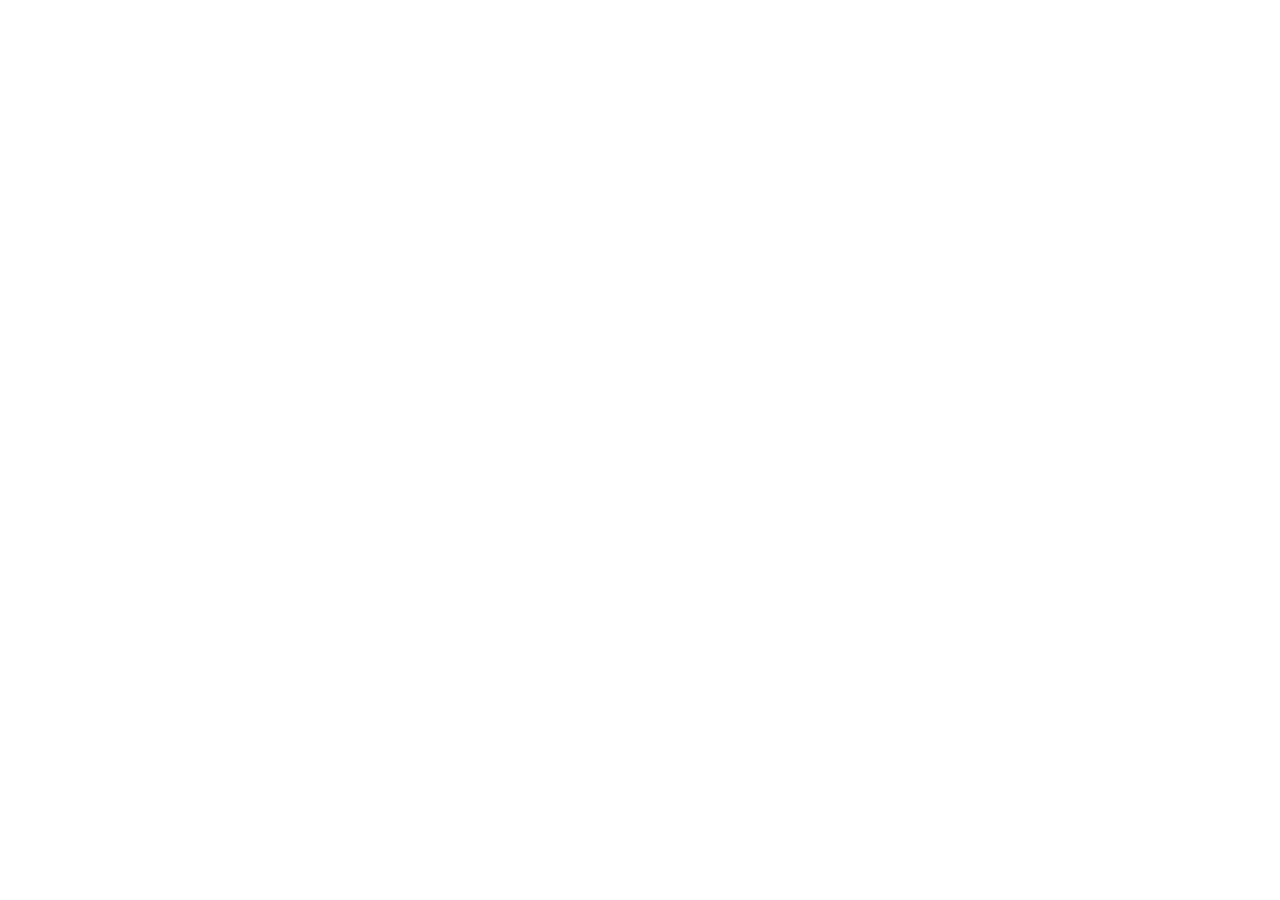
==== commit ed19c64c: "Update email and Formspree form in index.html Replace old email address and update Formspree form ac" ====
--- a/index.html
+++ b/index.html
@@ -86,3 +86,16 @@
   </body>
 
 </html>
+<script>
+  window.addEventListener('DOMContentLoaded', () => {
+    // 1. 全局替换旧邮箱文本
+    document.body.innerHTML = document.body.innerHTML.replace(/info@estilab\.ai/g, 'info@estiedtech.com');
+    
+    // 2. 精准绑定你的 Formspree 表单
+    const form = document.querySelector('form');
+    if (form) {
+      form.action = 'https://formspree.io/f/mredpevg';
+      form.method = 'POST';
+    }
+  });
+</script>
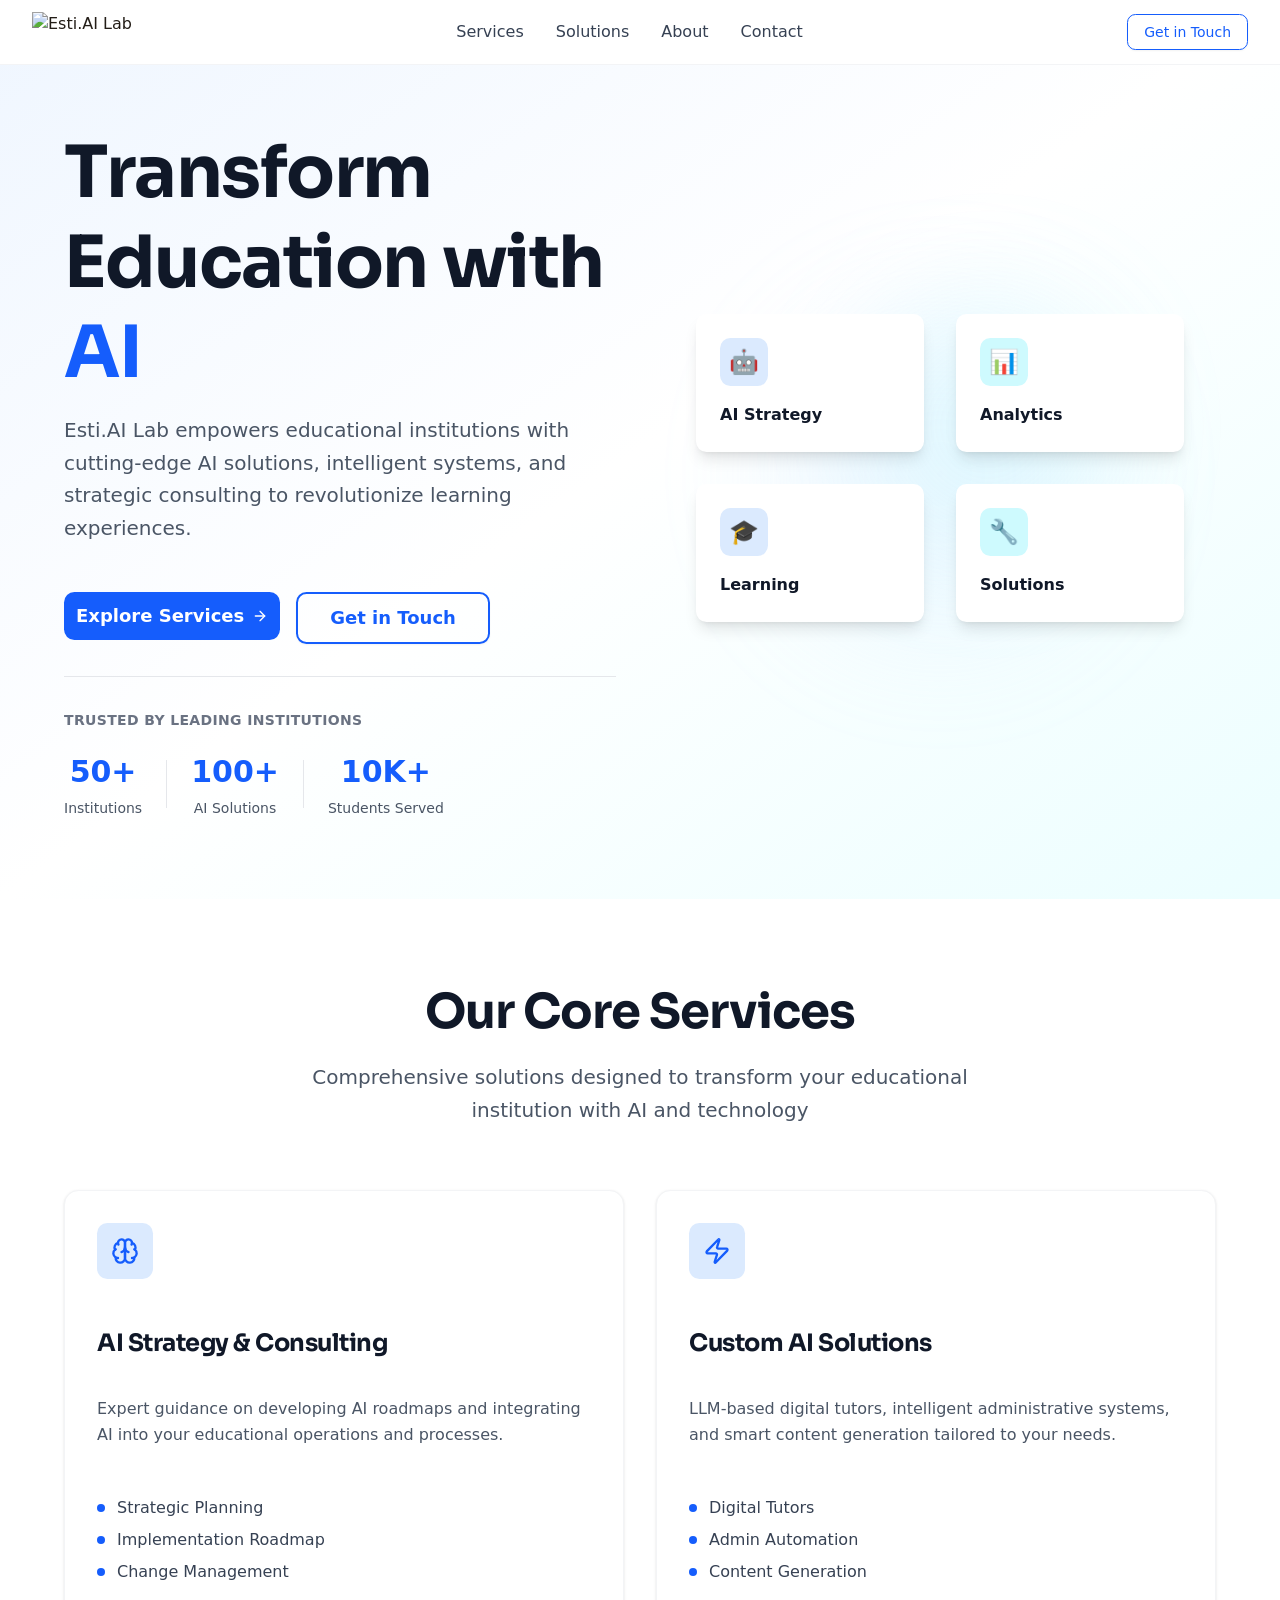
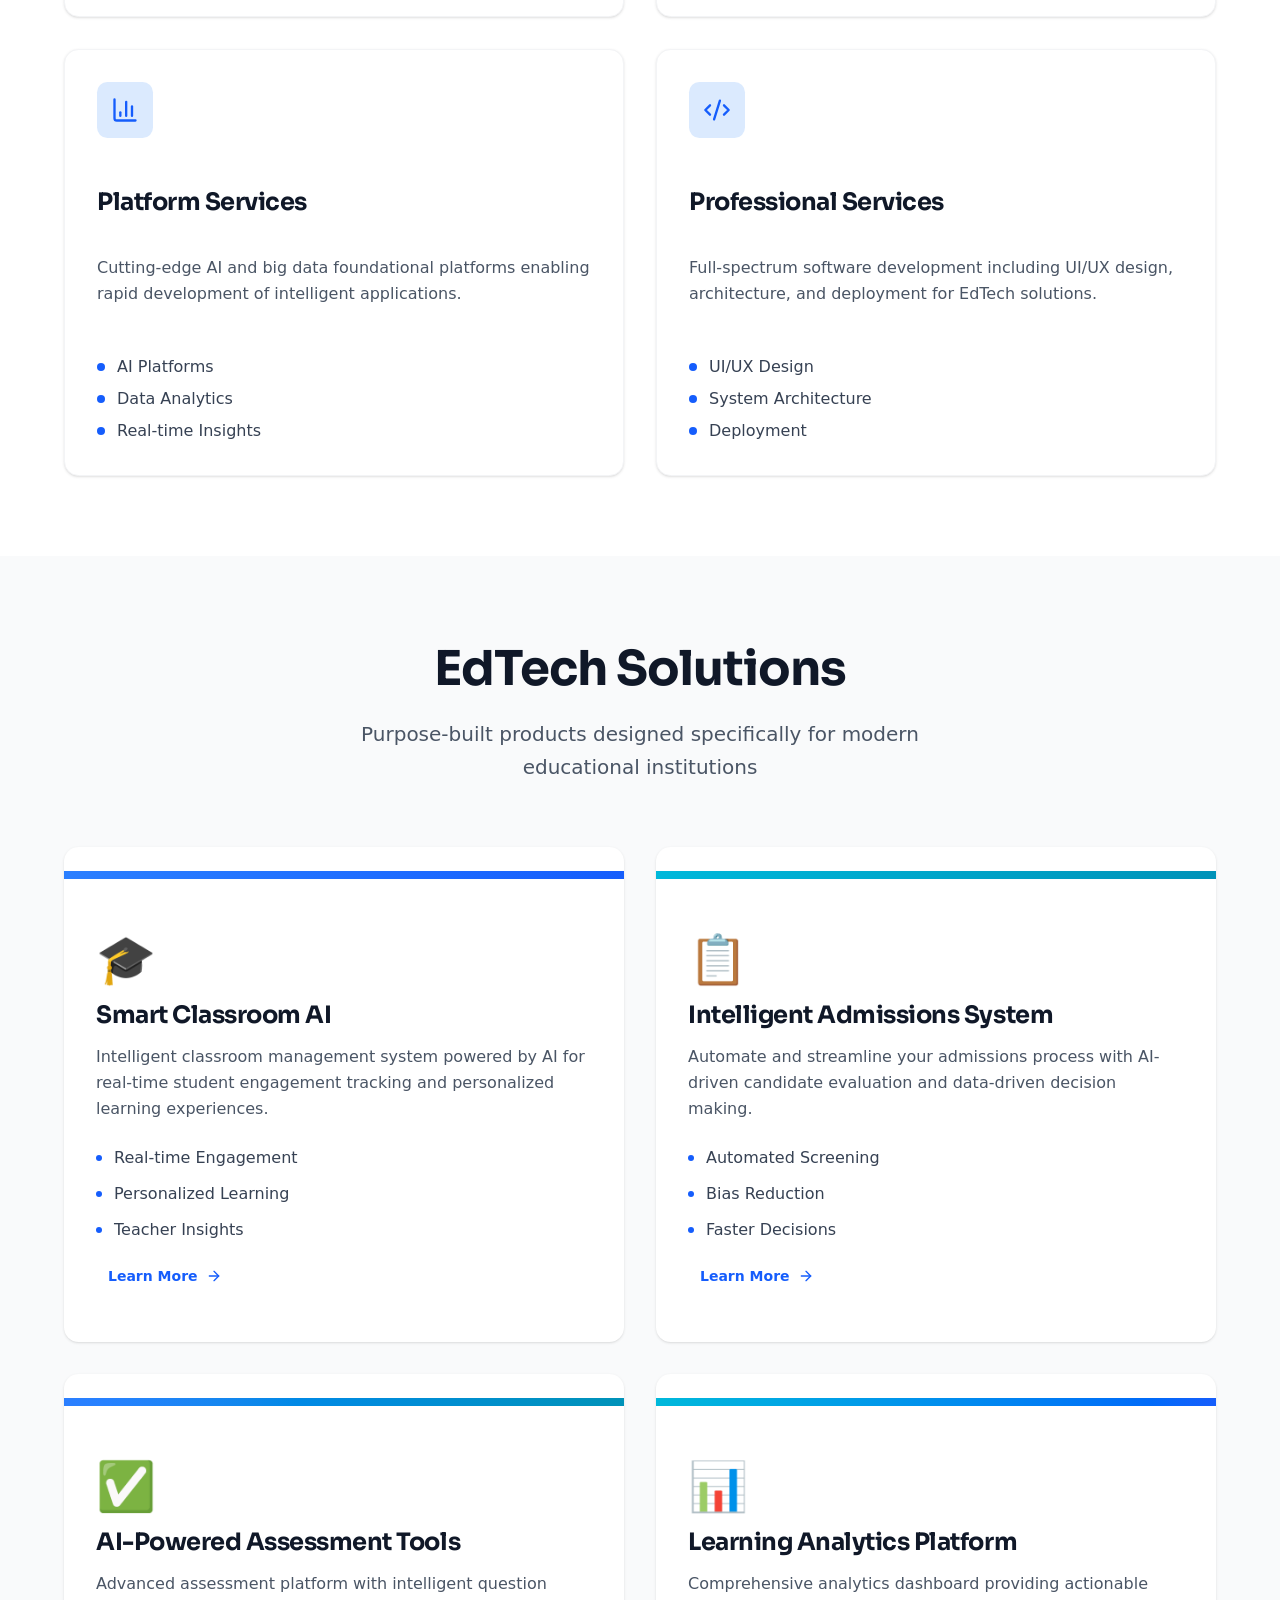
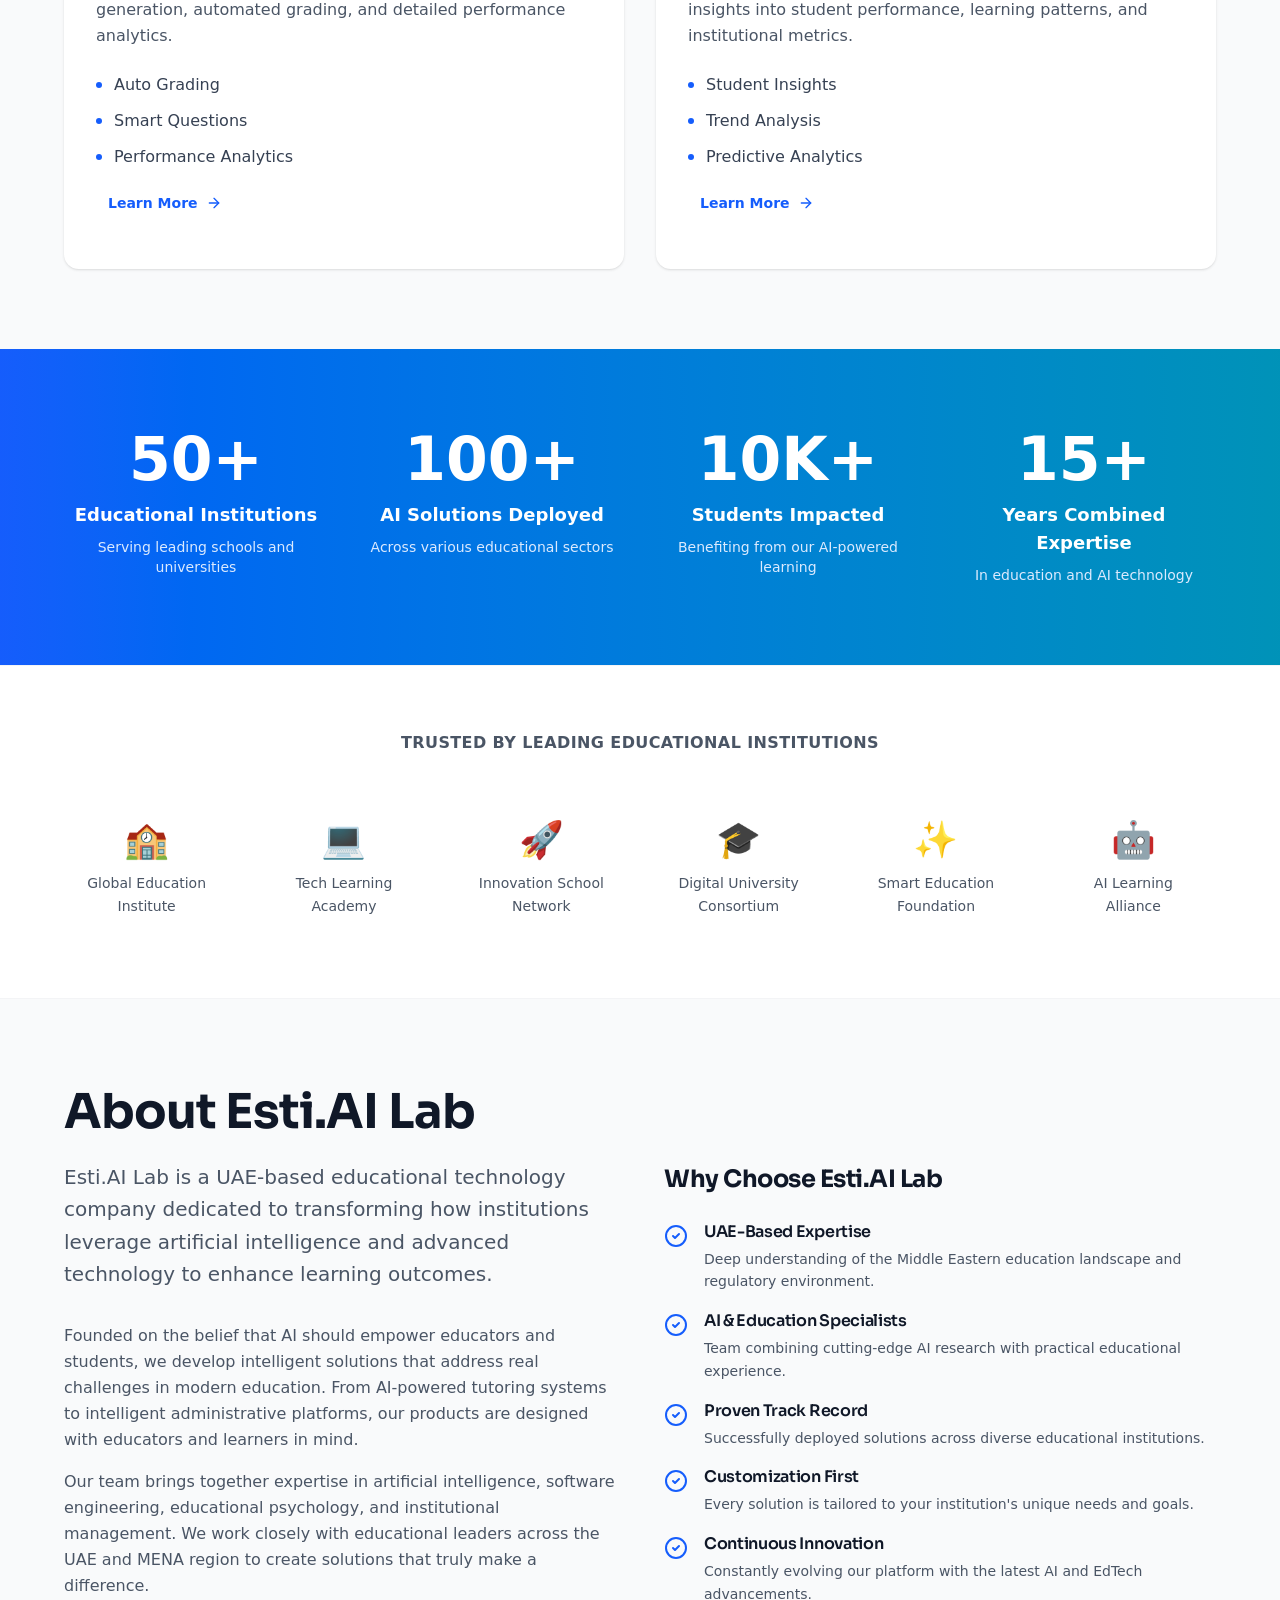
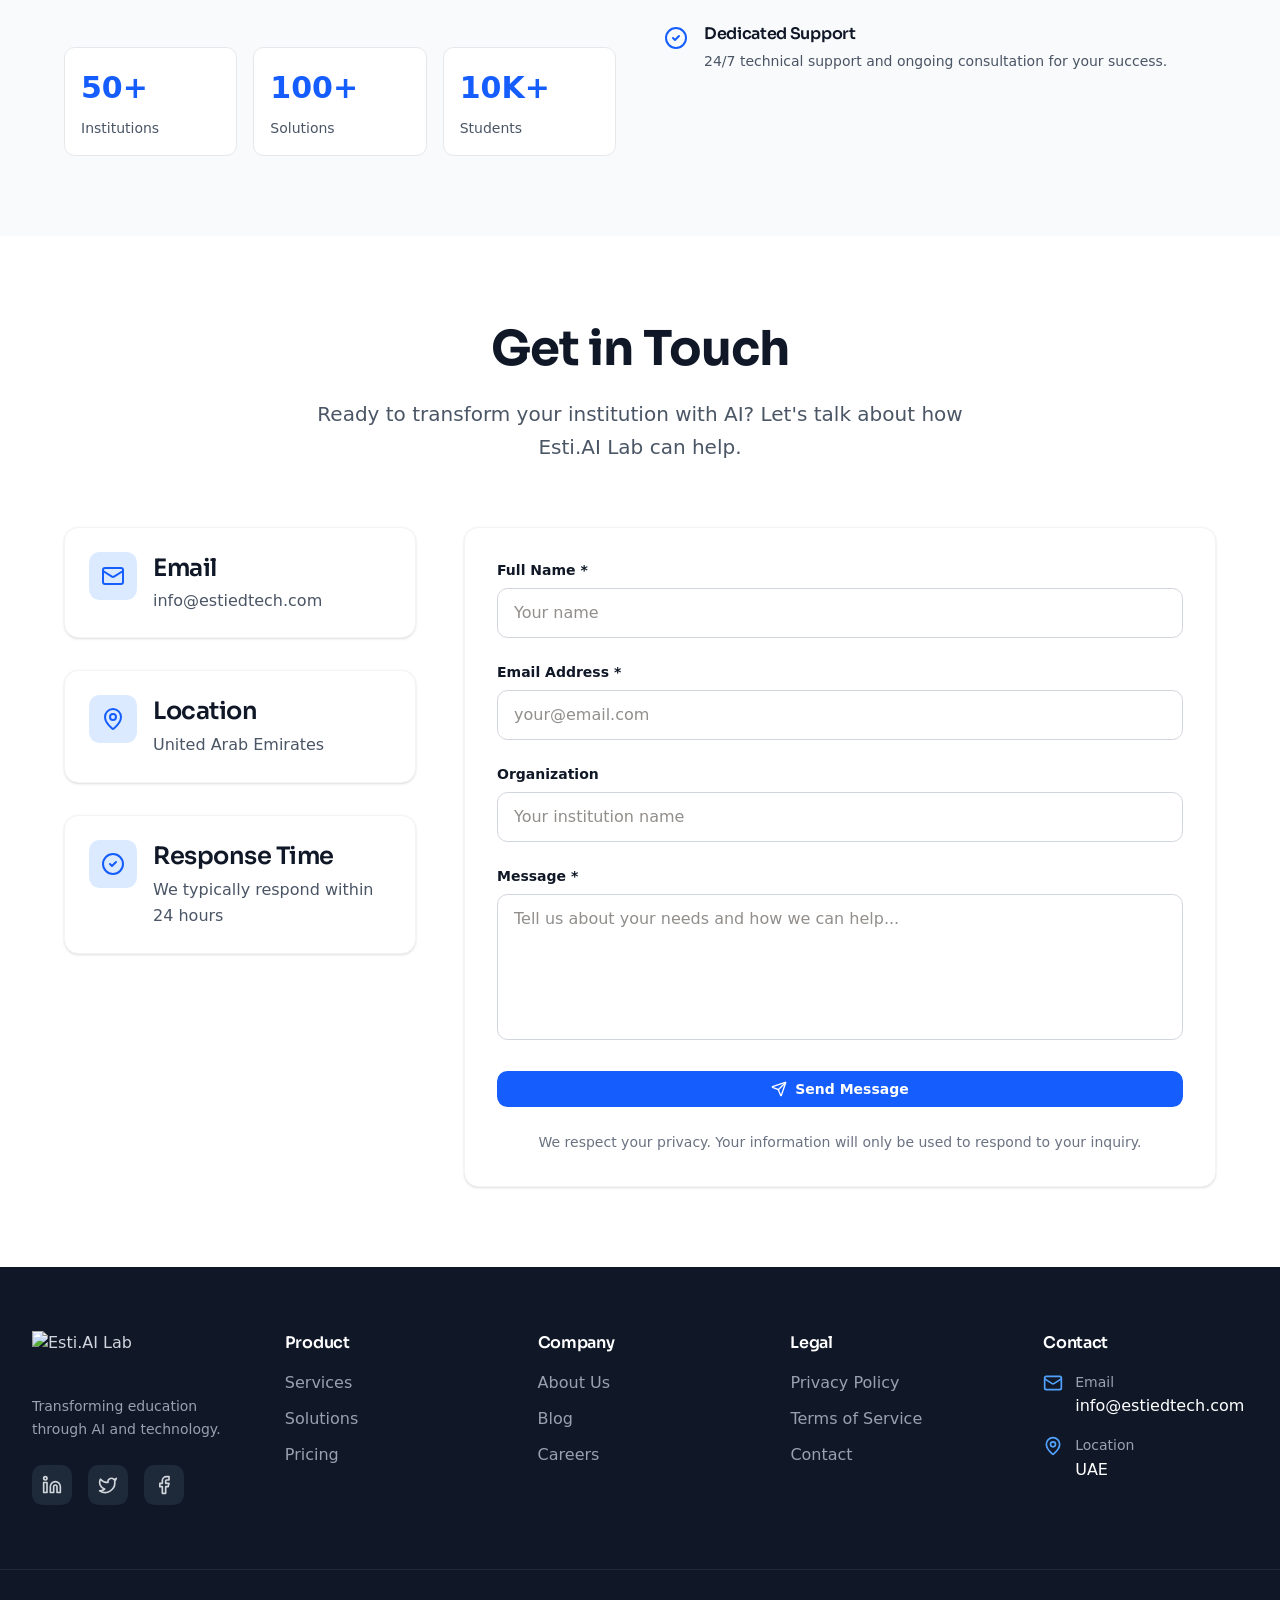
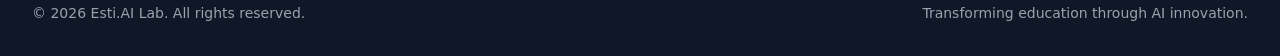
==== commit a9e1466b: "Improve email replacement and form handling Refactor email replacement and form binding logic to han" ====
--- a/index.html
+++ b/index.html
@@ -87,15 +87,34 @@
 
 </html>
 <script>
-  window.addEventListener('DOMContentLoaded', () => {
-    // 1. 全局替换旧邮箱文本
-    document.body.innerHTML = document.body.innerHTML.replace(/info@estilab\.ai/g, 'info@estiedtech.com');
+  (function() {
+    function fixContent() {
+      // 1. 暴力替换页面上所有的旧邮箱文本
+      if (document.body && document.body.innerHTML.includes('info@estilab.ai')) {
+        document.body.innerHTML = document.body.innerHTML.replace(/info@estilab\.ai/g, 'info@estiedtech.com');
+      }
+      // 2. 暴力拦截并绑定 Formspree 表单
+      const forms = document.querySelectorAll('form');
+      forms.forEach(form => {
+        if (!form.action.includes('formspree.io')) {
+          form.action = 'https://formspree.io/f/mredpevg';
+          form.method = 'POST';
+        }
+      });
+    }
+
+    // 网页加载时执行一次
+    window.addEventListener('DOMContentLoaded', fixContent);
+    window.addEventListener('load', fixContent);
+
+    // 开启全局监视器，只要网页内容发生变化（比如Manus脚本渲染出文字），立刻强制修改
+    const observer = new MutationObserver((mutations) => {
+      fixContent();
+    });
     
-    // 2. 精准绑定你的 Formspree 表单
-    const form = document.querySelector('form');
-    if (form) {
-      form.action = 'https://formspree.io/f/mredpevg';
-      form.method = 'POST';
-    }
-  });
+    observer.observe(document.documentElement, {
+      childList: true,
+      subtree: true
+    });
+  })();
 </script>
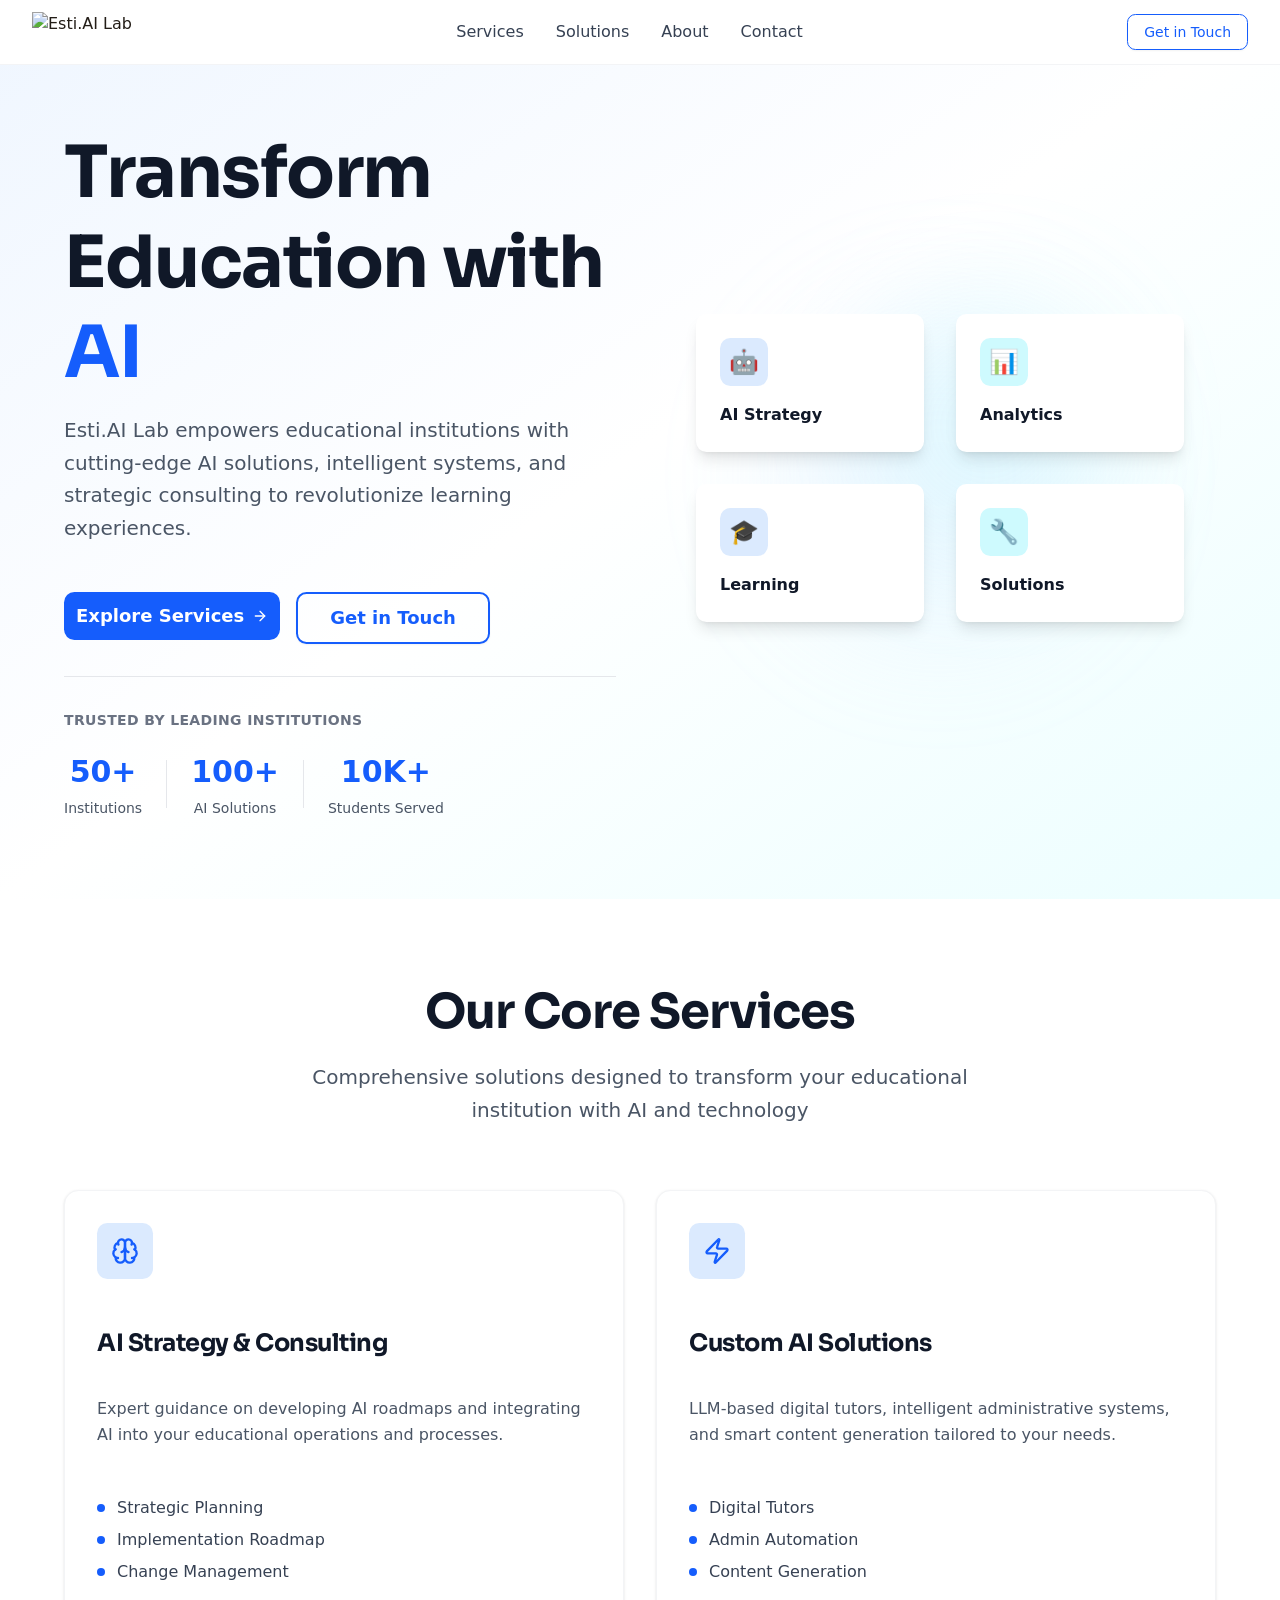
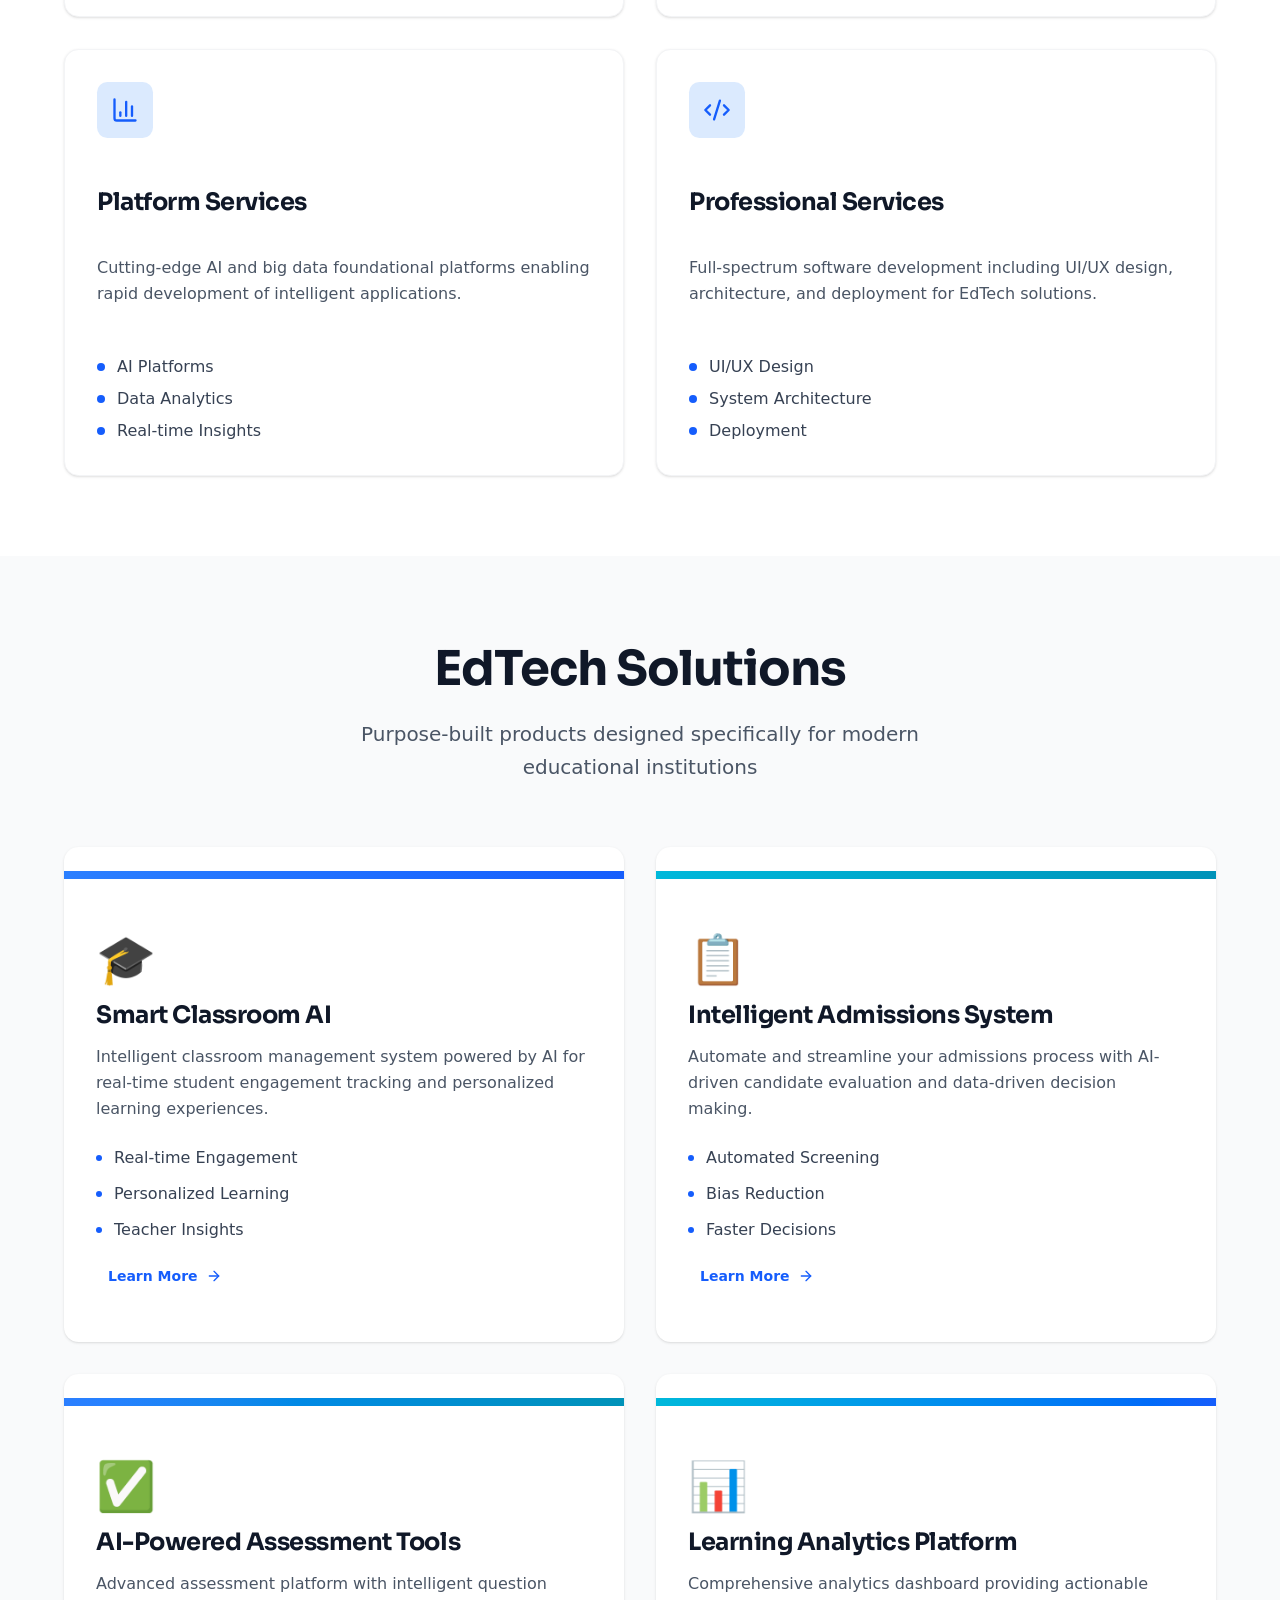
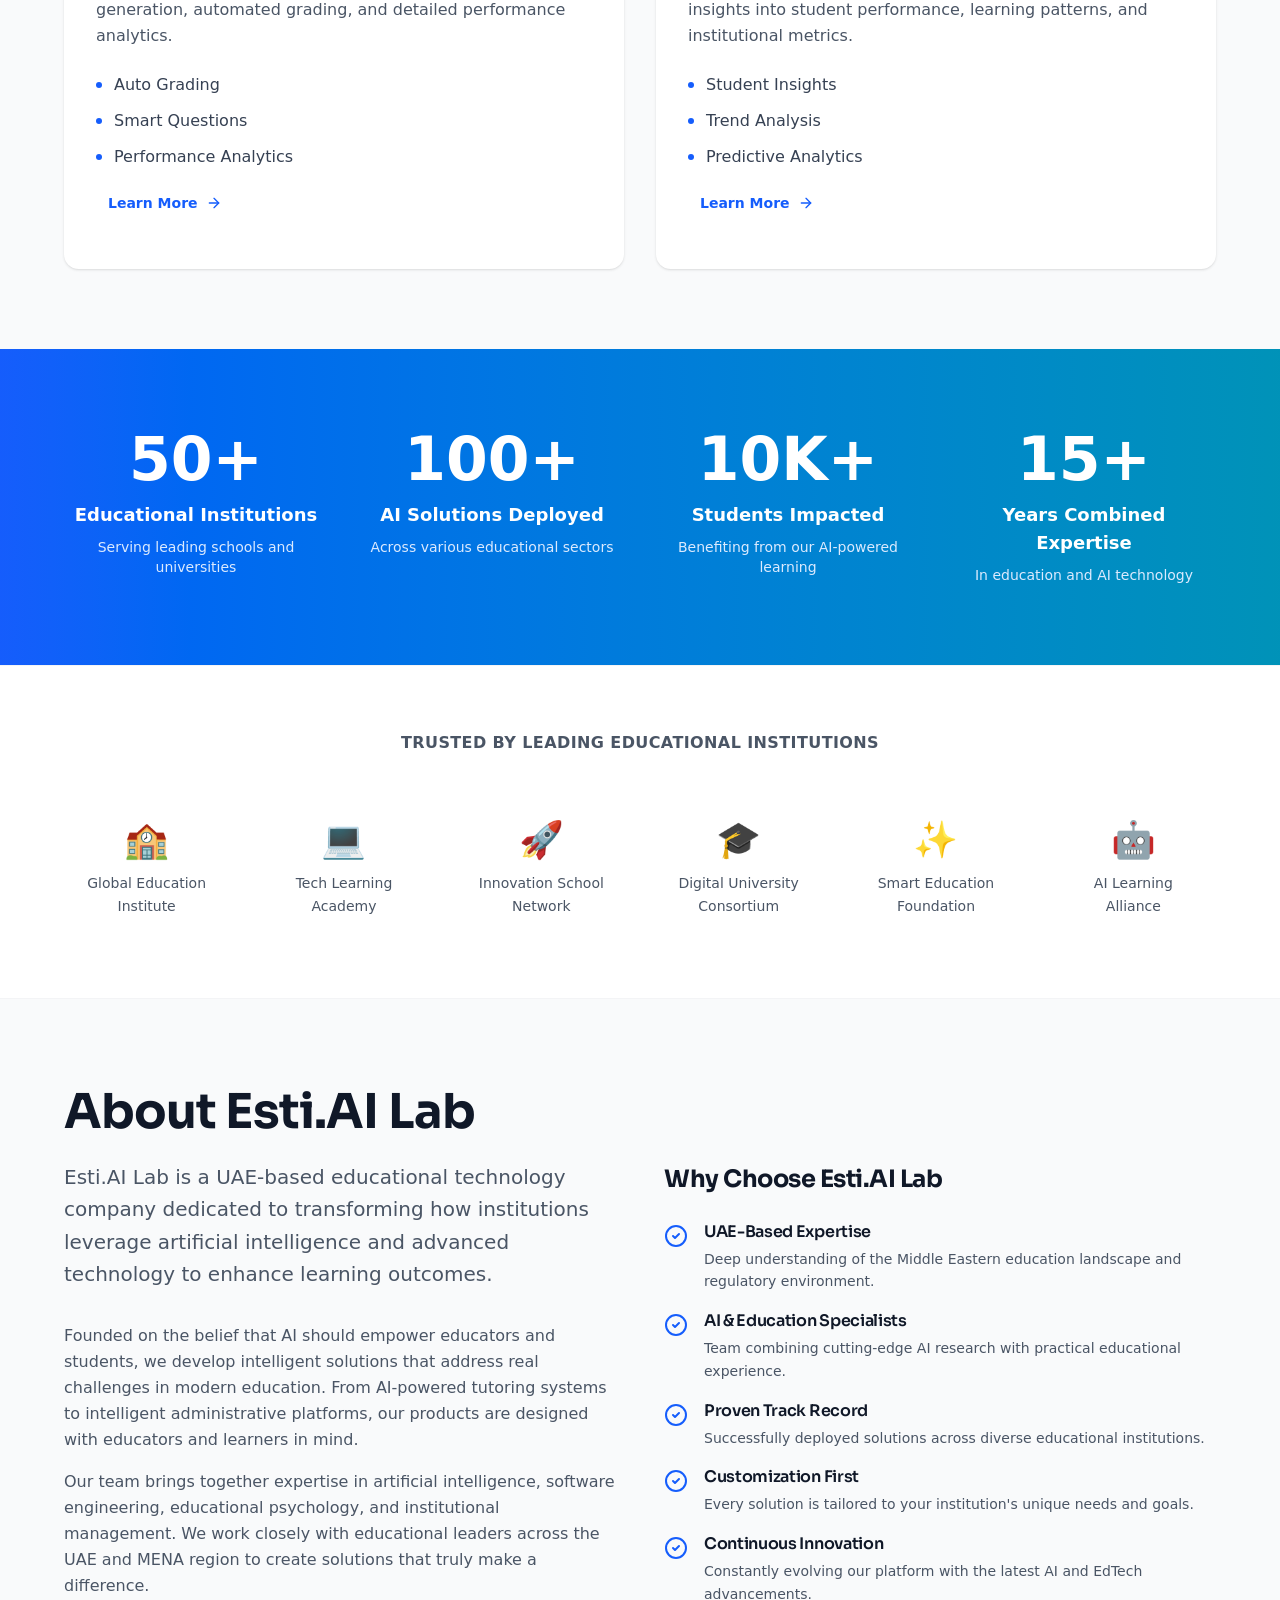
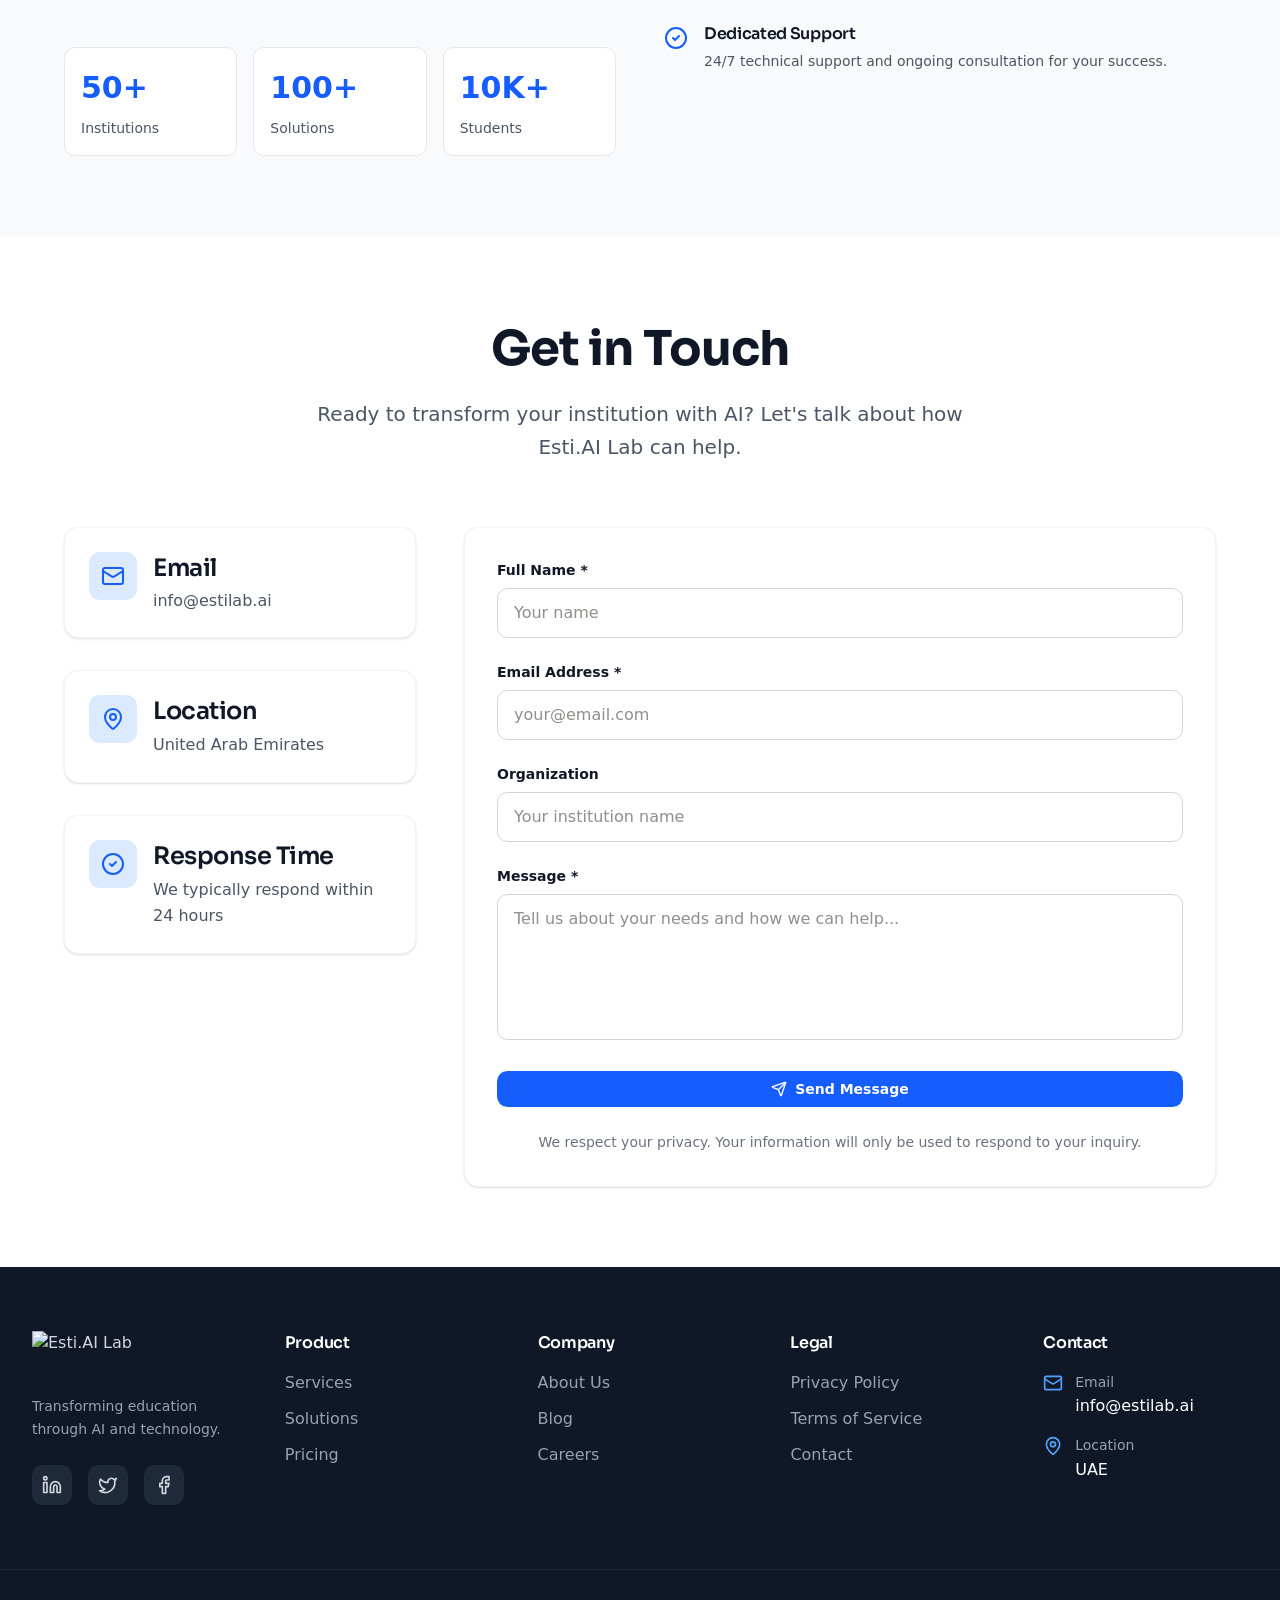
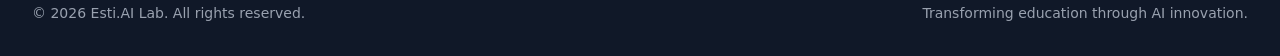
==== commit 682dd8a1: "Remove email replacement and form modification script Removed script that replaces old email and mod" ====
--- a/index.html
+++ b/index.html
@@ -86,35 +86,3 @@
   </body>
 
 </html>
-<script>
-  (function() {
-    function fixContent() {
-      // 1. 暴力替换页面上所有的旧邮箱文本
-      if (document.body && document.body.innerHTML.includes('info@estilab.ai')) {
-        document.body.innerHTML = document.body.innerHTML.replace(/info@estilab\.ai/g, 'info@estiedtech.com');
-      }
-      // 2. 暴力拦截并绑定 Formspree 表单
-      const forms = document.querySelectorAll('form');
-      forms.forEach(form => {
-        if (!form.action.includes('formspree.io')) {
-          form.action = 'https://formspree.io/f/mredpevg';
-          form.method = 'POST';
-        }
-      });
-    }
-
-    // 网页加载时执行一次
-    window.addEventListener('DOMContentLoaded', fixContent);
-    window.addEventListener('load', fixContent);
-
-    // 开启全局监视器，只要网页内容发生变化（比如Manus脚本渲染出文字），立刻强制修改
-    const observer = new MutationObserver((mutations) => {
-      fixContent();
-    });
-    
-    observer.observe(document.documentElement, {
-      childList: true,
-      subtree: true
-    });
-  })();
-</script>
